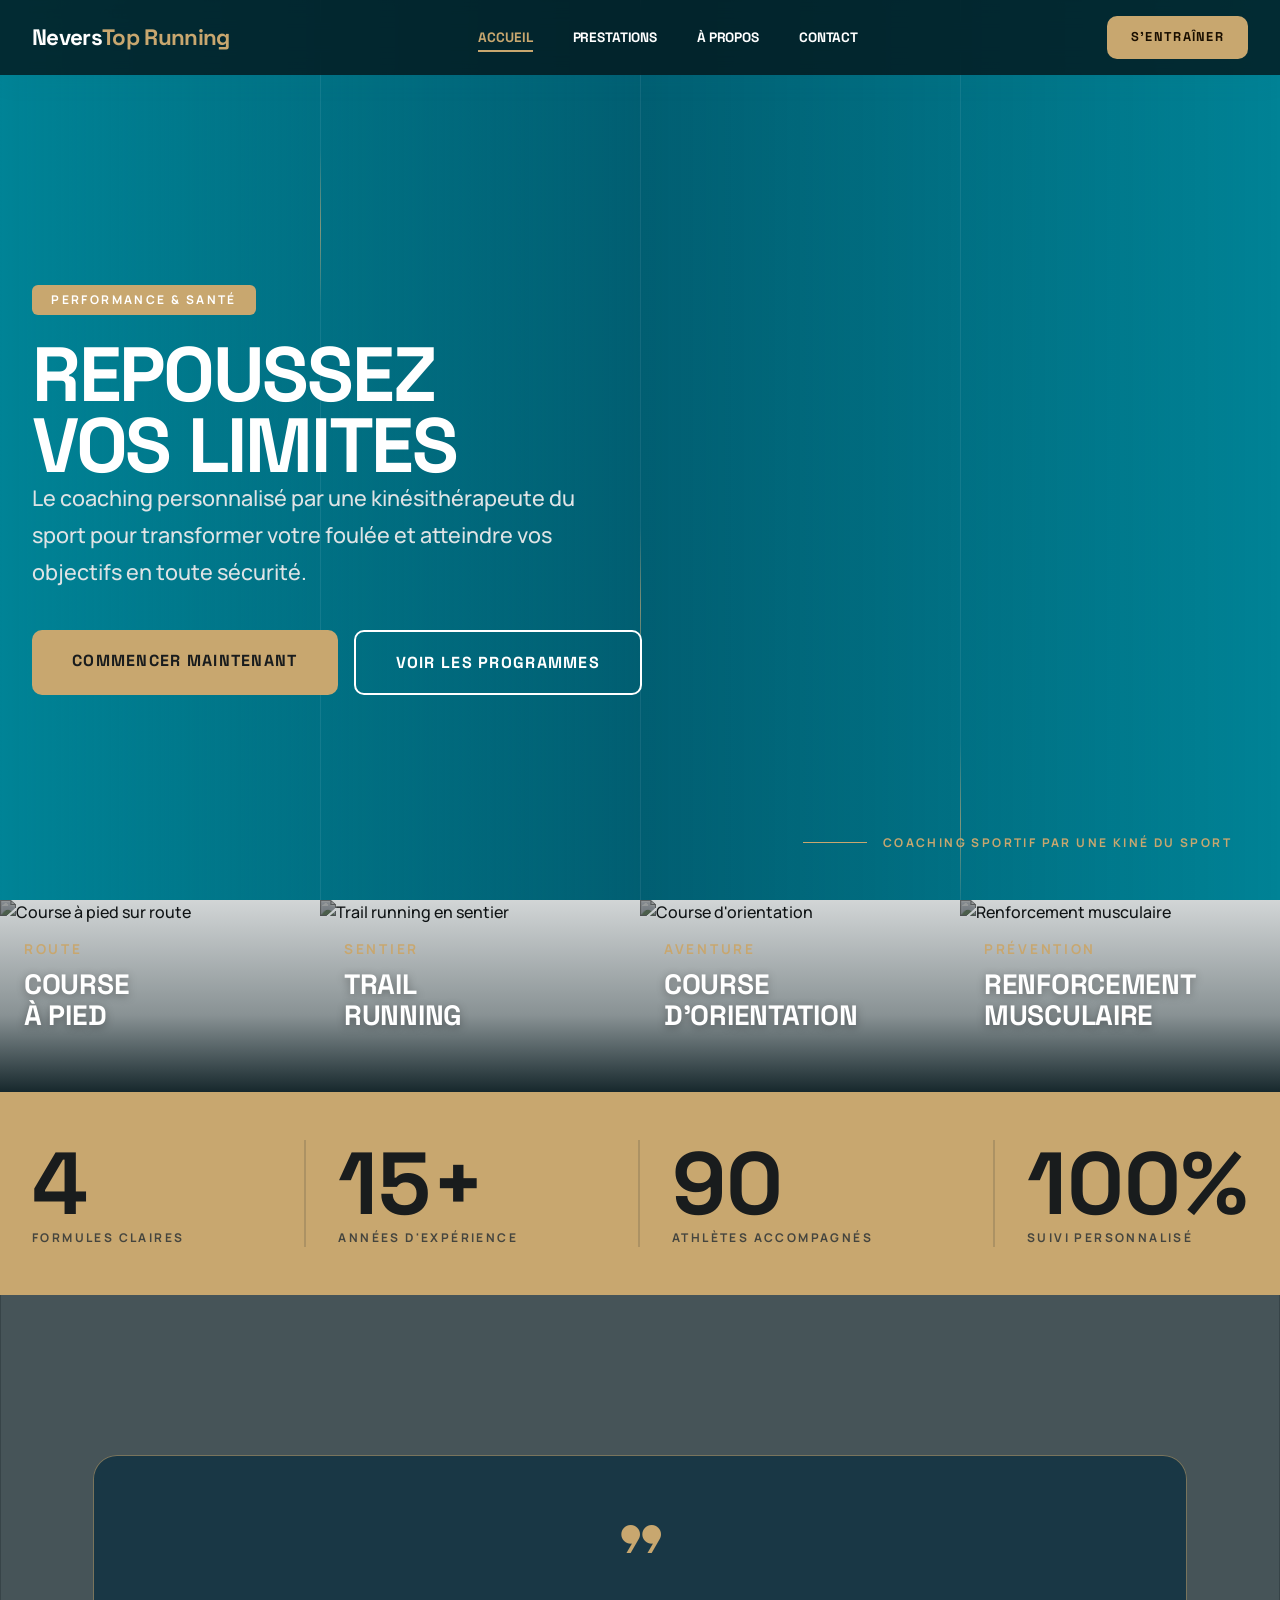
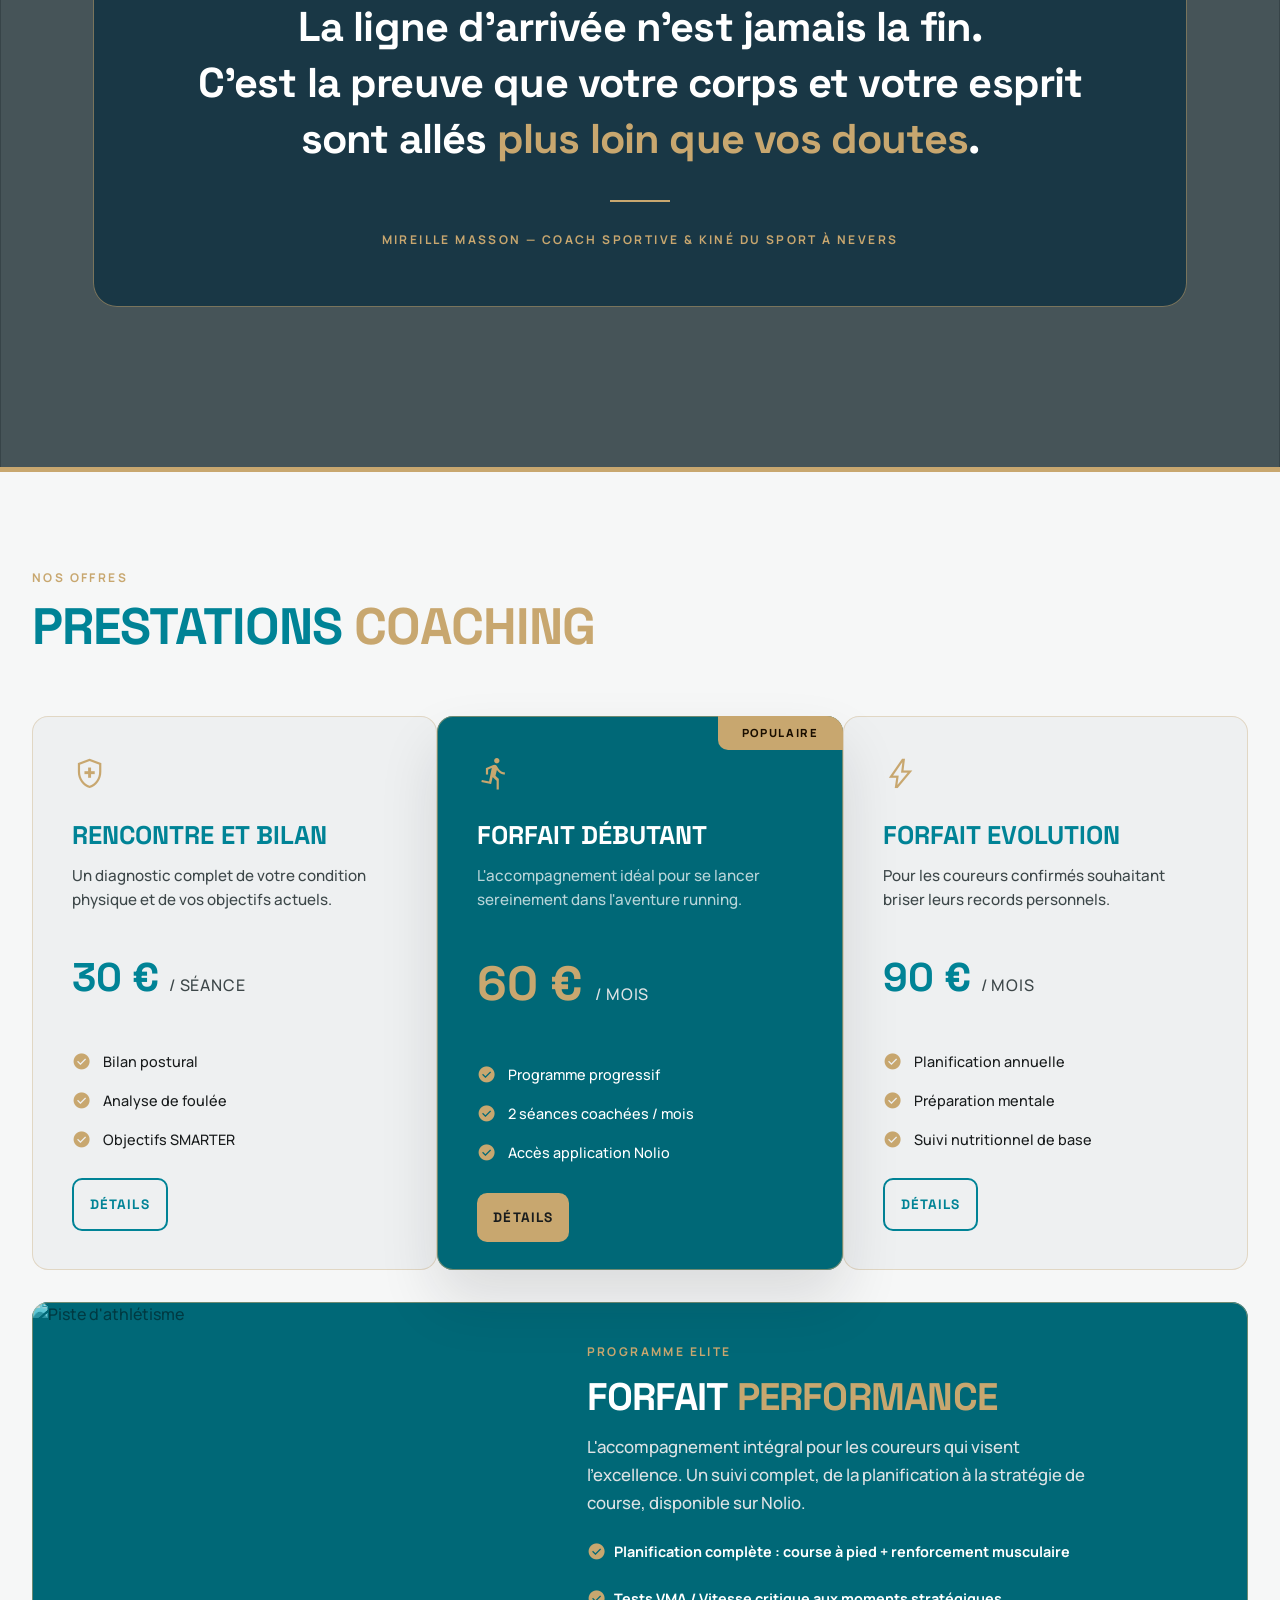
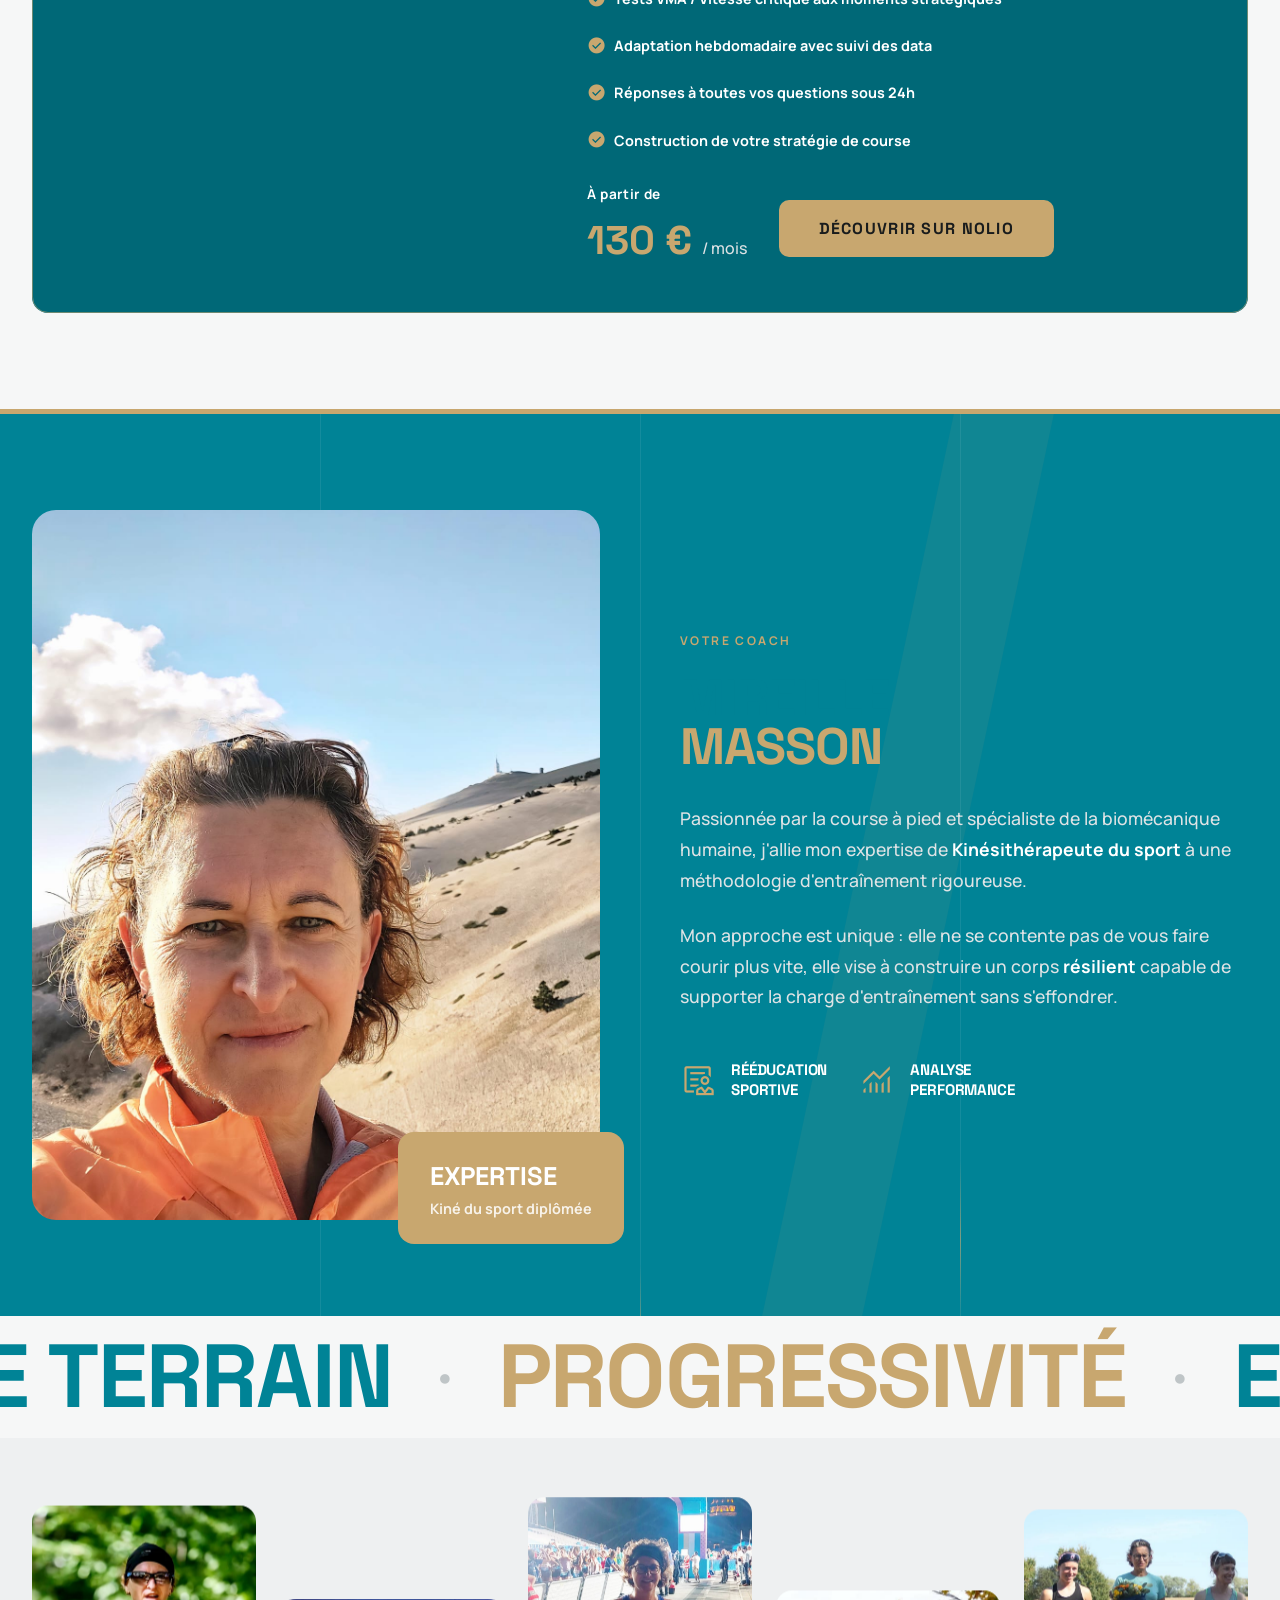
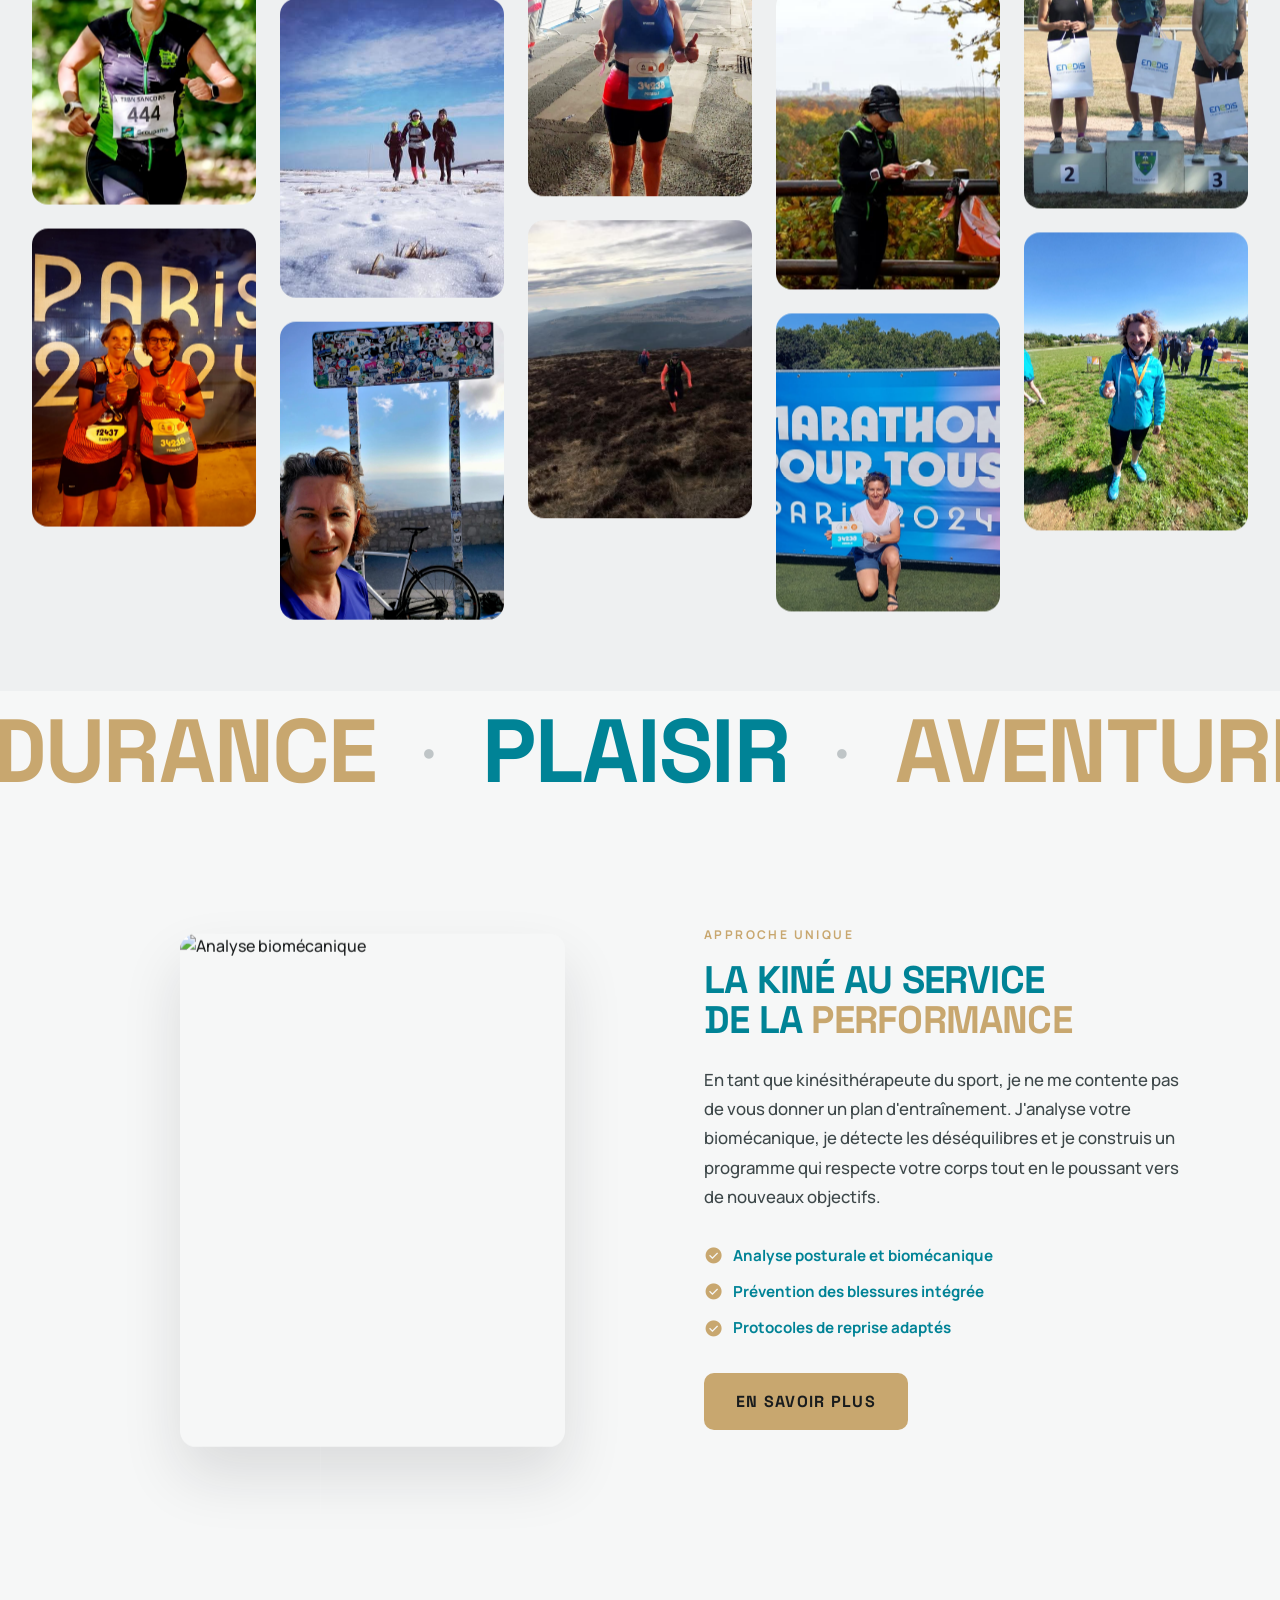
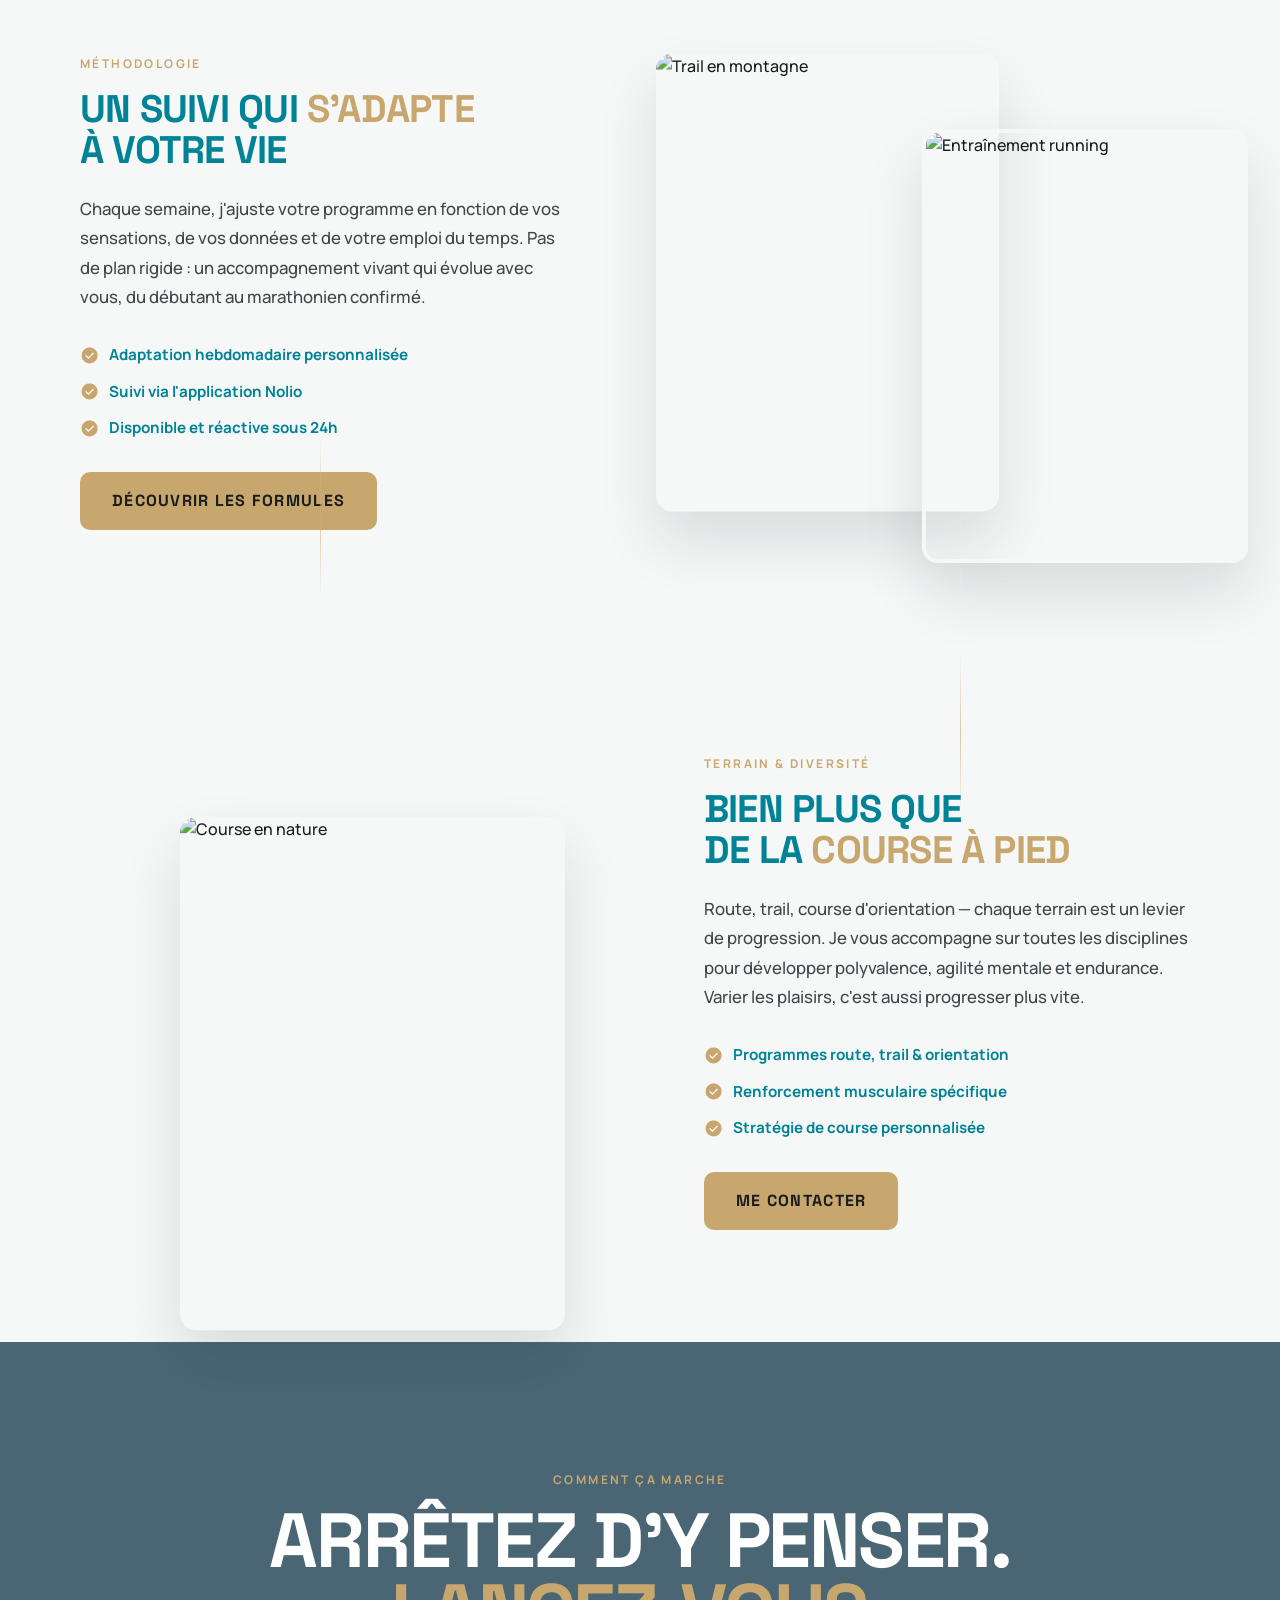
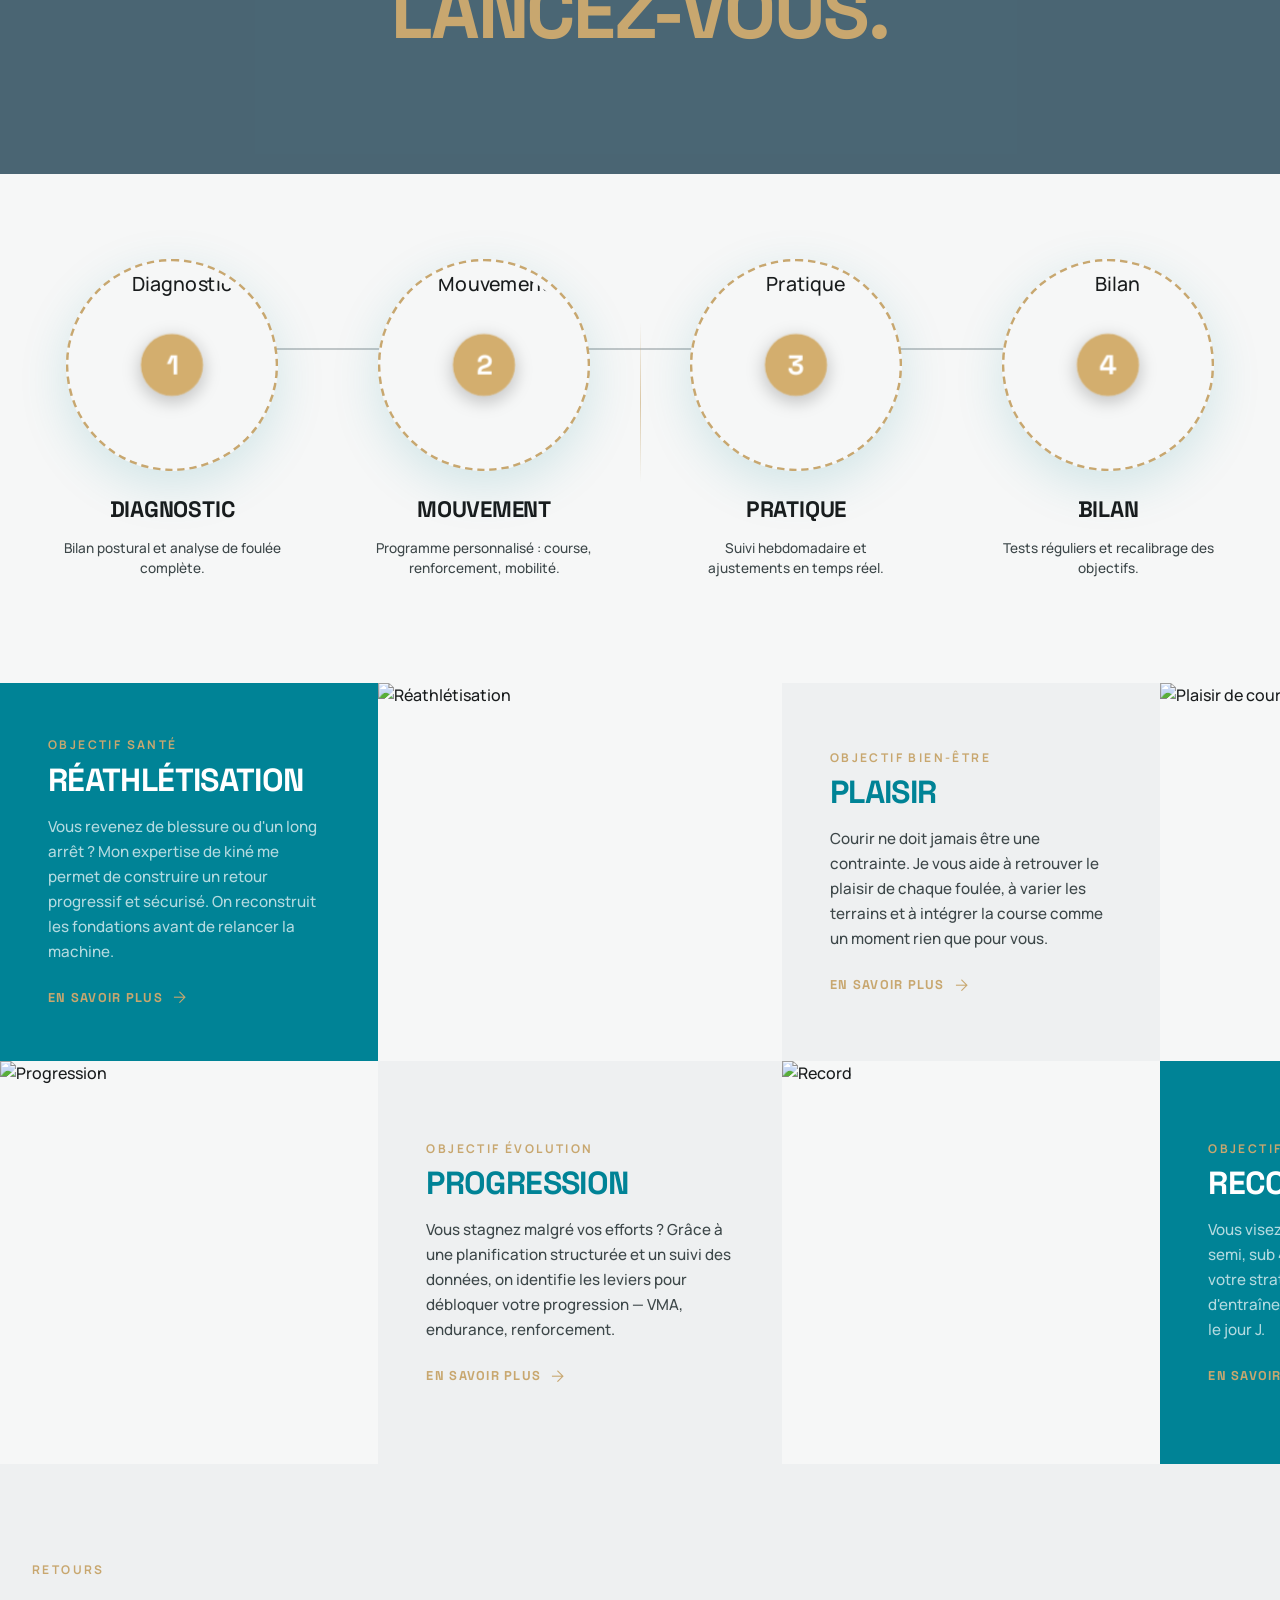
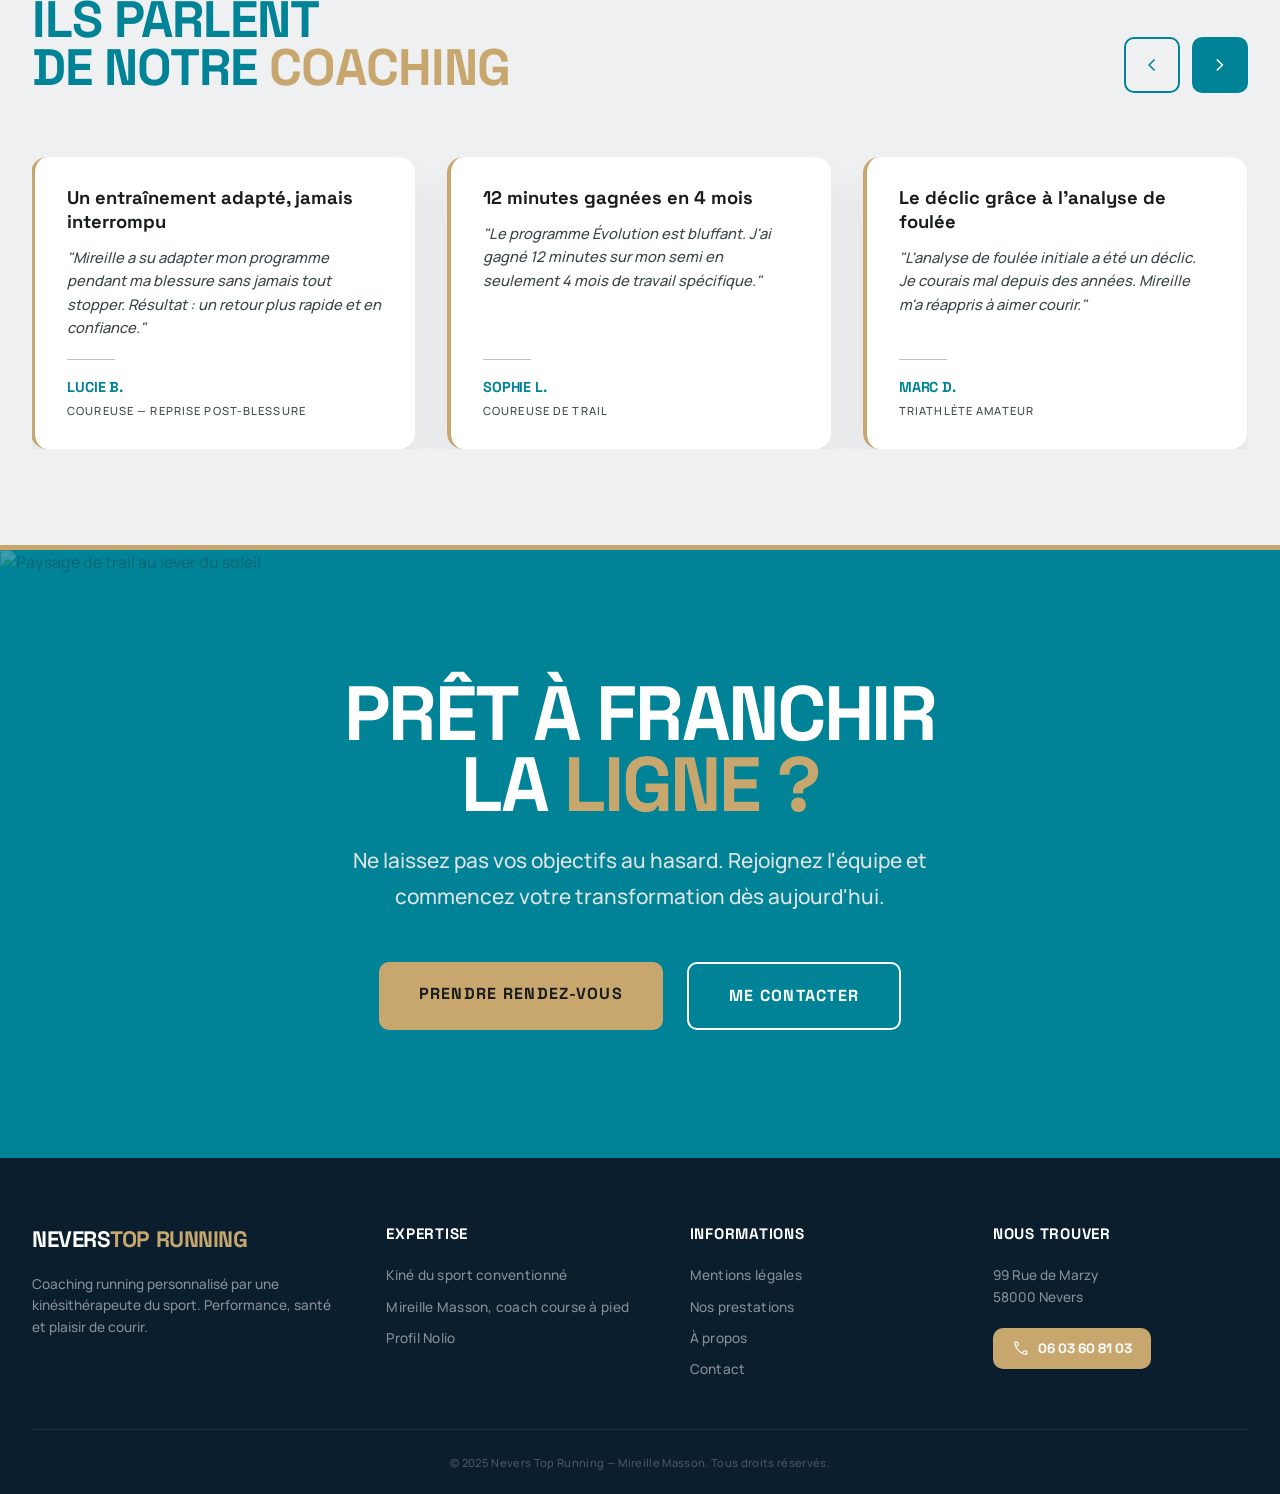
==== index.html @ 065a41e1 "Deleting Axeptio" ====
<!DOCTYPE html>
<html lang="fr">

<head>
  <!-- Google Tag Manager -->
  <script>(function (w, d, s, l, i) {
      w[l] = w[l] || []; w[l].push({
        'gtm.start':
          new Date().getTime(), event: 'gtm.js'
      }); var f = d.getElementsByTagName(s)[0],
        j = d.createElement(s), dl = l != 'dataLayer' ? '&l=' + l : ''; j.async = true; j.src =
          'https://www.googletagmanager.com/gtm.js?id=' + i + dl; f.parentNode.insertBefore(j, f);
    })(window, document, 'script', 'dataLayer', 'GTM-WPGZCB6M');</script>
  <!-- End Google Tag Manager -->

  <meta charset="utf-8">
  <meta name="viewport" content="width=device-width, initial-scale=1.0">
  <title>Mireille Masson — Coaching Running & Performance</title>
  <meta name="description"
    content="Coaching running personnalisé par une kinésithérapeute du sport. Transformez votre foulée et atteignez vos objectifs en toute sécurité avec Mireille Masson.">
  <meta name="author" content="Mireille Masson">
  <meta name="robots" content="index, follow">

  <!-- Open Graph -->
  <meta property="og:title" content="Mireille Masson — Coaching Running & Performance">
  <meta property="og:description"
    content="Coaching running personnalisé par une kinésithérapeute du sport. Transformez votre foulée et atteignez vos objectifs en toute sécurité.">
  <meta property="og:type" content="website">
  <meta property="og:locale" content="fr_FR">
  <!-- <meta property="og:image" content="URL_VERS_VOTRE_IMAGE_OG"> -->
  <!-- <meta property="og:url" content="URL_DE_VOTRE_SITE"> -->

  <!-- Favicon placeholder -->
  <!-- <link rel="icon" href="/favicon.ico" type="image/x-icon"> -->

  <!-- Fonts -->

  <!-- Feuilles de style -->
  <link rel="stylesheet" href="assets/css/fonts.css">
  <link rel="stylesheet" href="assets/css/main.css">
  <link rel="stylesheet" href="assets/css/index.css">
</head>

<body>
  <!-- Google Tag Manager (noscript) -->
  <noscript><iframe src="https://www.googletagmanager.com/ns.html?id=GTM-WPGZCB6M" height="0" width="0"
      style="display:none;visibility:hidden"></iframe></noscript>
  <!-- End Google Tag Manager (noscript) -->
  <!-- ============ NAV ============ -->
  <nav class="nav" id="nav">
    <div class="nav__inner">
      <a href="#" class="nav__logo">Nevers<span class="nav__logo-accent">Top&nbsp;Running</span></a>
      <div class="nav__links">
        <a href="#accueil" class="nav__link active">Accueil</a>
        <a href="#prestations" class="nav__link">Prestations</a>
        <a href="#apropos" class="nav__link">À Propos</a>
        <a href="#contact" class="nav__link">Contact</a>
      </div>
      <div class="nav__cta-wrap" style="display:flex;">
        <a href="https://www.nolio.io/coach/masson.mireille40@gmail.com/" target="_blank" rel="noopener"
          class="nav__cta">S'entraîner</a>
      </div>
      <button class="nav__burger" id="burger" aria-label="Menu">
        <span></span><span></span><span></span>
      </button>
    </div>
  </nav>

  <!-- Mobile menu -->
  <div class="nav__mobile" id="mobileMenu">
    <a href="#accueil" class="mobile-link">Accueil</a>
    <a href="#prestations" class="mobile-link">Prestations</a>
    <a href="#apropos" class="mobile-link">À Propos</a>
    <a href="#contact" class="mobile-link">Contact</a>
    <a href="https://www.nolio.io/coach/masson.mireille40@gmail.com/" target="_blank" rel="noopener" class="mobile-link"
      style="color:var(--tertiary);">S'entraîner</a>
  </div>

  <!-- ============ HERO ============ -->
  <section class="hero" id="accueil">
    <div class="hero__bg">
      <img id="heroImg" src="" alt="Running coaching" loading="eager">
      <div class="hero__overlay"></div>
    </div>
    <div class="hero__gridlines">
      <div class="hero__gridline hero__gridline--left">
        <div class="hero__gridline-inner" data-speed="0.35" data-offset="0"></div>
      </div>
      <div class="hero__gridline hero__gridline--center">
        <div class="hero__gridline-inner" data-speed="0.55" data-offset="30"></div>
      </div>
      <div class="hero__gridline hero__gridline--right">
        <div class="hero__gridline-inner" data-speed="0.45" data-offset="60"></div>
      </div>
    </div>
    <div class="container">
      <div class="hero__content">
        <div>
          <span class="text-label hero__tag reveal">Performance & Santé</span>
          <h1 class="text-display reveal reveal-delay-1" style="color:white;">
            Repoussez<br>vos <span>limites</span>
          </h1>
          <p class="hero__subtitle reveal reveal-delay-2">
            Le coaching personnalisé par une kinésithérapeute du sport pour transformer votre foulée et atteindre vos
            objectifs en toute sécurité.
          </p>
          <div class="hero__actions reveal reveal-delay-3">
            <a href="https://www.nolio.io/coach/masson.mireille40@gmail.com/" target="_blank" rel="noopener"
              class="btn-primary">Commencer maintenant</a>
            <a href="#prestations" class="btn-outline">Voir les programmes</a>
          </div>
        </div>
      </div>
    </div>
    <div class="hero__badge">
      <div class="hero__badge-line"></div>
      <span class="text-label hero__badge-text">Coaching sportif par une kiné du sport</span>
    </div>
  </section>

  <!-- ============ PROGRAM BOXES ============ -->
  <section class="programs">
    <div class="program-box">
      <img class="program-box__img"
        src="https://images.unsplash.com/photo-1513276193780-64b881470da8?q=80&w=1470&auto=format&fit=crop&ixlib=rb-4.1.0&ixid=M3wxMjA3fDB8MHxwaG90by1wYWdlfHx8fGVufDB8fHx8fA%3D%3D"
        alt="Course à pied sur route" loading="lazy">
      <div class="program-box__overlay"></div>
      <div class="program-box__content">
        <span class="text-label program-box__label">Route</span>
        <h3 class="program-box__title">Course<br>à pied</h3>
        <span class="program-box__arrow">Découvrir <span class="material-symbols-outlined">arrow_forward</span></span>
      </div>
    </div>
    <div class="program-box">
      <img class="program-box__img"
        src="https://images.unsplash.com/photo-1456613820599-bfe244172af5?q=80&w=2074&auto=format&fit=crop&ixlib=rb-4.1.0&ixid=M3wxMjA3fDB8MHxwaG90by1wYWdlfHx8fGVufDB8fHx8fA%3D%3D"
        alt="Trail running en sentier" loading="lazy">
      <div class="program-box__overlay"></div>
      <div class="program-box__content">
        <span class="text-label program-box__label">Sentier</span>
        <h3 class="program-box__title">Trail<br>Running</h3>
        <span class="program-box__arrow">Découvrir <span class="material-symbols-outlined">arrow_forward</span></span>
      </div>
    </div>
    <div class="program-box">
      <img class="program-box__img"
        src="https://images.unsplash.com/photo-1714724983417-1211761da4bc?q=80&w=1974&auto=format&fit=crop&ixlib=rb-4.1.0&ixid=M3wxMjA3fDB8MHxwaG90by1wYWdlfHx8fGVufDB8fHx8fA%3D%3D"
        alt="Course d'orientation" loading="lazy">
      <div class="program-box__overlay"></div>
      <div class="program-box__content">
        <span class="text-label program-box__label">Aventure</span>
        <h3 class="program-box__title">Course<br>d'orientation</h3>
        <span class="program-box__arrow">Découvrir <span class="material-symbols-outlined">arrow_forward</span></span>
      </div>
    </div>
    <div class="program-box">
      <img class="program-box__img"
        src="https://images.unsplash.com/photo-1744551612249-655d096b9f95?q=80&w=687&auto=format&fit=crop&ixlib=rb-4.1.0&ixid=M3wxMjA3fDB8MHxwaG90by1wYWdlfHx8fGVufDB8fHx8fA%3D%3D"
        alt="Renforcement musculaire" loading="lazy">
      <div class="program-box__overlay"></div>
      <div class="program-box__content">
        <span class="text-label program-box__label">Prévention</span>
        <h3 class="program-box__title">Renforcement<br>Musculaire</h3>
        <span class="program-box__arrow">Découvrir <span class="material-symbols-outlined">arrow_forward</span></span>
      </div>
    </div>
  </section>

  <!-- ============ STATS ============ -->
  <section class="stats">
    <div class="container">
      <div class="stats__inner">
        <div class="stats__item">
          <span class="stats__number" data-target="4" data-suffix="" data-delay="0">0</span>
          <span class="text-label stats__label">Formules claires</span>
        </div>
        <div class="stats__item">
          <span class="stats__number" data-target="15" data-suffix="+" data-delay="150">0</span>
          <span class="text-label stats__label">Années d'Expérience</span>
        </div>
        <div class="stats__item">
          <span class="stats__number" data-target="90" data-suffix="" data-delay="300">0</span>
          <span class="text-label stats__label">Athlètes Accompagnés</span>
        </div>
        <div class="stats__item">
          <span class="stats__number" data-target="100" data-suffix="%" data-delay="450">0</span>
          <span class="text-label stats__label">Suivi Personnalisé</span>
        </div>
      </div>
    </div>
  </section>

  <!-- ============ PARALLAX QUOTE ============ -->
  <section class="parallax-quote">
    <div class="parallax-quote__bg" id="parallaxBg">
      <img
        src="https://images.unsplash.com/photo-1584415942461-0b87dda9cc2b?q=80&w=1974&auto=format&fit=crop&ixlib=rb-4.1.0&ixid=M3wxMjA3fDB8MHxwaG90by1wYWdlfHx8fGVufDB8fHx8fA%3D%3D"
        alt="" loading="lazy">
    </div>
    <div class="parallax-quote__overlay"></div>
    <div class="parallax-quote__content reveal">
      <span class="material-symbols-outlined parallax-quote__icon filled">format_quote</span>
      <p class="parallax-quote__text">
        La ligne d'arrivée n'est jamais la fin.<br>C'est la preuve que votre corps et votre esprit<br>sont allés
        <em>plus loin que vos doutes</em>.
      </p>
      <div class="parallax-quote__line"></div>
      <span class="text-label parallax-quote__author">Mireille Masson — Coach sportive & Kiné du sport à Nevers</span>
    </div>
  </section>

  <!-- ============ PRESTATIONS ============ -->
  <section class="prestations" id="prestations">
    <div class="container">
      <div class="prestations__header">
        <span class="text-label reveal">Nos Offres</span>
        <h2 class="text-headline reveal reveal-delay-1">Prestations <span>Coaching</span></h2>
      </div>
      <div class="prestations__grid">
        <!-- Card 1 -->
        <a href="https://www.nolio.io/coach/masson.mireille40@gmail.com/" target="_blank" rel="noopener"
          class="pricing-card pricing-card--default reveal">
          <span class="material-symbols-outlined pricing-card__icon">health_and_safety</span>
          <h3 class="pricing-card__title">Rencontre et bilan</h3>
          <p class="pricing-card__desc">Un diagnostic complet de votre condition physique et de vos objectifs actuels.
          </p>
          <div class="pricing-card__price">30 € <span>/ séance</span></div>
          <ul class="pricing-card__features">
            <li class="pricing-card__feature"><span class="material-symbols-outlined filled">check_circle</span> Bilan
              postural</li>
            <li class="pricing-card__feature"><span class="material-symbols-outlined filled">check_circle</span> Analyse
              de foulée</li>
            <li class="pricing-card__feature"><span class="material-symbols-outlined filled">check_circle</span>
              Objectifs SMARTER</li>
          </ul>
          <span class="pricing-card__btn pricing-card__btn--outline">Détails</span>
        </a>
        <!-- Card 2 — Featured -->
        <a href="https://www.nolio.io/coach/masson.mireille40@gmail.com/" target="_blank" rel="noopener"
          class="pricing-card pricing-card--featured reveal reveal-delay-1">
          <div class="pricing-card__badge text-label" style="font-weight:900;letter-spacing:0.15em;">Populaire</div>
          <span class="material-symbols-outlined pricing-card__icon">directions_run</span>
          <h3 class="pricing-card__title">Forfait Débutant</h3>
          <p class="pricing-card__desc">L'accompagnement idéal pour se lancer sereinement dans l'aventure running.</p>
          <div class="pricing-card__price">60 € <span>/ mois</span></div>
          <ul class="pricing-card__features">
            <li class="pricing-card__feature" style="color:white;"><span
                class="material-symbols-outlined filled">check_circle</span> Programme progressif</li>
            <li class="pricing-card__feature" style="color:white;"><span
                class="material-symbols-outlined filled">check_circle</span> 2 séances coachées / mois</li>
            <li class="pricing-card__feature" style="color:white;"><span
                class="material-symbols-outlined filled">check_circle</span> Accès application Nolio</li>
          </ul>
          <span class="pricing-card__btn pricing-card__btn--gold">Détails</span>
        </a>
        <!-- Card 3 -->
        <a href="https://www.nolio.io/coach/masson.mireille40@gmail.com/" target="_blank" rel="noopener"
          class="pricing-card pricing-card--default reveal reveal-delay-2">
          <span class="material-symbols-outlined pricing-card__icon">bolt</span>
          <h3 class="pricing-card__title">Forfait Evolution</h3>
          <p class="pricing-card__desc">Pour les coureurs confirmés souhaitant briser leurs records personnels.</p>
          <div class="pricing-card__price">90 € <span>/ mois</span></div>
          <ul class="pricing-card__features">
            <li class="pricing-card__feature"><span class="material-symbols-outlined filled">check_circle</span>
              Planification annuelle</li>
            <li class="pricing-card__feature"><span class="material-symbols-outlined filled">check_circle</span>
              Préparation mentale</li>
            <li class="pricing-card__feature"><span class="material-symbols-outlined filled">check_circle</span> Suivi
              nutritionnel de base</li>
          </ul>
          <span class="pricing-card__btn pricing-card__btn--outline">Détails</span>
        </a>
      </div>

      <!-- Performance Banner -->
      <div class="pricing-banner reveal">
        <div class="pricing-banner__img-wrap">
          <img
            src="https://images.unsplash.com/photo-1718248028256-aab1460114e2?q=80&w=1957&auto=format&fit=crop&ixlib=rb-4.1.0&ixid=M3wxMjA3fDB8MHxwaG90by1wYWdlfHx8fGVufDB8fHx8fA%3D%3D"
            alt="Piste d'athlétisme" loading="lazy">
          <div class="pricing-banner__img-overlay"></div>
        </div>
        <div class="pricing-banner__body">
          <span class="text-label pricing-banner__label">Programme Elite</span>
          <h3 class="pricing-banner__title">Forfait <span>Performance</span></h3>
          <p class="pricing-banner__desc">L'accompagnement intégral pour les coureurs qui visent l'excellence. Un suivi
            complet, de la planification à la stratégie de course, disponible sur Nolio.</p>
          <div class="pricing-banner__features">
            <span class="pricing-banner__feat"><span class="material-symbols-outlined filled">check_circle</span>
              Planification complète : course à pied + renforcement musculaire</span>
            <span class="pricing-banner__feat"><span class="material-symbols-outlined filled">check_circle</span> Tests
              VMA / Vitesse critique aux moments stratégiques</span>
            <span class="pricing-banner__feat"><span class="material-symbols-outlined filled">check_circle</span>
              Adaptation hebdomadaire avec suivi des data</span>
            <span class="pricing-banner__feat"><span class="material-symbols-outlined filled">check_circle</span>
              Réponses à toutes vos questions sous 24h</span>
            <span class="pricing-banner__feat"><span class="material-symbols-outlined filled">check_circle</span>
              Construction de votre stratégie de course</span>
          </div>
          <div class="pricing-banner__footer">
            <div class="pricing-banner__price"><small
                style="display:block;font-family:'Manrope',sans-serif;font-size:0.85rem;font-weight:600;color:white;letter-spacing:0.05em;margin-bottom:0.25rem;">À
                partir de</small>130 € <span>/ mois</span></div>
            <a href="https://www.nolio.io/coach/masson.mireille40@gmail.com/" target="_blank" rel="noopener"
              class="btn-primary" style="padding:1rem 2.5rem;">Découvrir sur Nolio</a>
          </div>
        </div>
      </div>

    </div>
  </section>

  <!-- ============ ABOUT ============ -->
  <section class="about" id="apropos">
    <div class="about__deco"></div>
    <div class="hero__gridlines">
      <div class="hero__gridline hero__gridline--left">
        <div class="hero__gridline-inner" data-speed="0.5" data-offset="80"></div>
      </div>
      <div class="hero__gridline hero__gridline--center">
        <div class="hero__gridline-inner" data-speed="0.7" data-offset="15"></div>
      </div>
      <div class="hero__gridline hero__gridline--right">
        <div class="hero__gridline-inner" data-speed="0.35" data-offset="45"></div>
      </div>
    </div>
    <div class="container">
      <div class="about__grid">
        <div class="about__img-wrap reveal">
          <!-- Photo Mireille -->
          <img class="about__img" src="assets/img/photos/mireille_masson.jpeg" alt="Mireille Masson, coach running">
          <div class="about__expertise">
            <h4 class="font-headline">Expertise</h4>
            <p>Kiné du sport diplômée</p>
          </div>
        </div>
        <div>
          <span class="text-label about__label reveal">Votre Coach</span>
          <h2 class="text-headline about__title reveal reveal-delay-1">
            Mireille<br><span>Masson</span>
          </h2>
          <p class="about__text reveal reveal-delay-2">
            Passionnée par la course à pied et spécialiste de la biomécanique humaine, j'allie mon expertise de
            <strong>Kinésithérapeute du sport</strong> à une méthodologie d'entraînement rigoureuse.
          </p>
          <p class="about__text reveal reveal-delay-3">
            Mon approche est unique : elle ne se contente pas de vous faire courir plus vite, elle vise à construire un
            corps <strong>résilient</strong> capable de supporter la charge d'entraînement sans s'effondrer.
          </p>
          <div class="about__skills reveal reveal-delay-4">
            <div class="about__skill">
              <span class="material-symbols-outlined">clinical_notes</span>
              <span class="about__skill-text">Rééducation<br>Sportive</span>
            </div>
            <div class="about__skill">
              <span class="material-symbols-outlined">monitoring</span>
              <span class="about__skill-text">Analyse<br>Performance</span>
            </div>
          </div>
        </div>
      </div>
    </div>
  </section>

  <!-- ============ SCROLL MARQUEE (left to right) ============ -->
  <section class="marquee">
    <div class="marquee__track marquee__track--reverse" id="marqueeTrackReverse">
      <span class="marquee__word marquee__word--primary">Sur le terrain</span>
      <span class="marquee__dot">•</span>
      <span class="marquee__word marquee__word--gold">Progressivité</span>
      <span class="marquee__dot">•</span>
      <span class="marquee__word marquee__word--primary">Endurance</span>
      <span class="marquee__dot">•</span>
      <span class="marquee__word marquee__word--gold">Plaisir</span>
      <span class="marquee__dot">•</span>
      <span class="marquee__word marquee__word--primary">Aventure</span>
      <span class="marquee__dot">•</span>
      <span class="marquee__word marquee__word--gold">Vitesse</span>
      <span class="marquee__dot">•</span>
      <span class="marquee__word marquee__word--primary">Prévention</span>
      <span class="marquee__dot">•</span>
      <span class="marquee__word marquee__word--gold">Régularité</span>
      <span class="marquee__dot">•</span>
      <span class="marquee__word marquee__word--primary">Partage</span>
      <span class="marquee__dot">•</span>
    </div>
  </section>

  <!-- ============ COACH GALLERY ============ -->
  <section class="coach-gallery">
    <div class="coach-gallery__grid" id="coachGallery">
      <!-- Col 1 -->
      <div class="coach-gallery__col" data-speed="-0.15">
        <div class="coach-gallery__slot" data-interval="4000">
          <img src="assets/img/photos/focus_6.jpeg" alt="Trail TRBN Sancoins" class="active">
          <div class="coach-gallery__insta">
            <div class="coach-gallery__insta-likes"><span
                class="material-symbols-outlined filled coach-gallery__insta-heart">favorite</span><span
                class="coach-gallery__insta-count">127</span></div>
            <p class="coach-gallery__insta-caption"><strong>mireille.masson</strong> Pleine nature, pleine vitesse. Le
              trail c'est ma liberté.</p>
            <p class="coach-gallery__insta-tags">#trail #running #sancoins #nature #courseapied</p>
          </div>
        </div>
        <div class="coach-gallery__slot" data-interval="5500">
          <img src="assets/img/photos/focus_3.jpeg" alt="Marathon Paris 2024" class="active">
          <div class="coach-gallery__insta">
            <div class="coach-gallery__insta-likes"><span
                class="material-symbols-outlined filled coach-gallery__insta-heart">favorite</span><span
                class="coach-gallery__insta-count">243</span></div>
            <p class="coach-gallery__insta-caption"><strong>mireille.masson</strong> Marathon Pour Tous Paris 2024 avec
              Chantal. Médaille méritée !</p>
            <p class="coach-gallery__insta-tags">#paris2024 #marathon #marathonpourtous #running</p>
          </div>
        </div>
      </div>
      <!-- Col 2 -->
      <div class="coach-gallery__col" data-speed="0.2">
        <div class="coach-gallery__slot" data-interval="5000">
          <img src="assets/img/photos/focus_8.jpeg" alt="Course dans la neige" class="active">
          <div class="coach-gallery__insta">
            <div class="coach-gallery__insta-likes"><span
                class="material-symbols-outlined filled coach-gallery__insta-heart">favorite</span><span
                class="coach-gallery__insta-count">98</span></div>
            <p class="coach-gallery__insta-caption"><strong>mireille.masson</strong> La neige n'arrête pas les
              passionnés. Sortie longue hivernale.</p>
            <p class="coach-gallery__insta-tags">#trailrunning #hiver #neige #endurance #aventure</p>
          </div>
        </div>
        <div class="coach-gallery__slot" data-interval="4200">
          <img src="assets/img/photos/focus_1.jpeg" alt="Sommet du Mont Ventoux" class="active">
          <div class="coach-gallery__insta">
            <div class="coach-gallery__insta-likes"><span
                class="material-symbols-outlined filled coach-gallery__insta-heart">favorite</span><span
                class="coach-gallery__insta-count">312</span></div>
            <p class="coach-gallery__insta-caption"><strong>mireille.masson</strong> Sommet du Ventoux. Chaque ascension
              est une victoire sur soi.</p>
            <p class="coach-gallery__insta-tags">#ventoux #montventoux #velo #defi #sommet</p>
          </div>
        </div>
      </div>
      <!-- Col 3 -->
      <div class="coach-gallery__col" data-speed="-0.25">
        <div class="coach-gallery__slot" data-interval="4800">
          <img src="assets/img/photos/focus_5.jpeg" alt="Arrivée Marathon Pour Tous" class="active">
          <div class="coach-gallery__insta">
            <div class="coach-gallery__insta-likes"><span
                class="material-symbols-outlined filled coach-gallery__insta-heart">favorite</span><span
                class="coach-gallery__insta-count">278</span></div>
            <p class="coach-gallery__insta-caption"><strong>mireille.masson</strong> La ligne d'arrivée sous les
              étoiles. Paris 2024, un rêve devenu réalité.</p>
            <p class="coach-gallery__insta-tags">#paris2024 #arrivée #marathon #fierté #running</p>
          </div>
        </div>
        <div class="coach-gallery__slot" data-interval="5200">
          <img src="assets/img/photos/focus_10.jpeg" alt="Trail en montagne" class="active">
          <div class="coach-gallery__insta">
            <div class="coach-gallery__insta-likes"><span
                class="material-symbols-outlined filled coach-gallery__insta-heart">favorite</span><span
                class="coach-gallery__insta-count">156</span></div>
            <p class="coach-gallery__insta-caption"><strong>mireille.masson</strong> Les crêtes, le vent, et la liberté.
              Rien de mieux.</p>
            <p class="coach-gallery__insta-tags">#trail #montagne #cretes #outdoor #liberté</p>
          </div>
        </div>
      </div>
      <!-- Col 4 -->
      <div class="coach-gallery__col" data-speed="0.12">
        <div class="coach-gallery__slot" data-interval="5800">
          <img src="assets/img/photos/focus_7.jpeg" alt="Course d'orientation automne" class="active">
          <div class="coach-gallery__insta">
            <div class="coach-gallery__insta-likes"><span
                class="material-symbols-outlined filled coach-gallery__insta-heart">favorite</span><span
                class="coach-gallery__insta-count">84</span></div>
            <p class="coach-gallery__insta-caption"><strong>mireille.masson</strong> CO d'automne. Lire la carte, sentir
              le terrain, trouver son chemin.</p>
            <p class="coach-gallery__insta-tags">#courseorientation #automne #nature #navigation</p>
          </div>
        </div>
        <div class="coach-gallery__slot" data-interval="4500">
          <img src="assets/img/photos/focus_4.jpeg" alt="Marathon Pour Tous dossard" class="active">
          <div class="coach-gallery__insta">
            <div class="coach-gallery__insta-likes"><span
                class="material-symbols-outlined filled coach-gallery__insta-heart">favorite</span><span
                class="coach-gallery__insta-count">195</span></div>
            <p class="coach-gallery__insta-caption"><strong>mireille.masson</strong> Dossard 34238, prête pour le
              Marathon Pour Tous. Let's go !</p>
            <p class="coach-gallery__insta-tags">#marathonpourtous #paris2024 #dossard #ready</p>
          </div>
        </div>
      </div>
      <!-- Col 5 -->
      <div class="coach-gallery__col" data-speed="-0.18">
        <div class="coach-gallery__slot" data-interval="4300">
          <img src="assets/img/photos/focus_9.jpeg" alt="Podium course" class="active">
          <div class="coach-gallery__insta">
            <div class="coach-gallery__insta-likes"><span
                class="material-symbols-outlined filled coach-gallery__insta-heart">favorite</span><span
                class="coach-gallery__insta-count">167</span></div>
            <p class="coach-gallery__insta-caption"><strong>mireille.masson</strong> 1ère place ! Le travail finit
              toujours par payer.</p>
            <p class="coach-gallery__insta-tags">#podium #victoire #courseapied #première #running</p>
          </div>
        </div>
        <div class="coach-gallery__slot" data-interval="5600">
          <img src="assets/img/photos/focus_2.jpeg" alt="Médaille course d'orientation" class="active">
          <div class="coach-gallery__insta">
            <div class="coach-gallery__insta-likes"><span
                class="material-symbols-outlined filled coach-gallery__insta-heart">favorite</span><span
                class="coach-gallery__insta-count">134</span></div>
            <p class="coach-gallery__insta-caption"><strong>mireille.masson</strong> Médaille autour du cou et sourire
              jusqu'aux oreilles.</p>
            <p class="coach-gallery__insta-tags">#medaille #course #finisher #bonheur #running</p>
          </div>
        </div>
      </div>
    </div>
  </section>

  <!-- ============ SCROLL MARQUEE 2 (right to left) ============ -->
  <section class="marquee">
    <div class="marquee__track" id="marqueeTrack">
      <span class="marquee__word marquee__word--gold">Sur le terrain</span>
      <span class="marquee__dot">•</span>
      <span class="marquee__word marquee__word--primary">Progressivité</span>
      <span class="marquee__dot">•</span>
      <span class="marquee__word marquee__word--gold">Endurance</span>
      <span class="marquee__dot">•</span>
      <span class="marquee__word marquee__word--primary">Plaisir</span>
      <span class="marquee__dot">•</span>
      <span class="marquee__word marquee__word--gold">Aventure</span>
      <span class="marquee__dot">•</span>
      <span class="marquee__word marquee__word--primary">Vitesse</span>
      <span class="marquee__dot">•</span>
      <span class="marquee__word marquee__word--gold">Prévention</span>
      <span class="marquee__dot">•</span>
      <span class="marquee__word marquee__word--primary">Régularité</span>
      <span class="marquee__dot">•</span>
      <span class="marquee__word marquee__word--gold">Partage</span>
      <span class="marquee__dot">•</span>
    </div>
  </section>

  <!-- ============ SPLIT CONTENT ============ -->
  <section class="split-section">
    <div class="hero__gridlines">
      <div class="hero__gridline hero__gridline--left">
        <div class="hero__gridline-inner" data-speed="0.4" data-offset="20"></div>
      </div>
      <div class="hero__gridline hero__gridline--center">
        <div class="hero__gridline-inner" data-speed="0.6" data-offset="70"></div>
      </div>
      <div class="hero__gridline hero__gridline--right">
        <div class="hero__gridline-inner" data-speed="0.3" data-offset="40"></div>
      </div>
    </div>

    <!-- Block 1: Single image left (on 25% line), Text right -->
    <div class="split reveal">
      <div class="split__img">
        <div class="split__float split__float--on-left" data-float-speed="-0.12">
          <img src="https://images.unsplash.com/photo-1571008887538-b36bb32f4571?q=80&w=800&auto=format&fit=crop"
            alt="Analyse biomécanique" loading="lazy">
        </div>
      </div>
      <div class="split__body">
        <span class="text-label split__label">Approche unique</span>
        <h2 class="split__title">La kiné au service<br>de la <span>performance</span></h2>
        <p class="split__text">En tant que kinésithérapeute du sport, je ne me contente pas de vous donner un plan
          d'entraînement. J'analyse votre biomécanique, je détecte les déséquilibres et je construis un programme qui
          respecte votre corps tout en le poussant vers de nouveaux objectifs.</p>
        <ul class="split__list">
          <li class="split__list-item"><span class="material-symbols-outlined filled">check_circle</span> Analyse
            posturale et biomécanique</li>
          <li class="split__list-item"><span class="material-symbols-outlined filled">check_circle</span> Prévention des
            blessures intégrée</li>
          <li class="split__list-item"><span class="material-symbols-outlined filled">check_circle</span> Protocoles de
            reprise adaptés</li>
        </ul>
        <a href="https://www.nolio.io/coach/masson.mireille40@gmail.com/" target="_blank" rel="noopener"
          class="btn-primary" style="align-self:flex-start;">En savoir plus</a>
      </div>
    </div>

    <!-- Block 2: Text left, Overlapping duo right (on 75% line) -->
    <div class="split split--reverse reveal">
      <div class="split__img">
        <div class="split__float split__float--duo-back" data-float-speed="0.15">
          <img src="https://images.unsplash.com/photo-1552674605-db6ffd4facb5?q=80&w=800&auto=format&fit=crop"
            alt="Trail en montagne" loading="lazy">
        </div>
        <div class="split__float split__float--duo-front" data-float-speed="-0.1">
          <img src="https://images.unsplash.com/photo-1516398810565-0cb4310bb8ea?q=80&w=800&auto=format&fit=crop"
            alt="Entraînement running" loading="lazy">
        </div>
      </div>
      <div class="split__body">
        <span class="text-label split__label">Méthodologie</span>
        <h2 class="split__title">Un suivi qui <span>s'adapte</span><br>à votre vie</h2>
        <p class="split__text">Chaque semaine, j'ajuste votre programme en fonction de vos sensations, de vos données et
          de votre emploi du temps. Pas de plan rigide : un accompagnement vivant qui évolue avec vous, du débutant au
          marathonien confirmé.</p>
        <ul class="split__list">
          <li class="split__list-item"><span class="material-symbols-outlined filled">check_circle</span> Adaptation
            hebdomadaire personnalisée</li>
          <li class="split__list-item"><span class="material-symbols-outlined filled">check_circle</span> Suivi via
            l'application Nolio</li>
          <li class="split__list-item"><span class="material-symbols-outlined filled">check_circle</span> Disponible et
            réactive sous 24h</li>
        </ul>
        <a href="https://www.nolio.io/coach/masson.mireille40@gmail.com/" target="_blank" rel="noopener"
          class="btn-primary" style="align-self:flex-start;">Découvrir les formules</a>
      </div>
    </div>

    <!-- Block 3: Images left (on 25% line), Text right -->
    <div class="split reveal">
      <div class="split__img">
        <div class="split__float split__float--on-left" data-float-speed="0.14" style="top:10%;">
          <img src="https://images.unsplash.com/photo-1596727362302-b8d891c42ab8?q=80&w=800&auto=format&fit=crop"
            alt="Course en nature" loading="lazy">
        </div>
      </div>
      <div class="split__body">
        <span class="text-label split__label">Terrain & diversité</span>
        <h2 class="split__title">Bien plus que<br>de la <span>course à pied</span></h2>
        <p class="split__text">Route, trail, course d'orientation — chaque terrain est un levier de progression. Je vous
          accompagne sur toutes les disciplines pour développer polyvalence, agilité mentale et endurance. Varier les
          plaisirs, c'est aussi progresser plus vite.</p>
        <ul class="split__list">
          <li class="split__list-item"><span class="material-symbols-outlined filled">check_circle</span> Programmes
            route, trail & orientation</li>
          <li class="split__list-item"><span class="material-symbols-outlined filled">check_circle</span> Renforcement
            musculaire spécifique</li>
          <li class="split__list-item"><span class="material-symbols-outlined filled">check_circle</span> Stratégie de
            course personnalisée</li>
        </ul>
        <a href="https://www.nolio.io/coach/masson.mireille40@gmail.com/" target="_blank" rel="noopener"
          class="btn-primary" style="align-self:flex-start;">Me contacter</a>
      </div>
    </div>
  </section>

  <!-- ============ PROCESS "Stop Wishing" BANNER + STEPS ============ -->
  <section class="process-section">
    <div class="process-banner">
      <div class="process-banner__bg" id="processBannerBg">
        <img src="https://images.unsplash.com/photo-1699134710640-c2b282ba8e11?q=80&w=1932&auto=format&fit=crop"
          alt="Running motivation" loading="lazy">
      </div>
      <div class="process-banner__overlay"></div>
      <div class="process-banner__content reveal">
        <span class="text-label" style="color:var(--tertiary);margin-bottom:1rem;display:block;">Comment ça
          marche</span>
        <h2 class="text-display" style="color:white;">Arrêtez d'y penser.<br><span
            style="color:var(--tertiary);">Lancez-vous.</span></h2>
      </div>
    </div>
    <div class="process-steps">
      <div class="container">
        <div class="process-grid" id="processGrid">
          <div class="process-card" data-step="1">
            <div class="process-card__img">
              <img src="https://images.unsplash.com/photo-1571008887538-b36bb32f4571?q=80&w=800&auto=format&fit=crop"
                alt="Diagnostic" loading="lazy">
              <span class="process-card__number">1</span>
            </div>
            <h3 class="process-card__title">Diagnostic</h3>
            <p class="process-card__desc">Bilan postural et analyse de foulée complète.</p>
          </div>
          <div class="process-card" data-step="2">
            <div class="process-card__img">
              <img src="https://images.unsplash.com/photo-1552674605-db6ffd4facb5?q=80&w=800&auto=format&fit=crop"
                alt="Mouvement" loading="lazy">
              <span class="process-card__number">2</span>
            </div>
            <h3 class="process-card__title">Mouvement</h3>
            <p class="process-card__desc">Programme personnalisé : course, renforcement, mobilité.</p>
          </div>
          <div class="process-card" data-step="3">
            <div class="process-card__img">
              <img src="https://images.unsplash.com/photo-1516398810565-0cb4310bb8ea?q=80&w=800&auto=format&fit=crop"
                alt="Pratique" loading="lazy">
              <span class="process-card__number">3</span>
            </div>
            <h3 class="process-card__title">Pratique</h3>
            <p class="process-card__desc">Suivi hebdomadaire et ajustements en temps réel.</p>
          </div>
          <div class="process-card" data-step="4">
            <div class="process-card__img">
              <img src="https://images.unsplash.com/photo-1596727362302-b8d891c42ab8?q=80&w=800&auto=format&fit=crop"
                alt="Bilan" loading="lazy">
              <span class="process-card__number">4</span>
            </div>
            <h3 class="process-card__title">Bilan</h3>
            <p class="process-card__desc">Tests réguliers et recalibrage des objectifs.</p>
          </div>
        </div>
      </div>
    </div>
  </section>

  <!-- ============ CHECKERBOARD OBJECTIVES ============ -->
  <section class="checkerboard">
    <!-- Row 1: text / img / text / img -->
    <div class="checker__cell checker__cell--text checker__cell--dark reveal">
      <span class="text-label checker__label">Objectif santé</span>
      <h3 class="checker__title">Réathlétisation</h3>
      <p class="checker__desc">Vous revenez de blessure ou d'un long arrêt ? Mon expertise de kiné me permet de
        construire un retour progressif et sécurisé. On reconstruit les fondations avant de relancer la machine.</p>
      <a href="https://www.nolio.io/coach/masson.mireille40@gmail.com/" target="_blank" rel="noopener"
        class="checker__link">En savoir plus <span class="material-symbols-outlined">arrow_forward</span></a>
    </div>
    <div class="checker__cell checker__cell--img">
      <img src="https://images.unsplash.com/photo-1571008887538-b36bb32f4571?q=80&w=800&auto=format&fit=crop"
        alt="Réathlétisation" loading="lazy">
    </div>
    <div class="checker__cell checker__cell--text checker__cell--light reveal">
      <span class="text-label checker__label">Objectif bien-être</span>
      <h3 class="checker__title">Plaisir</h3>
      <p class="checker__desc">Courir ne doit jamais être une contrainte. Je vous aide à retrouver le plaisir de chaque
        foulée, à varier les terrains et à intégrer la course comme un moment rien que pour vous.</p>
      <a href="https://www.nolio.io/coach/masson.mireille40@gmail.com/" target="_blank" rel="noopener"
        class="checker__link">En savoir plus <span class="material-symbols-outlined">arrow_forward</span></a>
    </div>
    <div class="checker__cell checker__cell--img">
      <img src="https://images.unsplash.com/photo-1552674605-db6ffd4facb5?q=80&w=800&auto=format&fit=crop"
        alt="Plaisir de courir" loading="lazy">
    </div>
    <!-- Row 2: img / text / img / text -->
    <div class="checker__cell checker__cell--img">
      <img src="https://images.unsplash.com/photo-1596727362302-b8d891c42ab8?q=80&w=800&auto=format&fit=crop"
        alt="Progression" loading="lazy">
    </div>
    <div class="checker__cell checker__cell--text checker__cell--light reveal">
      <span class="text-label checker__label">Objectif évolution</span>
      <h3 class="checker__title">Progression</h3>
      <p class="checker__desc">Vous stagnez malgré vos efforts ? Grâce à une planification structurée et un suivi des
        données, on identifie les leviers pour débloquer votre progression — VMA, endurance, renforcement.</p>
      <a href="https://www.nolio.io/coach/masson.mireille40@gmail.com/" target="_blank" rel="noopener"
        class="checker__link">En savoir plus <span class="material-symbols-outlined">arrow_forward</span></a>
    </div>
    <div class="checker__cell checker__cell--img">
      <img src="https://images.unsplash.com/photo-1516398810565-0cb4310bb8ea?q=80&w=800&auto=format&fit=crop"
        alt="Record" loading="lazy">
    </div>
    <div class="checker__cell checker__cell--text checker__cell--dark reveal">
      <span class="text-label checker__label">Objectif compétition</span>
      <h3 class="checker__title">Record</h3>
      <p class="checker__desc">Vous visez un chrono précis — sub 2h au semi, sub 4h au marathon ? Je construis votre
        stratégie de course, des blocs d'entraînement jusqu'à la gestion d'allure le jour J.</p>
      <a href="https://www.nolio.io/coach/masson.mireille40@gmail.com/" target="_blank" rel="noopener"
        class="checker__link">En savoir plus <span class="material-symbols-outlined">arrow_forward</span></a>
    </div>
  </section>
  <section class="testimonials" id="temoignages">
    <div class="container">
      <div class="testimonials__header">
        <div>
          <span class="text-label reveal">Retours</span>
          <h2 class="text-headline reveal reveal-delay-1">Ils parlent<br>de notre <span>coaching</span></h2>
        </div>
        <div class="testimonials__nav reveal">
          <button class="testimonials__nav-btn" id="prevBtn" aria-label="Précédent">
            <span class="material-symbols-outlined">chevron_left</span>
          </button>
          <button class="testimonials__nav-btn active" id="nextBtn" aria-label="Suivant">
            <span class="material-symbols-outlined">chevron_right</span>
          </button>
        </div>
      </div>
      <div class="testimonials__track-wrap">
        <div class="testimonials__track" id="testimonialTrack">
          <!-- Card 1 -->
          <div class="testimonial-card">
            <h4 class="testimonial-card__title">Un marathon sans douleur</h4>
            <p class="testimonial-card__text">"Grâce au suivi de Mireille, j'ai enfin pu finir mon premier marathon sans
              douleur aux genoux. Son expertise en kiné change tout."</p>
            <div class="testimonial-card__sep"></div>
            <p class="testimonial-card__author">Thomas R.</p>
            <p class="testimonial-card__role">Finisher Marathon de Paris</p>
          </div>
          <!-- Card 2 (new) -->
          <div class="testimonial-card">
            <h4 class="testimonial-card__title">Un entraînement adapté, jamais interrompu</h4>
            <p class="testimonial-card__text">"Mireille a su adapter mon programme pendant ma blessure sans jamais tout
              stopper. Résultat : un retour plus rapide et en confiance."</p>
            <div class="testimonial-card__sep"></div>
            <p class="testimonial-card__author">Lucie B.</p>
            <p class="testimonial-card__role">Coureuse — Reprise post-blessure</p>
          </div>
          <!-- Card 3 -->
          <div class="testimonial-card">
            <h4 class="testimonial-card__title">12 minutes gagnées en 4 mois</h4>
            <p class="testimonial-card__text">"Le programme Évolution est bluffant. J'ai gagné 12 minutes sur mon semi
              en seulement 4 mois de travail spécifique."</p>
            <div class="testimonial-card__sep"></div>
            <p class="testimonial-card__author">Sophie L.</p>
            <p class="testimonial-card__role">Coureuse de Trail</p>
          </div>
          <!-- Card 3 -->
          <div class="testimonial-card">
            <h4 class="testimonial-card__title">Le déclic grâce à l'analyse de foulée</h4>
            <p class="testimonial-card__text">"L'analyse de foulée initiale a été un déclic. Je courais mal depuis des
              années. Mireille m'a réappris à aimer courir."</p>
            <div class="testimonial-card__sep"></div>
            <p class="testimonial-card__author">Marc D.</p>
            <p class="testimonial-card__role">Triathlète Amateur</p>
          </div>
          <!-- Card 4 -->
          <div class="testimonial-card">
            <h4 class="testimonial-card__title">Un retour de blessure maîtrisé</h4>
            <p class="testimonial-card__text">"Après une blessure au tendon d'Achille, je pensais ne plus jamais courir.
              6 mois plus tard, j'étais sur la ligne de départ."</p>
            <div class="testimonial-card__sep"></div>
            <p class="testimonial-card__author">Caroline M.</p>
            <p class="testimonial-card__role">Traileuse — Retour de blessure</p>
          </div>
          <!-- Card 5 -->
          <div class="testimonial-card">
            <h4 class="testimonial-card__title">Sub 3h30 grâce à la planification</h4>
            <p class="testimonial-card__text">"Le suivi hebdo et l'adaptation des séances font toute la différence avec
              un plan générique. Objectif atteint."</p>
            <div class="testimonial-card__sep"></div>
            <p class="testimonial-card__author">Julien P.</p>
            <p class="testimonial-card__role">Marathonien — Objectif sub 3h30</p>
          </div>
        </div>
      </div>
    </div>
  </section>

  <!-- ============ CTA ============ -->
  <section class="cta" id="contact">
    <div class="cta__bg">
      <img
        src="https://images.unsplash.com/photo-1585667917231-5c2e4d018646?q=80&w=2070&auto=format&fit=crop&ixlib=rb-4.1.0&ixid=M3wxMjA3fDB8MHxwaG90by1wYWdlfHx8fGVufDB8fHx8fA%3D%3D"
        alt="Paysage de trail au lever du soleil" loading="lazy">
    </div>
    <div class="container">
      <div class="cta__content">
        <h2 class="text-display cta__title reveal">
          Prêt à franchir<br>la <span>ligne ?</span>
        </h2>
        <p class="cta__subtitle reveal reveal-delay-1">
          Ne laissez pas vos objectifs au hasard. Rejoignez l'équipe et commencez votre transformation dès aujourd'hui.
        </p>
        <div class="cta__actions reveal reveal-delay-2">
          <a href="https://www.nolio.io/coach/masson.mireille40@gmail.com/" target="_blank" rel="noopener"
            class="btn-primary">Prendre rendez-vous</a>
          <a href="mailto:masson.mireille40@gmail.com" class="btn-outline-white">Me contacter</a>
        </div>
      </div>
    </div>
  </section>

  <!-- ============ FOOTER ============ -->
  <footer class="footer">
    <div class="footer__grid">
      <!-- Col 1: Brand -->
      <div>
        <span class="footer__logo">Nevers<span style="color:var(--tertiary);">Top&nbsp;Running</span></span>
        <p class="footer__tagline">Coaching running personnalisé par une kinésithérapeute du sport. Performance, santé
          et plaisir de courir.</p>
      </div>
      <!-- Col 2: Pages -->
      <div>
        <h4 class="footer__col-title">Expertise</h4>
        <div class="footer__links">
          <a href="coach-running.html" class="footer__link">Kiné du sport conventionné</a>
          <a href="coach-running.html" class="footer__link">Mireille Masson, coach course à pied</a>
          <a href="https://www.nolio.io/coach/masson.mireille40@gmail.com/" target="_blank" rel="noopener"
            class="footer__link">Profil Nolio</a>
        </div>
      </div>
      <!-- Col 3: Legal -->
      <div>
        <h4 class="footer__col-title">Informations</h4>
        <div class="footer__links">
          <a href="mentions-legales.html" class="footer__link">Mentions légales</a>
          <a href="index.html#prestations" class="footer__link">Nos prestations</a>
          <a href="index.html#apropos" class="footer__link">À propos</a>
          <a href="index.html#contact" class="footer__link">Contact</a>
        </div>
      </div>
      <!-- Col 4: Contact -->
      <div>
        <h4 class="footer__col-title">Nous trouver</h4>
        <address class="footer__address">
          99 Rue de Marzy<br>58000 Nevers
        </address>
        <a href="tel:+33603608103" class="footer__phone">
          <span class="material-symbols-outlined">phone</span> 06 03 60 81 03
        </a>
      </div>
    </div>
    <div class="footer__bottom">
      <span class="footer__copy">© 2025 Nevers Top Running — Mireille Masson. Tous droits réservés.</span>
    </div>
  </footer>

  <!-- ============ SCRIPTS ============ -->

  <!-- Scripts -->
  <script src="assets/js/main.js" defer></script>
  <script src="assets/js/index.js" defer></script>
</body>

</html>
---- assets/css/fonts.css ----
/* ============================================================
   POLICES AUTO-HÉBERGÉES — Nevers Top Running
   Générées depuis @fontsource & @material-symbols/font-400
   ============================================================ */

/* ── Manrope ── */
@font-face {
  font-family: 'Manrope';
  font-style: normal;
  font-weight: 400;
  font-display: swap;
  src: url('../fonts/manrope/manrope-latin-ext-400-normal.woff2') format('woff2');
  unicode-range: U+0100-02BA, U+02BD-02C5, U+02C7-02CC, U+02CE-02D7,
    U+02DD-02FF, U+0304, U+0308, U+0329, U+1D00-1DBF, U+1E00-1E9F,
    U+1EF2-1EFF, U+2020, U+20A0-20AB, U+20AD-20C0, U+2113, U+2C60-2C7F,
    U+A720-A7FF;
}
@font-face {
  font-family: 'Manrope';
  font-style: normal;
  font-weight: 400;
  font-display: swap;
  src: url('../fonts/manrope/manrope-latin-400-normal.woff2') format('woff2');
  unicode-range: U+0000-00FF, U+0131, U+0152-0153, U+02BB-02BC, U+02C6,
    U+02DA, U+02DC, U+0304, U+0308, U+0329, U+2000-206F, U+20AC, U+2122,
    U+2191, U+2193, U+2212, U+2215, U+FEFF, U+FFFD;
}

@font-face {
  font-family: 'Manrope';
  font-style: normal;
  font-weight: 500;
  font-display: swap;
  src: url('../fonts/manrope/manrope-latin-ext-500-normal.woff2') format('woff2');
  unicode-range: U+0100-02BA, U+02BD-02C5, U+02C7-02CC, U+02CE-02D7,
    U+02DD-02FF, U+0304, U+0308, U+0329, U+1D00-1DBF, U+1E00-1E9F,
    U+1EF2-1EFF, U+2020, U+20A0-20AB, U+20AD-20C0, U+2113, U+2C60-2C7F,
    U+A720-A7FF;
}
@font-face {
  font-family: 'Manrope';
  font-style: normal;
  font-weight: 500;
  font-display: swap;
  src: url('../fonts/manrope/manrope-latin-500-normal.woff2') format('woff2');
  unicode-range: U+0000-00FF, U+0131, U+0152-0153, U+02BB-02BC, U+02C6,
    U+02DA, U+02DC, U+0304, U+0308, U+0329, U+2000-206F, U+20AC, U+2122,
    U+2191, U+2193, U+2212, U+2215, U+FEFF, U+FFFD;
}

@font-face {
  font-family: 'Manrope';
  font-style: normal;
  font-weight: 700;
  font-display: swap;
  src: url('../fonts/manrope/manrope-latin-ext-700-normal.woff2') format('woff2');
  unicode-range: U+0100-02BA, U+02BD-02C5, U+02C7-02CC, U+02CE-02D7,
    U+02DD-02FF, U+0304, U+0308, U+0329, U+1D00-1DBF, U+1E00-1E9F,
    U+1EF2-1EFF, U+2020, U+20A0-20AB, U+20AD-20C0, U+2113, U+2C60-2C7F,
    U+A720-A7FF;
}
@font-face {
  font-family: 'Manrope';
  font-style: normal;
  font-weight: 700;
  font-display: swap;
  src: url('../fonts/manrope/manrope-latin-700-normal.woff2') format('woff2');
  unicode-range: U+0000-00FF, U+0131, U+0152-0153, U+02BB-02BC, U+02C6,
    U+02DA, U+02DC, U+0304, U+0308, U+0329, U+2000-206F, U+20AC, U+2122,
    U+2191, U+2193, U+2212, U+2215, U+FEFF, U+FFFD;
}

@font-face {
  font-family: 'Manrope';
  font-style: normal;
  font-weight: 800;
  font-display: swap;
  src: url('../fonts/manrope/manrope-latin-ext-800-normal.woff2') format('woff2');
  unicode-range: U+0100-02BA, U+02BD-02C5, U+02C7-02CC, U+02CE-02D7,
    U+02DD-02FF, U+0304, U+0308, U+0329, U+1D00-1DBF, U+1E00-1E9F,
    U+1EF2-1EFF, U+2020, U+20A0-20AB, U+20AD-20C0, U+2113, U+2C60-2C7F,
    U+A720-A7FF;
}
@font-face {
  font-family: 'Manrope';
  font-style: normal;
  font-weight: 800;
  font-display: swap;
  src: url('../fonts/manrope/manrope-latin-800-normal.woff2') format('woff2');
  unicode-range: U+0000-00FF, U+0131, U+0152-0153, U+02BB-02BC, U+02C6,
    U+02DA, U+02DC, U+0304, U+0308, U+0329, U+2000-206F, U+20AC, U+2122,
    U+2191, U+2193, U+2212, U+2215, U+FEFF, U+FFFD;
}

/* ── Space Grotesk ── */
@font-face {
  font-family: 'Space Grotesk';
  font-style: normal;
  font-weight: 400;
  font-display: swap;
  src: url('../fonts/space-grotesk/space-grotesk-latin-ext-400-normal.woff2') format('woff2');
  unicode-range: U+0100-02BA, U+02BD-02C5, U+02C7-02CC, U+02CE-02D7,
    U+02DD-02FF, U+0304, U+0308, U+0329, U+1D00-1DBF, U+1E00-1E9F,
    U+1EF2-1EFF, U+2020, U+20A0-20AB, U+20AD-20C0, U+2113, U+2C60-2C7F,
    U+A720-A7FF;
}
@font-face {
  font-family: 'Space Grotesk';
  font-style: normal;
  font-weight: 400;
  font-display: swap;
  src: url('../fonts/space-grotesk/space-grotesk-latin-400-normal.woff2') format('woff2');
  unicode-range: U+0000-00FF, U+0131, U+0152-0153, U+02BB-02BC, U+02C6,
    U+02DA, U+02DC, U+0304, U+0308, U+0329, U+2000-206F, U+20AC, U+2122,
    U+2191, U+2193, U+2212, U+2215, U+FEFF, U+FFFD;
}

@font-face {
  font-family: 'Space Grotesk';
  font-style: normal;
  font-weight: 600;
  font-display: swap;
  src: url('../fonts/space-grotesk/space-grotesk-latin-ext-600-normal.woff2') format('woff2');
  unicode-range: U+0100-02BA, U+02BD-02C5, U+02C7-02CC, U+02CE-02D7,
    U+02DD-02FF, U+0304, U+0308, U+0329, U+1D00-1DBF, U+1E00-1E9F,
    U+1EF2-1EFF, U+2020, U+20A0-20AB, U+20AD-20C0, U+2113, U+2C60-2C7F,
    U+A720-A7FF;
}
@font-face {
  font-family: 'Space Grotesk';
  font-style: normal;
  font-weight: 600;
  font-display: swap;
  src: url('../fonts/space-grotesk/space-grotesk-latin-600-normal.woff2') format('woff2');
  unicode-range: U+0000-00FF, U+0131, U+0152-0153, U+02BB-02BC, U+02C6,
    U+02DA, U+02DC, U+0304, U+0308, U+0329, U+2000-206F, U+20AC, U+2122,
    U+2191, U+2193, U+2212, U+2215, U+FEFF, U+FFFD;
}

@font-face {
  font-family: 'Space Grotesk';
  font-style: normal;
  font-weight: 700;
  font-display: swap;
  src: url('../fonts/space-grotesk/space-grotesk-latin-ext-700-normal.woff2') format('woff2') ;
  unicode-range: U+0100-02BA, U+02BD-02C5, U+02C7-02CC, U+02CE-02D7,
    U+02DD-02FF, U+0304, U+0308, U+0329, U+1D00-1DBF, U+1E00-1E9F,
    U+1EF2-1EFF, U+2020, U+20A0-20AB, U+20AD-20C0, U+2113, U+2C60-2C7F,
    U+A720-A7FF;
}
@font-face {
  font-family: 'Space Grotesk';
  font-style: normal;
  font-weight: 700;
  font-display: swap;
  src: url('../fonts/space-grotesk/space-grotesk-latin-700-normal.woff2') format('woff2');
  unicode-range: U+0000-00FF, U+0131, U+0152-0153, U+02BB-02BC, U+02C6,
    U+02DA, U+02DC, U+0304, U+0308, U+0329, U+2000-206F, U+20AC, U+2122,
    U+2191, U+2193, U+2212, U+2215, U+FEFF, U+FFFD;
}

/* ── Material Symbols Outlined (police d'icônes variable) ── */
@font-face {
  font-family: 'Material Symbols Outlined';
  font-style: normal;
  font-weight: 100 700;
  font-display: block;
  src: url('../fonts/material-symbols/material-symbols-outlined.woff2') format('woff2');
}

.material-symbols-outlined {
  font-family: 'Material Symbols Outlined';
  font-weight: normal;
  font-style: normal;
  font-size: 24px;
  line-height: 1;
  letter-spacing: normal;
  text-transform: none;
  display: inline-block;
  white-space: nowrap;
  word-wrap: normal;
  direction: ltr;
  -webkit-font-smoothing: antialiased;
  font-variation-settings: 'FILL' 0, 'wght' 400, 'GRAD' 0, 'opsz' 24;
}
---- assets/css/main.css ----
/* ============================================================
   MAIN.CSS — Styles communs — Nevers Top Running
   Design Tokens + Reset + Typographie + Nav + Footer + Composants partagés
   ============================================================ */

    /* ============================================
   DESIGN TOKENS — Kinetic Editorial
   ============================================ */
    :root {
      /* ── Primary — Teal autoritaire (#008396) ──────────────── */
      --primary: #008396;
      --primary-container: #006877;
      --on-primary: #ffffff;
      --on-primary-fixed: #001f25;
      --on-primary-fixed-variant: #005f6d;
      --on-primary-container: #a8eaf5;

      /* ── Secondary — Bleu-gris (#577d86) ───────────────────── */
      --secondary: #577d86;
      --secondary-container: #d4e8ed;
      --secondary-fixed: #b0cdd5;
      --secondary-fixed-dim: #7faab5;
      --on-secondary: #ffffff;
      --on-secondary-container: #1a3940;
      --on-secondary-fixed: #0d2328;
      --on-secondary-fixed-variant: #3a5c66;

      /* ── Tertiary — Or sourd (#C8A76F) ─────────────────────── */
      --tertiary: #C8A76F;
      --tertiary-container: #4a3200;
      --on-tertiary: #1a0f00;
      --on-tertiary-container: #C8A76F;

      /* ── Surfaces — Neutre gris (#737879) ──────────────────── */
      --surface: #f6f7f7;
      --surface-bright: #fafafa;
      --surface-dim: #c8cbcc;
      --surface-container: #e8eaeb;
      --surface-container-low: #eef0f1;
      --surface-container-high: #dddfe0;
      --surface-container-highest: #d0d3d4;
      --surface-container-lowest: #ffffff;
      --surface-variant: #DEE3E5;
      --surface-tint: #577d86;

      --on-surface: #191c1d;
      --on-surface-variant: #3d4749;
      --on-background: #191c1d;
      --background: #f6f7f7;

      --outline: #6b7779;
      --outline-variant: #bfc5c7;

      --inverse-surface: #2e3132;
      --inverse-on-surface: #eef0f1;
      --inverse-primary: #5bd3e8;

      --error: #ba1a1a;
      --error-container: #ffdad6;
      --on-error: #ffffff;
      --on-error-container: #93000a;

      /* Shadows — teinté on_background (Design doc: rgba(0,26,66,0.06)) */
      --shadow-ambient: 0px 20px 40px rgba(25, 28, 29, 0.06);
      --shadow-strong: 0px 30px 60px rgba(25, 28, 29, 0.12);

      /* Radius */
      --radius-sm: 6px;
      --radius-md: 10px;
      --radius-lg: 16px;
      --radius-xl: 24px;
      --radius-full: 9999px;
    }

    /* ============================================
   RESET & BASE
   ============================================ */
    *,
    *::before,
    *::after {
      box-sizing: border-box;
      margin: 0;
      padding: 0;
    }

    html {
      -webkit-text-size-adjust: 100%;
    }

    body {
      font-family: 'Manrope', sans-serif;
      font-weight: 500;
      color: var(--on-surface);
      background: var(--surface);
      line-height: 1.6;
      overflow-x: hidden;
      -webkit-font-smoothing: antialiased;
    }

    h1, h2, h3, h4, h5, h6 {
      color: var(--primary);
    }

    ::selection {
      background: var(--secondary-container);
      color: var(--on-secondary-container);
    }

    img {
      max-width: 100%;
      height: auto;
      display: block;
    }

    a {
      text-decoration: none;
      color: inherit;
    }

    button {
      cursor: pointer;
      border: none;
      background: none;
      font-family: inherit;
    }

    ul {
      list-style: none;
    }

    /* ============================================
   MATERIAL SYMBOLS
   ============================================ */
    .material-symbols-outlined {
      font-family: 'Material Symbols Outlined';
      font-variation-settings: 'FILL' 0, 'wght' 400, 'GRAD' 0, 'opsz' 48;
      display: inline-block;
      line-height: 1;
      text-transform: none;
      letter-spacing: normal;
      white-space: nowrap;
      direction: ltr;
    }

    .material-symbols-outlined.filled {
      font-variation-settings: 'FILL' 1, 'wght' 400, 'GRAD' 0, 'opsz' 48;
    }

    /* ============================================
   TYPOGRAPHY
   ============================================ */
    .font-headline {
      font-family: 'Space Grotesk', sans-serif;
    }

    .font-body {
      font-family: 'Manrope', sans-serif;
    }

    .text-display {
      font-family: 'Space Grotesk', sans-serif;
      font-weight: 700;
      font-size: clamp(2.8rem, 6vw, 5.5rem);
      line-height: 0.92;
      letter-spacing: -0.03em;
      text-transform: uppercase;
      color: var(--primary);
    }

    .text-headline {
      font-family: 'Space Grotesk', sans-serif;
      font-weight: 700;
      font-size: clamp(2rem, 4vw, 3.8rem);
      line-height: 0.95;
      letter-spacing: -0.02em;
      text-transform: uppercase;
      color: var(--primary);
    }


    .text-label {
      font-family: 'Manrope', sans-serif;
      font-weight: 700;
      font-size: 0.75rem;
      letter-spacing: 0.2em;
      text-transform: uppercase;
    }

    /* Titres sur fond sombre → blanc */
    .checker__cell--dark h1, .checker__cell--dark h2,
    .checker__cell--dark h3, .checker__cell--dark h4,
    .checker__cell--dark h5, .checker__cell--dark h6,
    .checker__cell--dark .text-display, .checker__cell--dark .text-headline,
    .pricing-card--featured h1, .pricing-card--featured h2,
    .pricing-card--featured h3, .pricing-card--featured h4,
    .pricing-card--featured h5, .pricing-card--featured h6,
    .pricing-card--featured .text-display, .pricing-card--featured .text-headline,
    .pricing-banner h1, .pricing-banner h2,
    .pricing-banner h3, .pricing-banner h4,
    .pricing-banner h5, .pricing-banner h6,
    .pricing-banner .text-display, .pricing-banner .text-headline,
    .parallax-quote__content h1, .parallax-quote__content h2,
    .parallax-quote__content h3, .parallax-quote__content h4,
    .parallax-quote__content h5, .parallax-quote__content h6,
    .parallax-quote__content .text-display, .parallax-quote__content .text-headline,
    .nav__mobile h1, .nav__mobile h2,
    .nav__mobile h3, .nav__mobile h4,
    .nav__mobile h5, .nav__mobile h6,
    .nav__mobile .text-display, .nav__mobile .text-headline {
      color: #ffffff;
    }

    /* ============================================
   UTILITY CLASSES
   ============================================ */
    .gold-gradient {
      background: var(--tertiary);
    }

    .container {
      width: 100%;
      max-width: 1280px;
      margin: 0 auto;
      padding: 0 2rem;
    }

    /* ============================================
   SCROLL REVEAL ANIMATIONS
   ============================================ */
    .reveal {
      opacity: 0;
      transform: translateY(40px);
      transition: opacity 0.8s cubic-bezier(0.16, 1, 0.3, 1),
        transform 0.8s cubic-bezier(0.16, 1, 0.3, 1);
    }

    .reveal.visible {
      opacity: 1;
      transform: translateY(0);
    }

    .reveal-delay-1 {
      transition-delay: 0.1s;
    }

    .reveal-delay-2 {
      transition-delay: 0.2s;
    }

    .reveal-delay-3 {
      transition-delay: 0.3s;
    }

    .reveal-delay-4 {
      transition-delay: 0.4s;
    }

    /* ============================================
   NAV
   ============================================ */
    .nav {
      position: fixed;
      top: 0;
      width: 100%;
      z-index: 100;
      background: rgba(3, 22, 27, 0.80);
      backdrop-filter: blur(12px);
      -webkit-backdrop-filter: blur(12px);
      box-shadow: 0px 4px 24px rgba(0, 131, 150, 0.10);
      transition: background 0.3s, box-shadow 0.3s;
    }

    .nav.scrolled {
      background: rgba(3, 22, 27, 0.96);
      box-shadow: 0px 6px 32px rgba(0, 131, 150, 0.16);
    }

    .nav__inner {
      display: flex;
      justify-content: space-between;
      align-items: center;
      padding: 1rem 2rem;
      max-width: 1280px;
      margin: 0 auto;
    }

    .nav__logo {
      font-family: 'Space Grotesk', sans-serif;
      font-weight: 700;
      font-size: 1.4rem;
      letter-spacing: -0.03em;
      color: #ffffff;
    }

    .nav__logo-accent {
      color: var(--tertiary);
      white-space: nowrap;
    }

    .nav__links {
      display: flex;
      gap: 2.5rem;
      align-items: center;
    }

    .nav__link {
      font-family: 'Space Grotesk', sans-serif;
      font-weight: 700;
      font-size: 0.85rem;
      text-transform: uppercase;
      letter-spacing: -0.01em;
      color: #ffffff;
      position: relative;
      transition: color 0.3s;
    }

    .nav__link::after {
      content: '';
      position: absolute;
      bottom: -4px;
      left: 0;
      width: 0;
      height: 2px;
      background: var(--tertiary);
      transition: width 0.3s;
    }

    .nav__link:hover,
    .nav__link.active {
      color: var(--tertiary);
    }

    .nav__link:hover::after,
    .nav__link.active::after {
      width: 100%;
    }

    .nav__cta {
      background: var(--tertiary);
      color: var(--on-tertiary);
      font-family: 'Space Grotesk', sans-serif;
      font-weight: 700;
      font-size: 0.8rem;
      text-transform: uppercase;
      letter-spacing: 0.1em;
      padding: 0.7rem 1.5rem;
      border-radius: var(--radius-md);
      transition: background 0.3s, transform 0.15s;
    }

    .nav__cta:hover {
      background: var(--tertiary-container);
    }

    .nav__cta:active {
      transform: scale(0.97);
    }

    /* Burger */
    .nav__burger {
      display: none;
      flex-direction: column;
      gap: 5px;
      width: 28px;
      cursor: pointer;
      z-index: 110;
    }

    .nav__burger span {
      display: block;
      width: 100%;
      height: 2px;
      background: #ffffff;
      transition: transform 0.3s, opacity 0.3s;
    }

    .nav__burger.open span:nth-child(1) {
      transform: translateY(7px) rotate(45deg);
    }

    .nav__burger.open span:nth-child(2) {
      opacity: 0;
    }

    .nav__burger.open span:nth-child(3) {
      transform: translateY(-7px) rotate(-45deg);
    }

    /* Mobile menu */
    .nav__mobile {
      position: fixed;
      top: 0;
      right: -100%;
      width: 100%;
      height: 100vh;
      height: 100dvh;
      background: var(--primary-container);
      display: flex;
      flex-direction: column;
      justify-content: center;
      align-items: center;
      gap: 2.5rem;
      transition: right 0.4s cubic-bezier(0.16, 1, 0.3, 1);
      z-index: 105;
    }

    .nav__mobile.open {
      right: 0;
    }

    .nav__mobile a {
      font-family: 'Space Grotesk', sans-serif;
      font-weight: 700;
      font-size: 2rem;
      text-transform: uppercase;
      letter-spacing: -0.02em;
      color: white;
      transition: color 0.3s;
    }

    .nav__mobile a:hover {
      color: var(--tertiary);
    }

    @media (max-width: 768px) {

      .nav__links,
      .nav__cta-wrap {
        display: none !important;
      }

      .nav__burger {
        display: flex;
      }

      .nav__burger.open span {
        background: white;
      }
    }

    /* ============================================
   BUTTONS
   ============================================ */
    .btn-primary {
      background: var(--tertiary);
      color: var(--on-surface);
      font-family: 'Space Grotesk', sans-serif;
      font-weight: 700;
      text-transform: uppercase;
      letter-spacing: 0.08em;
      padding: 1rem 2rem;
      border-radius: var(--radius-md);
      transition: transform 0.15s, filter 0.3s;
    }

    .btn-primary:hover {
      filter: brightness(1.1);
    }

    .btn-primary:active {
      transform: scale(0.97);
    }

    .btn-secondary {
      background: var(--primary);
      color: white;
      font-family: 'Space Grotesk', sans-serif;
      font-weight: 700;
      text-transform: uppercase;
      letter-spacing: 0.08em;
      padding: 1rem 2rem;
      border-radius: var(--radius-md);
      transition: background 0.3s, transform 0.15s;
    }

    .btn-secondary:hover {
      background: var(--primary-container);
    }

    .btn-secondary:active {
      transform: scale(0.97);
    }

    /* ============================================
   SCROLL MARQUEE
   ============================================ */
    .marquee {
      padding: 1rem 0;
      overflow: hidden;
      background: var(--surface);
      position: relative;
    }

    .marquee__track {
      display: flex;
      gap: 0;
      white-space: nowrap;
      will-change: transform;
    }

    .marquee__word {
      font-family: 'Space Grotesk', sans-serif;
      font-weight: 700;
      font-size: clamp(3rem, 7vw, 6rem);
      text-transform: uppercase;
      letter-spacing: -0.02em;
      line-height: 1;
      flex-shrink: 0;
      padding: 0 1.5rem;
    }

    .marquee__word--primary {
      color: var(--primary);
    }

    .marquee__word--gold {
      color: var(--tertiary);
    }

    .marquee__dot {
      flex-shrink: 0;
      display: flex;
      align-items: center;
      padding: 0 1rem;
      color: var(--outline-variant);
      font-size: clamp(1.5rem, 3vw, 2.5rem);
    }

    /* ============================================
   CTA
   ============================================ */
    .cta {
      position: relative;
      padding: 8rem 0;
      background: var(--primary);
      overflow: hidden;
      border-top: 5px solid var(--tertiary);
    }

    .cta__bg {
      position: absolute;
      inset: 0;
    }

    .cta__bg img {
      width: 100%;
      height: 100%;
      object-fit: cover;
      opacity: 0.25;
    }

    .cta__content {
      position: relative;
      z-index: 10;
      text-align: center;
    }

    .cta__title {
      color: white;
      margin-bottom: 1.5rem;
    }

    .cta__title span {
      color: var(--tertiary);
    }

    .cta__subtitle {
      color: var(--surface-variant);
      font-size: clamp(1rem, 2vw, 1.3rem);
      max-width: 640px;
      margin: 0 auto 3rem;
      line-height: 1.7;
    }

    .cta__actions {
      display: flex;
      flex-wrap: wrap;
      justify-content: center;
      gap: 1.5rem;
    }

    .cta__actions .btn-primary,
    .cta__actions .btn-outline-white {
      padding: 1.2rem 2.5rem;
      font-size: 1rem;
    }

    .btn-outline-white {
      border: 2px solid white;
      color: white;
      font-family: 'Space Grotesk', sans-serif;
      font-weight: 700;
      text-transform: uppercase;
      letter-spacing: 0.08em;
      border-radius: var(--radius-md);
      transition: background 0.3s, color 0.3s;
    }

    .btn-outline-white:hover {
      background: white;
      color: var(--primary);
    }

    /* ============================================
   FOOTER
   ============================================ */
    .footer {
      background: #0a1e2e;
      padding: 4rem 2rem 0;
    }

    .footer__grid {
      max-width: 1280px;
      margin: 0 auto;
      display: grid;
      grid-template-columns: 1.2fr 1fr 1fr 1fr;
      gap: 3rem;
      padding-bottom: 3rem;
    }

    @media (max-width: 900px) {
      .footer__grid {
        grid-template-columns: 1fr 1fr;
      }
    }

    @media (max-width: 480px) {
      .footer__grid {
        grid-template-columns: 1fr;
      }
    }

    .footer__col-title {
      font-family: 'Space Grotesk', sans-serif;
      font-weight: 700;
      font-size: 0.95rem;
      color: white;
      text-transform: uppercase;
      letter-spacing: 0.05em;
      margin-bottom: 1.2rem;
    }

    .footer__logo {
      font-family: 'Space Grotesk', sans-serif;
      font-weight: 900;
      font-size: 1.4rem;
      color: white;
      text-transform: uppercase;
      letter-spacing: -0.02em;
      display: block;
      margin-bottom: 1rem;
    }

    .footer__tagline {
      font-size: 0.85rem;
      color: rgba(255, 255, 255, 0.5);
      line-height: 1.6;
    }

    .footer__links {
      display: flex;
      flex-direction: column;
      gap: 0.6rem;
    }

    .footer__link {
      font-size: 0.85rem;
      color: rgba(255, 255, 255, 0.5);
      transition: color 0.3s;
      letter-spacing: 0.02em;
    }

    .footer__link:hover {
      color: var(--tertiary);
    }

    .footer__address {
      font-size: 0.85rem;
      color: rgba(255, 255, 255, 0.5);
      line-height: 1.6;
      font-style: normal;
      margin-bottom: 1.2rem;
    }

    .footer__phone {
      display: inline-flex;
      align-items: center;
      gap: 0.5rem;
      background: var(--tertiary);
      color: white;
      font-family: 'Space Grotesk', sans-serif;
      font-weight: 700;
      font-size: 0.85rem;
      padding: 0.6rem 1.2rem;
      border-radius: var(--radius-md);
      transition: background 0.3s, transform 0.15s;
    }

    .footer__phone:hover {
      background: #d4a00f;
    }

    .footer__phone:active {
      transform: scale(0.97);
    }

    .footer__phone .material-symbols-outlined {
      font-size: 1.1rem;
    }

    .footer__bottom {
      max-width: 1280px;
      margin: 0 auto;
      padding: 1.2rem 0;
      border-top: 1px solid rgba(255, 255, 255, 0.08);
      text-align: center;
    }

    .footer__copy {
      font-size: 0.7rem;
      color: rgba(255, 255, 255, 0.25);
      letter-spacing: 0.03em;
    }
    }

    /* ============================================
   FIXED FLOATING BUTTONS
   ============================================ */
    .fab-stack {
      position: fixed;
      bottom: 175px;
      right: 25px;
      display: flex;
      flex-direction: column;
      gap: 0.8rem;
      z-index: 90;
    }

    .fab {
      width: 3rem;
      height: 3rem;
      border-radius: var(--radius-md);
      display: flex;
      align-items: center;
      justify-content: center;
      border: 2px solid white;
      cursor: pointer;
      transition: transform 0.3s cubic-bezier(0.16, 1, 0.3, 1),
        box-shadow 0.3s, background 0.3s;
      box-shadow: 0 4px 16px rgba(0, 0, 0, 0.2);
    }

    .fab:hover {
      transform: scale(1.12);
      box-shadow: 0 6px 24px rgba(0, 0, 0, 0.3);
    }

    .fab:active {
      transform: scale(0.95);
    }

    .fab .material-symbols-outlined {
      font-size: 1.2rem;
    }

    .fab--top {
      background: var(--primary);
      color: white;
      opacity: 0;
      pointer-events: none;
      transition: transform 0.3s cubic-bezier(0.16, 1, 0.3, 1),
        box-shadow 0.3s, background 0.3s, opacity 0.3s;
    }

    .fab--top.visible {
      opacity: 1;
      pointer-events: auto;
    }

    .fab--top:hover {
      background: var(--primary-container);
    }

    .fab--nolio {
      background: var(--primary);
      color: white;
    }

    .fab--nolio:hover {
      background: var(--primary-container);
    }

    .fab--contact {
      background: var(--tertiary);
      color: white;
    }

    .fab--contact:hover {
      background: #d4a00f;
    }

    .fab--phone {
      background: #25d366;
      color: white;
      border-color: white;
    }

    .fab--phone:hover {
      background: #1fb855;
    }

    /* ============================================
   BODY LOCK (mobile menu open)
   ============================================ */
    body.menu-open {
      overflow: hidden;
    }
---- assets/css/index.css ----
/* ============================================================
   INDEX.CSS — Styles spécifiques à la page d'accueil
   ============================================================ */

    /* ============================================
   HERO
   ============================================ */
    .hero {
      position: relative;
      min-height: 100vh;
      min-height: 100dvh;
      display: flex;
      align-items: center;
      padding-top: 5rem;
      overflow: hidden;
      background: var(--primary);
    }

    /* Prowess-style editorial grid lines */
    .hero__gridlines {
      position: absolute;
      inset: 0;
      z-index: 5;
      pointer-events: none;
    }

    .hero__gridline {
      position: absolute;
      top: 0;
      bottom: 0;
      width: 1px;
      background: rgba(255, 255, 255, 0.08);
    }

    .hero__gridline--left {
      left: 25%;
    }

    .hero__gridline--center {
      left: 50%;
    }

    .hero__gridline--right {
      left: 75%;
    }

    @media (max-width: 768px) {

      .hero__gridline--left,
      .hero__gridline--right {
        display: none;
      }
    }

    .hero__gridline-inner {
      position: absolute;
      left: 0;
      width: 1px;
      height: 160px;
      background: linear-gradient(to bottom, transparent, var(--tertiary), transparent);
      will-change: transform;
      opacity: 0.6;
    }

    .hero__bg {
      position: absolute;
      inset: 0;
    }

    .hero__bg img {
      width: 100%;
      height: 100%;
      object-fit: cover;
      opacity: 0;
      mix-blend-mode: luminosity;
      transform-origin: 30% 40%;
      animation: heroFadeIn 1.5s cubic-bezier(0.16, 1, 0.3, 1) 0.2s forwards,
        heroKenBurns 25s ease-in-out 0.5s infinite alternate;
    }

    @keyframes heroFadeIn {
      to {
        opacity: 0.55;
      }
    }

    @keyframes heroKenBurns {
      0% {
        transform: scale(1) translate(0, 0);
      }

      100% {
        transform: scale(1.12) translate(-2%, 1.5%);
      }
    }

    .hero__overlay {
      position: absolute;
      inset: 0;
      background: linear-gradient(to right, var(--primary), rgba(2, 40, 60, 0.4), transparent);
    }

    .hero__content {
      position: relative;
      z-index: 10;
      display: grid;
      grid-template-columns: 1fr;
      gap: 2rem;
      align-items: center;
    }

    .hero__tag {
      display: inline-block;
      background: var(--tertiary);
      color: var(--on-primary);
      padding: 0.35rem 1.2rem;
      margin-bottom: 1.5rem;
      border-radius: var(--radius-sm);
    }

    .hero__title span {
      color: var(--tertiary);
    }

    .hero__subtitle {
      color: var(--surface-variant);
      font-size: clamp(1rem, 2vw, 1.35rem);
      max-width: 560px;
      margin-bottom: 2.5rem;
      line-height: 1.7;
      font-weight: 500;
    }

    .hero__actions {
      display: flex;
      flex-wrap: wrap;
      gap: 1rem;
    }

    .hero__actions .btn-primary {
      padding: 1.1rem 2.5rem;
      font-size: 1rem;
    }

    .hero__actions .btn-outline {
      border: 2px solid white;
      color: white;
      padding: 1.1rem 2.5rem;
      font-size: 1rem;
      font-family: 'Space Grotesk', sans-serif;
      font-weight: 700;
      text-transform: uppercase;
      letter-spacing: 0.08em;
      border-radius: var(--radius-md);
      transition: background 0.3s, color 0.3s;
    }

    .hero__actions .btn-outline:hover {
      background: white;
      color: var(--primary);
    }

    .hero__badge {
      position: absolute;
      bottom: 3rem;
      right: 3rem;
      display: none;
      align-items: center;
      gap: 1rem;
    }

    .hero__badge-line {
      width: 4rem;
      height: 1px;
      background: var(--tertiary);
    }

    .hero__badge-text {
      color: var(--tertiary);
    }

    @media (min-width: 1024px) {
      .hero__content {
        grid-template-columns: 7fr 5fr;
      }

      .hero__badge {
        display: flex;
      }
    }

    /* ============================================
   STATS BAR
   ============================================ */
    .stats {
      background: var(--tertiary);
      padding: 3rem 0;
      overflow: hidden;
    }

    .stats__inner {
      display: flex;
      flex-wrap: wrap;
      justify-content: space-between;
      align-items: center;
      gap: 2rem;
    }

    .stats__item {
      display: flex;
      flex-direction: column;
    }

    .stats__item+.stats__item {
      padding-left: 2rem;
      border-left: 2px solid rgba(13, 27, 42, 0.15);
    }

    .stats__number {
      font-family: 'Space Grotesk', sans-serif;
      font-weight: 900;
      font-size: clamp(3.5rem, 7vw, 5.5rem);
      color: var(--on-surface);
      line-height: 1;
      filter: blur(8px);
      opacity: 0;
      transition: filter 0.6s ease-out, opacity 0.4s ease-out;
    }

    .stats__number.counted {
      filter: blur(0px);
      opacity: 1;
    }

    .stats__label {
      color: rgba(13, 27, 42, 0.7);
    }

    @media (max-width: 900px) {
      .stats__inner {
        display: grid;
        grid-template-columns: 1fr 1fr;
        gap: 2rem;
      }

      .stats__item+.stats__item {
        padding-left: 0;
        border-left: none;
      }

      .stats__item:nth-child(even) {
        padding-left: 2rem;
        border-left: 2px solid rgba(13, 27, 42, 0.15);
      }
    }

    /* ============================================
   PROGRAM BOXES (Prowess-style)
   ============================================ */
    .programs {
      display: grid;
      grid-template-columns: repeat(4, 1fr);
    }

    @media (max-width: 900px) {
      .programs {
        grid-template-columns: repeat(2, 1fr);
      }
    }

    @media (max-width: 480px) {
      .programs {
        grid-template-columns: 1fr;
      }
    }

    .program-box {
      position: relative;
      aspect-ratio: 5 / 3;
      overflow: hidden;
      cursor: pointer;
    }

    .program-box__img {
      position: absolute;
      inset: 0;
      width: 100%;
      height: 100%;
      object-fit: cover;
      filter: saturate(0.3) brightness(0.7);
      transition: transform 0.35s cubic-bezier(0.33, 0, 0.2, 1),
        filter 0.35s cubic-bezier(0.33, 0, 0.2, 1);
    }

    .program-box:hover .program-box__img {
      transform: scale(1.12);
      filter: saturate(0.15) brightness(0.5) blur(3px);
    }

    .program-box__overlay {
      position: absolute;
      inset: 0;
      background: linear-gradient(to top, rgba(3, 22, 27, 0.92) 0%, rgba(3, 22, 27, 0.45) 40%, rgba(3, 22, 27, 0.15) 100%);
      transition: background 0.35s cubic-bezier(0.33, 0, 0.2, 1);
    }

    .program-box:hover .program-box__overlay {
      background: linear-gradient(to top, rgba(200, 167, 111, 0.92) 0%, rgba(200, 167, 111, 0.55) 50%, rgba(200, 167, 111, 0.20) 100%);
    }

    .program-box__content {
      position: absolute;
      bottom: 0;
      left: 0;
      right: 0;
      padding: 1.5rem;
      z-index: 2;
    }

    .program-box__label {
      color: var(--tertiary);
      margin-bottom: 0.5rem;
      display: block;
      font-size: 0.85rem;
    }

    .program-box__title {
      font-family: 'Space Grotesk', sans-serif;
      font-weight: 700;
      font-size: 1.75em;
      text-transform: uppercase;
      letter-spacing: -0.01em;
      color: white;
      line-height: 1.1;
      margin-bottom: 0.75rem;
      text-shadow: 0 2px 8px rgba(0, 0, 0, 0.35);
    }

    .program-box__arrow {
      display: inline-flex;
      align-items: center;
      gap: 0.5rem;
      color: white;
      font-family: 'Manrope', sans-serif;
      font-weight: 700;
      font-size: 0.8rem;
      letter-spacing: 0.1em;
      text-transform: uppercase;
      opacity: 0;
      transform: translateY(10px);
      transition: opacity 0.3s cubic-bezier(0.33, 0, 0.2, 1),
        transform 0.3s cubic-bezier(0.33, 0, 0.2, 1);
    }

    .program-box:hover .program-box__arrow {
      opacity: 1;
      transform: translateY(0);
    }

    .program-box__arrow .material-symbols-outlined {
      font-size: 1.2rem;
      transition: transform 0.3s;
    }

    .program-box:hover .program-box__arrow .material-symbols-outlined {
      transform: translateX(4px);
    }

    /* ============================================
   PARALLAX QUOTE
   ============================================ */
    .parallax-quote {
      position: relative;
      padding: 10rem 2rem;
      overflow: hidden;
      display: flex;
      align-items: center;
      justify-content: center;
    }

    .parallax-quote__bg {
      position: absolute;
      left: 0;
      right: 0;
      top: -50%;
      height: 200%;
      pointer-events: none;
    }

    .parallax-quote__bg img {
      width: 100%;
      height: 100%;
      object-fit: cover;
      will-change: transform;
    }

    .parallax-quote__overlay {
      position: absolute;
      inset: 0;
      background: rgba(3, 22, 27, 0.72);
    }

    .parallax-quote__content.reveal {
      opacity: 1;
      transform: none;
      transition: none;
    }

    .parallax-quote__content {
      position: relative;
      z-index: 2;
      max-width: 1100px;
      width: 90%;
      text-align: center;
      background: rgba(2, 40, 60, 0.65);
      padding: 3.5rem;
      border-radius: var(--radius-xl);
      backdrop-filter: blur(12px);
      -webkit-backdrop-filter: blur(12px);
      box-shadow: inset 0 0 0 0px rgba(200, 167, 111, 0);
      transition: box-shadow 0.45s ease;
    }

    .parallax-quote__content.visible {
      box-shadow: inset 0 0 0 1px rgba(200, 167, 111, 0.55);
    }

    .parallax-quote__content:hover {
      box-shadow: inset 0 0 0 3px var(--tertiary);
    }

    /* Line-by-line reveal */
    .parallax-quote__content>* {
      opacity: 0;
      transform: translateY(20px);
      transition: opacity 0.7s cubic-bezier(0.16, 1, 0.3, 1),
        transform 0.7s cubic-bezier(0.16, 1, 0.3, 1);
    }

    .parallax-quote__content.visible>*:nth-child(1) {
      transition-delay: 0s;
    }

    .parallax-quote__content.visible>*:nth-child(2) {
      transition-delay: 0.2s;
    }

    .parallax-quote__content.visible>*:nth-child(3) {
      transition-delay: 0.4s;
    }

    .parallax-quote__content.visible>*:nth-child(4) {
      transition-delay: 0.6s;
    }

    .parallax-quote__content.visible>* {
      opacity: 1;
      transform: translateY(0);
    }

    .parallax-quote__icon {
      color: var(--tertiary);
      font-size: 3.5rem;
      margin-bottom: 2rem;
      opacity: 0.6;
    }

    .parallax-quote__text {
      font-family: 'Space Grotesk', sans-serif;
      font-weight: 700;
      font-size: clamp(1.5rem, 3.5vw, 2.6rem);
      color: white;
      line-height: 1.35;
      letter-spacing: -0.02em;
      margin-bottom: 2rem;
    }

    .parallax-quote__text em {
      font-style: normal;
      color: var(--tertiary);
    }

    .parallax-quote__author {
      color: var(--tertiary);
      margin-top: 0.25rem;
    }

    .parallax-quote__line {
      width: 60px;
      height: 2px;
      background: var(--tertiary);
      margin: 0 auto 1.5rem;
      opacity: 0.5;
    }

    /* ============================================
   PRESTATIONS
   ============================================ */
    .prestations {
      padding: 6rem 0;
      background: var(--surface);
      border-top: 5px solid var(--tertiary);
    }

    .prestations__header {
      margin-bottom: 4rem;
    }

    .prestations__header .text-label {
      color: var(--tertiary);
      margin-bottom: 1rem;
      display: block;
    }

    .prestations__header .text-headline span {
      color: var(--tertiary);
    }

    .prestations__grid {
      display: grid;
      grid-template-columns: 1fr;
      gap: 0;
    }

    @media (min-width: 768px) {
      .prestations__grid {
        grid-template-columns: 1fr 1fr 1fr;
      }
    }

    .pricing-card {
      padding: 2.5rem;
      transition: background 0.3s, transform 0.35s cubic-bezier(0.16, 1, 0.3, 1), box-shadow 0.45s ease;
      position: relative;
      border-radius: var(--radius-lg);
      display: block;
      text-decoration: none;
      color: inherit;
      cursor: pointer;
      box-shadow: inset 0 0 0 1px rgba(200, 167, 111, 0.35);
    }

    .pricing-card:hover {
      transform: scale(1.05);
      z-index: 20;
      box-shadow: inset 0 0 0 3px var(--tertiary), var(--shadow-strong);
    }

    .pricing-card--default {
      background: var(--surface-container-low);
    }

    .pricing-card--default:hover {
      background: white;
    }

    .pricing-card--featured {
      background: var(--primary-container);
      color: white;
      z-index: 10;
      box-shadow: inset 0 0 0 1px rgba(200, 167, 111, 0.55), var(--shadow-strong);
    }

    .pricing-card--featured:hover {
      transform: scale(1.08);
      box-shadow: inset 0 0 0 3px var(--tertiary), var(--shadow-strong);
    }

    @media (min-width: 768px) {
      .pricing-card--featured {
        transform: scale(1.04);
      }

      .pricing-card--featured:hover {
        transform: scale(1.08);
      }
    }

    .pricing-card__badge {
      position: absolute;
      top: 0;
      right: 0;
      background: var(--tertiary);
      color: var(--on-tertiary);
      padding: 0.5rem 1.5rem;
      font-size: 0.7rem;
      border-radius: 0 var(--radius-lg) 0 var(--radius-md);
    }

    .pricing-card__icon {
      font-size: 2.2rem;
      color: var(--tertiary);
      margin-bottom: 1.5rem;
    }

    .pricing-card--featured .pricing-card__icon {
      color: var(--tertiary);
    }

    .pricing-card__title {
      font-family: 'Space Grotesk', sans-serif;
      font-weight: 700;
      font-size: 1.6rem;
      text-transform: uppercase;
      margin-bottom: 0.5rem;
    }

    .pricing-card__desc {
      color: var(--on-surface-variant);
      margin-bottom: 2rem;
      min-height: 50px;
      font-size: 0.95rem;
    }

    .pricing-card--featured .pricing-card__desc {
      color: rgba(255, 255, 255, 0.72);
    }

    .pricing-card__price {
      font-family: 'Space Grotesk', sans-serif;
      font-weight: 900;
      font-size: 2.5rem;
      color: var(--primary);
      margin-bottom: 2.5rem;
    }

    .pricing-card--featured .pricing-card__price {
      color: var(--tertiary);
      font-size: 3rem;
    }

    .pricing-card__price span {
      font-size: 1rem;
      font-weight: 500;
      color: var(--on-surface-variant);
      font-family: 'Manrope', sans-serif;
      text-transform: uppercase;
      letter-spacing: 0.05em;
    }

    .pricing-card--featured .pricing-card__price span {
      color: var(--surface-variant);
    }

    .pricing-card__features {
      display: flex;
      flex-direction: column;
      gap: 1rem;
      margin-bottom: 2.5rem;
    }

    .pricing-card__feature {
      display: flex;
      align-items: center;
      gap: 0.75rem;
      font-size: 0.9rem;
      font-weight: 500;
    }

    .pricing-card__feature .material-symbols-outlined {
      font-size: 1.2rem;
      color: var(--tertiary);
    }

    .pricing-card--featured .pricing-card__feature .material-symbols-outlined {
      color: var(--tertiary);
    }

    .pricing-card__btn {
      width: 100%;
      padding: 1rem;
      font-family: 'Space Grotesk', sans-serif;
      font-weight: 700;
      text-transform: uppercase;
      letter-spacing: 0.08em;
      font-size: 0.85rem;
      text-align: center;
      border-radius: var(--radius-md);
      transition: background 0.3s, color 0.3s, transform 0.15s;
    }

    .pricing-card__btn--outline {
      border: 2px solid var(--primary);
      color: var(--primary);
      border-radius: var(--radius-md);
    }

    .pricing-card--default:hover .pricing-card__btn--outline {
      background: var(--primary);
      color: white;
    }

    .pricing-card__btn--gold {
      background: var(--tertiary);
      color: var(--on-surface);
    }

    .pricing-card__btn--gold:active {
      transform: scale(0.97);
    }

    /* Performance banner (full-width) */
    .pricing-banner {
      margin-top: 2rem;
      background: var(--primary-container);
      display: grid;
      grid-template-columns: 1fr;
      align-items: center;
      overflow: hidden;
      position: relative;
      border-radius: var(--radius-lg);
    }

    .pricing-banner::after {
      content: '';
      position: absolute;
      inset: 0;
      border-radius: var(--radius-lg);
      border: 1px solid rgba(200, 167, 111, 0.55);
      pointer-events: none;
      z-index: 10;
      transition: border-width 0.45s ease, border-color 0.45s ease;
    }

    .pricing-banner:hover::after {
      border-width: 3px;
      border-color: var(--tertiary);
    }

    @media (min-width: 768px) {
      .pricing-banner {
        grid-template-columns: 1fr 1.4fr;
        border-radius: var(--radius-lg);
      }
    }

    .pricing-banner__img-wrap {
      position: relative;
      height: 280px;
      overflow: hidden;
    }

    @media (min-width: 768px) {
      .pricing-banner__img-wrap {
        height: 100%;
        min-height: 320px;
      }
    }

    .pricing-banner__img-wrap img {
      width: 100%;
      height: 100%;
      object-fit: cover;
      opacity: 0.7;
      mix-blend-mode: luminosity;
      transition: transform 0.6s cubic-bezier(0.16, 1, 0.3, 1);
    }

    .pricing-banner:hover .pricing-banner__img-wrap img {
      transform: scale(1.05);
    }

    .pricing-banner__img-overlay {
      position: absolute;
      inset: 0;
      background: linear-gradient(to right, transparent 50%, var(--primary-container) 100%);
    }

    @media (max-width: 767px) {
      .pricing-banner__img-overlay {
        background: linear-gradient(to bottom, transparent 40%, var(--primary-container) 100%);
      }
    }

    .pricing-banner__body {
      padding: 2.5rem 3rem;
      display: flex;
      flex-direction: column;
      gap: 1rem;
    }

    .pricing-banner__label {
      color: var(--tertiary);
    }

    .pricing-banner__title {
      font-family: 'Space Grotesk', sans-serif;
      font-weight: 700;
      font-size: clamp(1.8rem, 3vw, 2.6rem);
      text-transform: uppercase;
      letter-spacing: -0.02em;
      color: white;
      line-height: 1.05;
    }

    .pricing-banner__title span {
      color: var(--tertiary);
    }

    .pricing-banner__desc {
      color: var(--surface-variant);
      font-size: 1.05rem;
      line-height: 1.65;
      max-width: 520px;
    }

    .pricing-banner__features {
      display: flex;
      flex-wrap: wrap;
      gap: 1.5rem;
      margin: 0.5rem 0;
    }

    .pricing-banner__feat {
      display: flex;
      align-items: center;
      gap: 0.5rem;
      color: white;
      font-size: 0.9rem;
      font-weight: 600;
    }

    .pricing-banner__feat .material-symbols-outlined {
      color: var(--tertiary);
      font-size: 1.2rem;
    }

    .pricing-banner__footer {
      display: flex;
      flex-wrap: wrap;
      align-items: center;
      gap: 2rem;
      margin-top: 0.5rem;
    }

    .pricing-banner__price {
      font-family: 'Space Grotesk', sans-serif;
      font-weight: 900;
      font-size: 2.5rem;
      color: var(--tertiary);
    }

    .pricing-banner__price span {
      font-size: 1rem;
      font-weight: 500;
      color: var(--surface-variant);
      font-family: 'Manrope', sans-serif;
    }

    /* ============================================
   ABOUT
   ============================================ */
    .about {
      padding: 6rem 0;
      background: var(--primary);
      color: white;
      position: relative;
      overflow: hidden;
      border-top: 5px solid var(--tertiary);
    }

    .about__deco {
      position: absolute;
      top: 0;
      right: 0;
      width: 33%;
      height: 100%;
      opacity: 0.08;
      pointer-events: none;
      border-left: 100px solid var(--tertiary);
      transform: skewX(-12deg);
    }

    .about__grid {
      position: relative;
      z-index: 10;
      display: grid;
      grid-template-columns: 1fr;
      gap: 3rem;
      align-items: center;
    }

    @media (min-width: 1024px) {
      .about__grid {
        grid-template-columns: 1fr 1fr;
        gap: 5rem;
      }
    }

    .about__img-wrap {
      position: relative;
    }

    .about__img {
      aspect-ratio: 4 / 5;
      object-fit: cover;
      width: 100%;
      border-radius: var(--radius-xl);
    }

    .about__expertise {
      position: absolute;
      bottom: -1.5rem;
      right: -1.5rem;
      background: var(--tertiary);
      padding: 1.5rem 2rem;
      z-index: 20;
      border-radius: var(--radius-lg);
    }

    .about__expertise h4 {
      font-family: 'Space Grotesk', sans-serif;
      font-weight: 900;
      font-size: 1.6rem;
      text-transform: uppercase;
      color: #ffffff;
    }

    .about__expertise p {
      color: rgba(255, 255, 255, 0.85);
      font-weight: 700;
      font-size: 0.9rem;
    }

    .about__label {
      color: var(--tertiary);
      margin-bottom: 1.5rem;
      display: block;
    }

    .about__title {
      margin-bottom: 2rem;
    }

    .about__title span {
      color: var(--tertiary);
    }

    .about__text {
      color: var(--surface-variant);
      font-size: 1.1rem;
      line-height: 1.75;
    }

    .about__text+.about__text {
      margin-top: 1.5rem;
    }

    .about__text strong {
      color: white;
      font-weight: 700;
    }

    .about__skills {
      display: flex;
      flex-wrap: wrap;
      gap: 2rem;
      margin-top: 3rem;
    }

    .about__skill {
      display: flex;
      align-items: center;
      gap: 1rem;
    }

    .about__skill .material-symbols-outlined {
      color: var(--tertiary);
      font-size: 2.2rem;
    }

    .about__skill-text {
      font-family: 'Space Grotesk', sans-serif;
      font-weight: 700;
      text-transform: uppercase;
      letter-spacing: -0.01em;
      font-size: 0.95rem;
      line-height: 1.3;
    }

    @media (max-width: 768px) {
      .about__expertise {
        right: 0;
        bottom: 0;
        position: relative;
        margin-top: -2rem;
        display: inline-block;
      }
    }

    /* ============================================
   COACH GALLERY (floating columns)
   ============================================ */
    .coach-gallery {
      padding: 5rem 0 3rem;
      background: var(--surface-container-low);
      overflow: hidden;
    }

    .coach-gallery__grid {
      display: flex;
      gap: 1.5rem;
      align-items: flex-start;
      justify-content: center;
      padding: 0 2rem;
    }

    .coach-gallery__col {
      flex: 0 0 calc(20% - 1.2rem);
      will-change: transform;
    }

    /* Stagger columns vertically */
    .coach-gallery__col:nth-child(1) {
      padding-top: 3rem;
    }

    .coach-gallery__col:nth-child(2) {
      padding-top: 0;
    }

    .coach-gallery__col:nth-child(3) {
      padding-top: 5rem;
    }

    .coach-gallery__col:nth-child(4) {
      padding-top: 1.5rem;
    }

    .coach-gallery__col:nth-child(5) {
      padding-top: 4rem;
    }

    .coach-gallery__slot {
      position: relative;
      width: 100%;
      aspect-ratio: 3 / 4;
      overflow: hidden;
      border-radius: var(--radius-lg);
      margin-bottom: 1.5rem;
      cursor: pointer;
    }

    .coach-gallery__slot img {
      position: absolute;
      inset: 0;
      width: 100%;
      height: 100%;
      object-fit: cover;
      opacity: 0;
      transition: opacity 1.2s ease-in-out, transform 0.4s ease;
    }

    .coach-gallery__slot img.active {
      opacity: 1;
    }

    .coach-gallery__slot:hover img.active {
      transform: scale(1.05);
    }

    /* Instagram-style hover overlay */
    .coach-gallery__insta {
      position: absolute;
      inset: 0;
      z-index: 3;
      background: linear-gradient(to top, rgba(0, 0, 0, 0.75) 0%, rgba(0, 0, 0, 0.2) 40%, transparent 100%);
      display: flex;
      flex-direction: column;
      justify-content: flex-end;
      padding: 1.2rem;
      opacity: 0;
      transition: opacity 0.3s ease;
      pointer-events: none;
    }

    .coach-gallery__slot:hover .coach-gallery__insta {
      opacity: 1;
    }

    .coach-gallery__insta-likes {
      display: flex;
      align-items: center;
      gap: 0.4rem;
      margin-bottom: 0.5rem;
    }

    .coach-gallery__insta-heart {
      color: #ff3040;
      font-size: 1.3rem;
    }

    .coach-gallery__insta-count {
      color: white;
      font-family: 'Manrope', sans-serif;
      font-weight: 700;
      font-size: 0.85rem;
    }

    .coach-gallery__insta-caption {
      color: white;
      font-family: 'Manrope', sans-serif;
      font-weight: 500;
      font-size: 0.8rem;
      line-height: 1.4;
      margin-bottom: 0.4rem;
    }

    .coach-gallery__insta-caption strong {
      font-weight: 800;
    }

    .coach-gallery__insta-tags {
      color: rgba(255, 255, 255, 0.6);
      font-family: 'Manrope', sans-serif;
      font-size: 0.7rem;
      letter-spacing: 0.02em;
    }

    /* Fade-in on scroll */
    .coach-gallery__slot {
      opacity: 0;
      transform: translateY(20px);
      transition: opacity 0.8s cubic-bezier(0.16, 1, 0.3, 1),
        transform 0.8s cubic-bezier(0.16, 1, 0.3, 1);
    }

    .coach-gallery__slot.visible {
      opacity: 1;
      transform: translateY(0);
    }

    .coach-gallery__col:nth-child(2) .coach-gallery__slot {
      transition-delay: 0.1s;
    }

    .coach-gallery__col:nth-child(3) .coach-gallery__slot {
      transition-delay: 0.2s;
    }

    .coach-gallery__col:nth-child(4) .coach-gallery__slot {
      transition-delay: 0.3s;
    }

    .coach-gallery__col:nth-child(5) .coach-gallery__slot {
      transition-delay: 0.4s;
    }

    .coach-gallery__slot:nth-child(2) {
      transition-delay: 0.15s;
    }

    @media (max-width: 1024px) {
      .coach-gallery__col {
        flex: 0 0 calc(25% - 1.2rem);
      }

      .coach-gallery__col:nth-child(5) {
        display: none;
      }
    }

    @media (max-width: 768px) {
      .coach-gallery__col {
        flex: 0 0 calc(33.333% - 1rem);
      }

      .coach-gallery__col:nth-child(4),
      .coach-gallery__col:nth-child(5) {
        display: none;
      }
    }

    @media (max-width: 480px) {
      .coach-gallery__col {
        flex: 0 0 calc(50% - 0.75rem);
      }

      .coach-gallery__col:nth-child(3),
      .coach-gallery__col:nth-child(4),
      .coach-gallery__col:nth-child(5) {
        display: none;
      }
    }

    /* ============================================
   SPLIT CONTENT (Prowess-style 50/50)
   ============================================ */
    .split {
      display: grid;
      grid-template-columns: 1fr 1fr;
      align-items: center;
      max-width: 1280px;
      margin: 0 auto;
      padding: 5rem 2rem;
      gap: 2rem;
    }

    @media (max-width: 768px) {
      .split {
        grid-template-columns: 1fr;
        padding: 3rem 1.5rem;
      }
    }

    .split--reverse .split__img {
      order: 2;
    }

    .split--reverse .split__body {
      order: 1;
    }

    @media (max-width: 768px) {
      .split--reverse .split__img {
        order: -1;
      }

      .split--reverse .split__body {
        order: 0;
      }
    }

    /* Floating images on vertical grid lines */
    .split__img {
      position: relative;
      min-height: 480px;
      display: flex;
      align-items: center;
      justify-content: center;
    }

    .split__float {
      position: absolute;
      border-radius: var(--radius-lg);
      overflow: hidden;
      box-shadow: var(--shadow-strong);
      will-change: transform;
    }

    .split__float img {
      width: 100%;
      height: 100%;
      object-fit: cover;
      display: block;
    }

    /* Block 1: single staggered images on grid lines */
    .split__float--a {
      width: 55%;
      aspect-ratio: 3 / 4;
      left: 5%;
      top: 0;
      z-index: 2;
    }

    .split__float--b {
      width: 50%;
      aspect-ratio: 4 / 5;
      right: 5%;
      bottom: 0;
      z-index: 1;
    }

    /* Block 2: overlapping duo (magazine editorial) */
    .split__float--duo-back {
      width: 58%;
      aspect-ratio: 3 / 4;
      left: 0;
      top: 0;
      z-index: 1;
    }

    .split__float--duo-front {
      width: 55%;
      aspect-ratio: 3 / 4;
      right: 0;
      bottom: -2rem;
      z-index: 2;
      border: 4px solid var(--surface);
    }

    @media (max-width: 768px) {
      .split__img {
        min-height: 360px;
      }

      .split__float--a {
        width: 52%;
        left: 2%;
      }

      .split__float--b {
        width: 48%;
        right: 2%;
      }

      .split__float--duo-back {
        width: 55%;
      }

      .split__float--duo-front {
        width: 52%;
      }

      .split__float--single {
        width: 85%;
      }
    }

    /* Split section wrapper for gridlines */
    .split-section {
      position: relative;
      background: var(--surface);
    }

    /* Single image aligned on left grid line (25%) */
    .split__float--on-left {
      width: 65%;
      aspect-ratio: 3 / 4;
      left: 25%;
      top: 10%;
      transform: translate(-50%, 0);
      z-index: 2;
    }

    @media (max-width: 768px) {
      .split__float--on-left {
        width: 75%;
        left: 50%;
      }
    }

    /* Single centered float */
    .split__float--single {
      width: 75%;
      aspect-ratio: 3 / 4;
      left: 50%;
      top: 50%;
      transform: translate(-50%, -50%);
      z-index: 2;
    }

    /* ============================================
   PROCESS BANNER + STEPS
   ============================================ */
    .process-banner {
      position: relative;
      padding: 8rem 2rem;
      overflow: hidden;
      display: flex;
      align-items: center;
      justify-content: center;
    }

    .process-banner__bg {
      position: absolute;
      left: 0;
      right: 0;
      top: -30%;
      height: 160%;
    }

    .process-banner__bg img {
      width: 100%;
      height: 100%;
      object-fit: cover;
      will-change: transform;
    }

    .process-banner__overlay {
      position: absolute;
      inset: 0;
      background: rgba(2, 40, 60, 0.7);
    }

    .process-banner__content {
      position: relative;
      z-index: 2;
      text-align: center;
    }

    .process-steps {
      background: var(--surface);
      padding: 5rem 0;
    }

    .process-grid {
      display: grid;
      grid-template-columns: repeat(4, 1fr);
      gap: 2rem;
      position: relative;
    }

    /* Timeline line through center of images */
    .process-grid::before {
      content: '';
      position: absolute;
      top: calc(40% * 0.5 + 1.5rem);
      left: 10%;
      right: 10%;
      height: 2px;
      background: var(--outline-variant);
      z-index: 0;
    }

    @media (max-width: 900px) {
      .process-grid {
        grid-template-columns: repeat(2, 1fr);
      }

      .process-grid::before {
        display: none;
      }
    }

    @media (max-width: 480px) {
      .process-grid {
        grid-template-columns: 1fr;
      }
    }

    .process-card {
      text-align: center;
      padding: 1.5rem;
      cursor: default;
      position: relative;
      z-index: 1;
    }

    .process-card__img {
      position: relative;
      width: 75%;
      aspect-ratio: 1 / 1;
      border-radius: 9999px;
      overflow: hidden;
      margin: 0 auto 2.5rem;
      border: 2px dashed var(--outline-variant);
      padding: 6px;
      background: var(--surface);
      transition: transform 0.5s cubic-bezier(0.16, 1, 0.3, 1),
        box-shadow 0.5s ease;
    }

    .process-card:hover .process-card__img,
    .process-card.active-step .process-card__img {
      transform: scale(1.22);
      box-shadow: 0 12px 40px rgba(0, 131, 150, 0.15);
      border-color: var(--tertiary);
    }

    .process-card__img img {
      width: 100%;
      height: 100%;
      object-fit: cover;
      border-radius: 9999px;
    }

    .process-card__number {
      position: absolute;
      top: 50%;
      left: 50%;
      transform: translate(-50%, -50%);
      width: 3.2rem;
      height: 3.2rem;
      display: flex;
      align-items: center;
      justify-content: center;
      background: rgba(205, 161, 86, 0.85);
      color: white;
      font-family: 'Space Grotesk', sans-serif;
      font-weight: 900;
      font-size: 1.4rem;
      border-radius: 9999px;
      z-index: 3;
      box-shadow: 0 4px 16px rgba(0, 0, 0, 0.25);
      backdrop-filter: blur(4px);
    }

    .process-card__title {
      font-family: 'Space Grotesk', sans-serif;
      font-weight: 700;
      font-size: 1.4rem;
      text-transform: uppercase;
      letter-spacing: -0.01em;
      color: var(--on-surface);
      margin-bottom: 0.6rem;
    }

    .process-card__desc {
      font-size: 0.85rem;
      line-height: 1.5;
      color: var(--on-surface-variant);
      max-width: 220px;
      margin: 0 auto;
    }

    .split__body {
      display: flex;
      flex-direction: column;
      justify-content: center;
      padding: 2rem 3rem;
    }

    @media (max-width: 1024px) {
      .split__body {
        padding: 2rem 1rem;
      }
    }

    .split__label {
      color: var(--tertiary);
      margin-bottom: 1rem;
      display: block;
    }

    .split__title {
      font-family: 'Space Grotesk', sans-serif;
      font-weight: 700;
      font-size: clamp(1.8rem, 3vw, 2.8rem);
      text-transform: uppercase;
      letter-spacing: -0.02em;
      line-height: 1.05;
      margin-bottom: 1.5rem;
    }

    .split__title span {
      color: var(--tertiary);
    }

    .split__text {
      font-size: 1.05rem;
      line-height: 1.75;
      max-width: 520px;
      margin-bottom: 2rem;
      color: var(--on-surface-variant);
    }

    .split__list {
      display: flex;
      flex-direction: column;
      gap: 0.75rem;
      margin-bottom: 2rem;
    }

    .split__list-item {
      display: flex;
      align-items: center;
      gap: 0.6rem;
      font-size: 0.95rem;
      font-weight: 600;
      color: var(--primary);
    }

    .split__list-item .material-symbols-outlined {
      color: var(--tertiary);
      font-size: 1.2rem;
    }

    /* ============================================
   CHECKERBOARD GRID (Prowess objectives)
   ============================================ */
    .checkerboard {
      display: grid;
      grid-template-columns: repeat(4, 1fr);
    }

    @media (max-width: 900px) {
      .checkerboard {
        grid-template-columns: repeat(2, 1fr);
      }
    }

    @media (max-width: 480px) {
      .checkerboard {
        grid-template-columns: 1fr;
      }
    }

    .checker__cell {
      position: relative;
      aspect-ratio: 1 / 1;
    }

    .checker__cell--img {
      overflow: hidden;
    }

    .checker__cell--img img {
      position: absolute;
      inset: 0;
      width: 100%;
      height: 100%;
      object-fit: cover;
      transition: transform 0.6s cubic-bezier(0.16, 1, 0.3, 1);
    }

    .checker__cell--img:hover img {
      transform: scale(1.06);
    }

    .checker__cell--text {
      display: flex;
      flex-direction: column;
      justify-content: center;
      padding: 2.5rem 3rem;
    }

    @media (max-width: 768px) {
      .checker__cell--text {
        padding: 2rem 1.5rem;
      }
    }

    .checker__cell--dark {
      background: var(--primary);
      color: white;
    }

    .checker__cell--light {
      background: var(--surface-container-low);
      color: var(--on-surface);
    }

    .checker__label {
      color: var(--tertiary);
      margin-bottom: 0.6rem;
      display: block;
    }

    .checker__title {
      font-family: 'Space Grotesk', sans-serif;
      font-weight: 700;
      font-size: clamp(1.6rem, 2.5vw, 2.2rem);
      text-transform: uppercase;
      letter-spacing: -0.02em;
      line-height: 1.05;
      margin-bottom: 1rem;
    }

    .checker__desc {
      font-size: 0.95rem;
      line-height: 1.65;
      margin-bottom: 1.5rem;
    }

    .checker__cell--dark .checker__desc {
      color: rgba(255, 255, 255, 0.7);
    }

    .checker__cell--light .checker__desc {
      color: var(--on-surface-variant);
    }

    .checker__link {
      display: inline-flex;
      align-items: center;
      gap: 0.5rem;
      font-family: 'Space Grotesk', sans-serif;
      font-weight: 700;
      font-size: 0.8rem;
      text-transform: uppercase;
      letter-spacing: 0.1em;
      color: var(--tertiary);
      transition: gap 0.3s;
    }

    .checker__link:hover {
      gap: 0.8rem;
    }

    .checker__link .material-symbols-outlined {
      font-size: 1.1rem;
    }

    /* ============================================
   TESTIMONIALS
   ============================================ */
    .testimonials {
      padding: 6rem 0;
      background: var(--surface-container-low);
    }

    .testimonials__header {
      display: flex;
      flex-wrap: wrap;
      justify-content: space-between;
      align-items: flex-end;
      margin-bottom: 4rem;
      gap: 2rem;
    }

    .testimonials__header .text-label {
      color: var(--tertiary);
      margin-bottom: 1rem;
      display: block;
    }

    .testimonials__header .text-headline span {
      color: var(--tertiary);
    }

    .testimonials__nav {
      display: flex;
      gap: 0.75rem;
    }

    .testimonials__nav-btn {
      width: 3.5rem;
      height: 3.5rem;
      display: flex;
      align-items: center;
      justify-content: center;
      border: 2px solid var(--primary);
      color: var(--primary);
      border-radius: var(--radius-md);
      transition: background 0.3s, color 0.3s;
    }

    .testimonials__nav-btn:hover,
    .testimonials__nav-btn.active {
      background: var(--primary);
      color: white;
    }

    .testimonials__track-wrap {
      overflow: hidden;
    }

    .testimonials__track {
      display: flex;
      gap: 2rem;
    }

    .testimonial-card {
      flex: 0 0 100%;
      background: white;
      padding: 1.8rem 2rem;
      border-left: 4px solid var(--tertiary);
      box-shadow: var(--shadow-ambient);
      border-radius: var(--radius-lg);
      display: flex;
      flex-direction: column;
    }

    @media (min-width: 768px) {
      .testimonial-card {
        flex: 0 0 calc(50% - 1rem);
      }
    }

    @media (min-width: 1024px) {
      .testimonial-card {
        flex: 0 0 calc(33.333% - 1.34rem);
      }
    }

    .testimonial-card__title {
      font-family: 'Space Grotesk', sans-serif;
      font-weight: 700;
      font-size: 1.15rem;
      color: var(--on-surface);
      margin-bottom: 0.75rem;
      line-height: 1.3;
    }

    .testimonial-card__text {
      font-size: 0.92rem;
      font-style: italic;
      color: var(--on-surface-variant);
      margin-bottom: 1.2rem;
      line-height: 1.6;
      flex: 1;
    }

    .testimonial-card__sep {
      width: 3rem;
      height: 1px;
      background: var(--outline-variant);
      margin-bottom: 1rem;
    }

    .testimonial-card__author {
      font-family: 'Space Grotesk', sans-serif;
      font-weight: 700;
      text-transform: uppercase;
      letter-spacing: -0.01em;
      color: var(--primary);
      font-size: 0.9rem;
    }

    .testimonial-card__role {
      font-size: 0.7rem;
      text-transform: uppercase;
      letter-spacing: 0.1em;
      color: var(--on-surface-variant);
      margin-top: 0.2rem;
    }
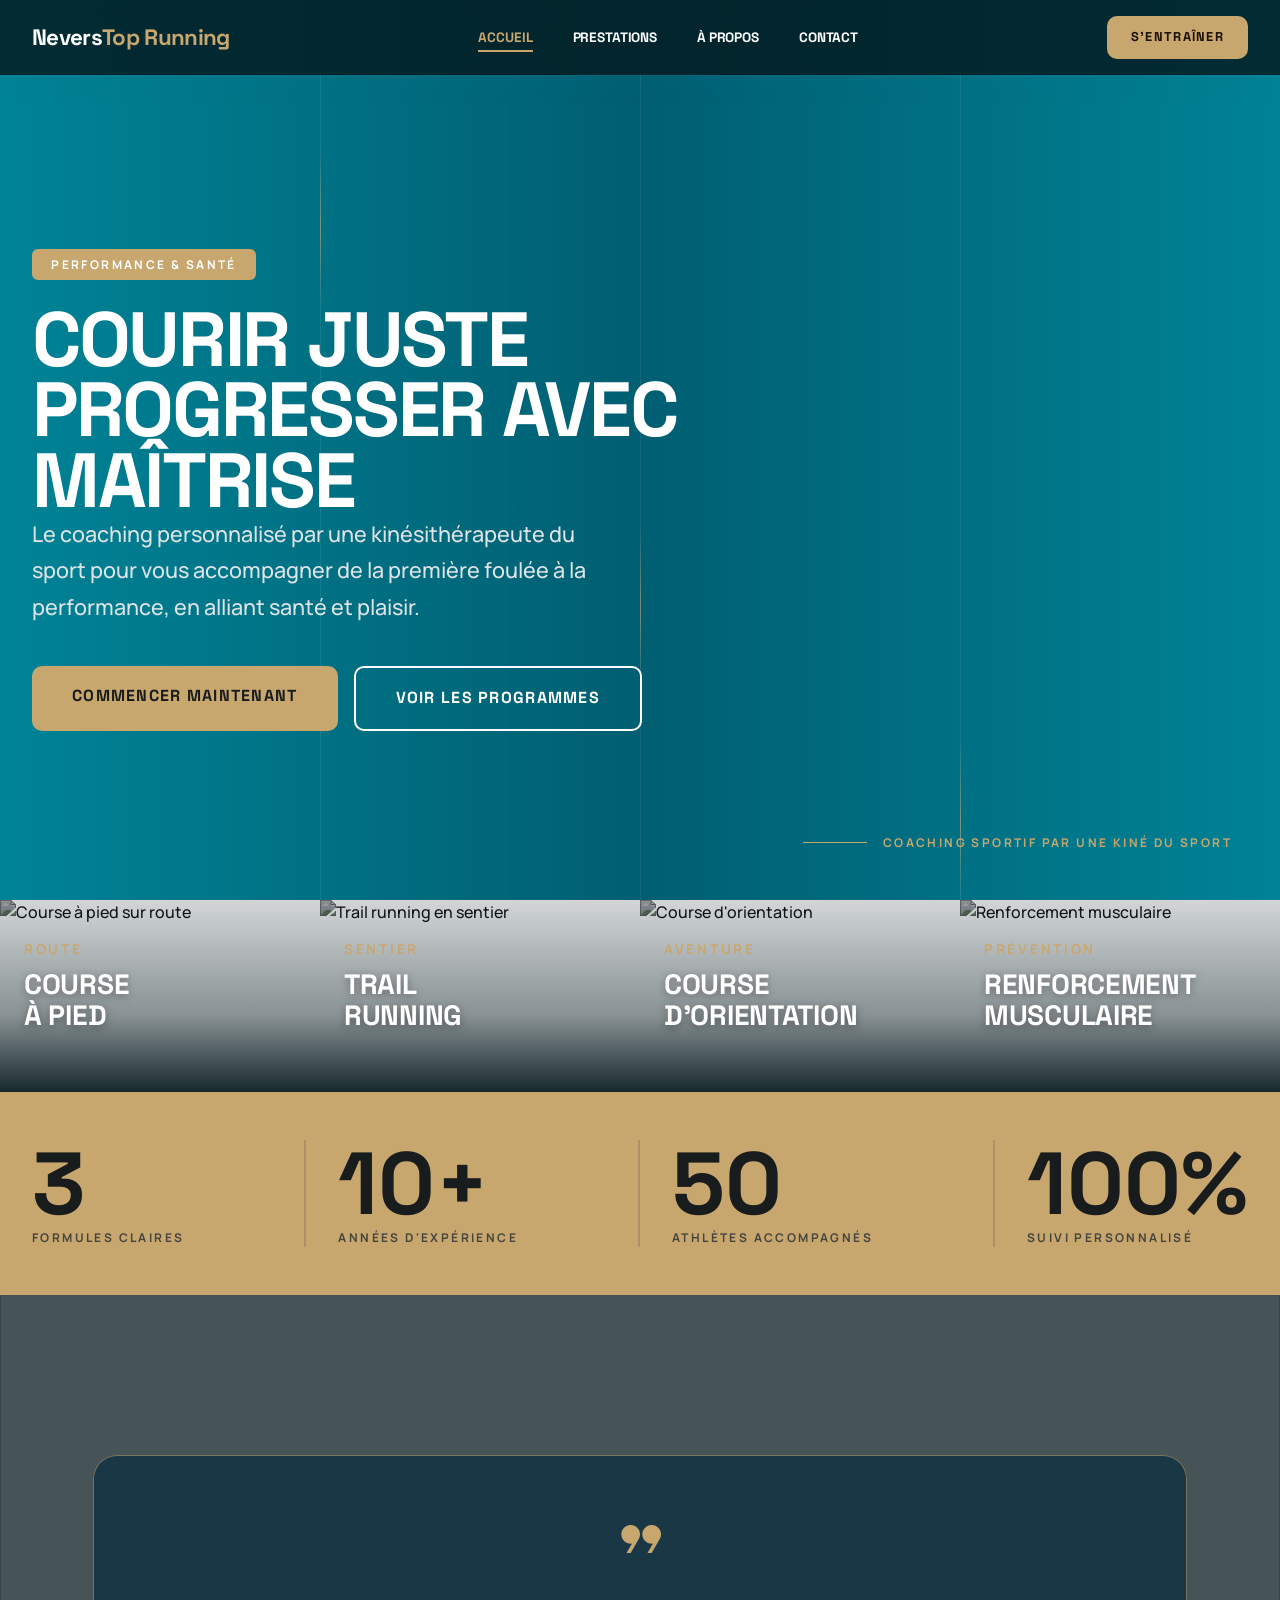
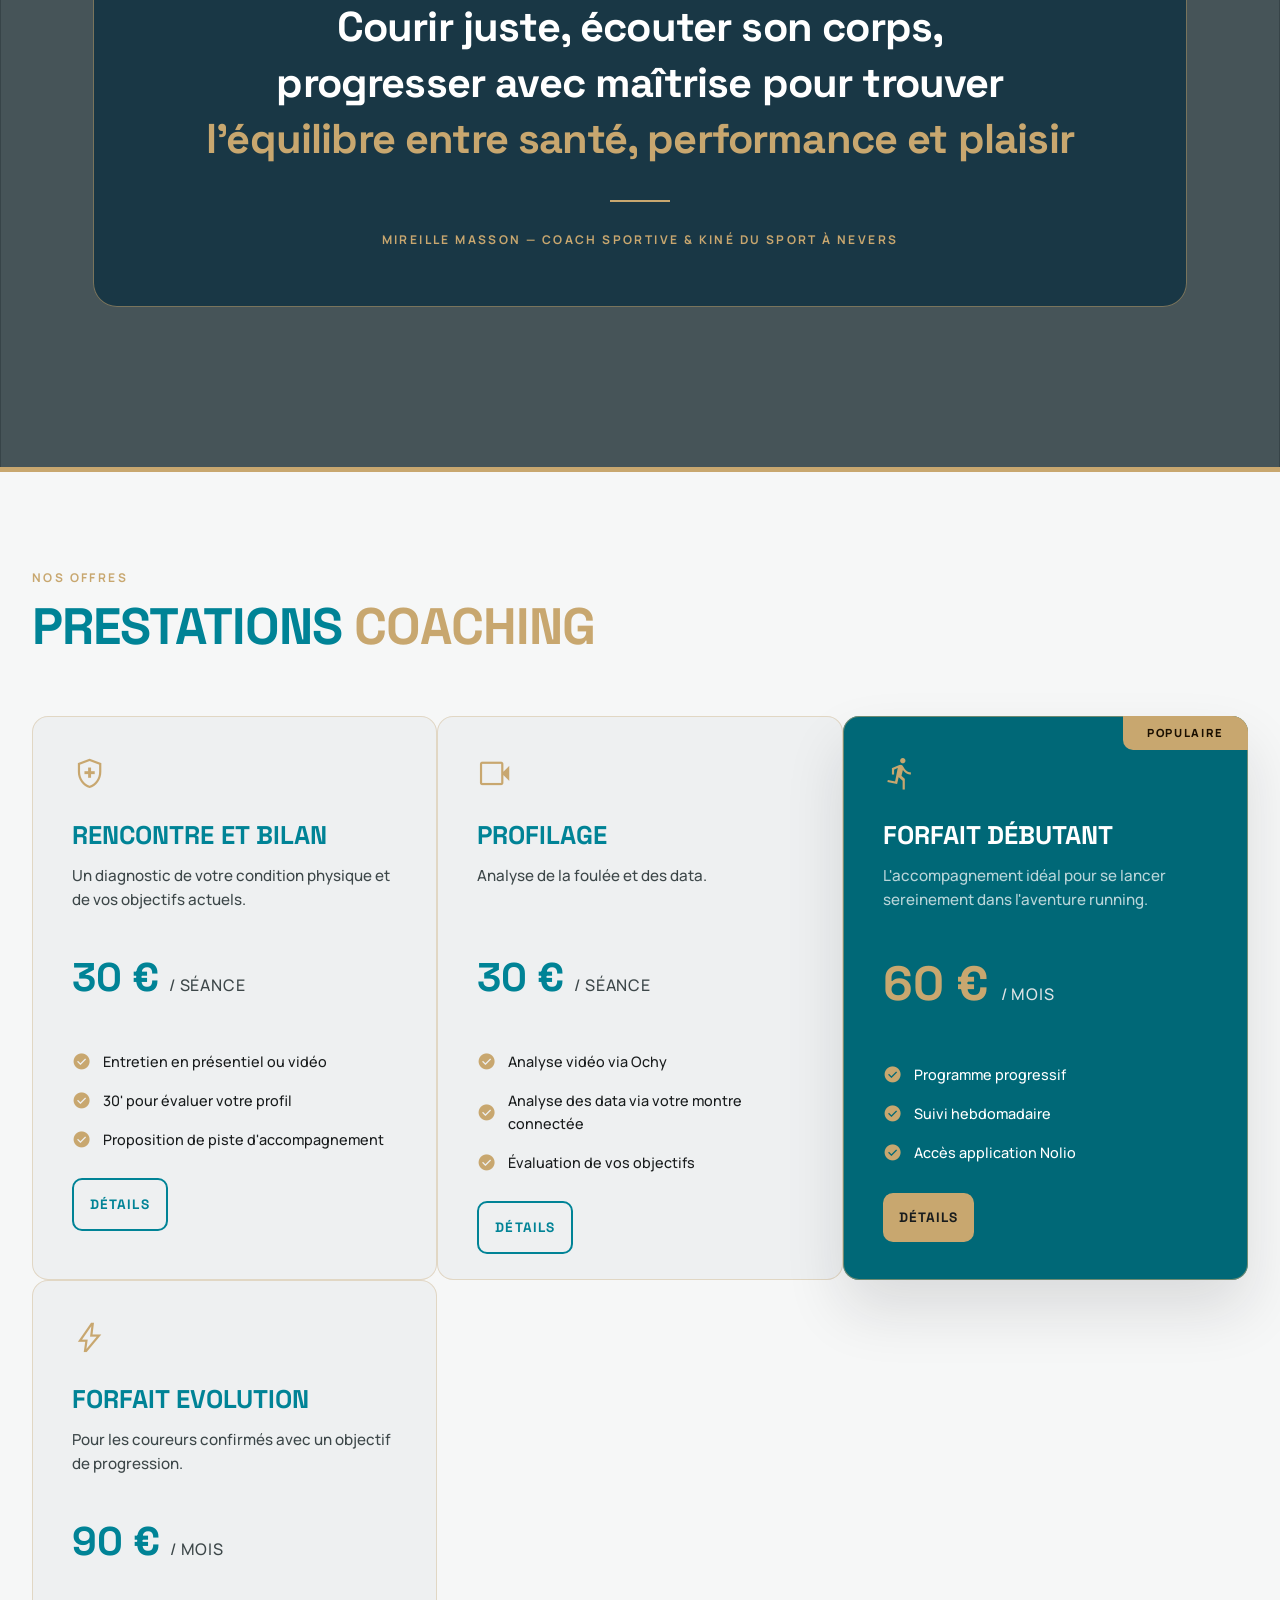
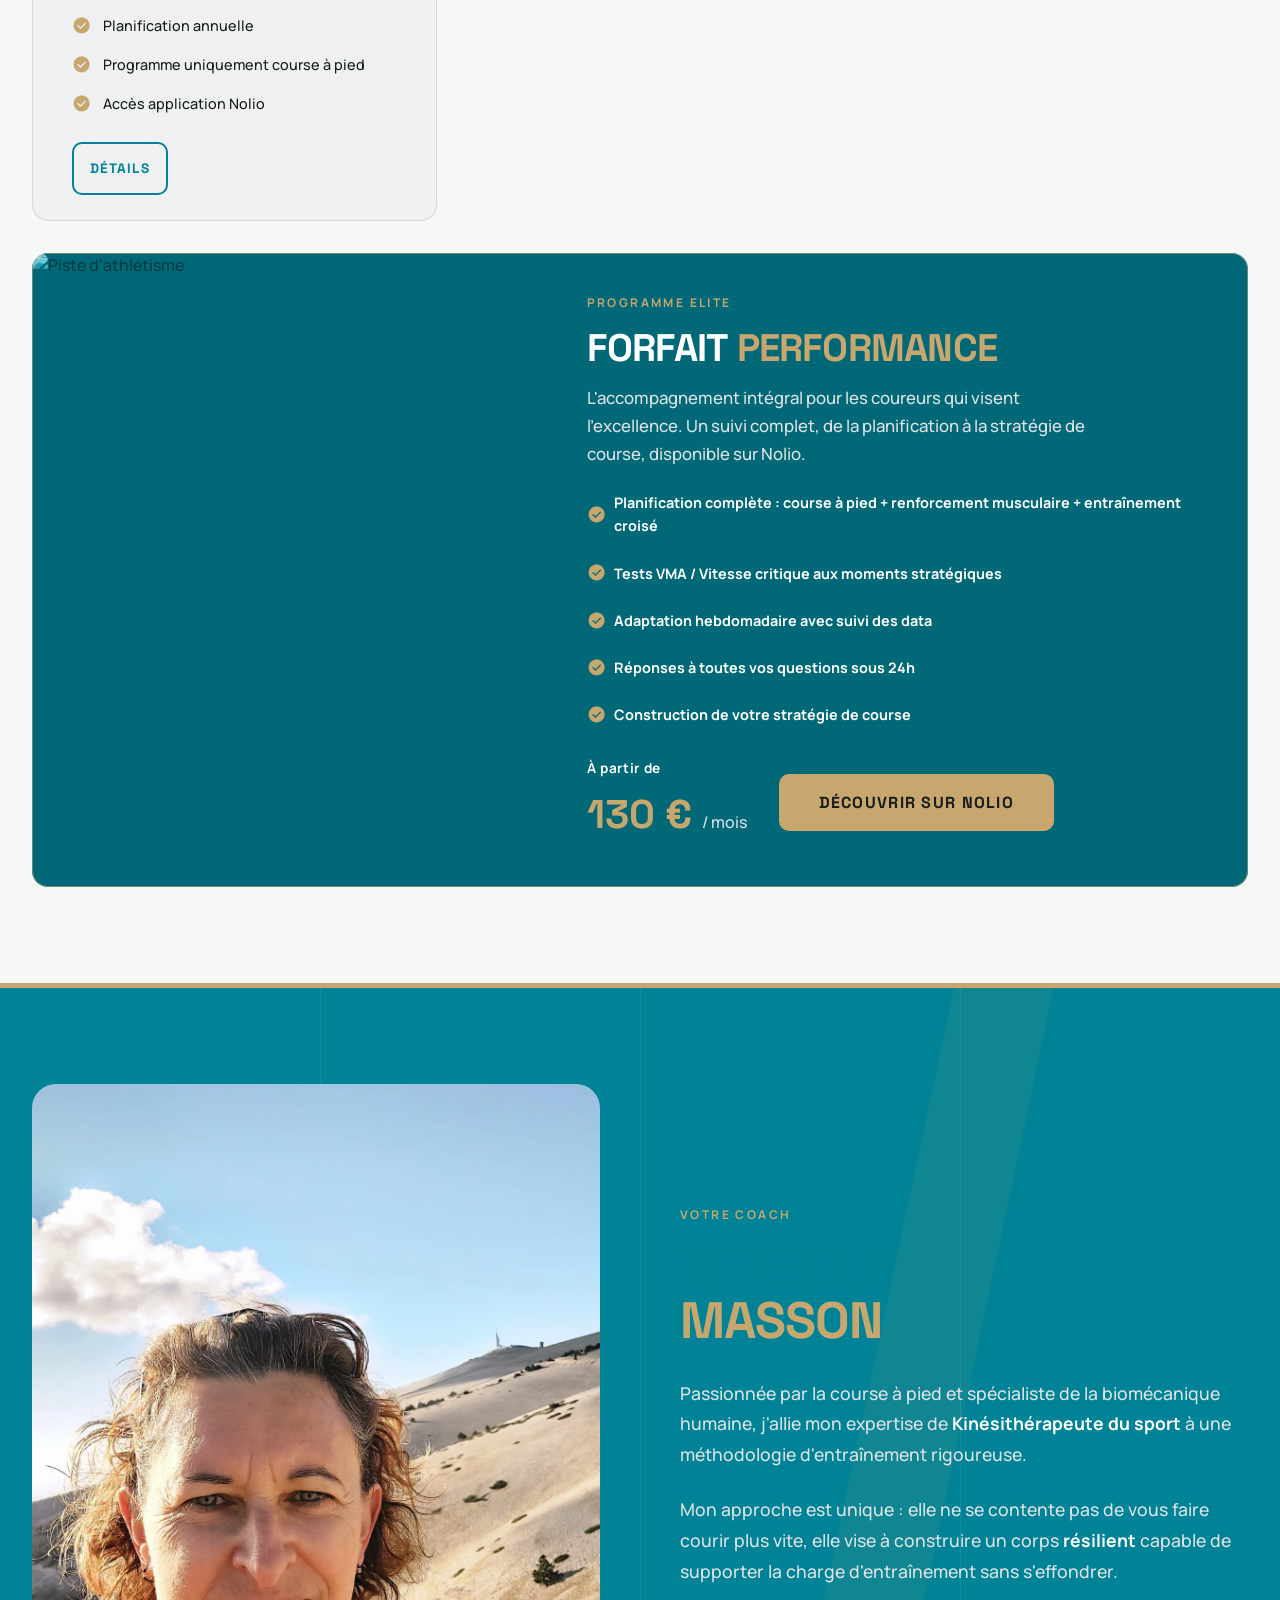
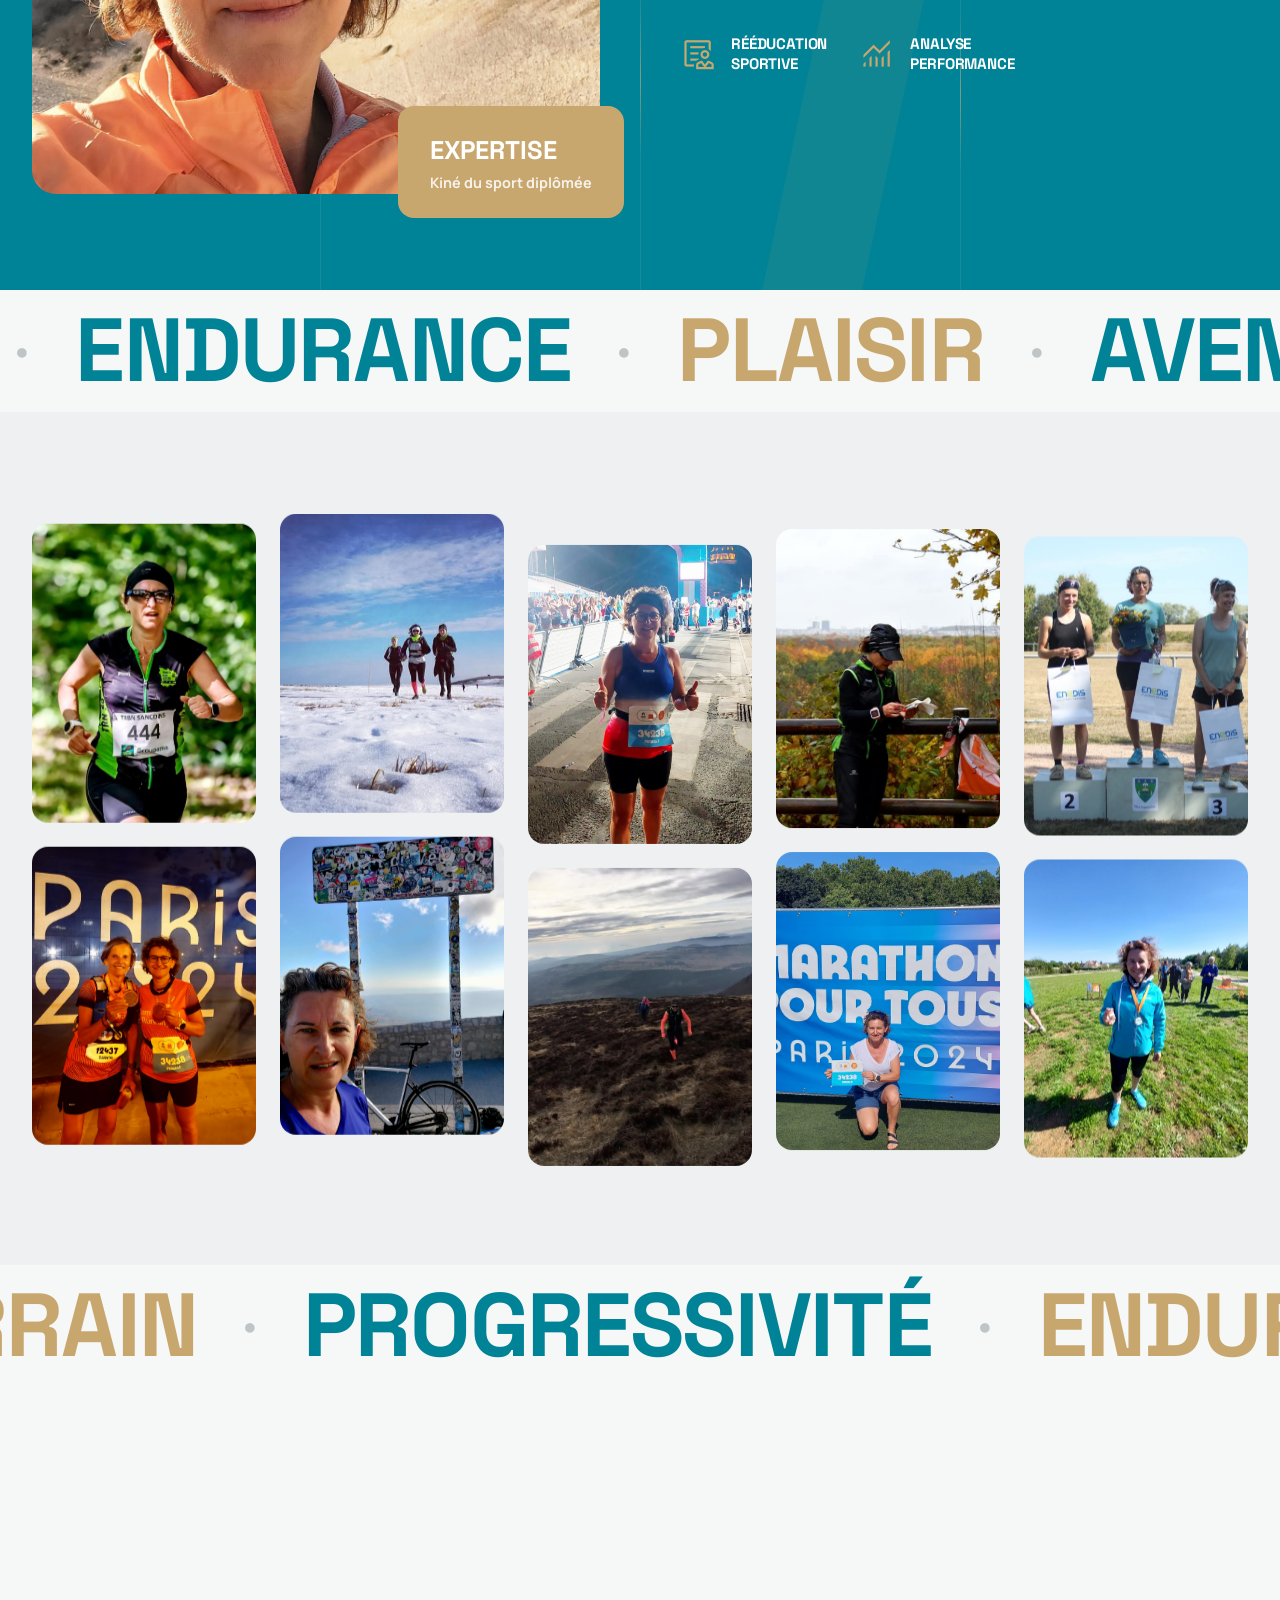
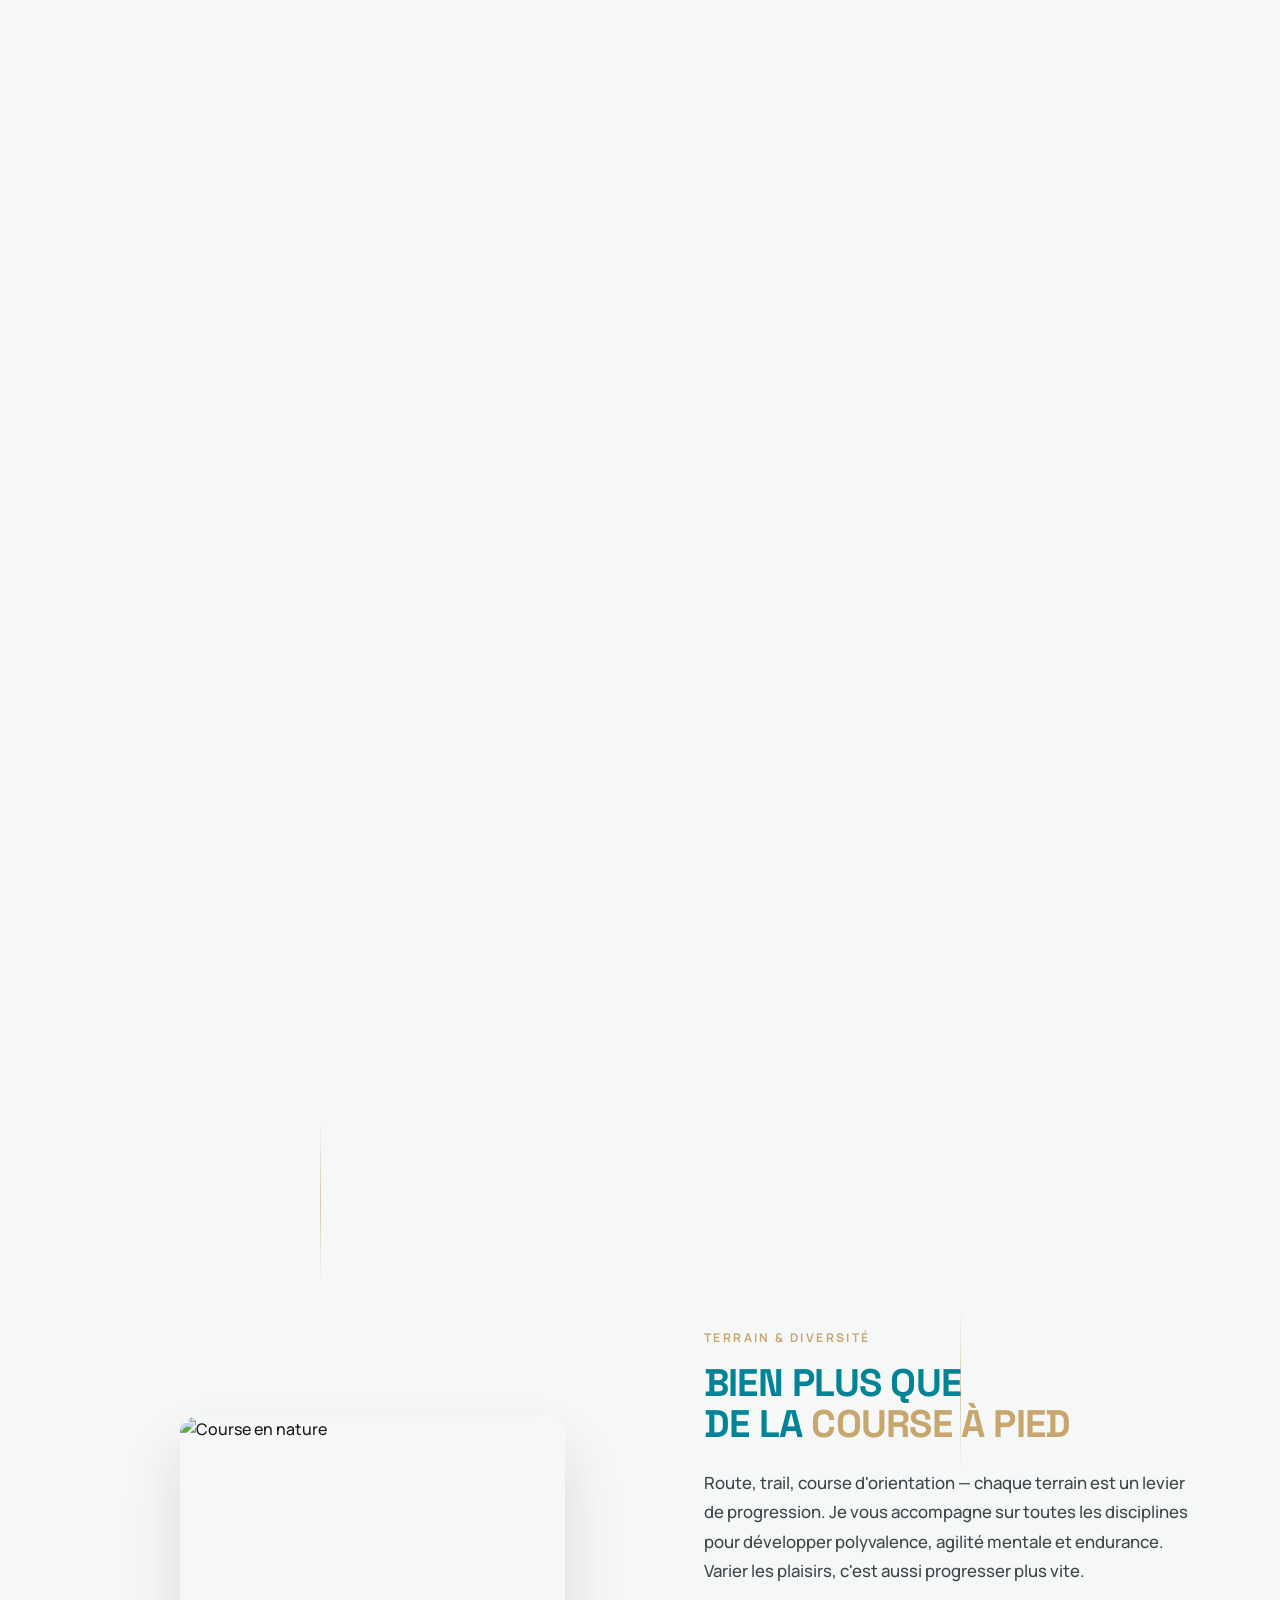
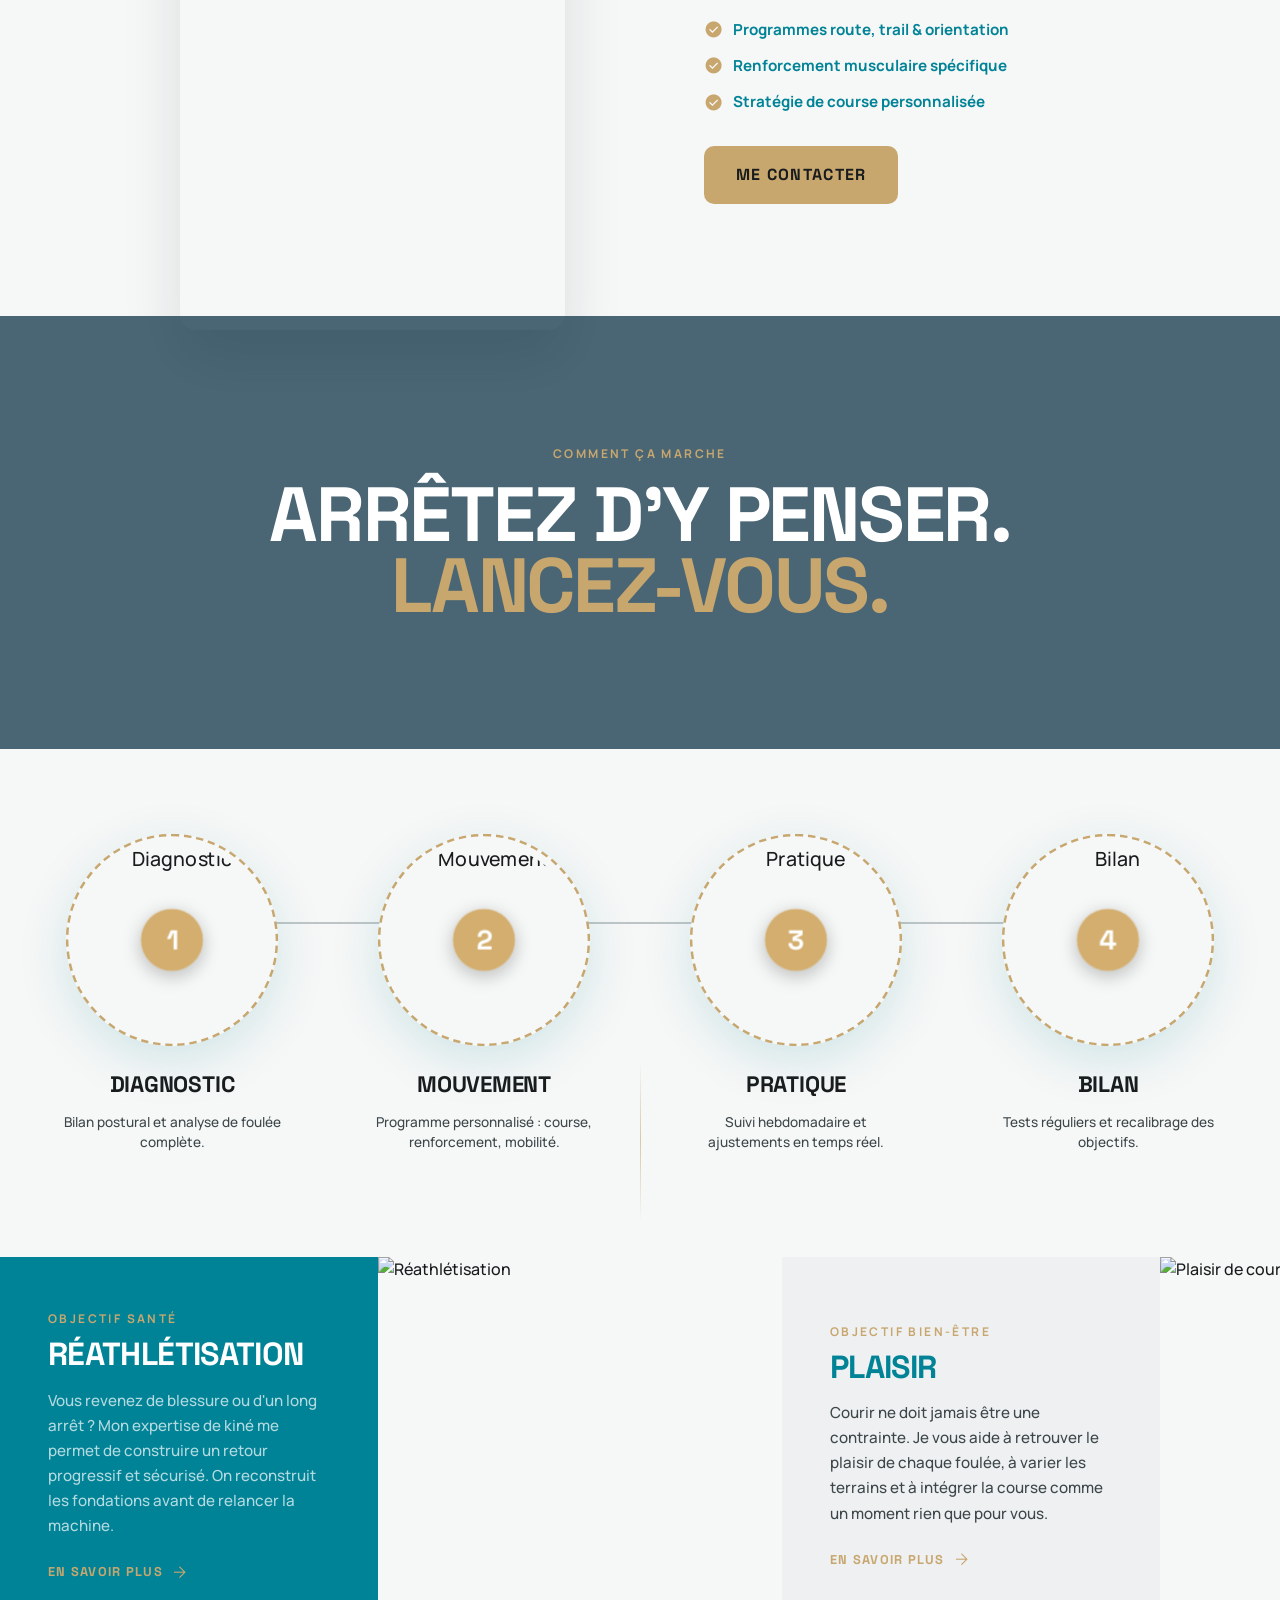
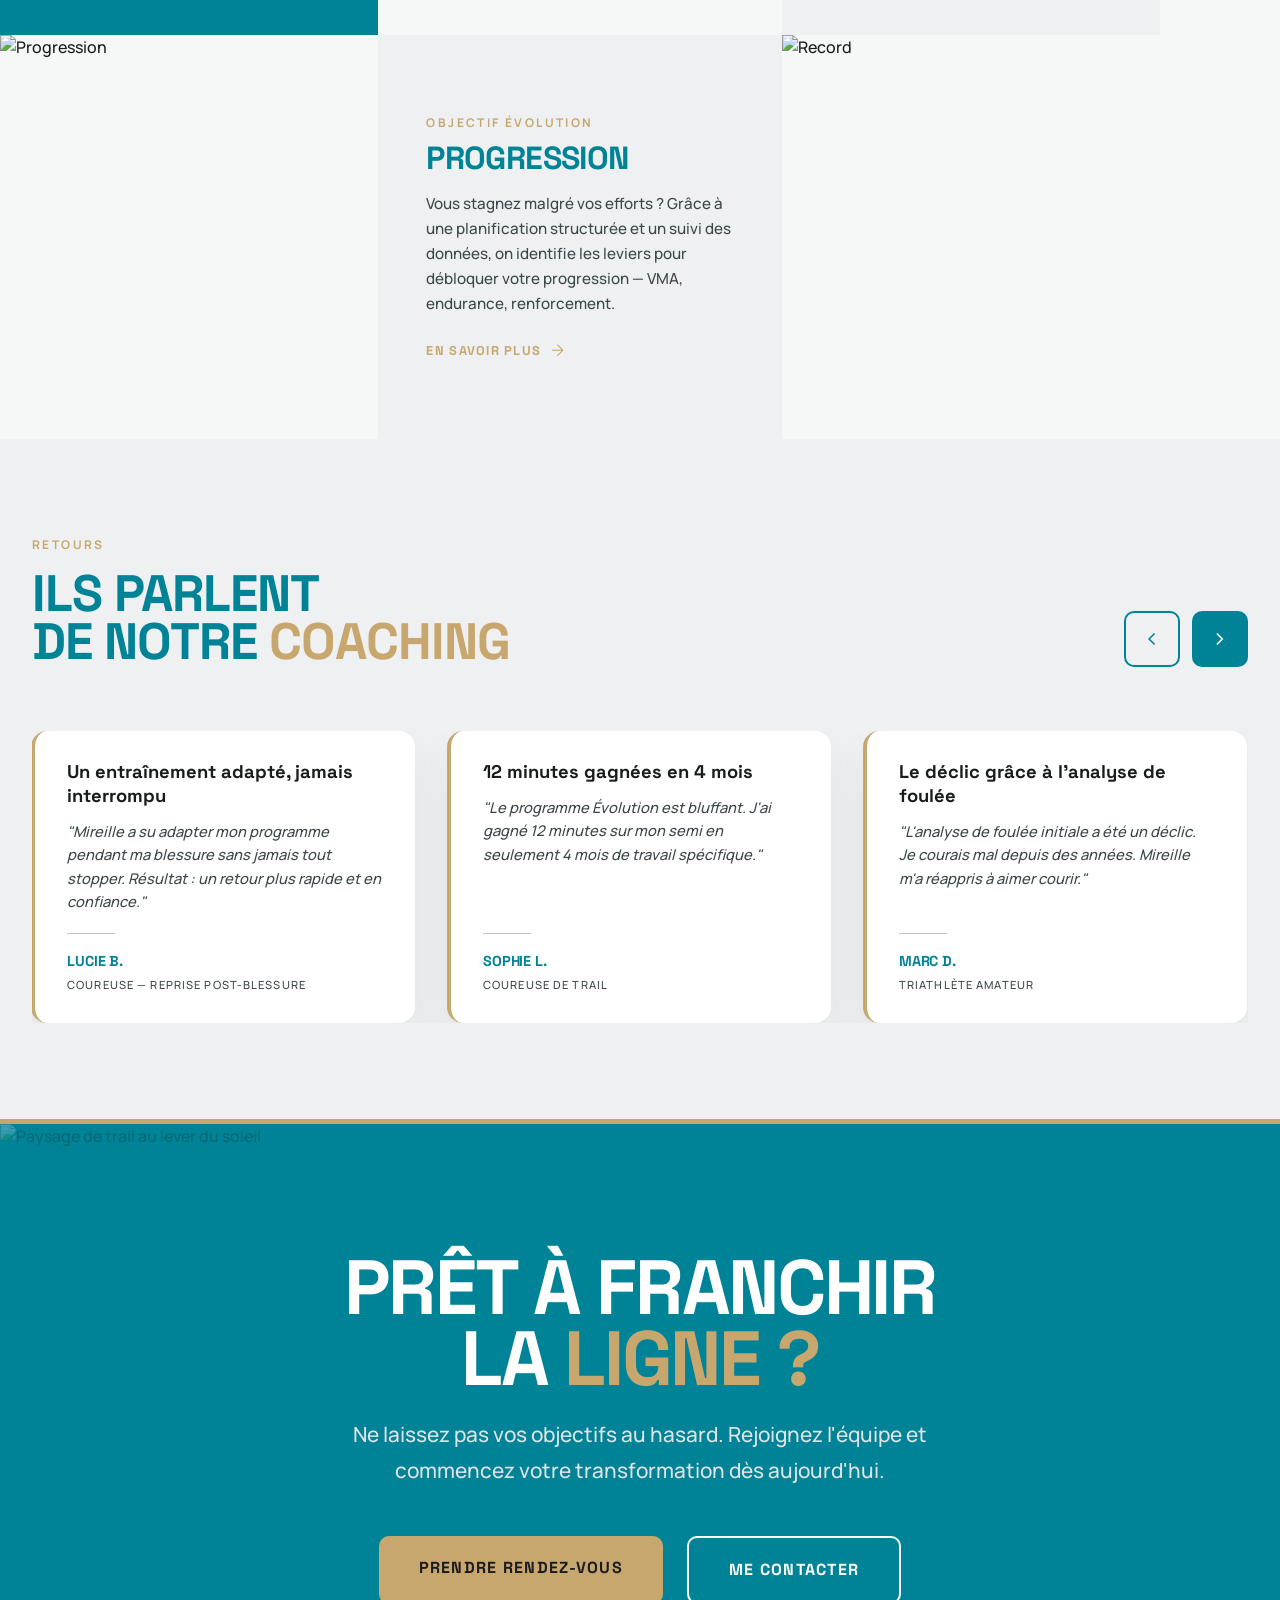
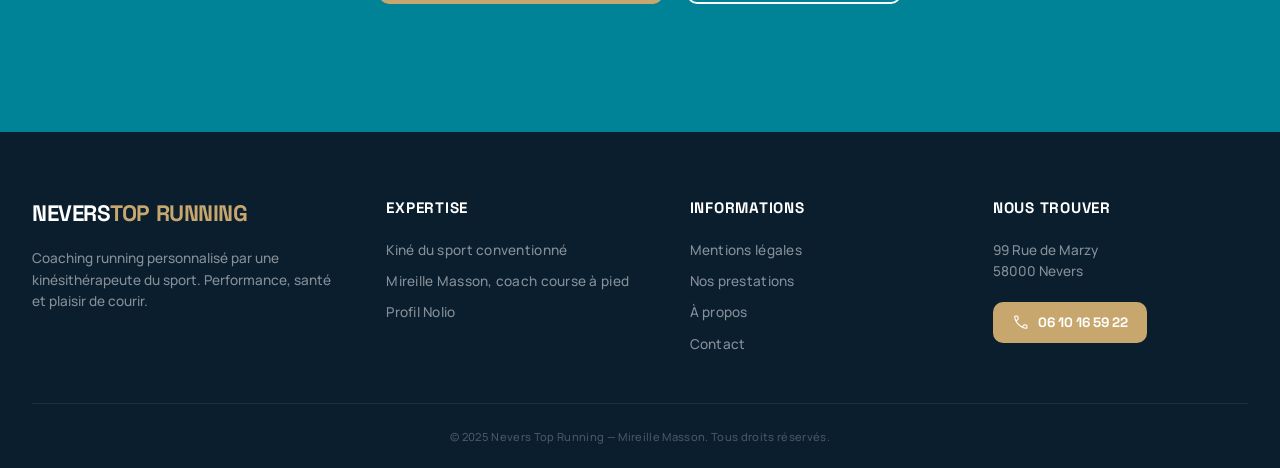
==== commit 0a2abc87: "Updating text content" ====
--- a/index.html
+++ b/index.html
@@ -98,11 +98,11 @@
         <div>
           <span class="text-label hero__tag reveal">Performance & Santé</span>
           <h1 class="text-display reveal reveal-delay-1" style="color:white;">
-            Repoussez<br>vos <span>limites</span>
+            Courir juste<br><span>Progresser avec maîtrise</span>
           </h1>
           <p class="hero__subtitle reveal reveal-delay-2">
-            Le coaching personnalisé par une kinésithérapeute du sport pour transformer votre foulée et atteindre vos
-            objectifs en toute sécurité.
+            Le coaching personnalisé par une kinésithérapeute du sport pour vous accompagner de la première foulée à la
+            performance, en alliant santé et plaisir.
           </p>
           <div class="hero__actions reveal reveal-delay-3">
             <a href="https://www.nolio.io/coach/masson.mireille40@gmail.com/" target="_blank" rel="noopener"
@@ -171,15 +171,15 @@
     <div class="container">
       <div class="stats__inner">
         <div class="stats__item">
-          <span class="stats__number" data-target="4" data-suffix="" data-delay="0">0</span>
+          <span class="stats__number" data-target="3" data-suffix="" data-delay="0">0</span>
           <span class="text-label stats__label">Formules claires</span>
         </div>
         <div class="stats__item">
-          <span class="stats__number" data-target="15" data-suffix="+" data-delay="150">0</span>
+          <span class="stats__number" data-target="10" data-suffix="+" data-delay="150">0</span>
           <span class="text-label stats__label">Années d'Expérience</span>
         </div>
         <div class="stats__item">
-          <span class="stats__number" data-target="90" data-suffix="" data-delay="300">0</span>
+          <span class="stats__number" data-target="50" data-suffix="" data-delay="300">0</span>
           <span class="text-label stats__label">Athlètes Accompagnés</span>
         </div>
         <div class="stats__item">
@@ -201,8 +201,7 @@
     <div class="parallax-quote__content reveal">
       <span class="material-symbols-outlined parallax-quote__icon filled">format_quote</span>
       <p class="parallax-quote__text">
-        La ligne d'arrivée n'est jamais la fin.<br>C'est la preuve que votre corps et votre esprit<br>sont allés
-        <em>plus loin que vos doutes</em>.
+        Courir juste, écouter son corps,<br>progresser avec maîtrise pour trouver<br><em>l'équilibre entre santé, performance et plaisir</em>
       </p>
       <div class="parallax-quote__line"></div>
       <span class="text-label parallax-quote__author">Mireille Masson — Coach sportive & Kiné du sport à Nevers</span>
@@ -222,20 +221,30 @@
           class="pricing-card pricing-card--default reveal">
           <span class="material-symbols-outlined pricing-card__icon">health_and_safety</span>
           <h3 class="pricing-card__title">Rencontre et bilan</h3>
-          <p class="pricing-card__desc">Un diagnostic complet de votre condition physique et de vos objectifs actuels.
-          </p>
+          <p class="pricing-card__desc">Un diagnostic de votre condition physique et de vos objectifs actuels.</p>
           <div class="pricing-card__price">30 € <span>/ séance</span></div>
           <ul class="pricing-card__features">
-            <li class="pricing-card__feature"><span class="material-symbols-outlined filled">check_circle</span> Bilan
-              postural</li>
-            <li class="pricing-card__feature"><span class="material-symbols-outlined filled">check_circle</span> Analyse
-              de foulée</li>
-            <li class="pricing-card__feature"><span class="material-symbols-outlined filled">check_circle</span>
-              Objectifs SMARTER</li>
+            <li class="pricing-card__feature"><span class="material-symbols-outlined filled">check_circle</span> Entretien en présentiel ou vidéo</li>
+            <li class="pricing-card__feature"><span class="material-symbols-outlined filled">check_circle</span> 30' pour évaluer votre profil</li>
+            <li class="pricing-card__feature"><span class="material-symbols-outlined filled">check_circle</span> Proposition de piste d'accompagnement</li>
           </ul>
           <span class="pricing-card__btn pricing-card__btn--outline">Détails</span>
         </a>
-        <!-- Card 2 — Featured -->
+        <!-- Card 2 — Profilage -->
+        <a href="https://www.nolio.io/coach/masson.mireille40@gmail.com/" target="_blank" rel="noopener"
+          class="pricing-card pricing-card--default reveal">
+          <span class="material-symbols-outlined pricing-card__icon">videocam</span>
+          <h3 class="pricing-card__title">Profilage</h3>
+          <p class="pricing-card__desc">Analyse de la foulée et des data.</p>
+          <div class="pricing-card__price">30 € <span>/ séance</span></div>
+          <ul class="pricing-card__features">
+            <li class="pricing-card__feature"><span class="material-symbols-outlined filled">check_circle</span> Analyse vidéo via Ochy</li>
+            <li class="pricing-card__feature"><span class="material-symbols-outlined filled">check_circle</span> Analyse des data via votre montre connectée</li>
+            <li class="pricing-card__feature"><span class="material-symbols-outlined filled">check_circle</span> Évaluation de vos objectifs</li>
+          </ul>
+          <span class="pricing-card__btn pricing-card__btn--outline">Détails</span>
+        </a>
+        <!-- Card 3 — Featured -->
         <a href="https://www.nolio.io/coach/masson.mireille40@gmail.com/" target="_blank" rel="noopener"
           class="pricing-card pricing-card--featured reveal reveal-delay-1">
           <div class="pricing-card__badge text-label" style="font-weight:900;letter-spacing:0.15em;">Populaire</div>
@@ -247,7 +256,7 @@
             <li class="pricing-card__feature" style="color:white;"><span
                 class="material-symbols-outlined filled">check_circle</span> Programme progressif</li>
             <li class="pricing-card__feature" style="color:white;"><span
-                class="material-symbols-outlined filled">check_circle</span> 2 séances coachées / mois</li>
+                class="material-symbols-outlined filled">check_circle</span> Suivi hebdomadaire</li>
             <li class="pricing-card__feature" style="color:white;"><span
                 class="material-symbols-outlined filled">check_circle</span> Accès application Nolio</li>
           </ul>
@@ -258,15 +267,14 @@
           class="pricing-card pricing-card--default reveal reveal-delay-2">
           <span class="material-symbols-outlined pricing-card__icon">bolt</span>
           <h3 class="pricing-card__title">Forfait Evolution</h3>
-          <p class="pricing-card__desc">Pour les coureurs confirmés souhaitant briser leurs records personnels.</p>
+          <p class="pricing-card__desc">Pour les coureurs confirmés avec un objectif de progression.</p>
           <div class="pricing-card__price">90 € <span>/ mois</span></div>
           <ul class="pricing-card__features">
             <li class="pricing-card__feature"><span class="material-symbols-outlined filled">check_circle</span>
               Planification annuelle</li>
             <li class="pricing-card__feature"><span class="material-symbols-outlined filled">check_circle</span>
-              Préparation mentale</li>
-            <li class="pricing-card__feature"><span class="material-symbols-outlined filled">check_circle</span> Suivi
-              nutritionnel de base</li>
+              Programme uniquement course à pied</li>
+            <li class="pricing-card__feature"><span class="material-symbols-outlined filled">check_circle</span> Accès application Nolio</li>
           </ul>
           <span class="pricing-card__btn pricing-card__btn--outline">Détails</span>
         </a>
@@ -287,7 +295,7 @@
             complet, de la planification à la stratégie de course, disponible sur Nolio.</p>
           <div class="pricing-banner__features">
             <span class="pricing-banner__feat"><span class="material-symbols-outlined filled">check_circle</span>
-              Planification complète : course à pied + renforcement musculaire</span>
+              Planification complète : course à pied + renforcement musculaire + entraînement croisé</span>
             <span class="pricing-banner__feat"><span class="material-symbols-outlined filled">check_circle</span> Tests
               VMA / Vitesse critique aux moments stratégiques</span>
             <span class="pricing-banner__feat"><span class="material-symbols-outlined filled">check_circle</span>
@@ -408,8 +416,7 @@
             <div class="coach-gallery__insta-likes"><span
                 class="material-symbols-outlined filled coach-gallery__insta-heart">favorite</span><span
                 class="coach-gallery__insta-count">243</span></div>
-            <p class="coach-gallery__insta-caption"><strong>mireille.masson</strong> Marathon Pour Tous Paris 2024 avec
-              Chantal. Médaille méritée !</p>
+            <p class="coach-gallery__insta-caption"><strong>mireille.masson</strong> Marathon Pour Tous Paris 2024. Moment magique entre soeur !</p>
             <p class="coach-gallery__insta-tags">#paris2024 #marathon #marathonpourtous #running</p>
           </div>
         </div>
@@ -508,8 +515,7 @@
             <div class="coach-gallery__insta-likes"><span
                 class="material-symbols-outlined filled coach-gallery__insta-heart">favorite</span><span
                 class="coach-gallery__insta-count">134</span></div>
-            <p class="coach-gallery__insta-caption"><strong>mireille.masson</strong> Médaille autour du cou et sourire
-              jusqu'aux oreilles.</p>
+            <p class="coach-gallery__insta-caption"><strong>mireille.masson</strong> Championne de ligue BFC 2024 format sprint</p>
             <p class="coach-gallery__insta-tags">#medaille #course #finisher #bonheur #running</p>
           </div>
         </div>
@@ -748,7 +754,7 @@
       <span class="text-label checker__label">Objectif compétition</span>
       <h3 class="checker__title">Record</h3>
       <p class="checker__desc">Vous visez un chrono précis — sub 2h au semi, sub 4h au marathon ? Je construis votre
-        stratégie de course, des blocs d'entraînement jusqu'à la gestion d'allure le jour J.</p>
+        planification autour de cet objectif avec une stratégie de course millimétrée.</p>
       <a href="https://www.nolio.io/coach/masson.mireille40@gmail.com/" target="_blank" rel="noopener"
         class="checker__link">En savoir plus <span class="material-symbols-outlined">arrow_forward</span></a>
     </div>
@@ -889,8 +895,8 @@
         <address class="footer__address">
           99 Rue de Marzy<br>58000 Nevers
         </address>
-        <a href="tel:+33603608103" class="footer__phone">
-          <span class="material-symbols-outlined">phone</span> 06 03 60 81 03
+        <a href="tel:+33610165922" class="footer__phone">
+          <span class="material-symbols-outlined">phone</span> 06 10 16 59 22
         </a>
       </div>
     </div>
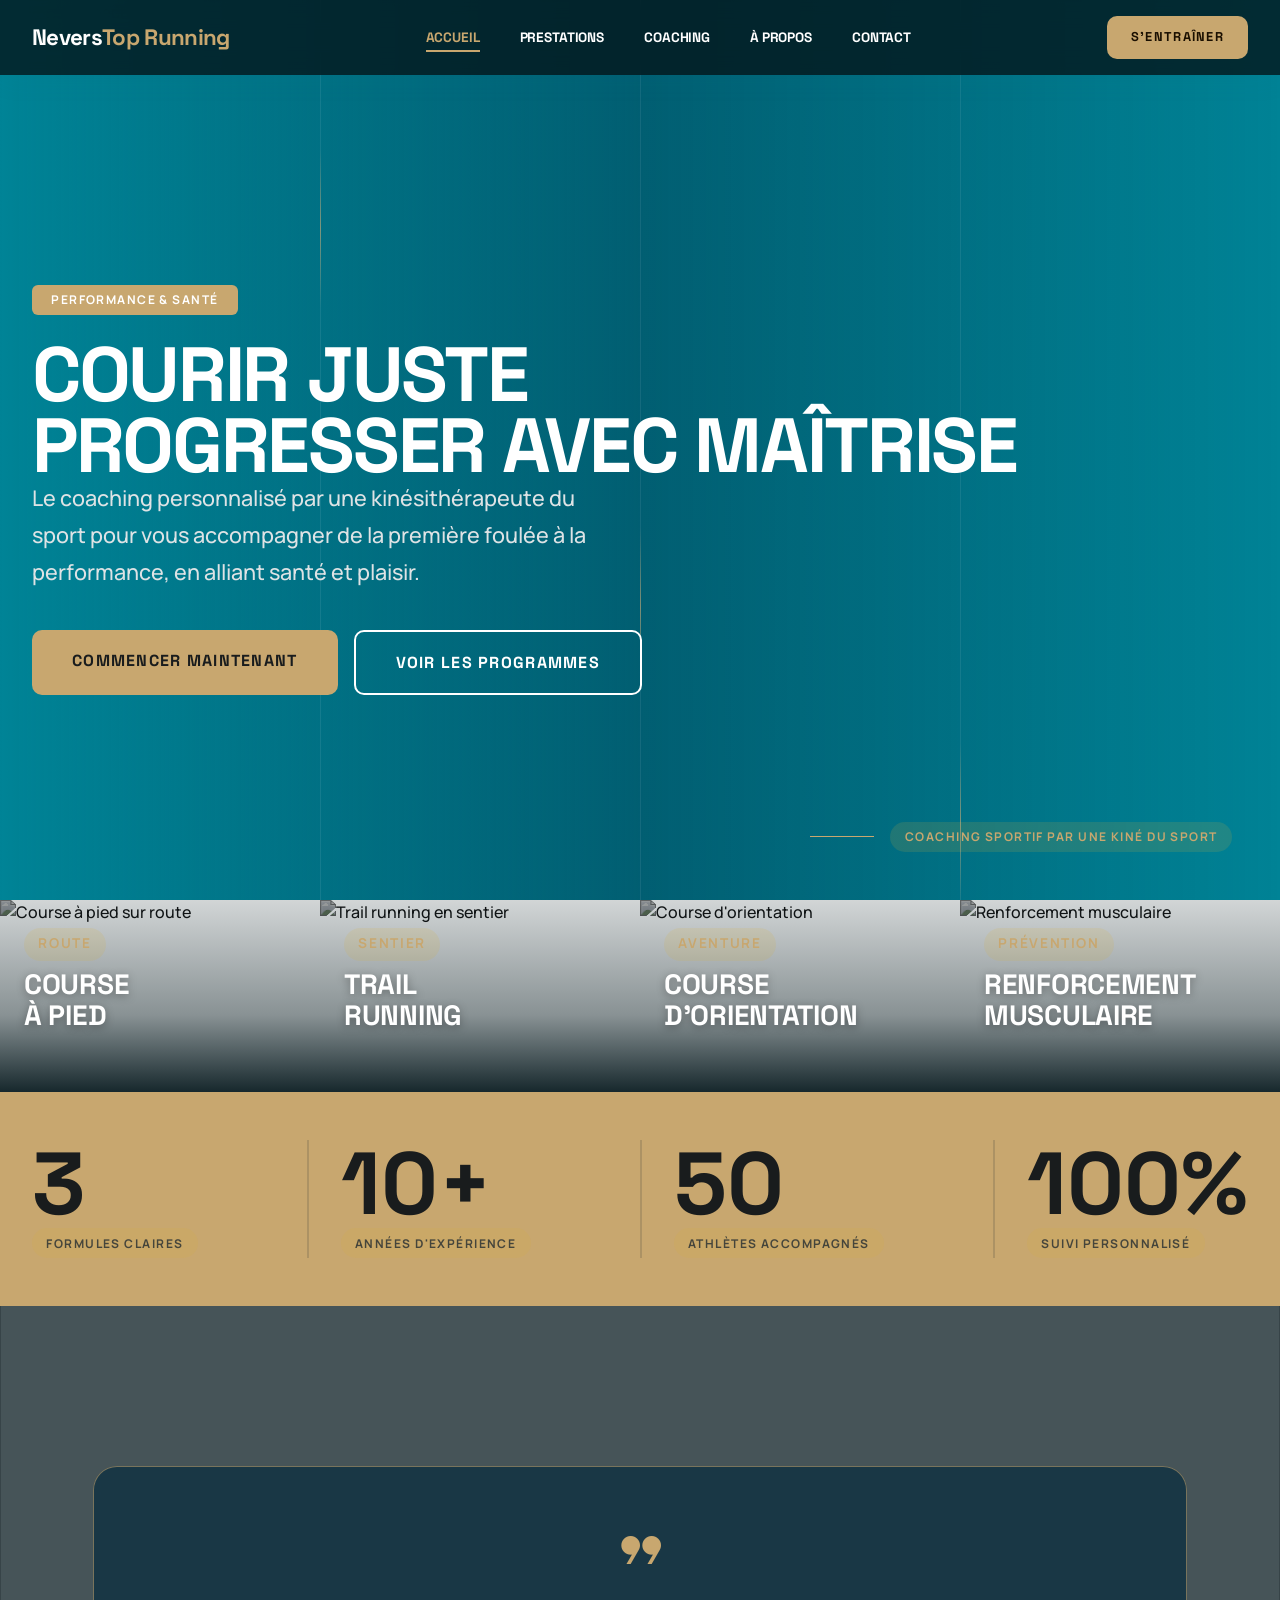
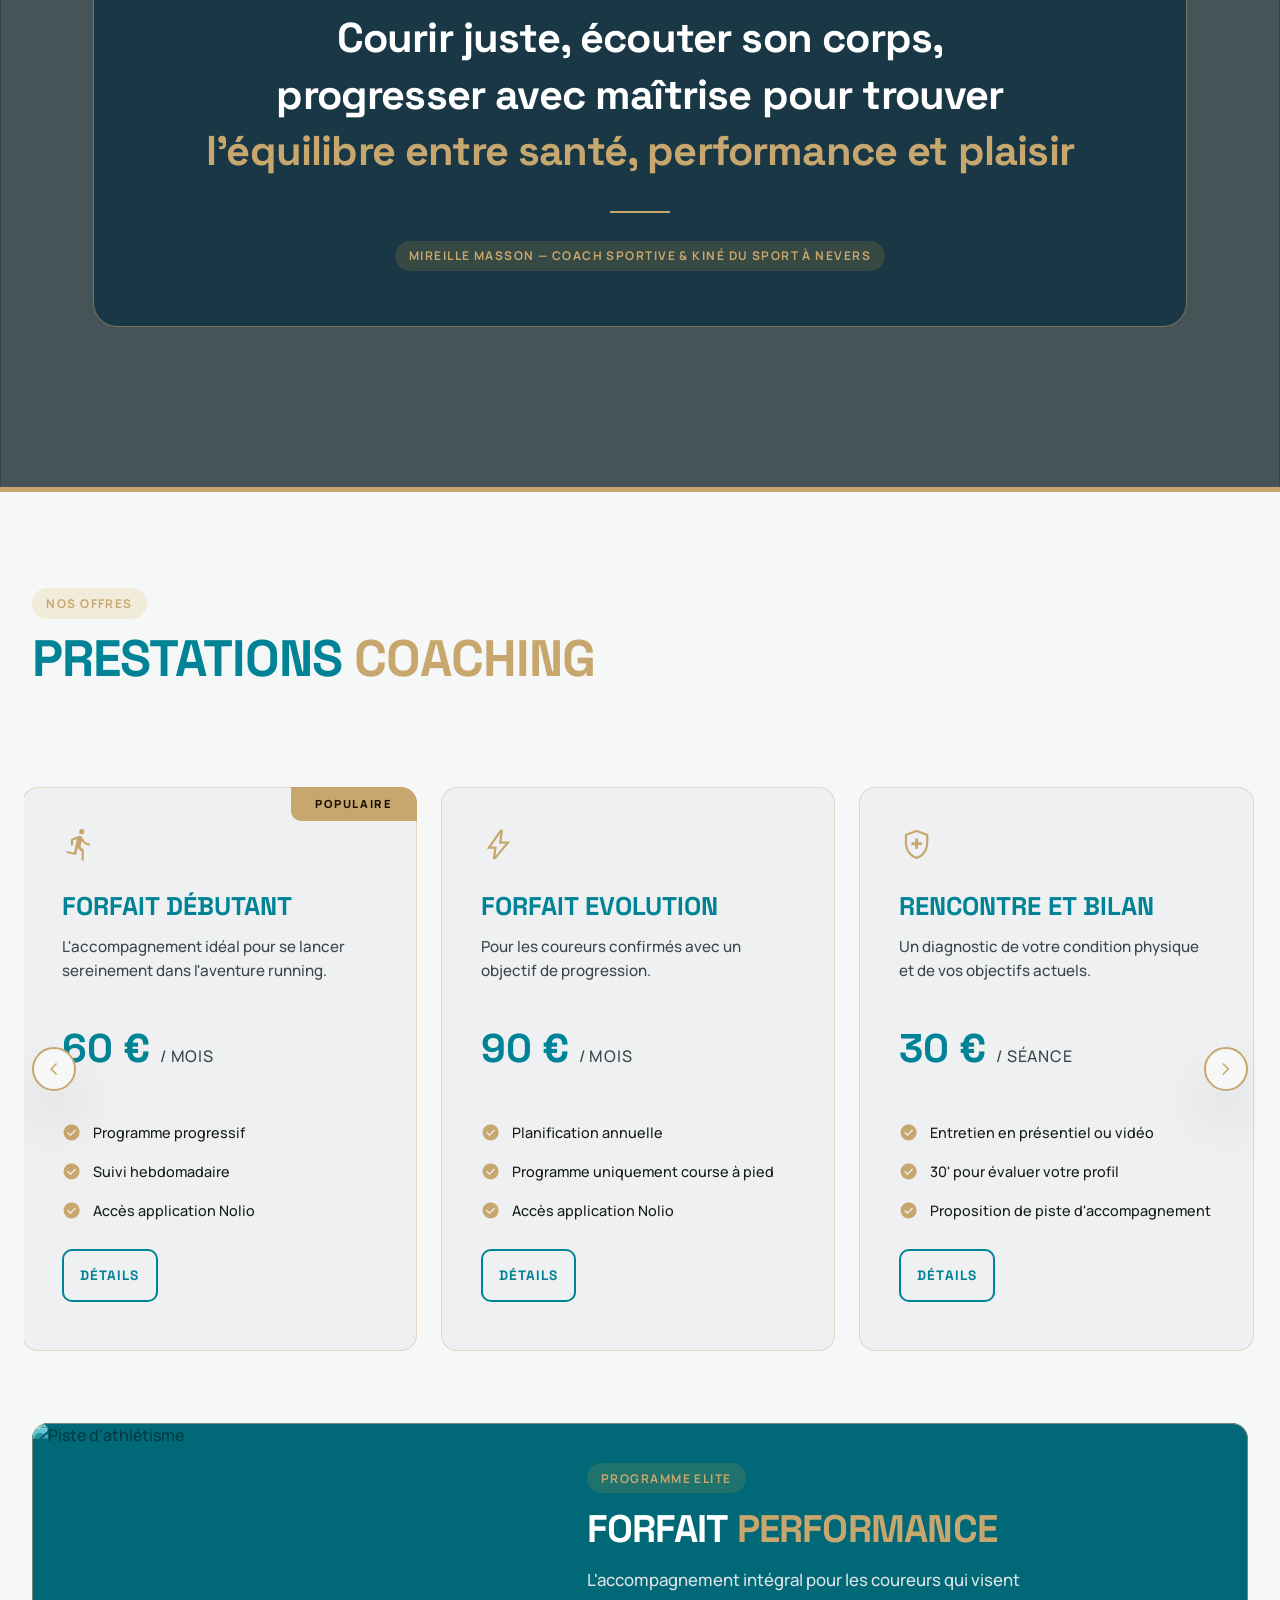
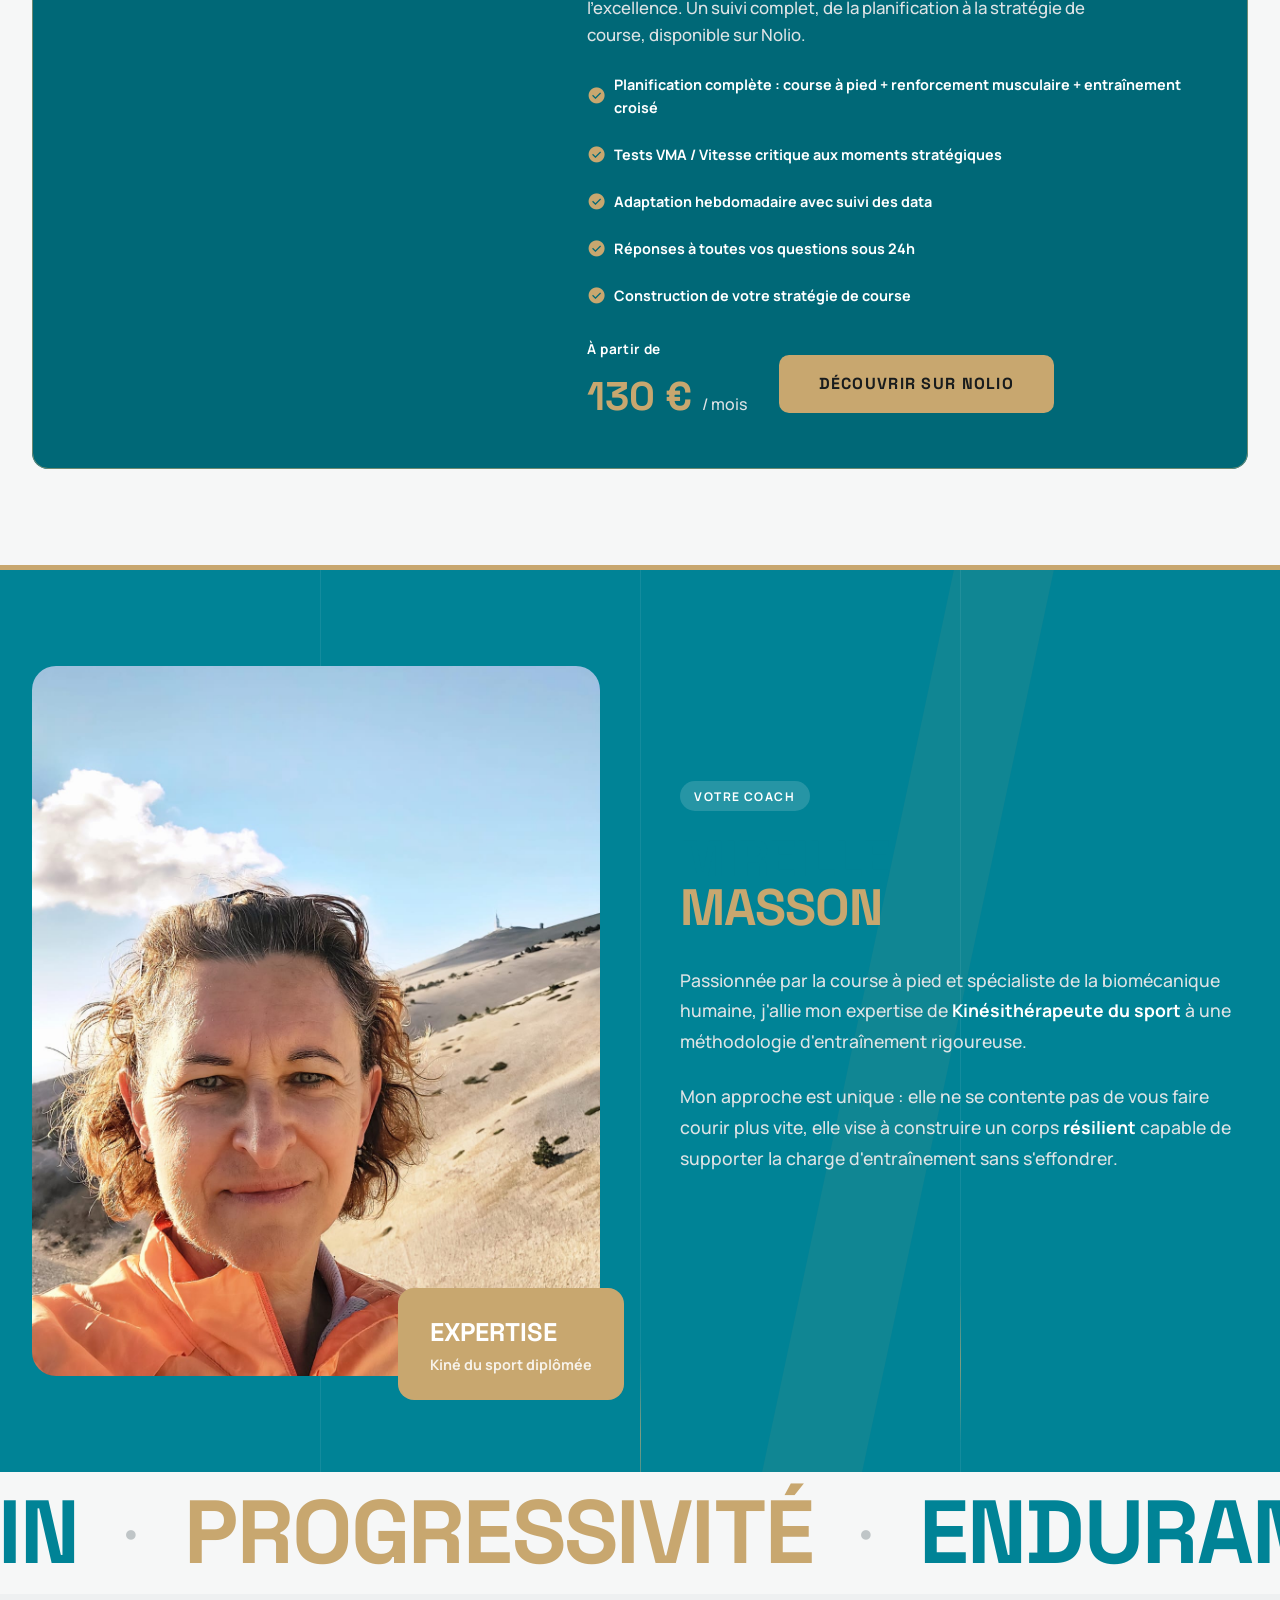
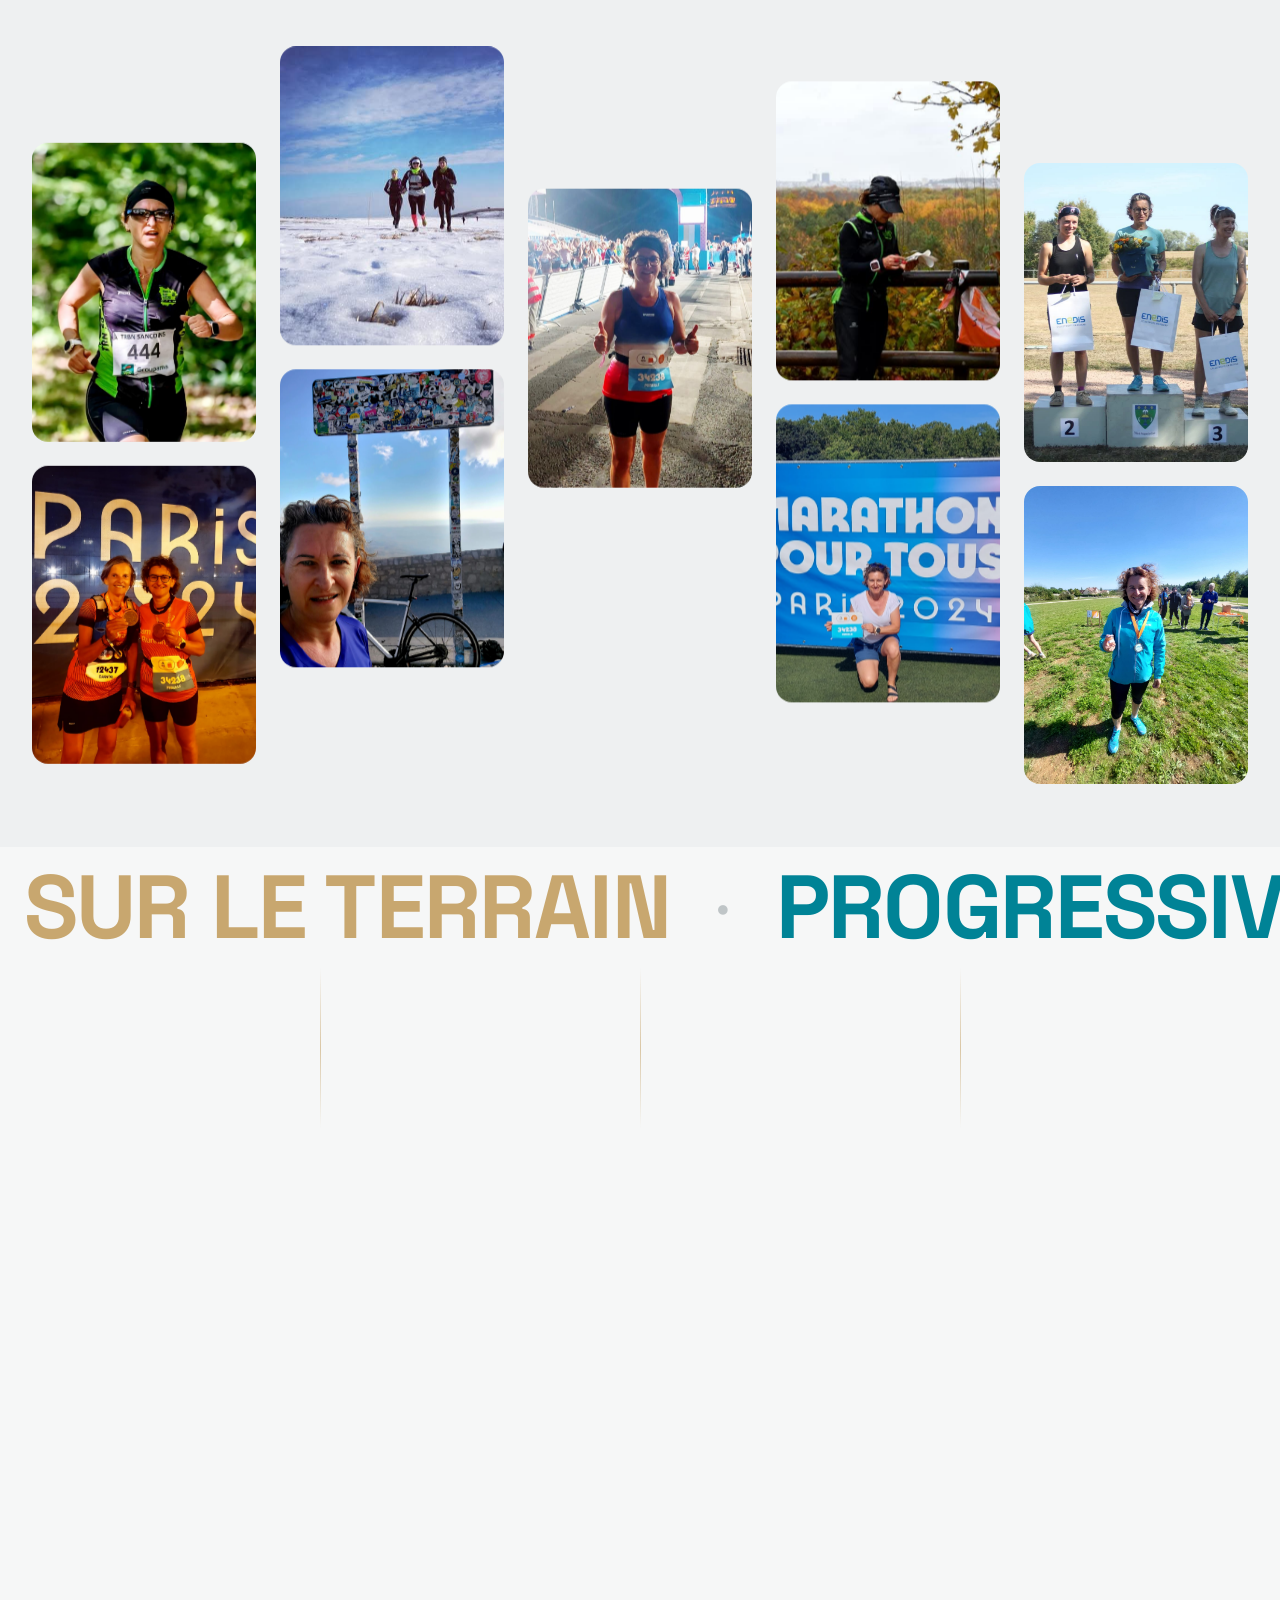
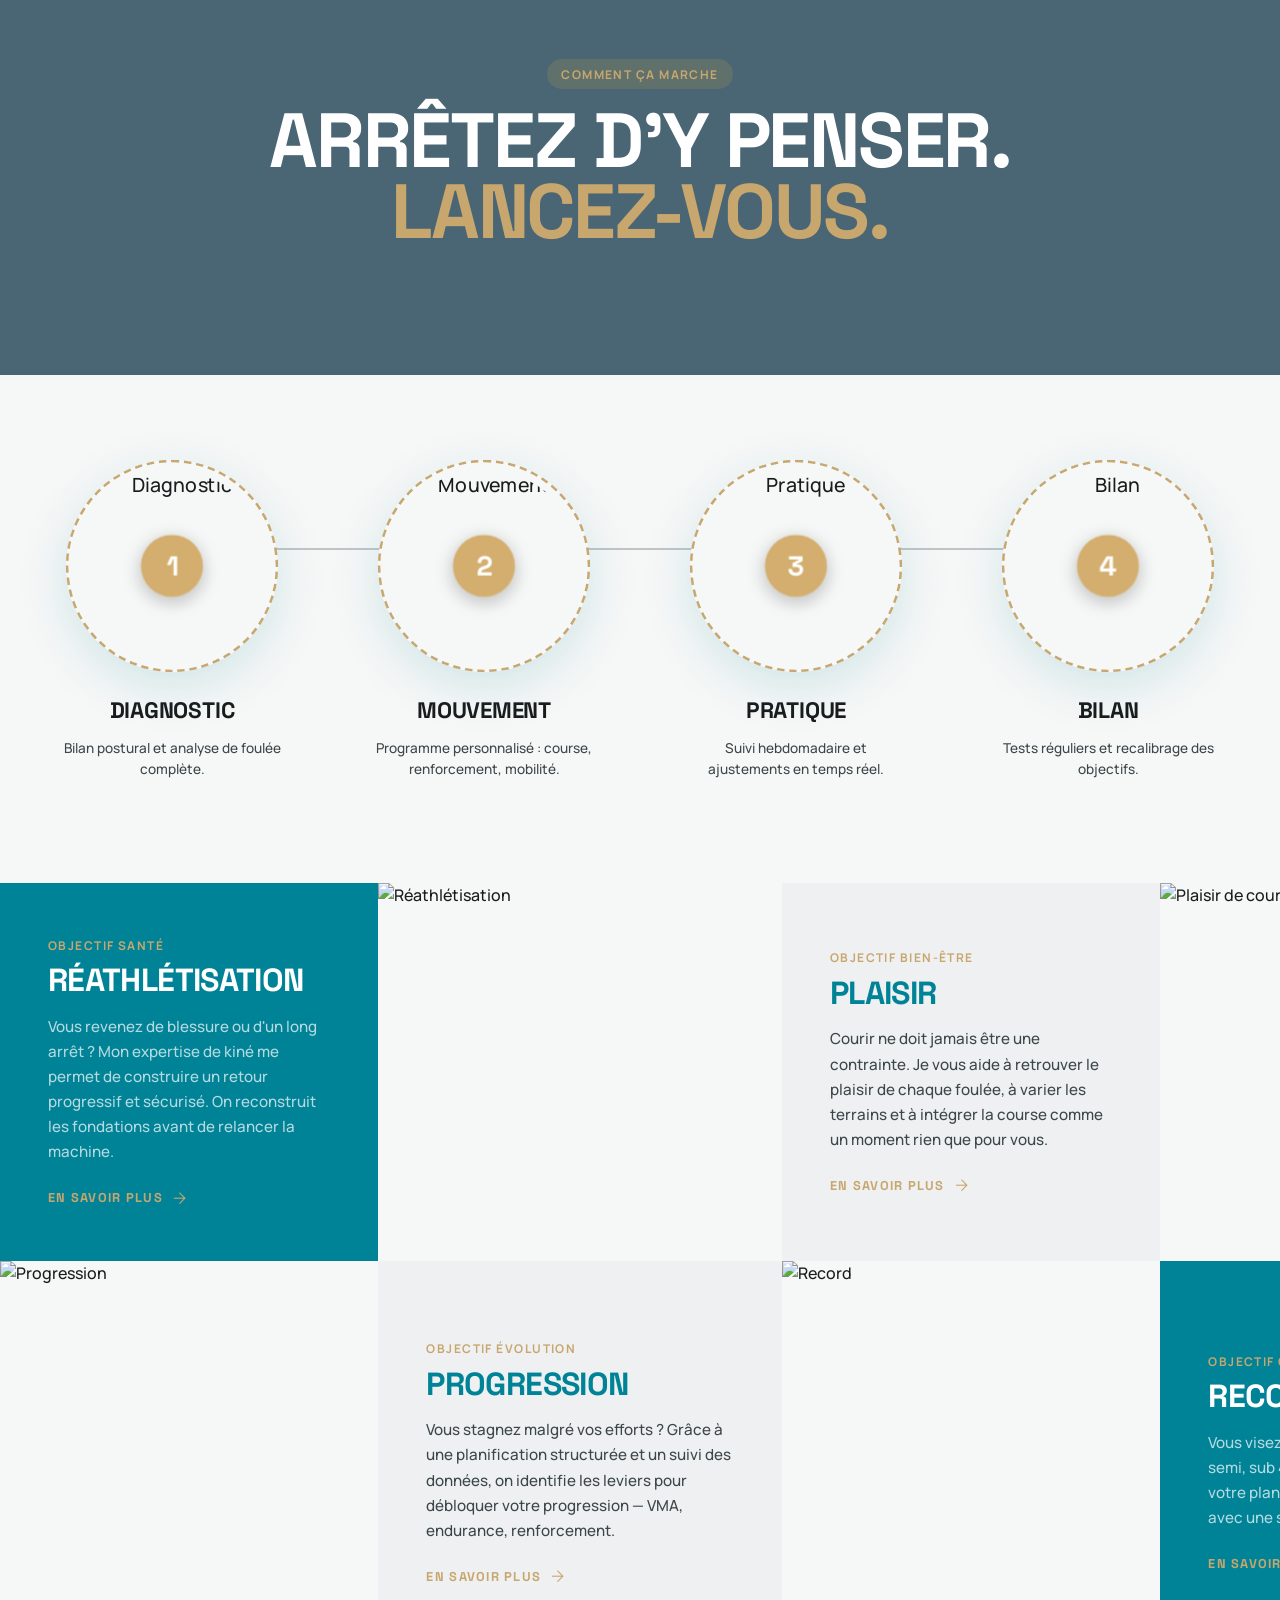
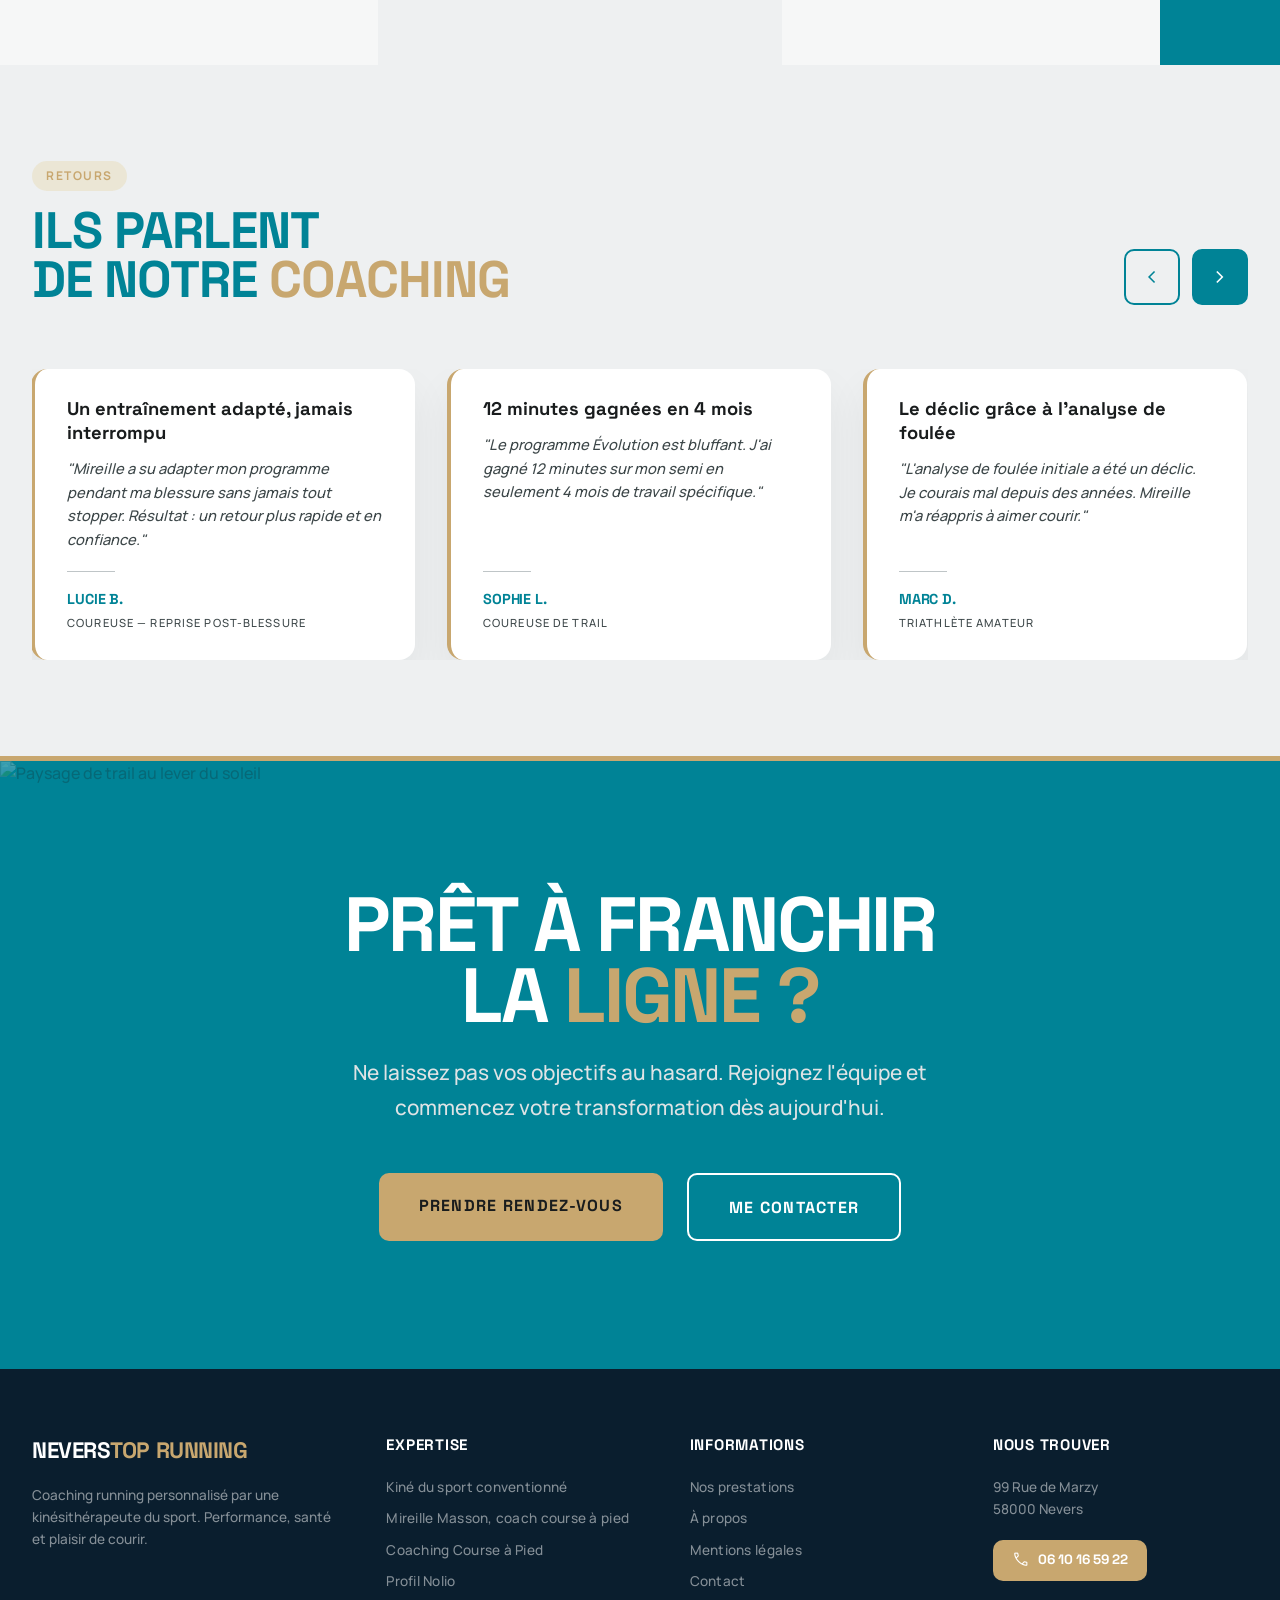
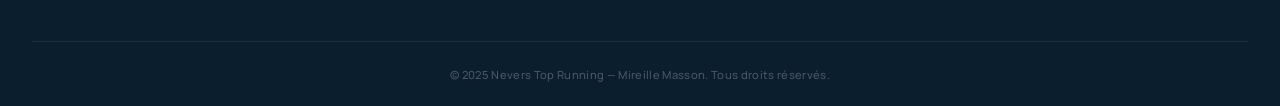
==== commit 6573b3d1: "Adding new styles and new prestation page" ====
--- a/index.html
+++ b/index.html
@@ -53,6 +53,7 @@
       <div class="nav__links">
         <a href="#accueil" class="nav__link active">Accueil</a>
         <a href="#prestations" class="nav__link">Prestations</a>
+        <a href="coaching-course-a-pied.html" class="nav__link">Coaching</a>
         <a href="#apropos" class="nav__link">À Propos</a>
         <a href="#contact" class="nav__link">Contact</a>
       </div>
@@ -70,6 +71,7 @@
   <div class="nav__mobile" id="mobileMenu">
     <a href="#accueil" class="mobile-link">Accueil</a>
     <a href="#prestations" class="mobile-link">Prestations</a>
+    <a href="coaching-course-a-pied.html" class="mobile-link">Coaching</a>
     <a href="#apropos" class="mobile-link">À Propos</a>
     <a href="#contact" class="mobile-link">Contact</a>
     <a href="https://www.nolio.io/coach/masson.mireille40@gmail.com/" target="_blank" rel="noopener" class="mobile-link"
@@ -97,7 +99,7 @@
       <div class="hero__content">
         <div>
           <span class="text-label hero__tag reveal">Performance & Santé</span>
-          <h1 class="text-display reveal reveal-delay-1" style="color:white;">
+          <h1 class="text-display reveal reveal-delay-1" style="color:white; white-space:nowrap;">
             Courir juste<br><span>Progresser avec maîtrise</span>
           </h1>
           <p class="hero__subtitle reveal reveal-delay-2">
@@ -201,7 +203,8 @@
     <div class="parallax-quote__content reveal">
       <span class="material-symbols-outlined parallax-quote__icon filled">format_quote</span>
       <p class="parallax-quote__text">
-        Courir juste, écouter son corps,<br>progresser avec maîtrise pour trouver<br><em>l'équilibre entre santé, performance et plaisir</em>
+        Courir juste, écouter son corps,<br>progresser avec maîtrise pour trouver<br><em>l'équilibre entre santé,
+          performance et plaisir</em>
       </p>
       <div class="parallax-quote__line"></div>
       <span class="text-label parallax-quote__author">Mireille Masson — Coach sportive & Kiné du sport à Nevers</span>
@@ -215,69 +218,85 @@
         <span class="text-label reveal">Nos Offres</span>
         <h2 class="text-headline reveal reveal-delay-1">Prestations <span>Coaching</span></h2>
       </div>
-      <div class="prestations__grid">
-        <!-- Card 1 -->
-        <a href="https://www.nolio.io/coach/masson.mireille40@gmail.com/" target="_blank" rel="noopener"
-          class="pricing-card pricing-card--default reveal">
-          <span class="material-symbols-outlined pricing-card__icon">health_and_safety</span>
-          <h3 class="pricing-card__title">Rencontre et bilan</h3>
-          <p class="pricing-card__desc">Un diagnostic de votre condition physique et de vos objectifs actuels.</p>
-          <div class="pricing-card__price">30 € <span>/ séance</span></div>
-          <ul class="pricing-card__features">
-            <li class="pricing-card__feature"><span class="material-symbols-outlined filled">check_circle</span> Entretien en présentiel ou vidéo</li>
-            <li class="pricing-card__feature"><span class="material-symbols-outlined filled">check_circle</span> 30' pour évaluer votre profil</li>
-            <li class="pricing-card__feature"><span class="material-symbols-outlined filled">check_circle</span> Proposition de piste d'accompagnement</li>
-          </ul>
-          <span class="pricing-card__btn pricing-card__btn--outline">Détails</span>
-        </a>
-        <!-- Card 2 — Profilage -->
-        <a href="https://www.nolio.io/coach/masson.mireille40@gmail.com/" target="_blank" rel="noopener"
-          class="pricing-card pricing-card--default reveal">
-          <span class="material-symbols-outlined pricing-card__icon">videocam</span>
-          <h3 class="pricing-card__title">Profilage</h3>
-          <p class="pricing-card__desc">Analyse de la foulée et des data.</p>
-          <div class="pricing-card__price">30 € <span>/ séance</span></div>
-          <ul class="pricing-card__features">
-            <li class="pricing-card__feature"><span class="material-symbols-outlined filled">check_circle</span> Analyse vidéo via Ochy</li>
-            <li class="pricing-card__feature"><span class="material-symbols-outlined filled">check_circle</span> Analyse des data via votre montre connectée</li>
-            <li class="pricing-card__feature"><span class="material-symbols-outlined filled">check_circle</span> Évaluation de vos objectifs</li>
-          </ul>
-          <span class="pricing-card__btn pricing-card__btn--outline">Détails</span>
-        </a>
-        <!-- Card 3 — Featured -->
-        <a href="https://www.nolio.io/coach/masson.mireille40@gmail.com/" target="_blank" rel="noopener"
-          class="pricing-card pricing-card--featured reveal reveal-delay-1">
-          <div class="pricing-card__badge text-label" style="font-weight:900;letter-spacing:0.15em;">Populaire</div>
-          <span class="material-symbols-outlined pricing-card__icon">directions_run</span>
-          <h3 class="pricing-card__title">Forfait Débutant</h3>
-          <p class="pricing-card__desc">L'accompagnement idéal pour se lancer sereinement dans l'aventure running.</p>
-          <div class="pricing-card__price">60 € <span>/ mois</span></div>
-          <ul class="pricing-card__features">
-            <li class="pricing-card__feature" style="color:white;"><span
-                class="material-symbols-outlined filled">check_circle</span> Programme progressif</li>
-            <li class="pricing-card__feature" style="color:white;"><span
-                class="material-symbols-outlined filled">check_circle</span> Suivi hebdomadaire</li>
-            <li class="pricing-card__feature" style="color:white;"><span
-                class="material-symbols-outlined filled">check_circle</span> Accès application Nolio</li>
-          </ul>
-          <span class="pricing-card__btn pricing-card__btn--gold">Détails</span>
-        </a>
-        <!-- Card 3 -->
-        <a href="https://www.nolio.io/coach/masson.mireille40@gmail.com/" target="_blank" rel="noopener"
-          class="pricing-card pricing-card--default reveal reveal-delay-2">
-          <span class="material-symbols-outlined pricing-card__icon">bolt</span>
-          <h3 class="pricing-card__title">Forfait Evolution</h3>
-          <p class="pricing-card__desc">Pour les coureurs confirmés avec un objectif de progression.</p>
-          <div class="pricing-card__price">90 € <span>/ mois</span></div>
-          <ul class="pricing-card__features">
-            <li class="pricing-card__feature"><span class="material-symbols-outlined filled">check_circle</span>
-              Planification annuelle</li>
-            <li class="pricing-card__feature"><span class="material-symbols-outlined filled">check_circle</span>
-              Programme uniquement course à pied</li>
-            <li class="pricing-card__feature"><span class="material-symbols-outlined filled">check_circle</span> Accès application Nolio</li>
-          </ul>
-          <span class="pricing-card__btn pricing-card__btn--outline">Détails</span>
-        </a>
+      <div class="prestations__slider-wrap">
+        <div class="prestations__slider" id="prestationsSlider">
+          <!-- Card 1 — Rencontre et bilan -->
+          <a href="coaching-course-a-pied.html" target="_blank" rel="noopener"
+            class="pricing-card pricing-card--default">
+            <span class="material-symbols-outlined pricing-card__icon">health_and_safety</span>
+            <h3 class="pricing-card__title">Rencontre et bilan</h3>
+            <p class="pricing-card__desc">Un diagnostic de votre condition physique et de vos objectifs actuels.</p>
+            <div class="pricing-card__price">30 € <span>/ séance</span></div>
+            <ul class="pricing-card__features">
+              <li class="pricing-card__feature"><span class="material-symbols-outlined filled">check_circle</span>
+                Entretien en présentiel ou vidéo</li>
+              <li class="pricing-card__feature"><span class="material-symbols-outlined filled">check_circle</span> 30'
+                pour évaluer votre profil</li>
+              <li class="pricing-card__feature"><span class="material-symbols-outlined filled">check_circle</span>
+                Proposition de piste d'accompagnement</li>
+            </ul>
+            <span class="pricing-card__btn pricing-card__btn--outline">Détails</span>
+          </a>
+          <!-- Card 2 — Profilage -->
+          <a href="coaching-course-a-pied.html" target="_blank" rel="noopener"
+            class="pricing-card pricing-card--default">
+            <span class="material-symbols-outlined pricing-card__icon">videocam</span>
+            <h3 class="pricing-card__title">Profilage</h3>
+            <p class="pricing-card__desc">Analyse de la foulée et des data.</p>
+            <div class="pricing-card__price">30 € <span>/ séance</span></div>
+            <ul class="pricing-card__features">
+              <li class="pricing-card__feature"><span class="material-symbols-outlined filled">check_circle</span>
+                Analyse vidéo via Ochy</li>
+              <li class="pricing-card__feature"><span class="material-symbols-outlined filled">check_circle</span>
+                Analyse des data via votre montre connectée</li>
+              <li class="pricing-card__feature"><span class="material-symbols-outlined filled">check_circle</span>
+                Évaluation de vos objectifs</li>
+            </ul>
+            <span class="pricing-card__btn pricing-card__btn--outline">Détails</span>
+          </a>
+          <!-- Card 3 — Forfait Débutant -->
+          <a href="coaching-course-a-pied.html" target="_blank" rel="noopener"
+            class="pricing-card pricing-card--default" data-featured="true">
+            <div class="pricing-card__badge text-label" style="font-weight:900;letter-spacing:0.15em;">Populaire</div>
+            <span class="material-symbols-outlined pricing-card__icon">directions_run</span>
+            <h3 class="pricing-card__title">Forfait Débutant</h3>
+            <p class="pricing-card__desc">L'accompagnement idéal pour se lancer sereinement dans l'aventure running.</p>
+            <div class="pricing-card__price">60 € <span>/ mois</span></div>
+            <ul class="pricing-card__features">
+              <li class="pricing-card__feature"><span class="material-symbols-outlined filled">check_circle</span>
+                Programme progressif</li>
+              <li class="pricing-card__feature"><span class="material-symbols-outlined filled">check_circle</span> Suivi
+                hebdomadaire</li>
+              <li class="pricing-card__feature"><span class="material-symbols-outlined filled">check_circle</span> Accès
+                application Nolio</li>
+            </ul>
+            <span class="pricing-card__btn pricing-card__btn--outline">Détails</span>
+          </a>
+          <!-- Card 4 — Forfait Evolution -->
+          <a href="coaching-course-a-pied.html" target="_blank" rel="noopener"
+            class="pricing-card pricing-card--default">
+            <span class="material-symbols-outlined pricing-card__icon">bolt</span>
+            <h3 class="pricing-card__title">Forfait Evolution</h3>
+            <p class="pricing-card__desc">Pour les coureurs confirmés avec un objectif de progression.</p>
+            <div class="pricing-card__price">90 € <span>/ mois</span></div>
+            <ul class="pricing-card__features">
+              <li class="pricing-card__feature"><span class="material-symbols-outlined filled">check_circle</span>
+                Planification annuelle</li>
+              <li class="pricing-card__feature"><span class="material-symbols-outlined filled">check_circle</span>
+                Programme uniquement course à pied</li>
+              <li class="pricing-card__feature"><span class="material-symbols-outlined filled">check_circle</span> Accès
+                application Nolio</li>
+            </ul>
+            <span class="pricing-card__btn pricing-card__btn--outline">Détails</span>
+          </a>
+        </div>
+        <!-- Navigation -->
+        <button class="prestations__nav-btn prestations__nav-btn--prev" id="prestPrev" aria-label="Précédent">
+          <span class="material-symbols-outlined">chevron_left</span>
+        </button>
+        <button class="prestations__nav-btn prestations__nav-btn--next" id="prestNext" aria-label="Suivant">
+          <span class="material-symbols-outlined">chevron_right</span>
+        </button>
       </div>
 
       <!-- Performance Banner -->
@@ -416,7 +435,8 @@
             <div class="coach-gallery__insta-likes"><span
                 class="material-symbols-outlined filled coach-gallery__insta-heart">favorite</span><span
                 class="coach-gallery__insta-count">243</span></div>
-            <p class="coach-gallery__insta-caption"><strong>mireille.masson</strong> Marathon Pour Tous Paris 2024. Moment magique entre soeur !</p>
+            <p class="coach-gallery__insta-caption"><strong>mireille.masson</strong> Marathon Pour Tous Paris 2024.
+              Moment magique entre soeur !</p>
             <p class="coach-gallery__insta-tags">#paris2024 #marathon #marathonpourtous #running</p>
           </div>
         </div>
@@ -515,7 +535,8 @@
             <div class="coach-gallery__insta-likes"><span
                 class="material-symbols-outlined filled coach-gallery__insta-heart">favorite</span><span
                 class="coach-gallery__insta-count">134</span></div>
-            <p class="coach-gallery__insta-caption"><strong>mireille.masson</strong> Championne de ligue BFC 2024 format sprint</p>
+            <p class="coach-gallery__insta-caption"><strong>mireille.masson</strong> Championne de ligue BFC 2024 format
+              sprint</p>
             <p class="coach-gallery__insta-tags">#medaille #course #finisher #bonheur #running</p>
           </div>
         </div>
@@ -656,8 +677,7 @@
       </div>
       <div class="process-banner__overlay"></div>
       <div class="process-banner__content reveal">
-        <span class="text-label" style="color:var(--tertiary);margin-bottom:1rem;display:block;">Comment ça
-          marche</span>
+        <span class="text-label" style="margin-bottom:1rem;">Comment ça marche</span>
         <h2 class="text-display" style="color:white;">Arrêtez d'y penser.<br><span
             style="color:var(--tertiary);">Lancez-vous.</span></h2>
       </div>
@@ -875,6 +895,7 @@
         <div class="footer__links">
           <a href="coach-running.html" class="footer__link">Kiné du sport conventionné</a>
           <a href="coach-running.html" class="footer__link">Mireille Masson, coach course à pied</a>
+          <a href="coaching-course-a-pied.html" class="footer__link">Coaching Course à Pied</a>
           <a href="https://www.nolio.io/coach/masson.mireille40@gmail.com/" target="_blank" rel="noopener"
             class="footer__link">Profil Nolio</a>
         </div>
@@ -883,9 +904,9 @@
       <div>
         <h4 class="footer__col-title">Informations</h4>
         <div class="footer__links">
+          <a href="coaching-course-a-pied.html" class="footer__link">Nos prestations</a>
+          <a href="coach-running.html" class="footer__link">À propos</a>
           <a href="mentions-legales.html" class="footer__link">Mentions légales</a>
-          <a href="index.html#prestations" class="footer__link">Nos prestations</a>
-          <a href="index.html#apropos" class="footer__link">À propos</a>
           <a href="index.html#contact" class="footer__link">Contact</a>
         </div>
       </div>
--- a/assets/css/main.css
+++ b/assets/css/main.css
@@ -179,11 +179,17 @@
 
 
     .text-label {
+      display: inline-block;
+      width: fit-content;
+      background: rgba(212, 175, 55, 0.15);
+      color: var(--tertiary);
       font-family: 'Manrope', sans-serif;
       font-weight: 700;
       font-size: 0.75rem;
-      letter-spacing: 0.2em;
-      text-transform: uppercase;
+      letter-spacing: 0.12em;
+      text-transform: uppercase;
+      padding: 0.35rem 0.9rem;
+      border-radius: 100px;
     }
 
     /* Titres sur fond sombre → blanc */
@@ -815,4 +821,33 @@
     body.menu-open {
       overflow: hidden;
     }
-  +
+/* ============================================
+   PAGE HERO BREADCRUMB
+   ============================================ */
+.page-hero__breadcrumb {
+  display: flex;
+  align-items: center;
+  gap: 0.5rem;
+  margin-bottom: 1.5rem;
+  font-size: 0.78rem;
+  font-weight: 600;
+  letter-spacing: 0.08em;
+  text-transform: uppercase;
+  color: var(--on-surface-variant);
+}
+
+.page-hero__breadcrumb a {
+  color: var(--on-surface-variant);
+  text-decoration: none;
+  transition: color 0.2s;
+}
+
+.page-hero__breadcrumb a:hover {
+  color: var(--primary);
+}
+
+.page-hero__breadcrumb .material-symbols-outlined {
+  font-size: 1rem;
+  opacity: 0.5;
+}
--- a/assets/css/index.css
+++ b/assets/css/index.css
@@ -507,26 +507,126 @@
     }
 
     .prestations__header .text-label {
-      color: var(--tertiary);
       margin-bottom: 1rem;
-      display: block;
     }
 
     .prestations__header .text-headline span {
       color: var(--tertiary);
     }
 
-    .prestations__grid {
-      display: grid;
-      grid-template-columns: 1fr;
-      gap: 0;
-    }
-
-    @media (min-width: 768px) {
-      .prestations__grid {
-        grid-template-columns: 1fr 1fr 1fr;
-      }
-    }
+    /* ---- Slider prestations ---- */
+    .prestations__slider-wrap {
+      position: relative;
+      overflow: hidden;
+      padding: 2.5rem 0;   /* respiration verticale pour le scale */
+      margin: 0 -0.5rem;
+    }
+
+    .prestations__slider {
+      display: flex;
+      will-change: transform;
+      gap: 1.5rem;
+    }
+
+    /* Mobile : 1 carte pleine largeur */
+    .prestations__slider .pricing-card {
+      flex: 0 0 100%;
+      max-width: 100%;
+      padding: 2rem 1.5rem;
+    }
+
+    /* Desktop : 3 cartes — calcul exact : (100% - 2 gaps) / 3 */
+    @media (min-width: 640px) {
+      .prestations__slider .pricing-card {
+        flex: 0 0 calc(33.333% - 1rem);
+        max-width: calc(33.333% - 1rem);
+        padding: 2.5rem;
+      }
+    }
+
+    /* Transition ease-in-out sur toutes les propriétés visuelles */
+    .prestations__slider .pricing-card {
+      transition: background 0.3s ease-in-out,
+                  color      0.3s ease-in-out,
+                  box-shadow 0.3s ease-in-out,
+                  transform  0.3s ease-in-out;
+    }
+
+    /* Carte centrale : scale discret + z-index pour passer devant */
+    .prestations__slider .pricing-card--featured {
+      transform: scale(1.06);
+      z-index: 5;
+    }
+
+    /* Cartes latérales : pas de scale au hover */
+    .prestations__slider .pricing-card--default:hover {
+      transform: none;
+    }
+
+    /* Survol carte centrale → style initial fond blanc */
+    .prestations__slider .pricing-card--featured:hover {
+      background: white;
+      color: var(--on-surface);
+      transform: none;
+      box-shadow: inset 0 0 0 3px var(--tertiary), var(--shadow-strong);
+    }
+    .prestations__slider .pricing-card--featured:hover .pricing-card__desc {
+      color: var(--on-surface-variant);
+    }
+    .prestations__slider .pricing-card--featured:hover .pricing-card__feature {
+      color: var(--on-surface);
+    }
+    .prestations__slider .pricing-card--featured:hover .pricing-card__price {
+      color: var(--primary);
+    }
+    .prestations__slider .pricing-card--featured:hover .pricing-card__price span {
+      color: var(--on-surface-variant);
+    }
+    .prestations__slider .pricing-card--featured:hover .pricing-card__icon {
+      color: var(--tertiary);
+    }
+    .prestations__slider .pricing-card--featured:hover .pricing-card__title {
+      color: var(--primary);
+    }
+
+    /* Bouton de la carte centrale */
+    .prestations__slider .pricing-card--featured .pricing-card__btn--outline {
+      border-color: var(--tertiary);
+      color: var(--tertiary);
+    }
+    .prestations__slider .pricing-card--featured:hover .pricing-card__btn--outline {
+      border-color: var(--primary);
+      color: var(--primary);
+      background: transparent;
+    }
+
+    /* Navigation */
+    .prestations__nav-btn {
+      position: absolute;
+      top: 50%;
+      transform: translateY(-50%);
+      width: 44px;
+      height: 44px;
+      border-radius: 50%;
+      background: var(--surface);
+      border: 2px solid var(--tertiary);
+      color: var(--tertiary);
+      cursor: pointer;
+      display: flex;
+      align-items: center;
+      justify-content: center;
+      z-index: 10;
+      transition: background 0.2s, color 0.2s;
+      box-shadow: var(--shadow-strong);
+    }
+
+    .prestations__nav-btn:hover {
+      background: var(--tertiary);
+      color: var(--on-surface);
+    }
+
+    .prestations__nav-btn--prev { left: 0.5rem; }
+    .prestations__nav-btn--next { right: 0.5rem; }
 
     .pricing-card {
       padding: 2.5rem;
@@ -923,9 +1023,9 @@
     }
 
     .about__label {
-      color: var(--tertiary);
+      background: rgba(255, 255, 255, 0.15);
+      color: white;
       margin-bottom: 1.5rem;
-      display: block;
     }
 
     .about__title {
@@ -1623,9 +1723,16 @@
     }
 
     .checker__label {
+      display: block;
+      background: none;
+      padding: 0;
+      border-radius: 0;
       color: var(--tertiary);
       margin-bottom: 0.6rem;
-      display: block;
+    }
+
+    .checker__cell--dark .checker__label {
+      color: var(--tertiary);
     }
 
     .checker__title {
@@ -1691,9 +1798,7 @@
     }
 
     .testimonials__header .text-label {
-      color: var(--tertiary);
       margin-bottom: 1rem;
-      display: block;
     }
 
     .testimonials__header .text-headline span {
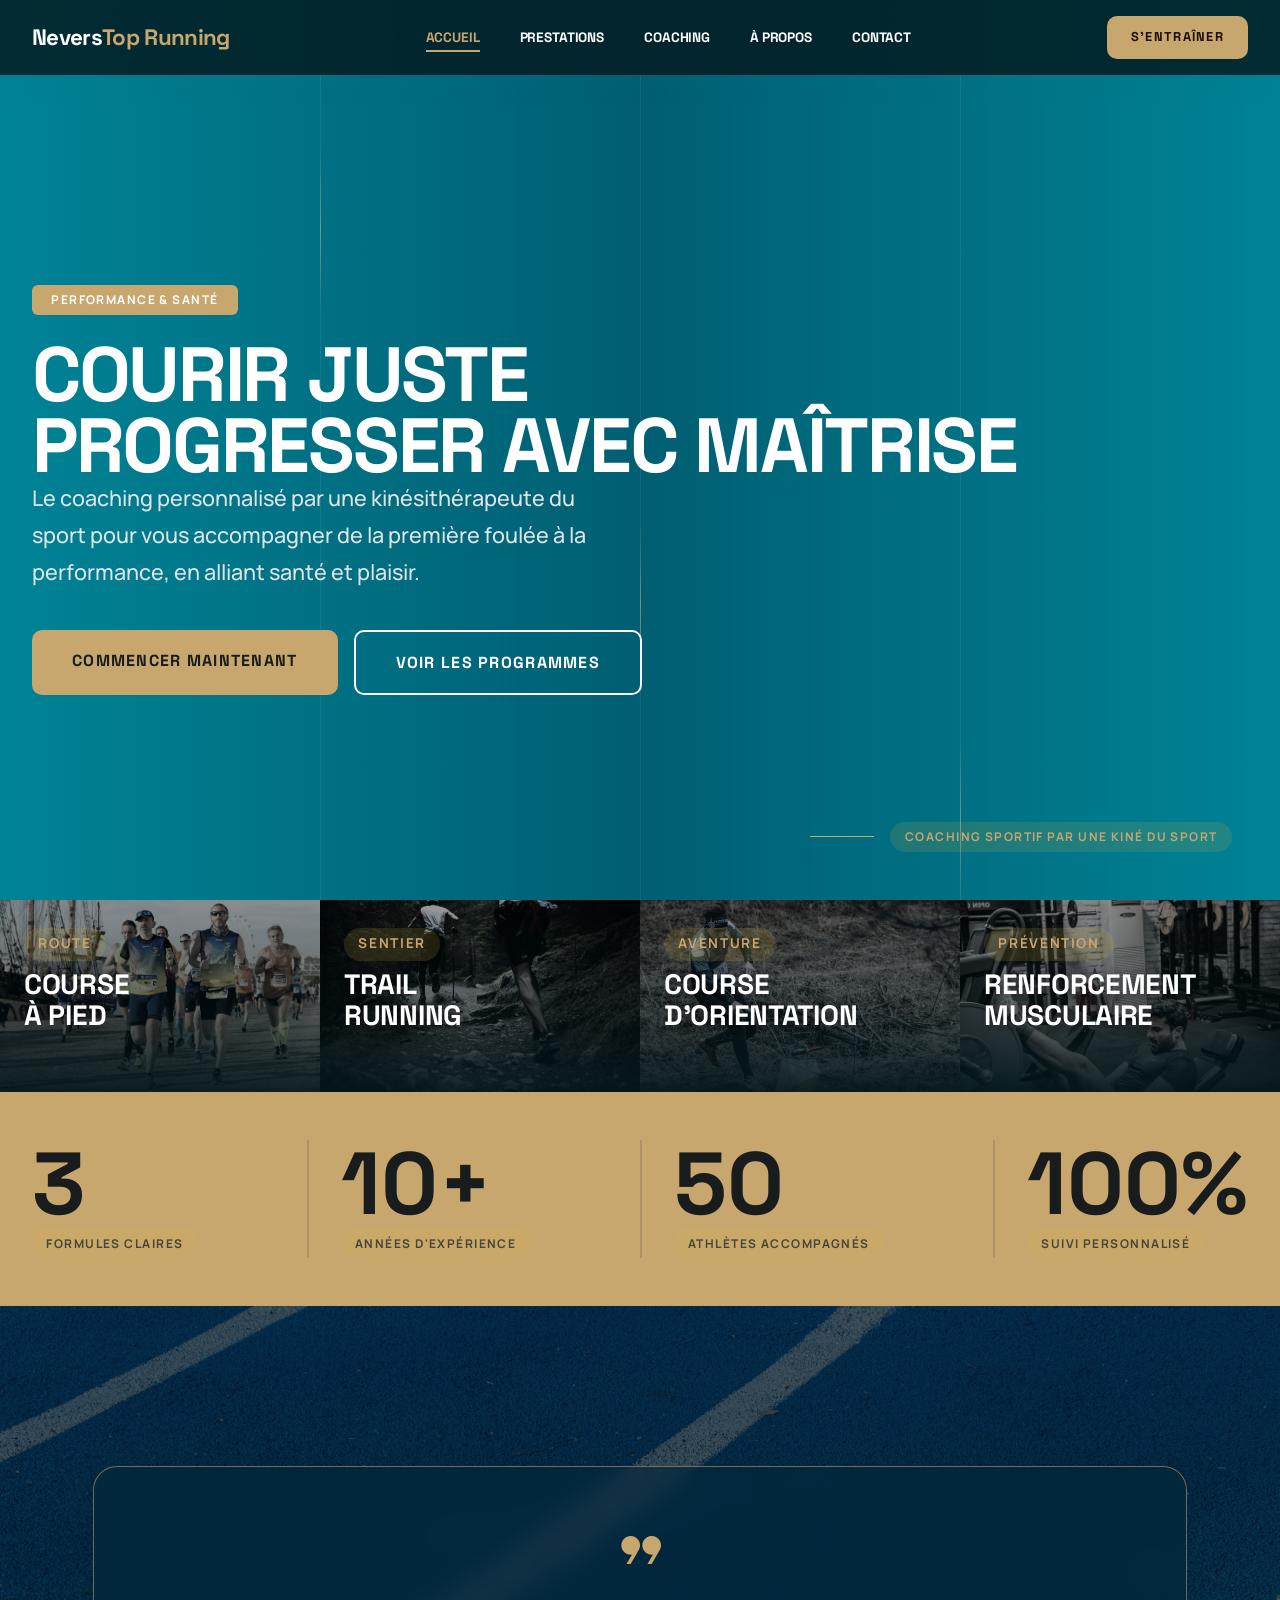
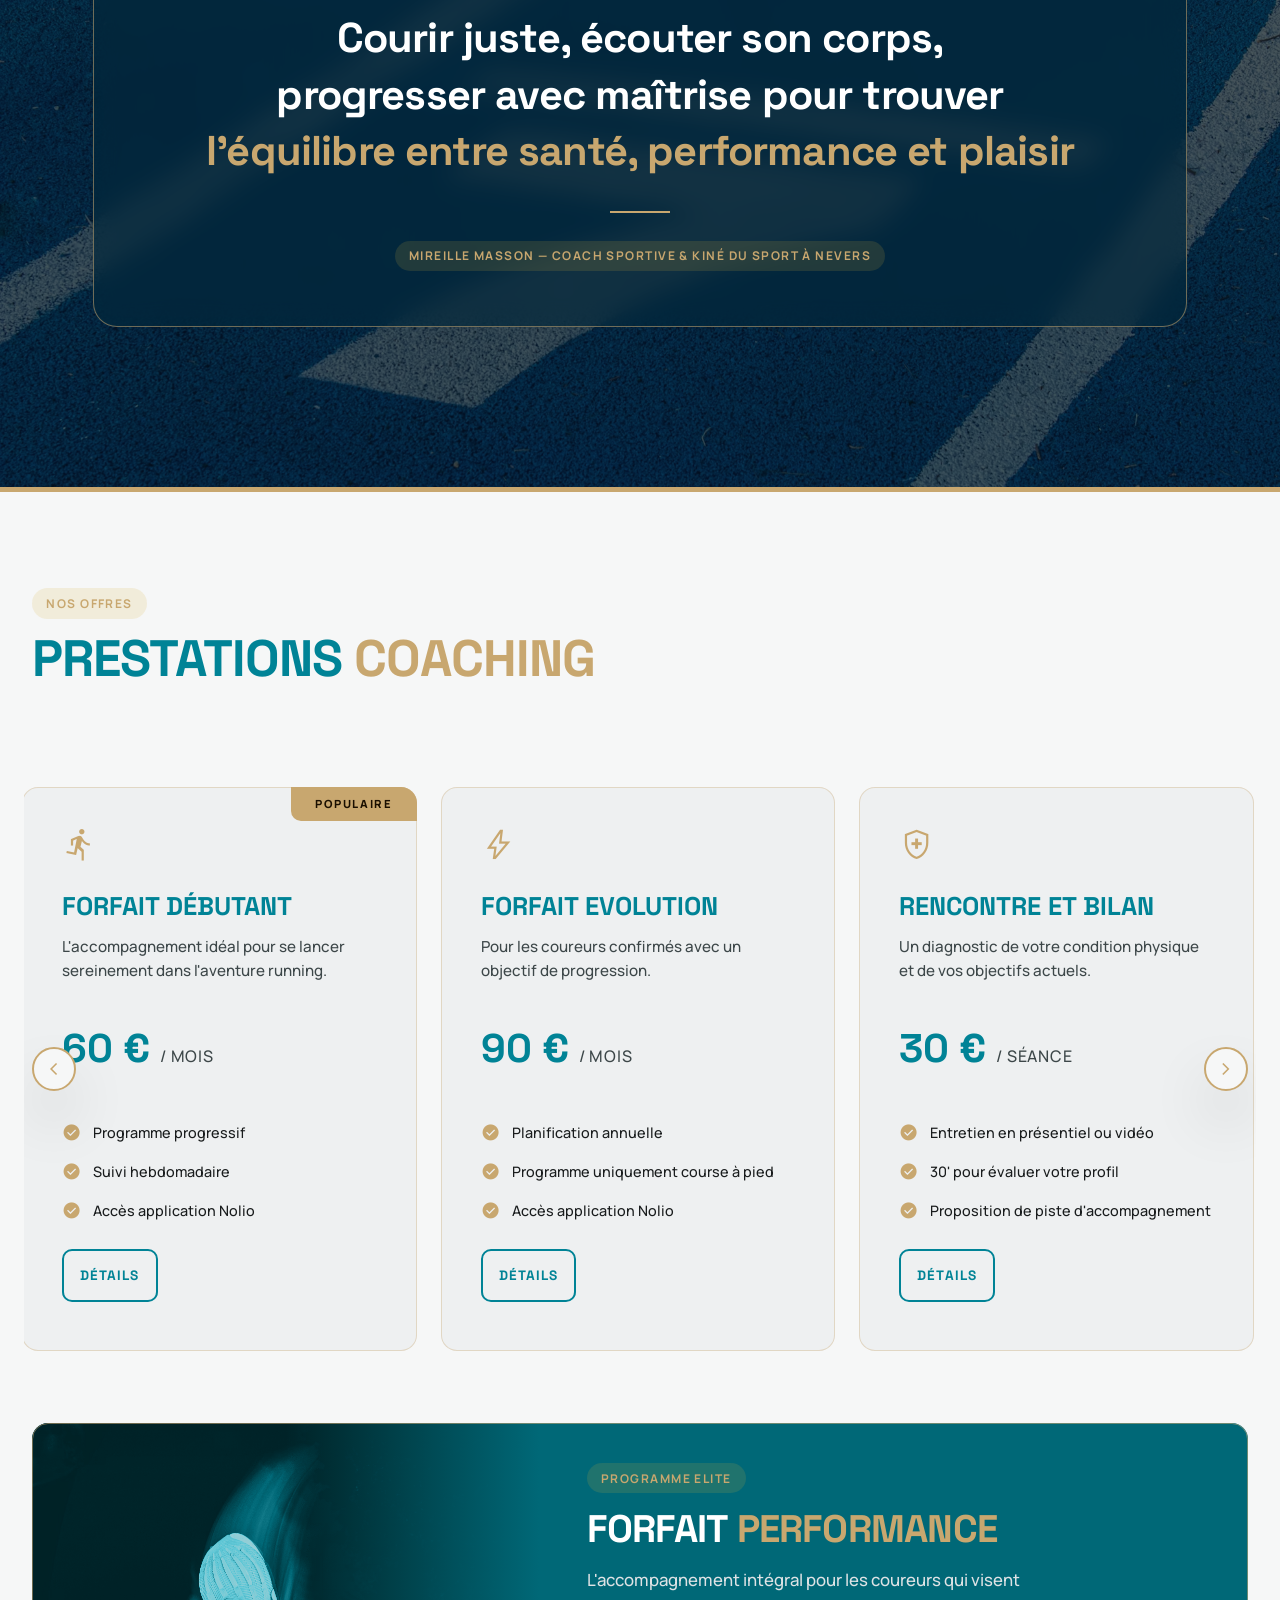
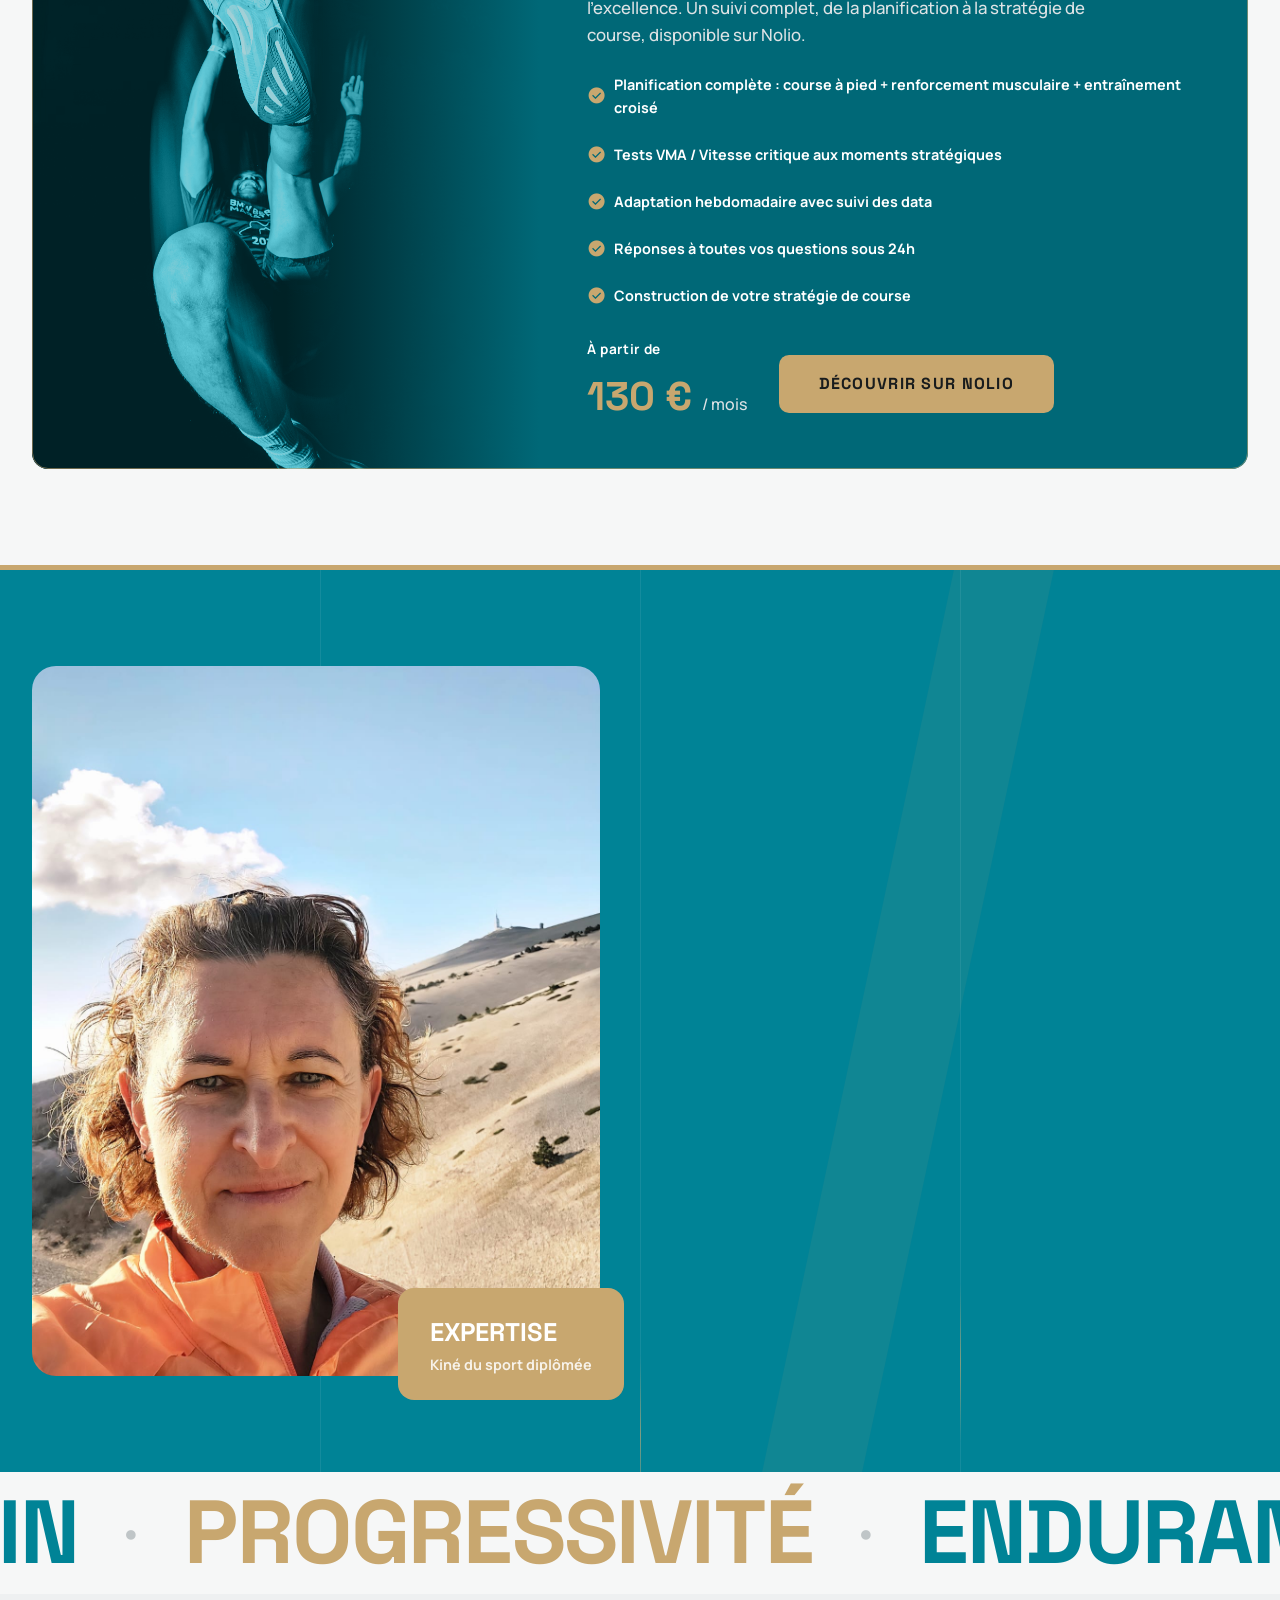
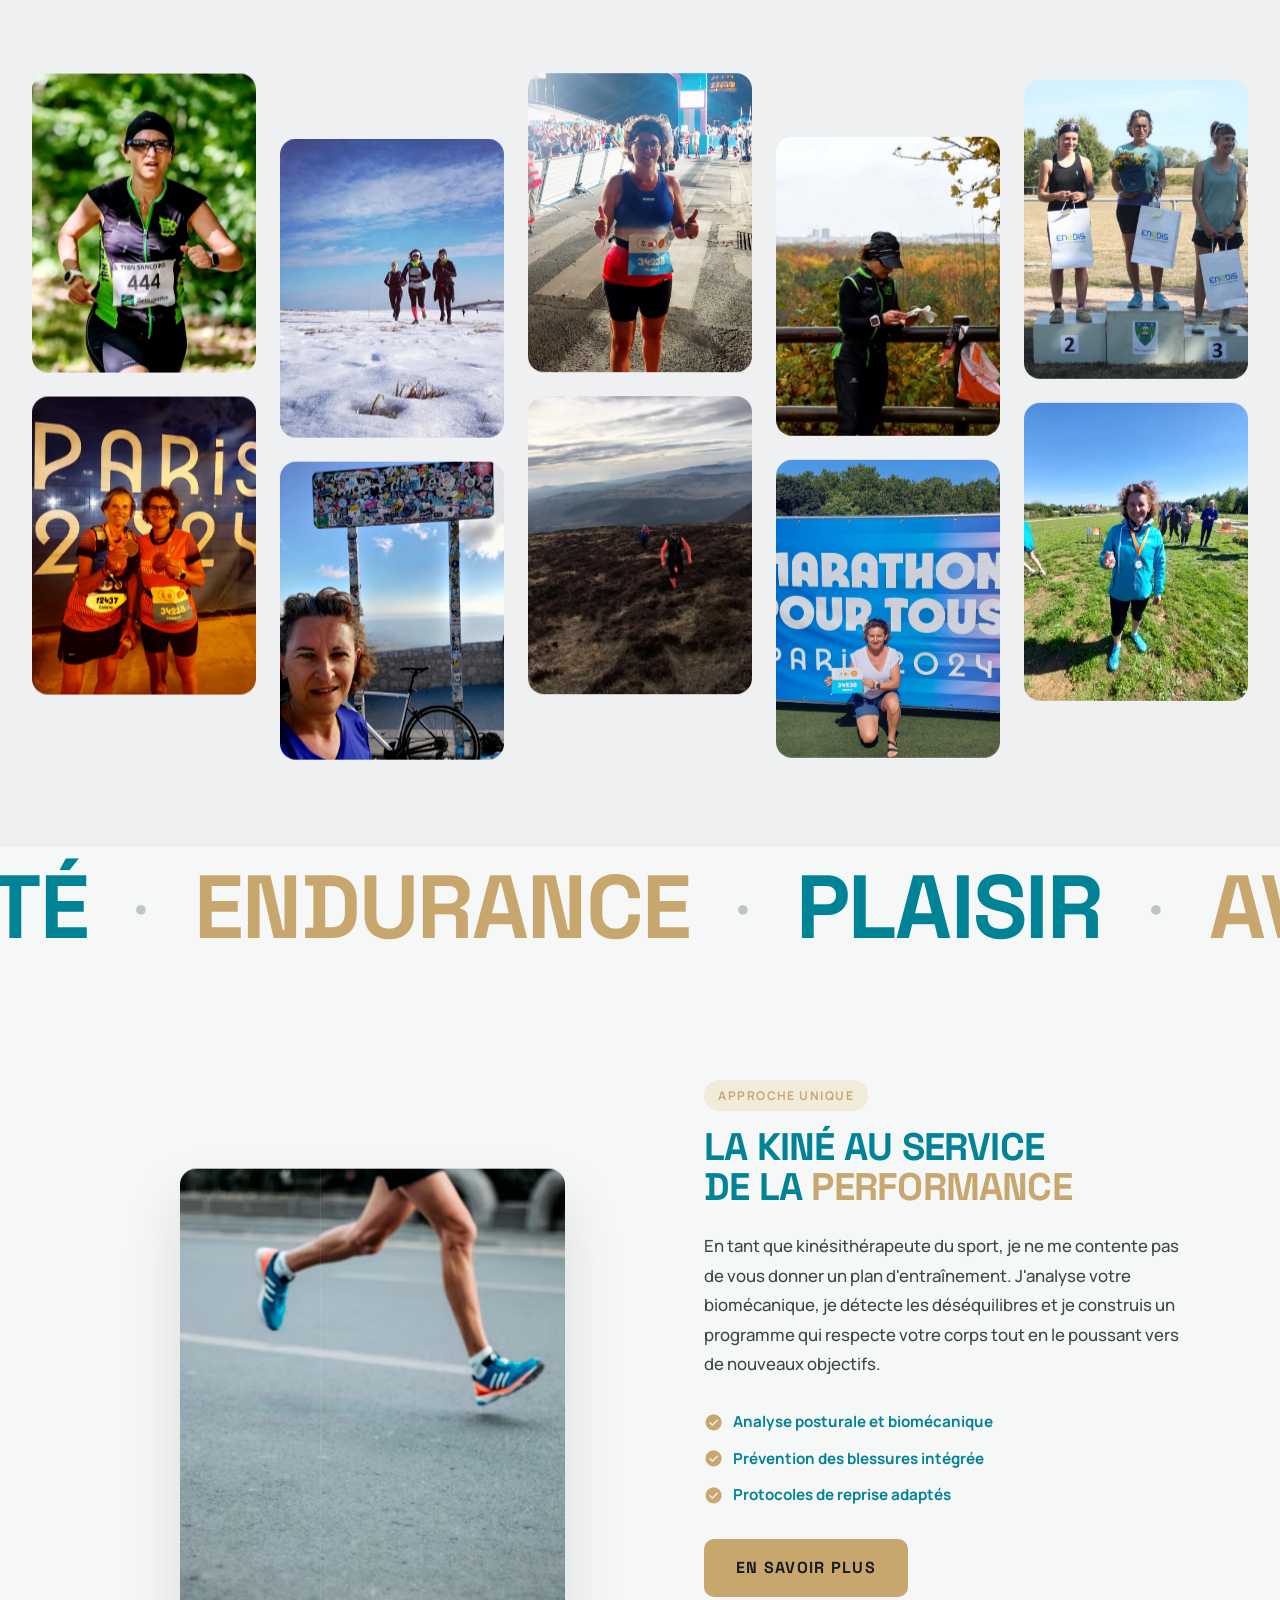
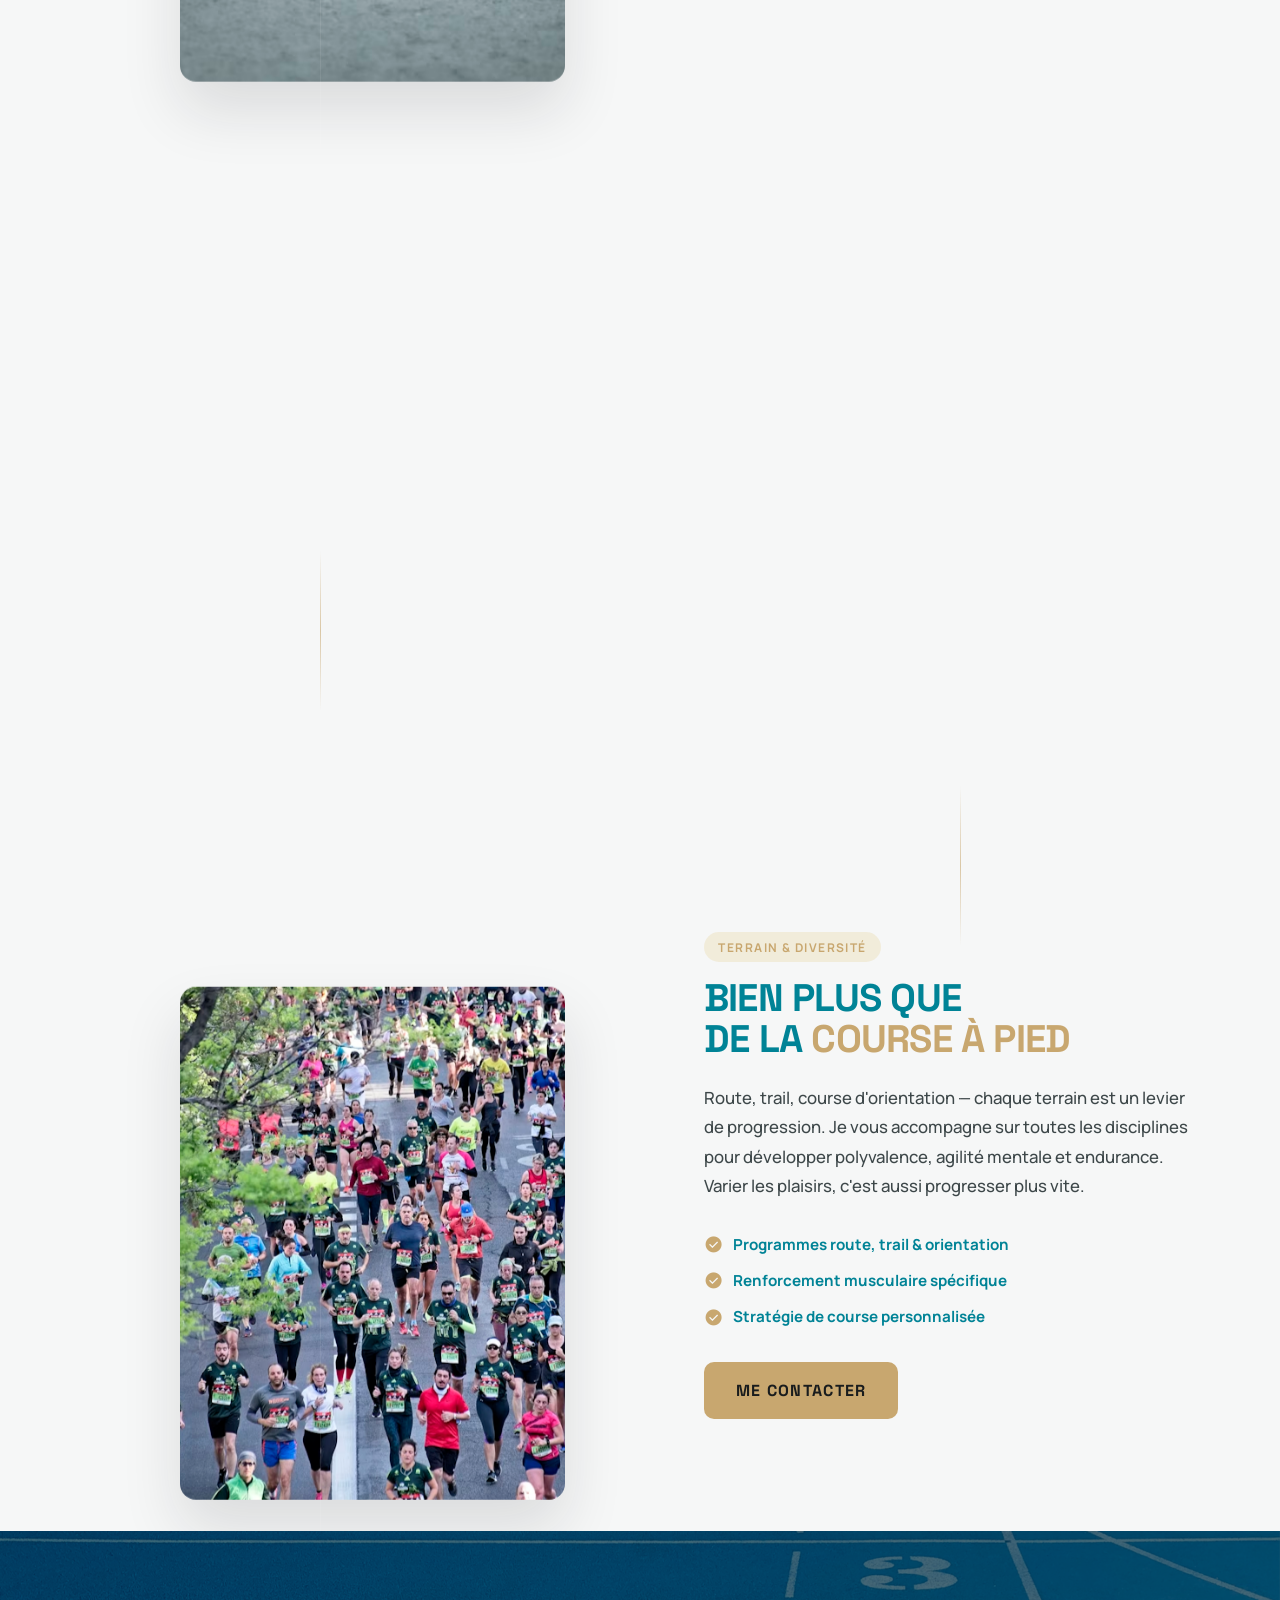
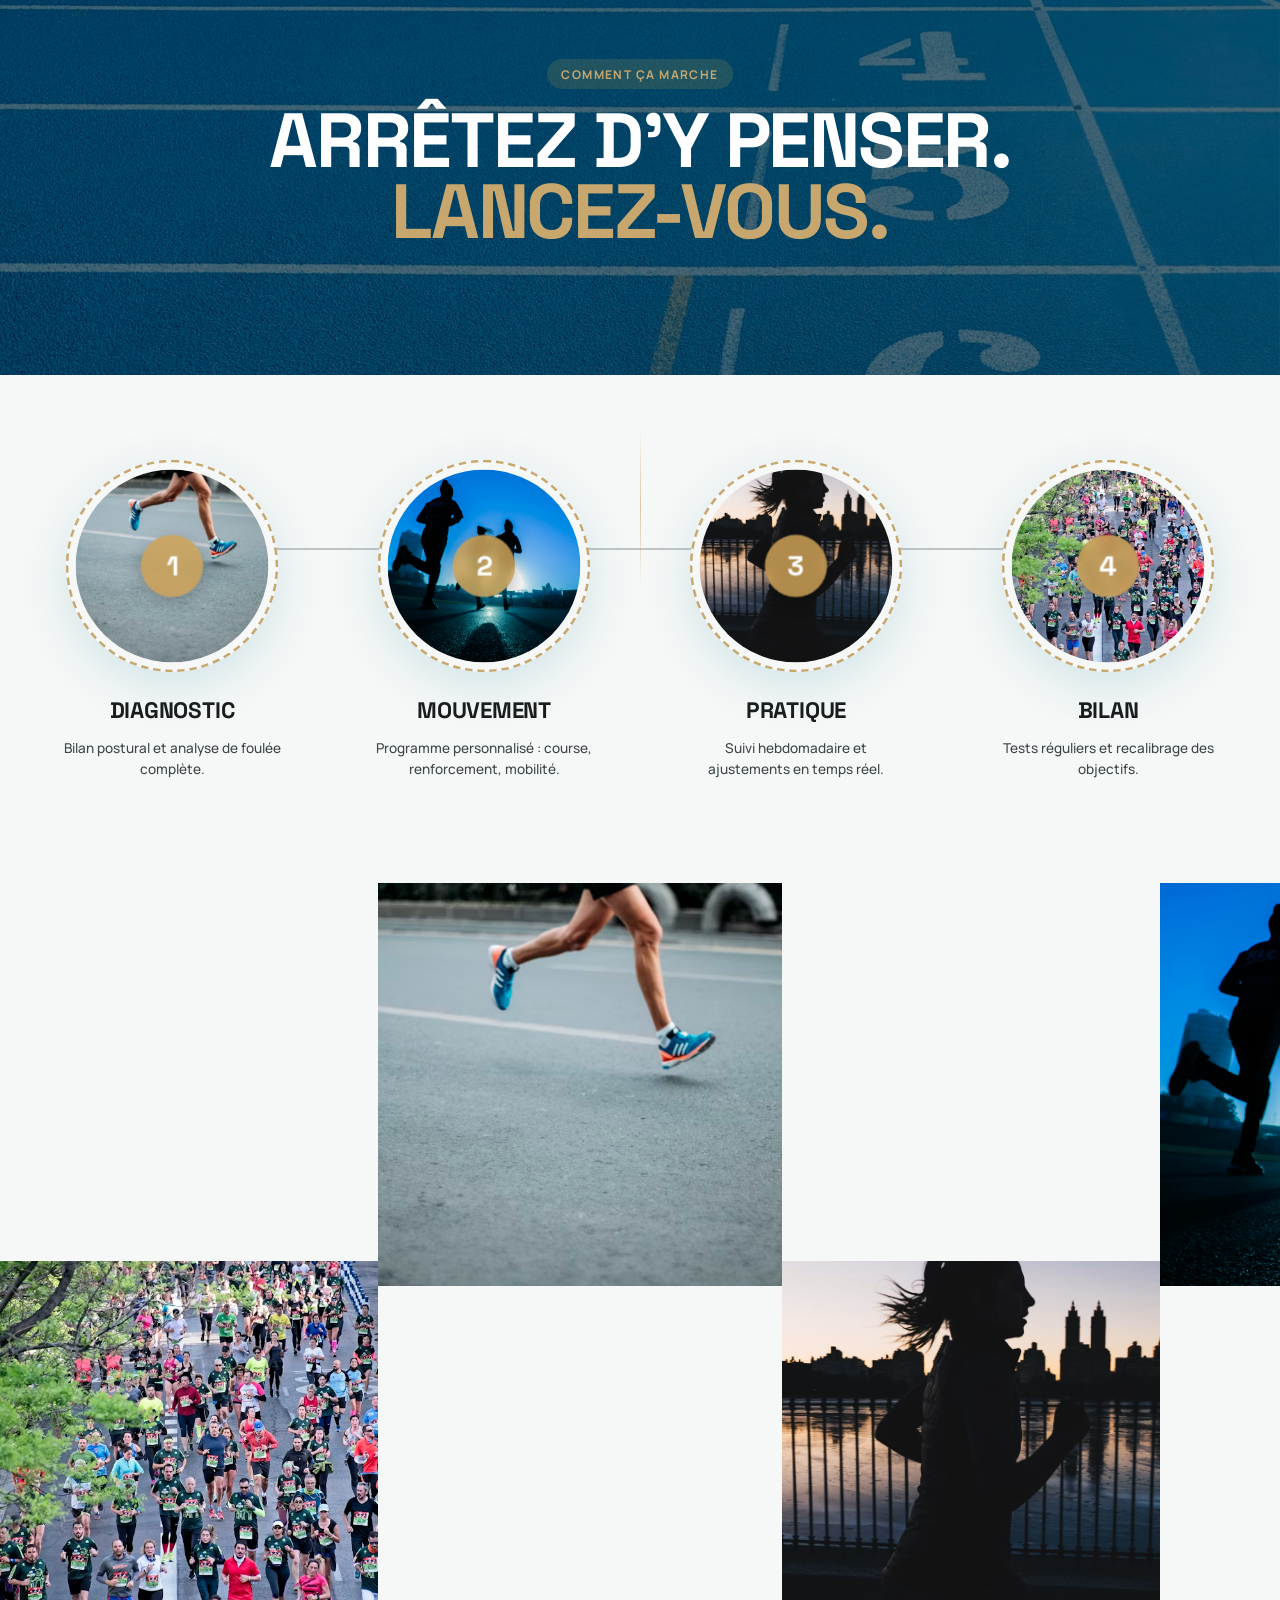
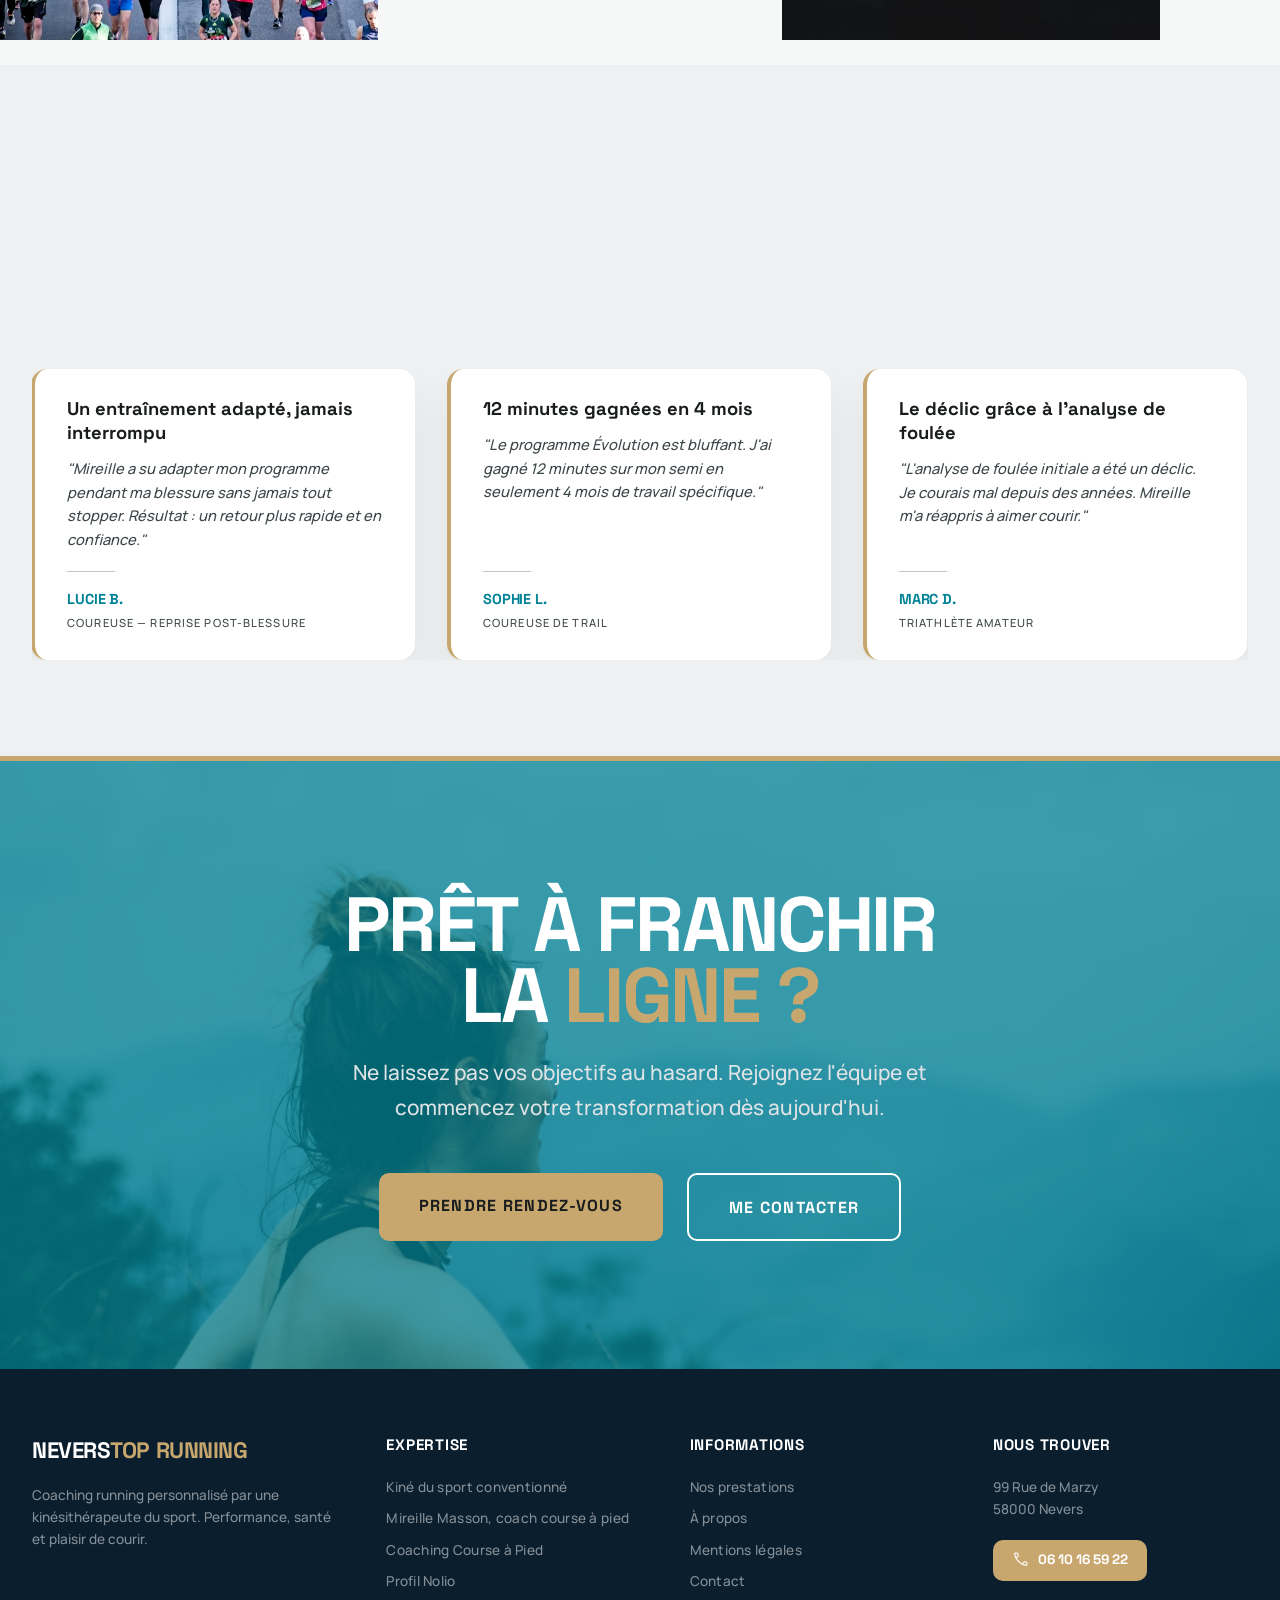
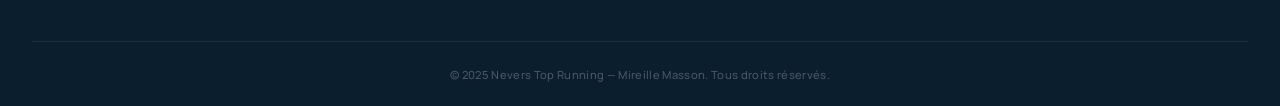
==== commit 8a32d7de: "Adding images and loading assets localy" ====
--- a/index.html
+++ b/index.html
@@ -124,7 +124,7 @@
   <section class="programs">
     <div class="program-box">
       <img class="program-box__img"
-        src="https://images.unsplash.com/photo-1513276193780-64b881470da8?q=80&w=1470&auto=format&fit=crop&ixlib=rb-4.1.0&ixid=M3wxMjA3fDB8MHxwaG90by1wYWdlfHx8fGVufDB8fHx8fA%3D%3D"
+        src="assets/img/unsplash/photo-1513276193780-64b881470da8.avif"
         alt="Course à pied sur route" loading="lazy">
       <div class="program-box__overlay"></div>
       <div class="program-box__content">
@@ -135,7 +135,7 @@
     </div>
     <div class="program-box">
       <img class="program-box__img"
-        src="https://images.unsplash.com/photo-1456613820599-bfe244172af5?q=80&w=2074&auto=format&fit=crop&ixlib=rb-4.1.0&ixid=M3wxMjA3fDB8MHxwaG90by1wYWdlfHx8fGVufDB8fHx8fA%3D%3D"
+        src="assets/img/unsplash/photo-1456613820599-bfe244172af5.avif"
         alt="Trail running en sentier" loading="lazy">
       <div class="program-box__overlay"></div>
       <div class="program-box__content">
@@ -146,7 +146,7 @@
     </div>
     <div class="program-box">
       <img class="program-box__img"
-        src="https://images.unsplash.com/photo-1714724983417-1211761da4bc?q=80&w=1974&auto=format&fit=crop&ixlib=rb-4.1.0&ixid=M3wxMjA3fDB8MHxwaG90by1wYWdlfHx8fGVufDB8fHx8fA%3D%3D"
+        src="assets/img/unsplash/photo-1714724983417-1211761da4bc.avif"
         alt="Course d'orientation" loading="lazy">
       <div class="program-box__overlay"></div>
       <div class="program-box__content">
@@ -157,7 +157,7 @@
     </div>
     <div class="program-box">
       <img class="program-box__img"
-        src="https://images.unsplash.com/photo-1744551612249-655d096b9f95?q=80&w=687&auto=format&fit=crop&ixlib=rb-4.1.0&ixid=M3wxMjA3fDB8MHxwaG90by1wYWdlfHx8fGVufDB8fHx8fA%3D%3D"
+        src="assets/img/unsplash/photo-1744551612249-655d096b9f95.avif"
         alt="Renforcement musculaire" loading="lazy">
       <div class="program-box__overlay"></div>
       <div class="program-box__content">
@@ -196,7 +196,7 @@
   <section class="parallax-quote">
     <div class="parallax-quote__bg" id="parallaxBg">
       <img
-        src="https://images.unsplash.com/photo-1584415942461-0b87dda9cc2b?q=80&w=1974&auto=format&fit=crop&ixlib=rb-4.1.0&ixid=M3wxMjA3fDB8MHxwaG90by1wYWdlfHx8fGVufDB8fHx8fA%3D%3D"
+        src="assets/img/unsplash/photo-1584415942461-0b87dda9cc2b.avif"
         alt="" loading="lazy">
     </div>
     <div class="parallax-quote__overlay"></div>
@@ -303,7 +303,7 @@
       <div class="pricing-banner reveal">
         <div class="pricing-banner__img-wrap">
           <img
-            src="https://images.unsplash.com/photo-1718248028256-aab1460114e2?q=80&w=1957&auto=format&fit=crop&ixlib=rb-4.1.0&ixid=M3wxMjA3fDB8MHxwaG90by1wYWdlfHx8fGVufDB8fHx8fA%3D%3D"
+            src="assets/img/unsplash/photo-1718248028256-aab1460114e2.avif"
             alt="Piste d'athlétisme" loading="lazy">
           <div class="pricing-banner__img-overlay"></div>
         </div>
@@ -586,7 +586,7 @@
     <div class="split reveal">
       <div class="split__img">
         <div class="split__float split__float--on-left" data-float-speed="-0.12">
-          <img src="https://images.unsplash.com/photo-1571008887538-b36bb32f4571?q=80&w=800&auto=format&fit=crop"
+          <img src="assets/img/unsplash/photo-1571008887538-b36bb32f4571.avif"
             alt="Analyse biomécanique" loading="lazy">
         </div>
       </div>
@@ -613,11 +613,11 @@
     <div class="split split--reverse reveal">
       <div class="split__img">
         <div class="split__float split__float--duo-back" data-float-speed="0.15">
-          <img src="https://images.unsplash.com/photo-1552674605-db6ffd4facb5?q=80&w=800&auto=format&fit=crop"
+          <img src="assets/img/unsplash/photo-1552674605-db6ffd4facb5.avif"
             alt="Trail en montagne" loading="lazy">
         </div>
         <div class="split__float split__float--duo-front" data-float-speed="-0.1">
-          <img src="https://images.unsplash.com/photo-1516398810565-0cb4310bb8ea?q=80&w=800&auto=format&fit=crop"
+          <img src="assets/img/unsplash/photo-1516398810565-0cb4310bb8ea.avif"
             alt="Entraînement running" loading="lazy">
         </div>
       </div>
@@ -644,7 +644,7 @@
     <div class="split reveal">
       <div class="split__img">
         <div class="split__float split__float--on-left" data-float-speed="0.14" style="top:10%;">
-          <img src="https://images.unsplash.com/photo-1596727362302-b8d891c42ab8?q=80&w=800&auto=format&fit=crop"
+          <img src="assets/img/unsplash/photo-1596727362302-b8d891c42ab8.avif"
             alt="Course en nature" loading="lazy">
         </div>
       </div>
@@ -672,7 +672,7 @@
   <section class="process-section">
     <div class="process-banner">
       <div class="process-banner__bg" id="processBannerBg">
-        <img src="https://images.unsplash.com/photo-1699134710640-c2b282ba8e11?q=80&w=1932&auto=format&fit=crop"
+        <img src="assets/img/unsplash/photo-1699134710640-c2b282ba8e11.avif"
           alt="Running motivation" loading="lazy">
       </div>
       <div class="process-banner__overlay"></div>
@@ -687,7 +687,7 @@
         <div class="process-grid" id="processGrid">
           <div class="process-card" data-step="1">
             <div class="process-card__img">
-              <img src="https://images.unsplash.com/photo-1571008887538-b36bb32f4571?q=80&w=800&auto=format&fit=crop"
+              <img src="assets/img/unsplash/photo-1571008887538-b36bb32f4571.avif"
                 alt="Diagnostic" loading="lazy">
               <span class="process-card__number">1</span>
             </div>
@@ -696,7 +696,7 @@
           </div>
           <div class="process-card" data-step="2">
             <div class="process-card__img">
-              <img src="https://images.unsplash.com/photo-1552674605-db6ffd4facb5?q=80&w=800&auto=format&fit=crop"
+              <img src="assets/img/unsplash/photo-1552674605-db6ffd4facb5.avif"
                 alt="Mouvement" loading="lazy">
               <span class="process-card__number">2</span>
             </div>
@@ -705,7 +705,7 @@
           </div>
           <div class="process-card" data-step="3">
             <div class="process-card__img">
-              <img src="https://images.unsplash.com/photo-1516398810565-0cb4310bb8ea?q=80&w=800&auto=format&fit=crop"
+              <img src="assets/img/unsplash/photo-1516398810565-0cb4310bb8ea.avif"
                 alt="Pratique" loading="lazy">
               <span class="process-card__number">3</span>
             </div>
@@ -714,7 +714,7 @@
           </div>
           <div class="process-card" data-step="4">
             <div class="process-card__img">
-              <img src="https://images.unsplash.com/photo-1596727362302-b8d891c42ab8?q=80&w=800&auto=format&fit=crop"
+              <img src="assets/img/unsplash/photo-1596727362302-b8d891c42ab8.avif"
                 alt="Bilan" loading="lazy">
               <span class="process-card__number">4</span>
             </div>
@@ -738,7 +738,7 @@
         class="checker__link">En savoir plus <span class="material-symbols-outlined">arrow_forward</span></a>
     </div>
     <div class="checker__cell checker__cell--img">
-      <img src="https://images.unsplash.com/photo-1571008887538-b36bb32f4571?q=80&w=800&auto=format&fit=crop"
+      <img src="assets/img/unsplash/photo-1571008887538-b36bb32f4571.avif"
         alt="Réathlétisation" loading="lazy">
     </div>
     <div class="checker__cell checker__cell--text checker__cell--light reveal">
@@ -750,12 +750,12 @@
         class="checker__link">En savoir plus <span class="material-symbols-outlined">arrow_forward</span></a>
     </div>
     <div class="checker__cell checker__cell--img">
-      <img src="https://images.unsplash.com/photo-1552674605-db6ffd4facb5?q=80&w=800&auto=format&fit=crop"
+      <img src="assets/img/unsplash/photo-1552674605-db6ffd4facb5.avif"
         alt="Plaisir de courir" loading="lazy">
     </div>
     <!-- Row 2: img / text / img / text -->
     <div class="checker__cell checker__cell--img">
-      <img src="https://images.unsplash.com/photo-1596727362302-b8d891c42ab8?q=80&w=800&auto=format&fit=crop"
+      <img src="assets/img/unsplash/photo-1596727362302-b8d891c42ab8.avif"
         alt="Progression" loading="lazy">
     </div>
     <div class="checker__cell checker__cell--text checker__cell--light reveal">
@@ -767,7 +767,7 @@
         class="checker__link">En savoir plus <span class="material-symbols-outlined">arrow_forward</span></a>
     </div>
     <div class="checker__cell checker__cell--img">
-      <img src="https://images.unsplash.com/photo-1516398810565-0cb4310bb8ea?q=80&w=800&auto=format&fit=crop"
+      <img src="assets/img/unsplash/photo-1516398810565-0cb4310bb8ea.avif"
         alt="Record" loading="lazy">
     </div>
     <div class="checker__cell checker__cell--text checker__cell--dark reveal">
@@ -860,7 +860,7 @@
   <section class="cta" id="contact">
     <div class="cta__bg">
       <img
-        src="https://images.unsplash.com/photo-1585667917231-5c2e4d018646?q=80&w=2070&auto=format&fit=crop&ixlib=rb-4.1.0&ixid=M3wxMjA3fDB8MHxwaG90by1wYWdlfHx8fGVufDB8fHx8fA%3D%3D"
+        src="assets/img/unsplash/photo-1585667917231-5c2e4d018646.avif"
         alt="Paysage de trail au lever du soleil" loading="lazy">
     </div>
     <div class="container">
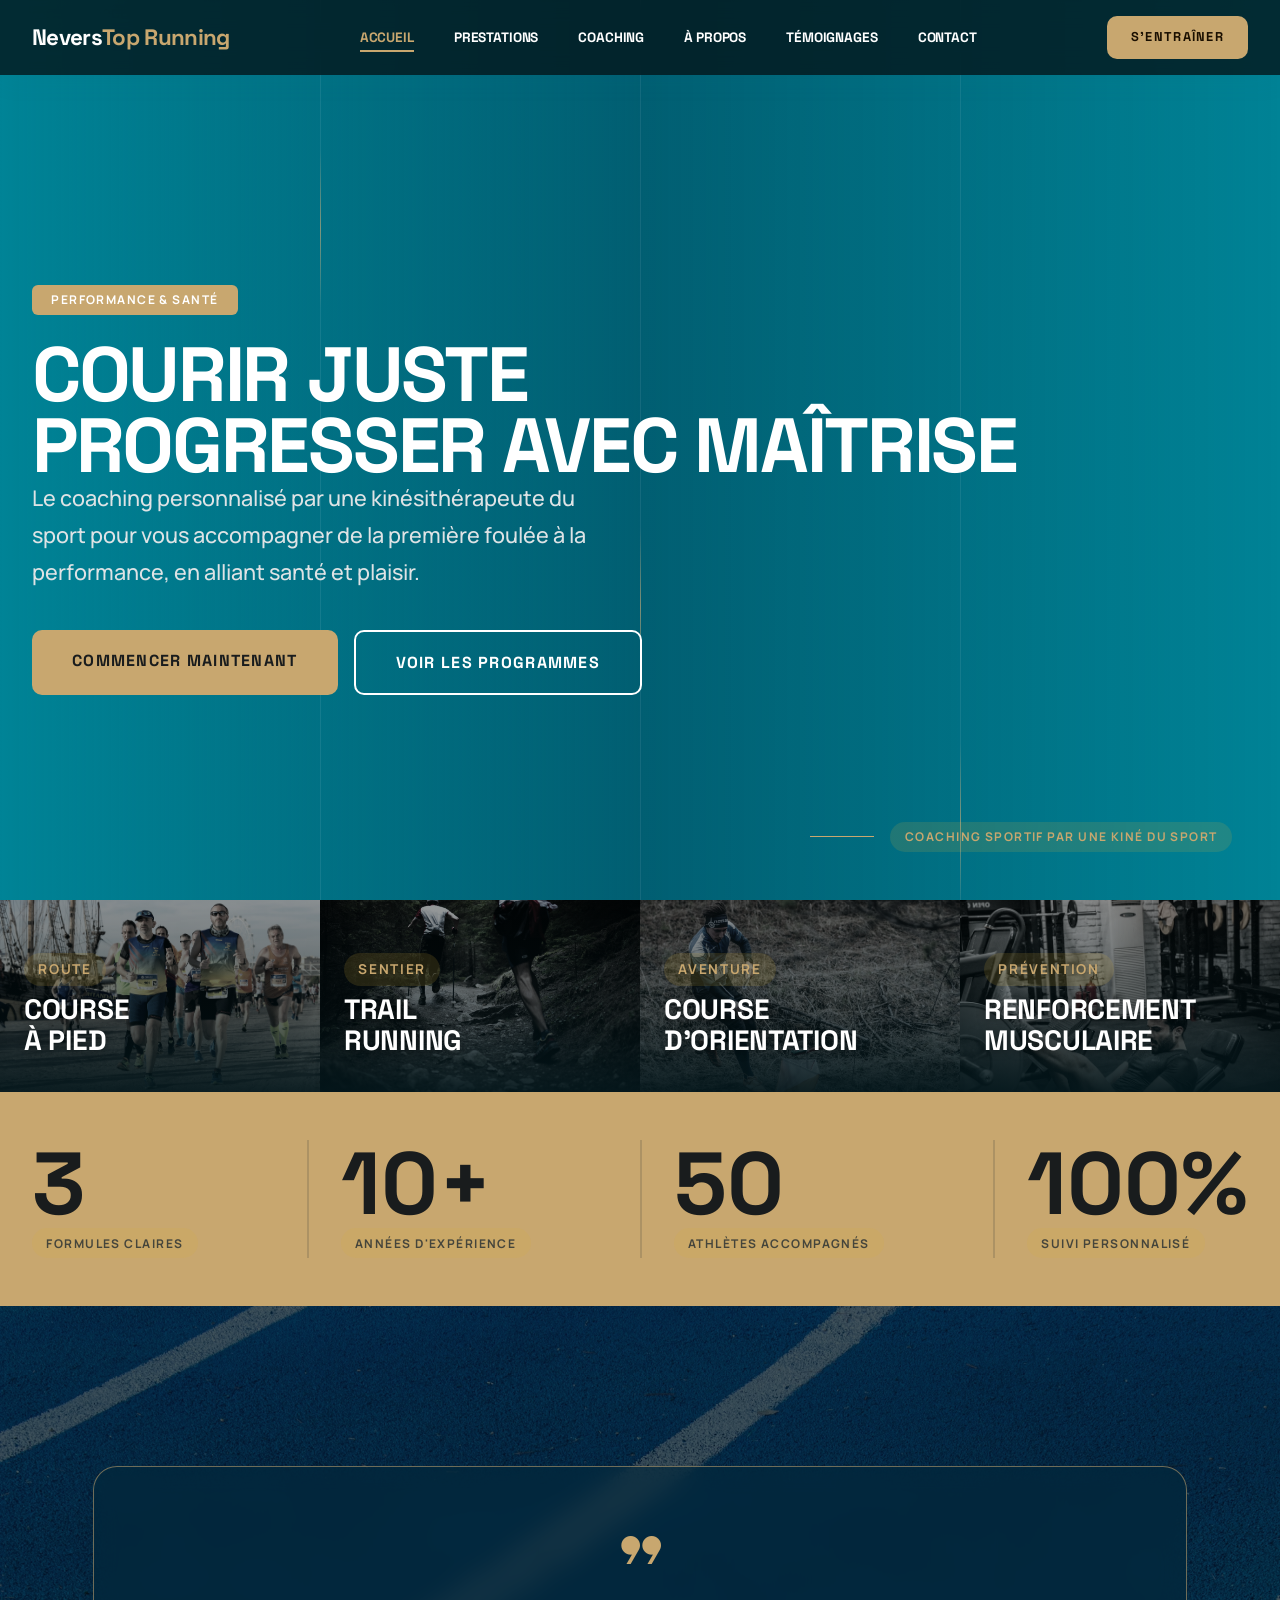
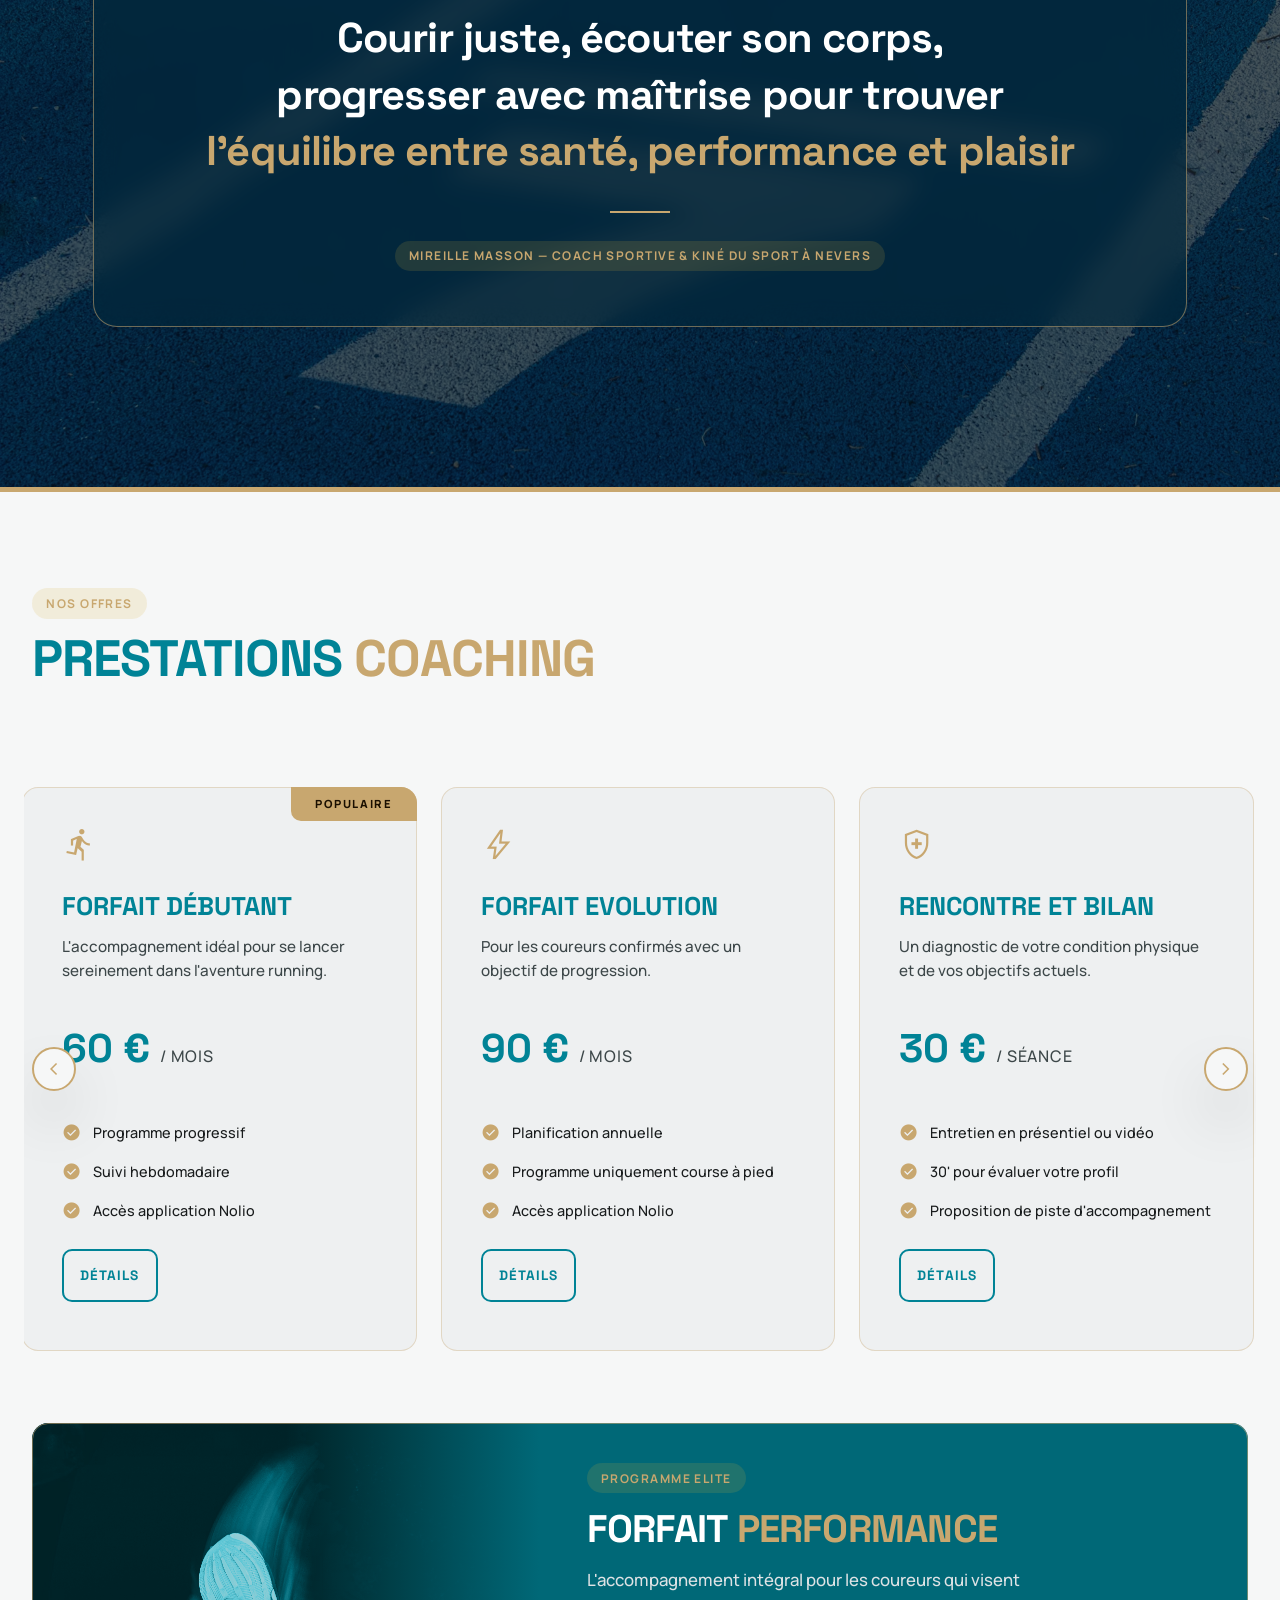
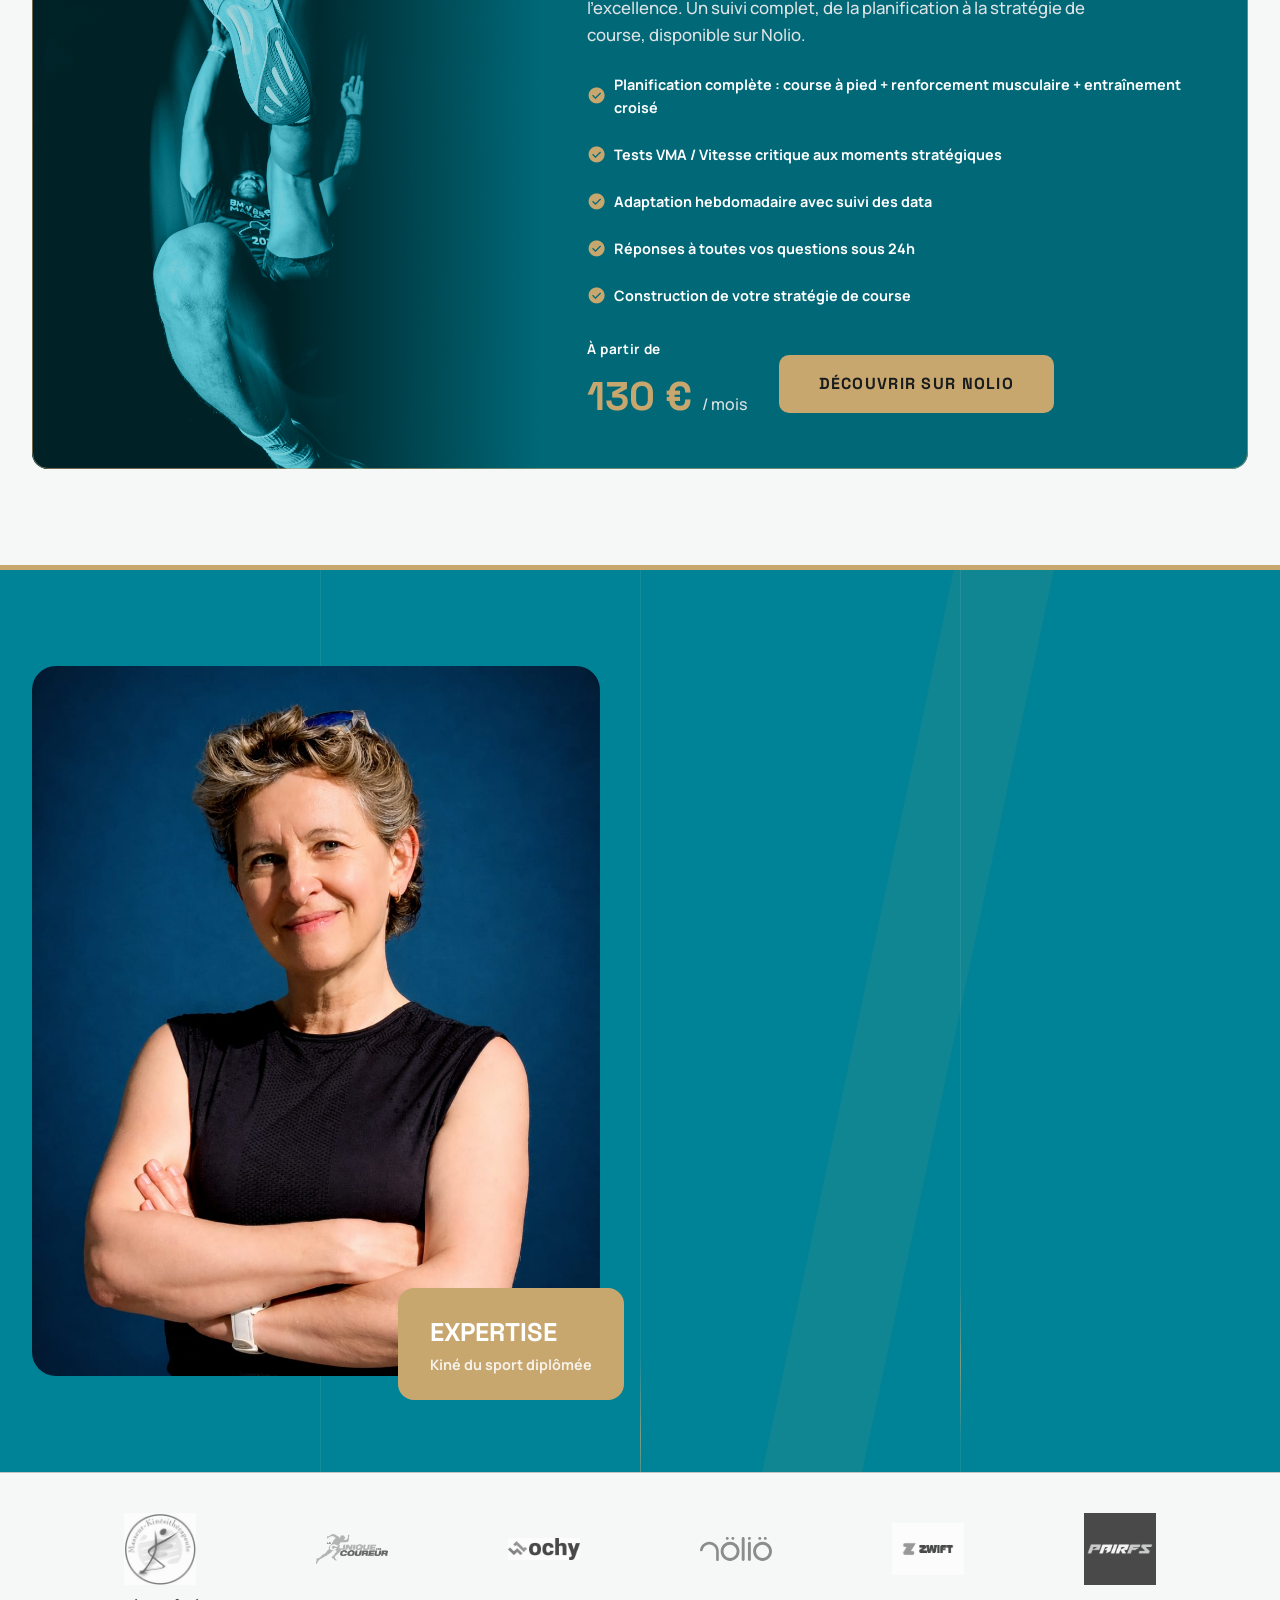
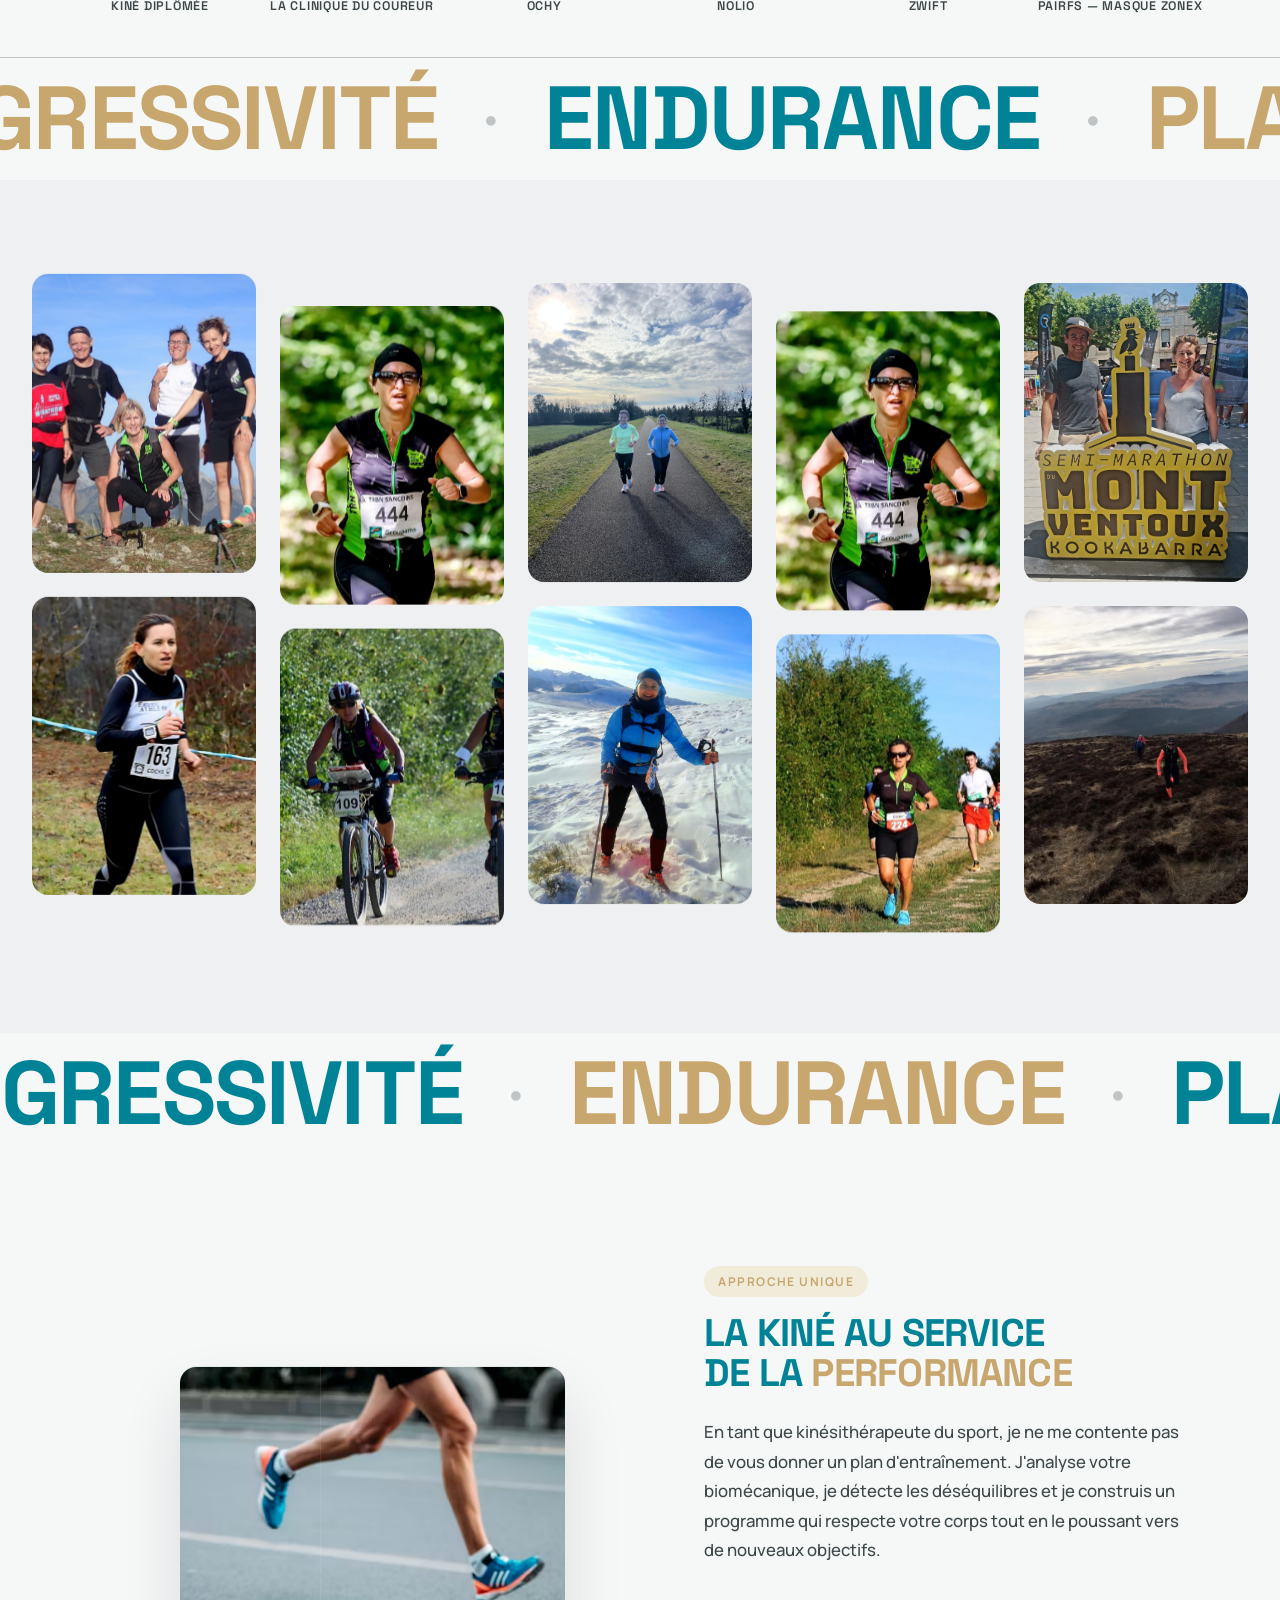
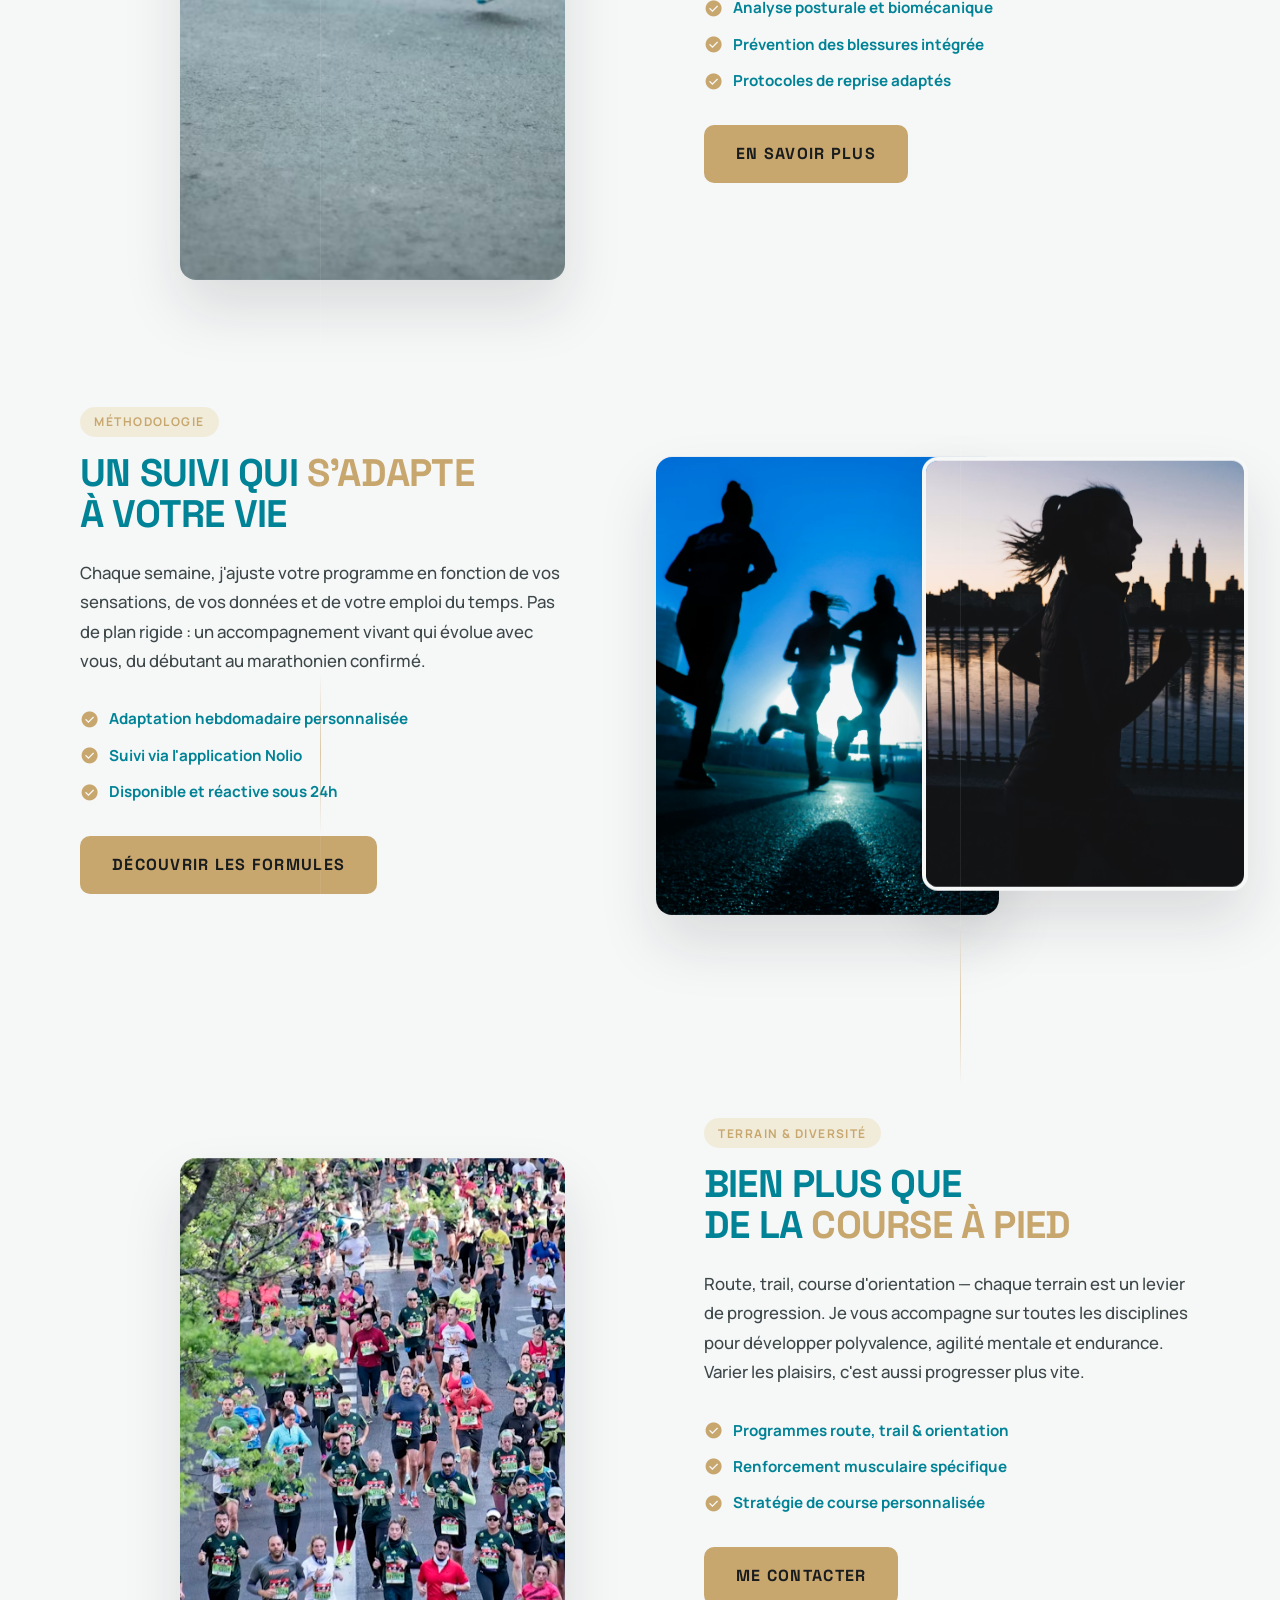
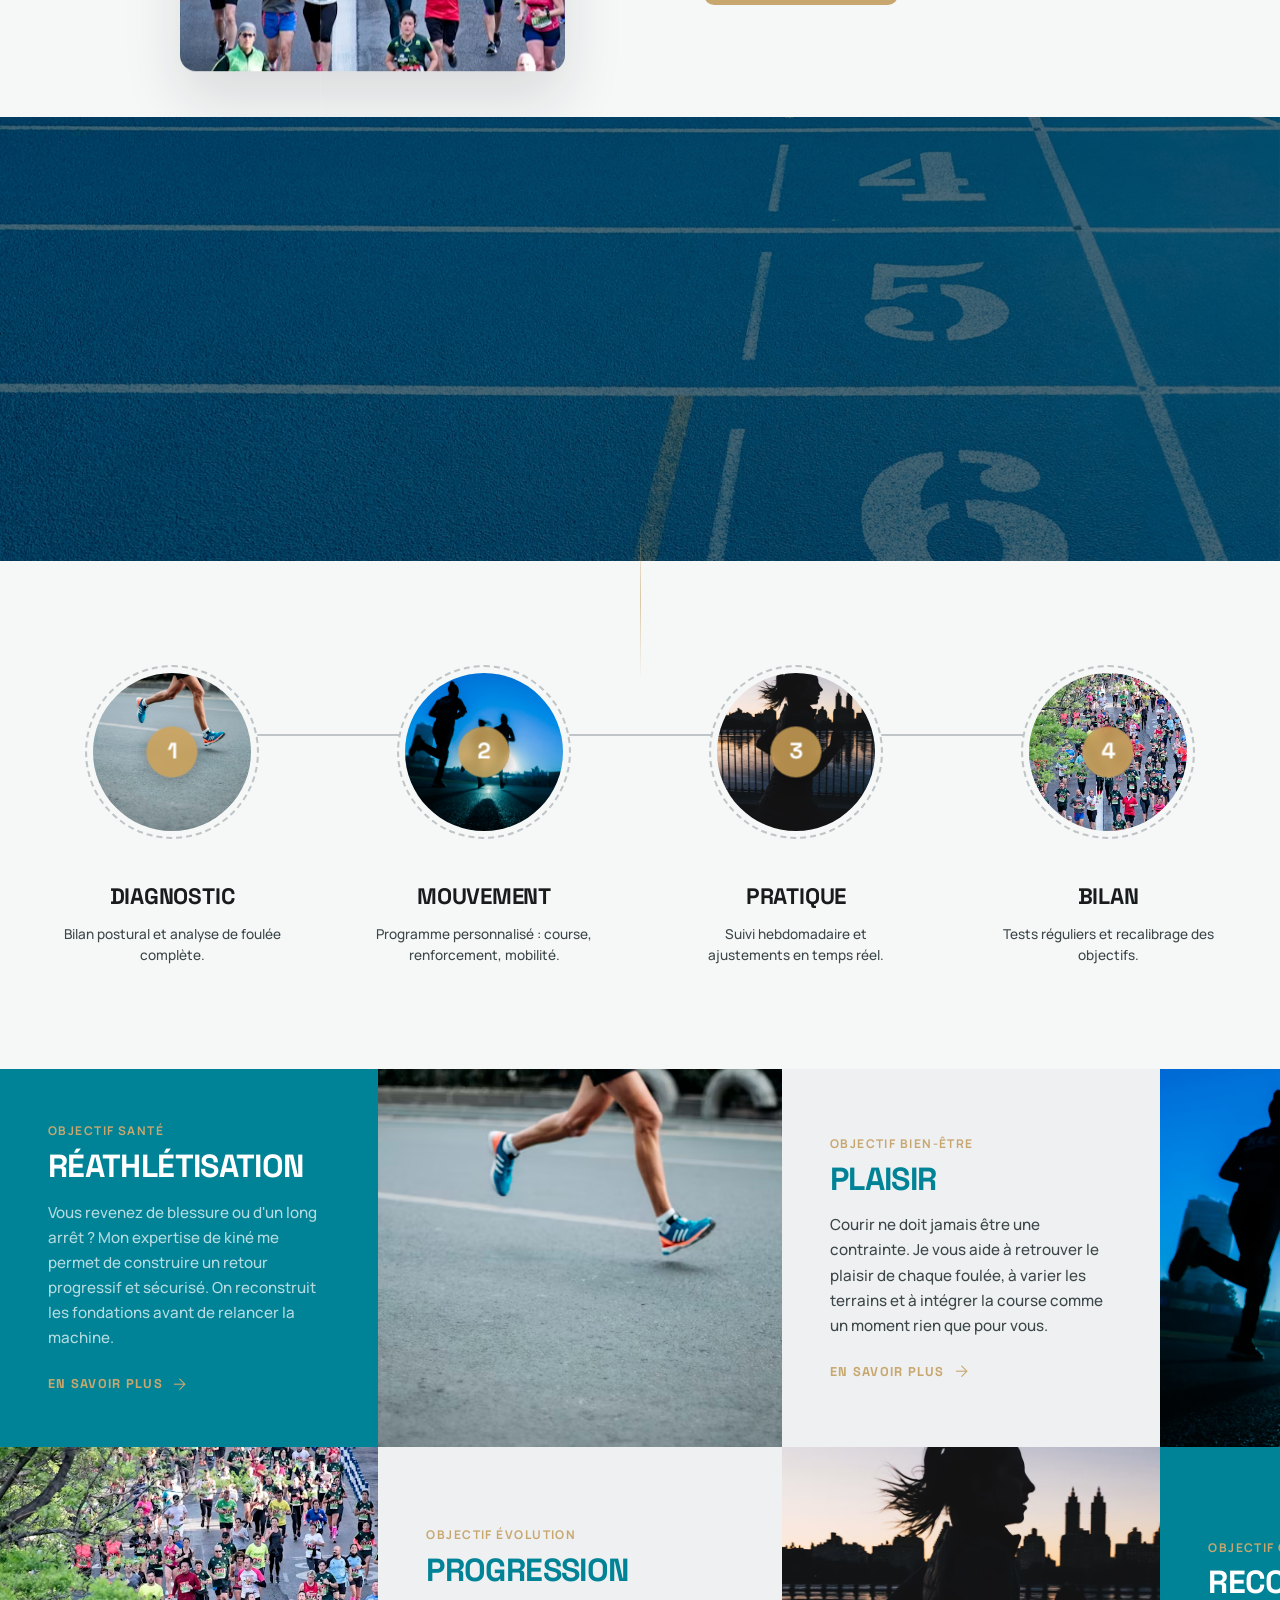
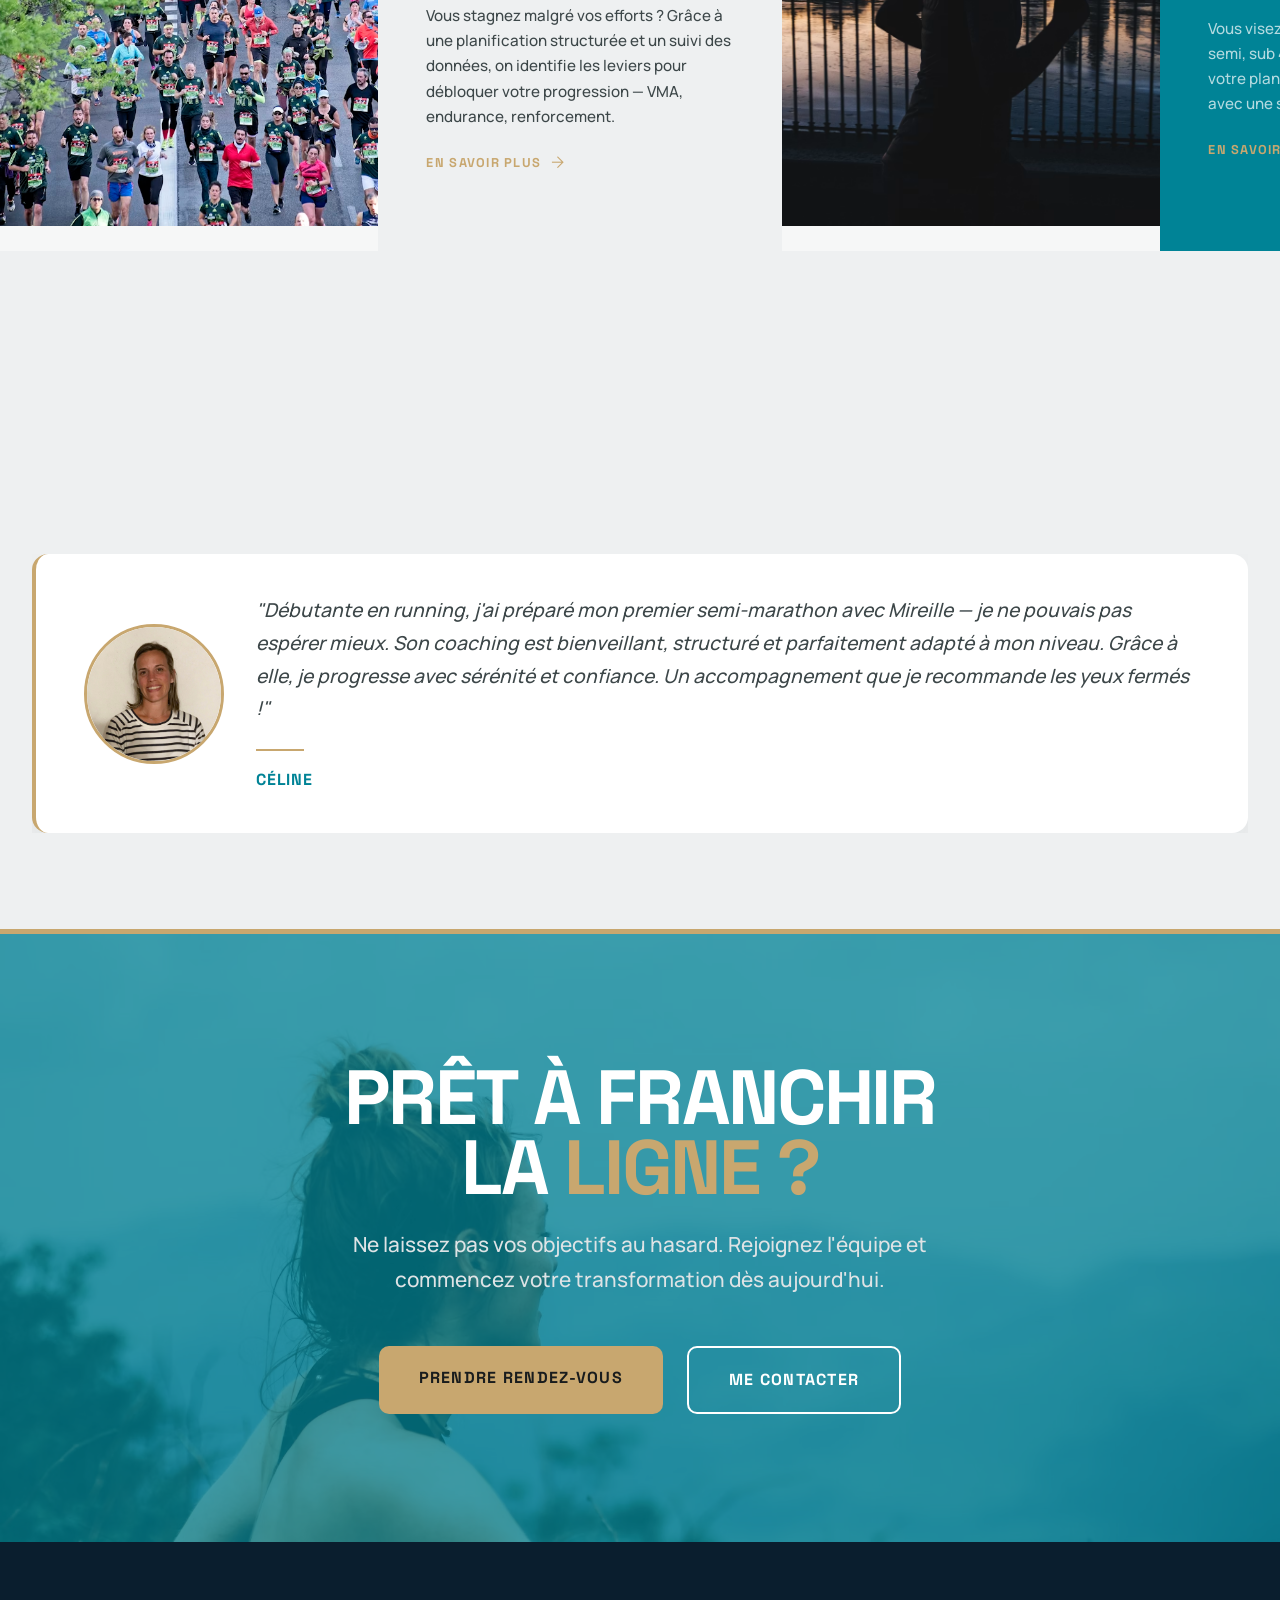
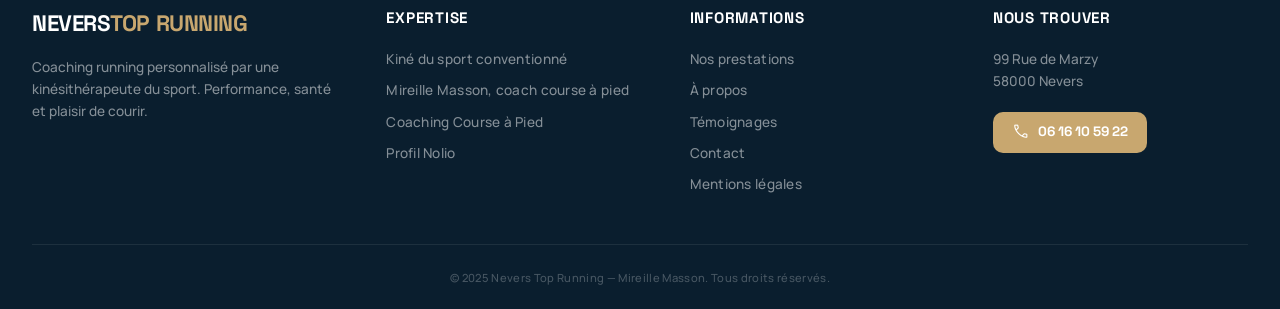
==== commit e34e12a4: "Finalizing website v1.0" ====
--- a/index.html
+++ b/index.html
@@ -55,7 +55,8 @@
         <a href="#prestations" class="nav__link">Prestations</a>
         <a href="coaching-course-a-pied.html" class="nav__link">Coaching</a>
         <a href="#apropos" class="nav__link">À Propos</a>
-        <a href="#contact" class="nav__link">Contact</a>
+        <a href="temoignages.html" class="nav__link">Témoignages</a>
+        <a href="contact.html" class="nav__link">Contact</a>
       </div>
       <div class="nav__cta-wrap" style="display:flex;">
         <a href="https://www.nolio.io/coach/masson.mireille40@gmail.com/" target="_blank" rel="noopener"
@@ -73,7 +74,8 @@
     <a href="#prestations" class="mobile-link">Prestations</a>
     <a href="coaching-course-a-pied.html" class="mobile-link">Coaching</a>
     <a href="#apropos" class="mobile-link">À Propos</a>
-    <a href="#contact" class="mobile-link">Contact</a>
+    <a href="temoignages.html" class="mobile-link">Témoignages</a>
+    <a href="contact.html" class="mobile-link">Contact</a>
     <a href="https://www.nolio.io/coach/masson.mireille40@gmail.com/" target="_blank" rel="noopener" class="mobile-link"
       style="color:var(--tertiary);">S'entraîner</a>
   </div>
@@ -130,7 +132,6 @@
       <div class="program-box__content">
         <span class="text-label program-box__label">Route</span>
         <h3 class="program-box__title">Course<br>à pied</h3>
-        <span class="program-box__arrow">Découvrir <span class="material-symbols-outlined">arrow_forward</span></span>
       </div>
     </div>
     <div class="program-box">
@@ -141,7 +142,6 @@
       <div class="program-box__content">
         <span class="text-label program-box__label">Sentier</span>
         <h3 class="program-box__title">Trail<br>Running</h3>
-        <span class="program-box__arrow">Découvrir <span class="material-symbols-outlined">arrow_forward</span></span>
       </div>
     </div>
     <div class="program-box">
@@ -152,7 +152,6 @@
       <div class="program-box__content">
         <span class="text-label program-box__label">Aventure</span>
         <h3 class="program-box__title">Course<br>d'orientation</h3>
-        <span class="program-box__arrow">Découvrir <span class="material-symbols-outlined">arrow_forward</span></span>
       </div>
     </div>
     <div class="program-box">
@@ -163,7 +162,6 @@
       <div class="program-box__content">
         <span class="text-label program-box__label">Prévention</span>
         <h3 class="program-box__title">Renforcement<br>Musculaire</h3>
-        <span class="program-box__arrow">Découvrir <span class="material-symbols-outlined">arrow_forward</span></span>
       </div>
     </div>
   </section>
@@ -355,7 +353,7 @@
       <div class="about__grid">
         <div class="about__img-wrap reveal">
           <!-- Photo Mireille -->
-          <img class="about__img" src="assets/img/photos/mireille_masson.jpeg" alt="Mireille Masson, coach running">
+          <img class="about__img" src="assets/img/photos/mireille_masson_coach_sportif.jpeg" alt="Mireille Masson, coach running">
           <div class="about__expertise">
             <h4 class="font-headline">Expertise</h4>
             <p>Kiné du sport diplômée</p>
@@ -389,6 +387,36 @@
     </div>
   </section>
 
+  <!-- ============ CERTIFICATIONS BAR ============ -->
+  <section class="cert-bar">
+    <div class="cert-bar__inner">
+      <a href="coach-running.html" class="cert-bar__item">
+        <div class="cert-bar__logo"><img src="assets/img/logos/sticker-masseur-kinesitherapeute.jpg" alt="Kiné diplômée"></div>
+        <span class="cert-bar__name">Kiné diplômée</span>
+      </a>
+      <a href="coach-running.html" class="cert-bar__item">
+        <div class="cert-bar__logo"><img src="assets/img/logos/la-clinique-du-coureur.png" alt="La Clinique du Coureur"></div>
+        <span class="cert-bar__name">La Clinique du Coureur</span>
+      </a>
+      <a href="coach-running.html" class="cert-bar__item">
+        <div class="cert-bar__logo"><img src="assets/img/logos/ochy.jpg" alt="Ochy"></div>
+        <span class="cert-bar__name">Ochy</span>
+      </a>
+      <a href="coach-running.html" class="cert-bar__item">
+        <div class="cert-bar__logo"><img src="assets/img/logos/nolio_logo.svg" alt="Nolio"></div>
+        <span class="cert-bar__name">Nolio</span>
+      </a>
+      <a href="coach-running.html" class="cert-bar__item">
+        <div class="cert-bar__logo"><img src="assets/img/logos/swift.png" alt="Zwift"></div>
+        <span class="cert-bar__name">Zwift</span>
+      </a>
+      <a href="coach-running.html" class="cert-bar__item">
+        <div class="cert-bar__logo"><img src="assets/img/logos/pairfs.jpg" alt="Pairfs"></div>
+        <span class="cert-bar__name">Pairfs — Masque ZoneX</span>
+      </a>
+    </div>
+  </section>
+
   <!-- ============ SCROLL MARQUEE (left to right) ============ -->
   <section class="marquee">
     <div class="marquee__track marquee__track--reverse" id="marqueeTrackReverse">
@@ -797,59 +825,82 @@
       </div>
       <div class="testimonials__track-wrap">
         <div class="testimonials__track" id="testimonialTrack">
-          <!-- Card 1 -->
+          <!-- Card 1 — Alain -->
           <div class="testimonial-card">
-            <h4 class="testimonial-card__title">Un marathon sans douleur</h4>
-            <p class="testimonial-card__text">"Grâce au suivi de Mireille, j'ai enfin pu finir mon premier marathon sans
-              douleur aux genoux. Son expertise en kiné change tout."</p>
-            <div class="testimonial-card__sep"></div>
-            <p class="testimonial-card__author">Thomas R.</p>
-            <p class="testimonial-card__role">Finisher Marathon de Paris</p>
-          </div>
-          <!-- Card 2 (new) -->
+            <div class="testimonial-card__photo-wrap">
+              <img src="assets/img/photos/testi_alain.jpeg" alt="Photo Alain" class="testimonial-card__photo" loading="lazy">
+            </div>
+            <div class="testimonial-card__body">
+              <p class="testimonial-card__text">"Pendant des années, j'ai couru avec le groupe TRN coaché par Mireille. Entre les entraînements hebdomadaires et les week-ends en pleine nature (gorges du Tarn, gorges de la Sioule…), j'ai tout adoré. Grâce à elle, je cours encore avec plaisir, sans les blessures qui guettent les coureurs de longue date."</p>
+              <div class="testimonial-card__sep"></div>
+              <p class="testimonial-card__author">Alain</p>
+            </div>
+          </div>
+          <!-- Card 2 — Céline -->
           <div class="testimonial-card">
-            <h4 class="testimonial-card__title">Un entraînement adapté, jamais interrompu</h4>
-            <p class="testimonial-card__text">"Mireille a su adapter mon programme pendant ma blessure sans jamais tout
-              stopper. Résultat : un retour plus rapide et en confiance."</p>
-            <div class="testimonial-card__sep"></div>
-            <p class="testimonial-card__author">Lucie B.</p>
-            <p class="testimonial-card__role">Coureuse — Reprise post-blessure</p>
-          </div>
-          <!-- Card 3 -->
+            <div class="testimonial-card__photo-wrap">
+              <img src="assets/img/photos/testi_celine.jpeg" alt="Photo Céline" class="testimonial-card__photo" loading="lazy">
+            </div>
+            <div class="testimonial-card__body">
+              <p class="testimonial-card__text">"Débutante en running, j'ai préparé mon premier semi-marathon avec Mireille — je ne pouvais pas espérer mieux. Son coaching est bienveillant, structuré et parfaitement adapté à mon niveau. Grâce à elle, je progresse avec sérénité et confiance. Un accompagnement que je recommande les yeux fermés !"</p>
+              <div class="testimonial-card__sep"></div>
+              <p class="testimonial-card__author">Céline</p>
+            </div>
+          </div>
+          <!-- Card 3 — Sabrina -->
           <div class="testimonial-card">
-            <h4 class="testimonial-card__title">12 minutes gagnées en 4 mois</h4>
-            <p class="testimonial-card__text">"Le programme Évolution est bluffant. J'ai gagné 12 minutes sur mon semi
-              en seulement 4 mois de travail spécifique."</p>
-            <div class="testimonial-card__sep"></div>
-            <p class="testimonial-card__author">Sophie L.</p>
-            <p class="testimonial-card__role">Coureuse de Trail</p>
-          </div>
-          <!-- Card 3 -->
+            <div class="testimonial-card__photo-wrap">
+              <img src="assets/img/photos/testi_sabrina.jpeg" alt="Photo Sabrina" class="testimonial-card__photo" loading="lazy">
+            </div>
+            <div class="testimonial-card__body">
+              <p class="testimonial-card__text">"Marathonienne handisport visant les Jeux Paralympiques de LA2028, j'ai confié à Mireille le volet sportif de ma carrière. Elle allie recherche de performance et adaptation à mon handicap visuel avec une écoute, un professionnalisme et une bienveillance exemplaires."</p>
+              <div class="testimonial-card__sep"></div>
+              <p class="testimonial-card__author">Sabrina</p>
+            </div>
+          </div>
+          <!-- Card 4 — Julien -->
           <div class="testimonial-card">
-            <h4 class="testimonial-card__title">Le déclic grâce à l'analyse de foulée</h4>
-            <p class="testimonial-card__text">"L'analyse de foulée initiale a été un déclic. Je courais mal depuis des
-              années. Mireille m'a réappris à aimer courir."</p>
-            <div class="testimonial-card__sep"></div>
-            <p class="testimonial-card__author">Marc D.</p>
-            <p class="testimonial-card__role">Triathlète Amateur</p>
-          </div>
-          <!-- Card 4 -->
+            <div class="testimonial-card__photo-wrap">
+              <img src="assets/img/photos/testi_julien.jpeg" alt="Photo Julien" class="testimonial-card__photo" loading="lazy">
+            </div>
+            <div class="testimonial-card__body">
+              <p class="testimonial-card__text">"Mireille gère avec brio des groupes de sportifs hétérogènes. Elle a orchestré l'intégralité de nos stages en plein air : hébergements, activités, parcours, covoiturage, repas… Grâce à elle, tous les membres du TRN ont découvert de nouvelles régions en pratiquant diverses activités nature."</p>
+              <div class="testimonial-card__sep"></div>
+              <p class="testimonial-card__author">Julien</p>
+            </div>
+          </div>
+          <!-- Card 5 — Corinne -->
           <div class="testimonial-card">
-            <h4 class="testimonial-card__title">Un retour de blessure maîtrisé</h4>
-            <p class="testimonial-card__text">"Après une blessure au tendon d'Achille, je pensais ne plus jamais courir.
-              6 mois plus tard, j'étais sur la ligne de départ."</p>
-            <div class="testimonial-card__sep"></div>
-            <p class="testimonial-card__author">Caroline M.</p>
-            <p class="testimonial-card__role">Traileuse — Retour de blessure</p>
-          </div>
-          <!-- Card 5 -->
+            <div class="testimonial-card__photo-wrap">
+              <img src="assets/img/photos/testi_corrine.jpeg" alt="Photo Corinne" class="testimonial-card__photo" loading="lazy">
+            </div>
+            <div class="testimonial-card__body">
+              <p class="testimonial-card__text">"Membre du groupe TRN, j'ai suivi les entraînements coachés par Mireille : des séances variées et conviviales qui font vraiment progresser. Ses week-ends multi-activités (Puy de Dôme, Tarn, Haute-Savoie…) sont dans le même esprit : organisation au top et conseils toujours avisés."</p>
+              <div class="testimonial-card__sep"></div>
+              <p class="testimonial-card__author">Corinne</p>
+            </div>
+          </div>
+          <!-- Card 6 — Jean-Yves -->
           <div class="testimonial-card">
-            <h4 class="testimonial-card__title">Sub 3h30 grâce à la planification</h4>
-            <p class="testimonial-card__text">"Le suivi hebdo et l'adaptation des séances font toute la différence avec
-              un plan générique. Objectif atteint."</p>
-            <div class="testimonial-card__sep"></div>
-            <p class="testimonial-card__author">Julien P.</p>
-            <p class="testimonial-card__role">Marathonien — Objectif sub 3h30</p>
+            <div class="testimonial-card__photo-wrap">
+              <img src="assets/img/photos/testi_jean-yves.jpeg" alt="Photo Jean-Yves" class="testimonial-card__photo" loading="lazy">
+            </div>
+            <div class="testimonial-card__body">
+              <p class="testimonial-card__text">"Depuis plusieurs années, Mireille nous organise des stages sportifs sur week-end dans le cadre du TRN 58. Elle gère tout — administratif, activités, logistique — on n'a plus qu'à s'inscrire et profiter. Que de bons souvenirs !"</p>
+              <div class="testimonial-card__sep"></div>
+              <p class="testimonial-card__author">Jean-Yves</p>
+            </div>
+          </div>
+          <!-- Card 7 — Anne-Claire -->
+          <div class="testimonial-card">
+            <div class="testimonial-card__photo-wrap">
+              <img src="assets/img/photos/testi_anne-claire.jpeg" alt="Photo Anne-Claire" class="testimonial-card__photo" loading="lazy">
+            </div>
+            <div class="testimonial-card__body">
+              <p class="testimonial-card__text">"Mireille possède une énergie communicative et un sens de l'écoute remarquable. Elle s'adapte à chacun quel que soit son niveau et crée une vraie dynamique de groupe. Son coaching m'a permis de progresser en trail en alliant effort et plaisir. Ses stages multi-jours, variés et bien organisés, se vivent dans la bonne humeur et le respect de tous."</p>
+              <div class="testimonial-card__sep"></div>
+              <p class="testimonial-card__author">Anne-Claire</p>
+            </div>
           </div>
         </div>
       </div>
@@ -906,8 +957,9 @@
         <div class="footer__links">
           <a href="coaching-course-a-pied.html" class="footer__link">Nos prestations</a>
           <a href="coach-running.html" class="footer__link">À propos</a>
+          <a href="temoignages.html" class="footer__link">Témoignages</a>
+          <a href="index.html#contact" class="footer__link">Contact</a>
           <a href="mentions-legales.html" class="footer__link">Mentions légales</a>
-          <a href="index.html#contact" class="footer__link">Contact</a>
         </div>
       </div>
       <!-- Col 4: Contact -->
@@ -916,8 +968,8 @@
         <address class="footer__address">
           99 Rue de Marzy<br>58000 Nevers
         </address>
-        <a href="tel:+33610165922" class="footer__phone">
-          <span class="material-symbols-outlined">phone</span> 06 10 16 59 22
+        <a href="tel:+33616105922" class="footer__phone">
+          <span class="material-symbols-outlined">phone</span> 06 16 10 59 22
         </a>
       </div>
     </div>
--- a/assets/css/index.css
+++ b/assets/css/index.css
@@ -1030,6 +1030,7 @@
 
     .about__title {
       margin-bottom: 2rem;
+      color: white;
     }
 
     .about__title span {
@@ -1840,65 +1841,158 @@
     .testimonial-card {
       flex: 0 0 100%;
       background: white;
-      padding: 1.8rem 2rem;
+      padding: 2.5rem 3rem;
       border-left: 4px solid var(--tertiary);
       box-shadow: var(--shadow-ambient);
       border-radius: var(--radius-lg);
       display: flex;
       flex-direction: column;
-    }
-
-    @media (min-width: 768px) {
+      align-items: center;
+      gap: 2rem;
+      text-align: center;
+    }
+
+    @media (min-width: 640px) {
       .testimonial-card {
-        flex: 0 0 calc(50% - 1rem);
-      }
-    }
-
-    @media (min-width: 1024px) {
-      .testimonial-card {
-        flex: 0 0 calc(33.333% - 1.34rem);
-      }
-    }
-
-    .testimonial-card__title {
-      font-family: 'Space Grotesk', sans-serif;
-      font-weight: 700;
-      font-size: 1.15rem;
-      color: var(--on-surface);
-      margin-bottom: 0.75rem;
-      line-height: 1.3;
+        flex-direction: row;
+        text-align: left;
+        align-items: center;
+      }
+    }
+
+    .testimonial-card__photo-wrap {
+      flex-shrink: 0;
+      width: 120px;
+      height: 120px;
+      border-radius: 50%;
+      overflow: hidden;
+      border: 3px solid var(--tertiary);
+    }
+
+    @media (min-width: 640px) {
+      .testimonial-card__photo-wrap {
+        width: 140px;
+        height: 140px;
+      }
+    }
+
+    .testimonial-card__photo {
+      width: 100%;
+      height: 100%;
+      object-fit: cover;
+    }
+
+    .testimonial-card__body {
+      display: flex;
+      flex-direction: column;
+      flex: 1;
     }
 
     .testimonial-card__text {
-      font-size: 0.92rem;
+      font-size: 1.1rem;
       font-style: italic;
       color: var(--on-surface-variant);
-      margin-bottom: 1.2rem;
-      line-height: 1.6;
+      margin-bottom: 1.5rem;
+      line-height: 1.7;
       flex: 1;
+    }
+
+    @media (min-width: 1024px) {
+      .testimonial-card__text {
+        font-size: 1.2rem;
+      }
     }
 
     .testimonial-card__sep {
       width: 3rem;
-      height: 1px;
-      background: var(--outline-variant);
+      height: 2px;
+      background: var(--tertiary);
       margin-bottom: 1rem;
+    }
+
+    @media (max-width: 639px) {
+      .testimonial-card__sep {
+        margin-left: auto;
+        margin-right: auto;
+      }
     }
 
     .testimonial-card__author {
       font-family: 'Space Grotesk', sans-serif;
       font-weight: 700;
       text-transform: uppercase;
-      letter-spacing: -0.01em;
+      letter-spacing: 0.05em;
       color: var(--primary);
-      font-size: 0.9rem;
-    }
-
-    .testimonial-card__role {
-      font-size: 0.7rem;
+      font-size: 1rem;
+    }
+
+    /* ===== CERTIFICATIONS BAR ===== */
+    .cert-bar {
+      background: var(--surface);
+      border-top: 1px solid var(--outline-variant);
+      border-bottom: 1px solid var(--outline-variant);
+      padding: 2.5rem 0;
+    }
+
+    .cert-bar__inner {
+      max-width: 1200px;
+      margin: 0 auto;
+      padding: 0 2rem;
+      display: grid;
+      grid-template-columns: repeat(6, 1fr);
+      gap: 1rem;
+    }
+
+    .cert-bar__item {
+      display: flex;
+      flex-direction: column;
+      align-items: center;
+      gap: 0.75rem;
+      text-decoration: none;
+    }
+
+    .cert-bar__logo {
+      width: 72px;
+      height: 72px;
+      display: flex;
+      align-items: center;
+      justify-content: center;
+    }
+
+    .cert-bar__logo img {
+      max-width: 100%;
+      max-height: 100%;
+      object-fit: contain;
+      filter: grayscale(1);
+      opacity: 0.7;
+      transition: filter 0.3s, opacity 0.3s;
+    }
+
+    .cert-bar__item:hover .cert-bar__logo img {
+      filter: grayscale(0);
+      opacity: 1;
+    }
+
+    .cert-bar__name {
+      font-family: 'Space Grotesk', sans-serif;
+      font-size: 0.78rem;
+      font-weight: 600;
       text-transform: uppercase;
-      letter-spacing: 0.1em;
+      letter-spacing: 0.06em;
       color: var(--on-surface-variant);
-      margin-top: 0.2rem;
-    }
-
+      text-align: center;
+    }
+
+    @media (max-width: 768px) {
+      .cert-bar__inner {
+        grid-template-columns: repeat(3, 1fr);
+        gap: 1.5rem;
+      }
+    }
+
+    @media (max-width: 480px) {
+      .cert-bar__inner {
+        grid-template-columns: repeat(2, 1fr);
+      }
+    }
+
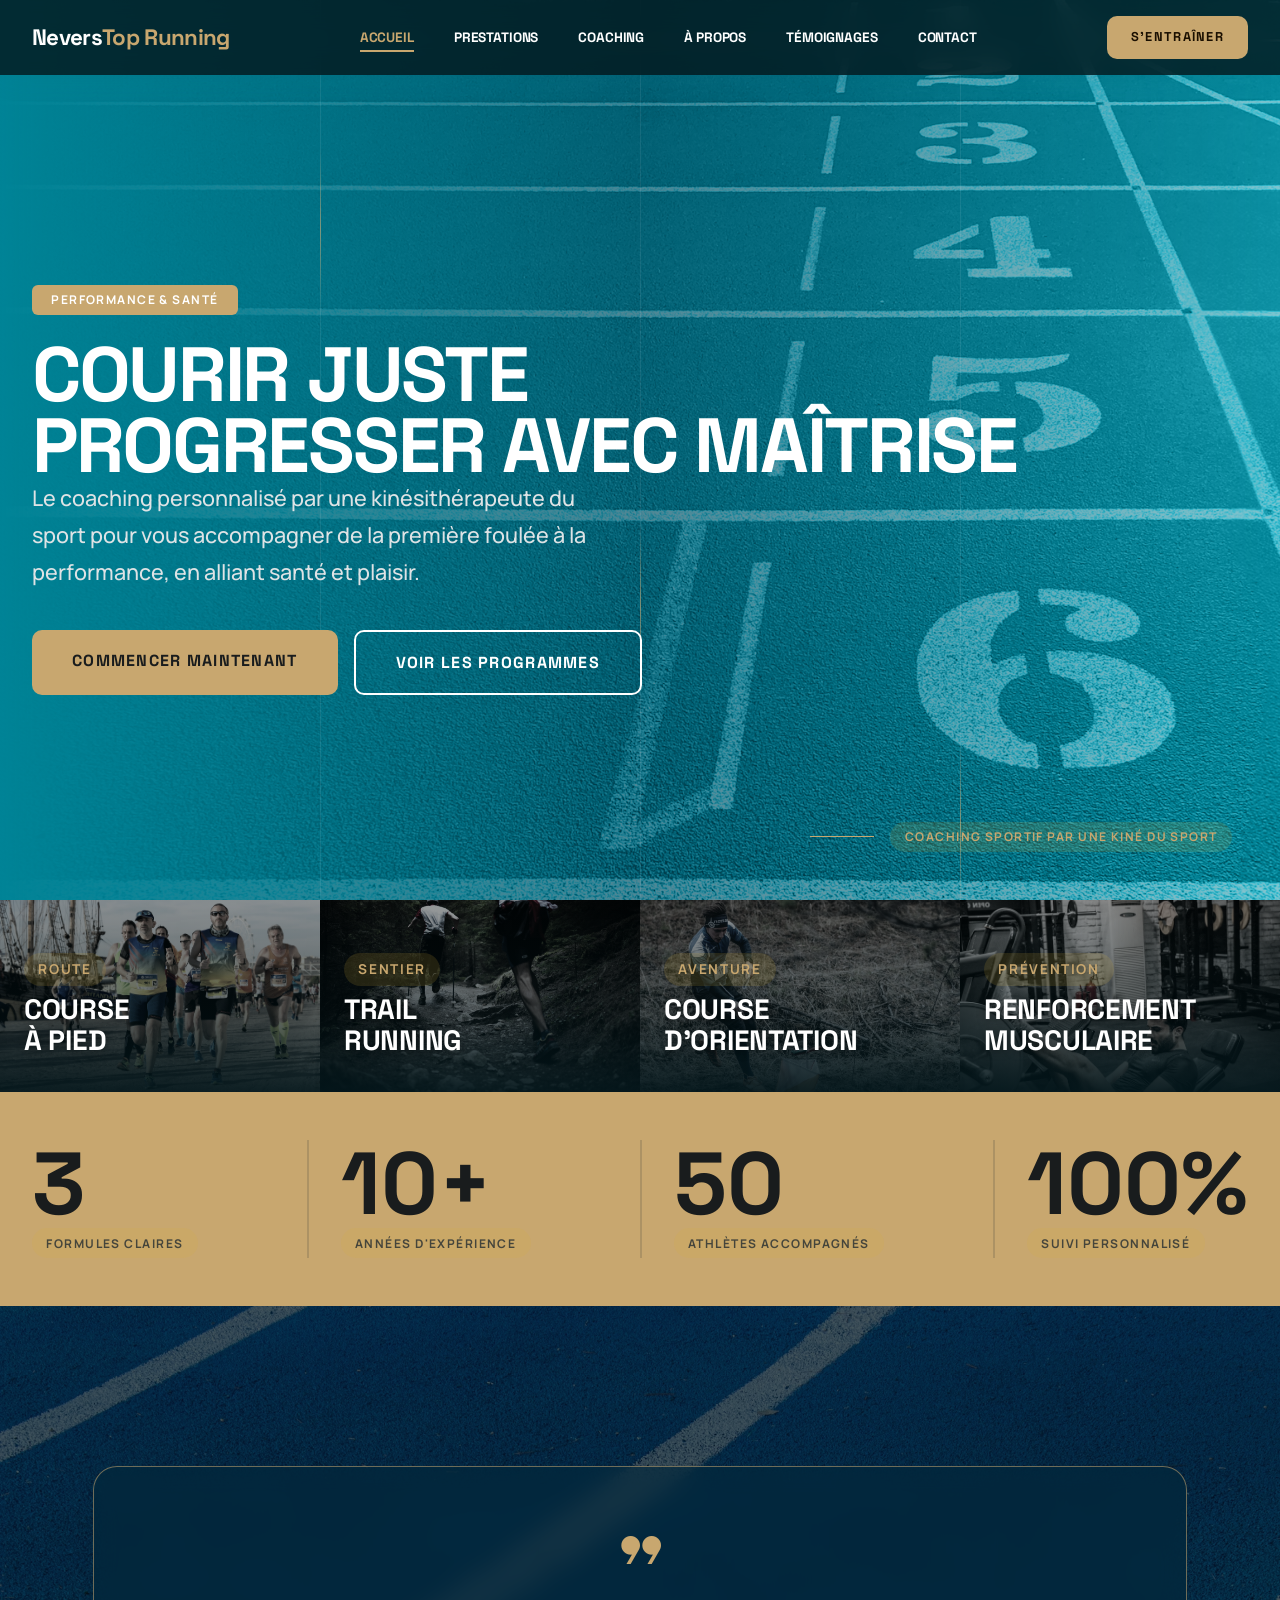
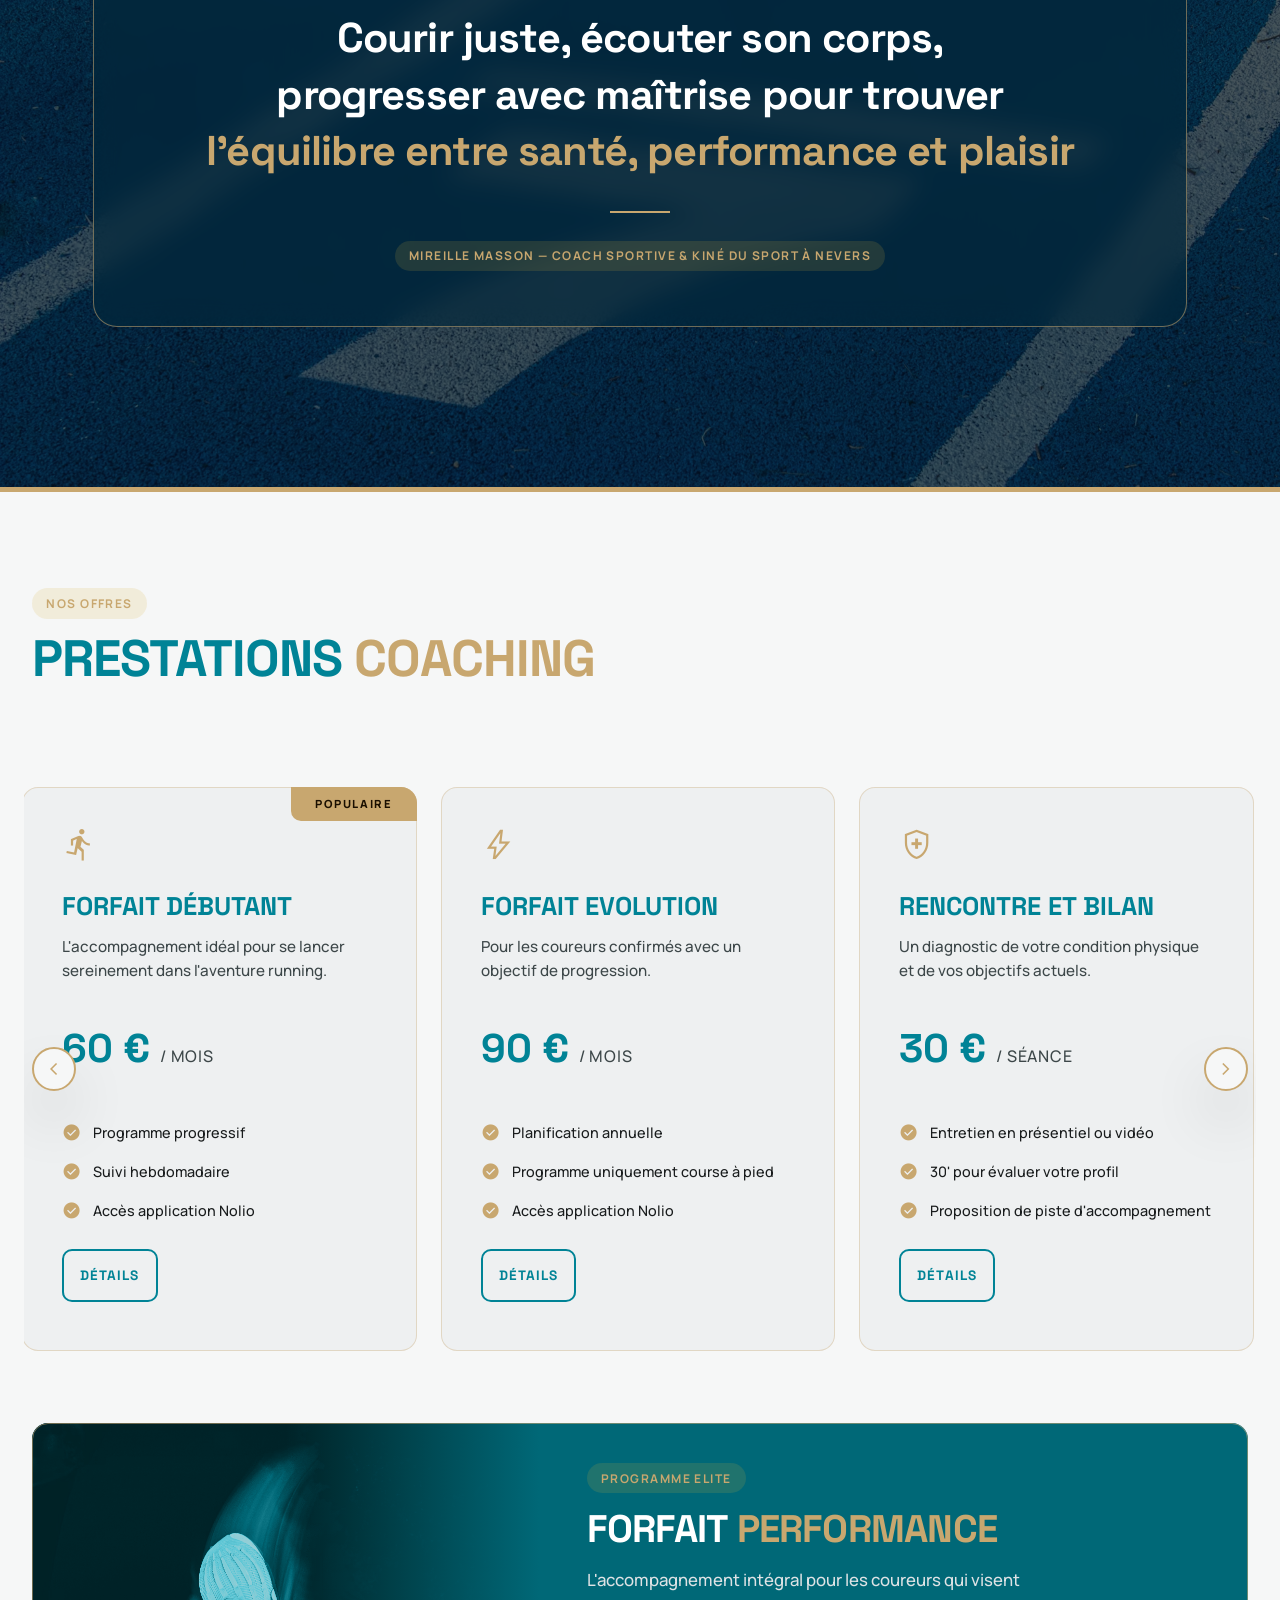
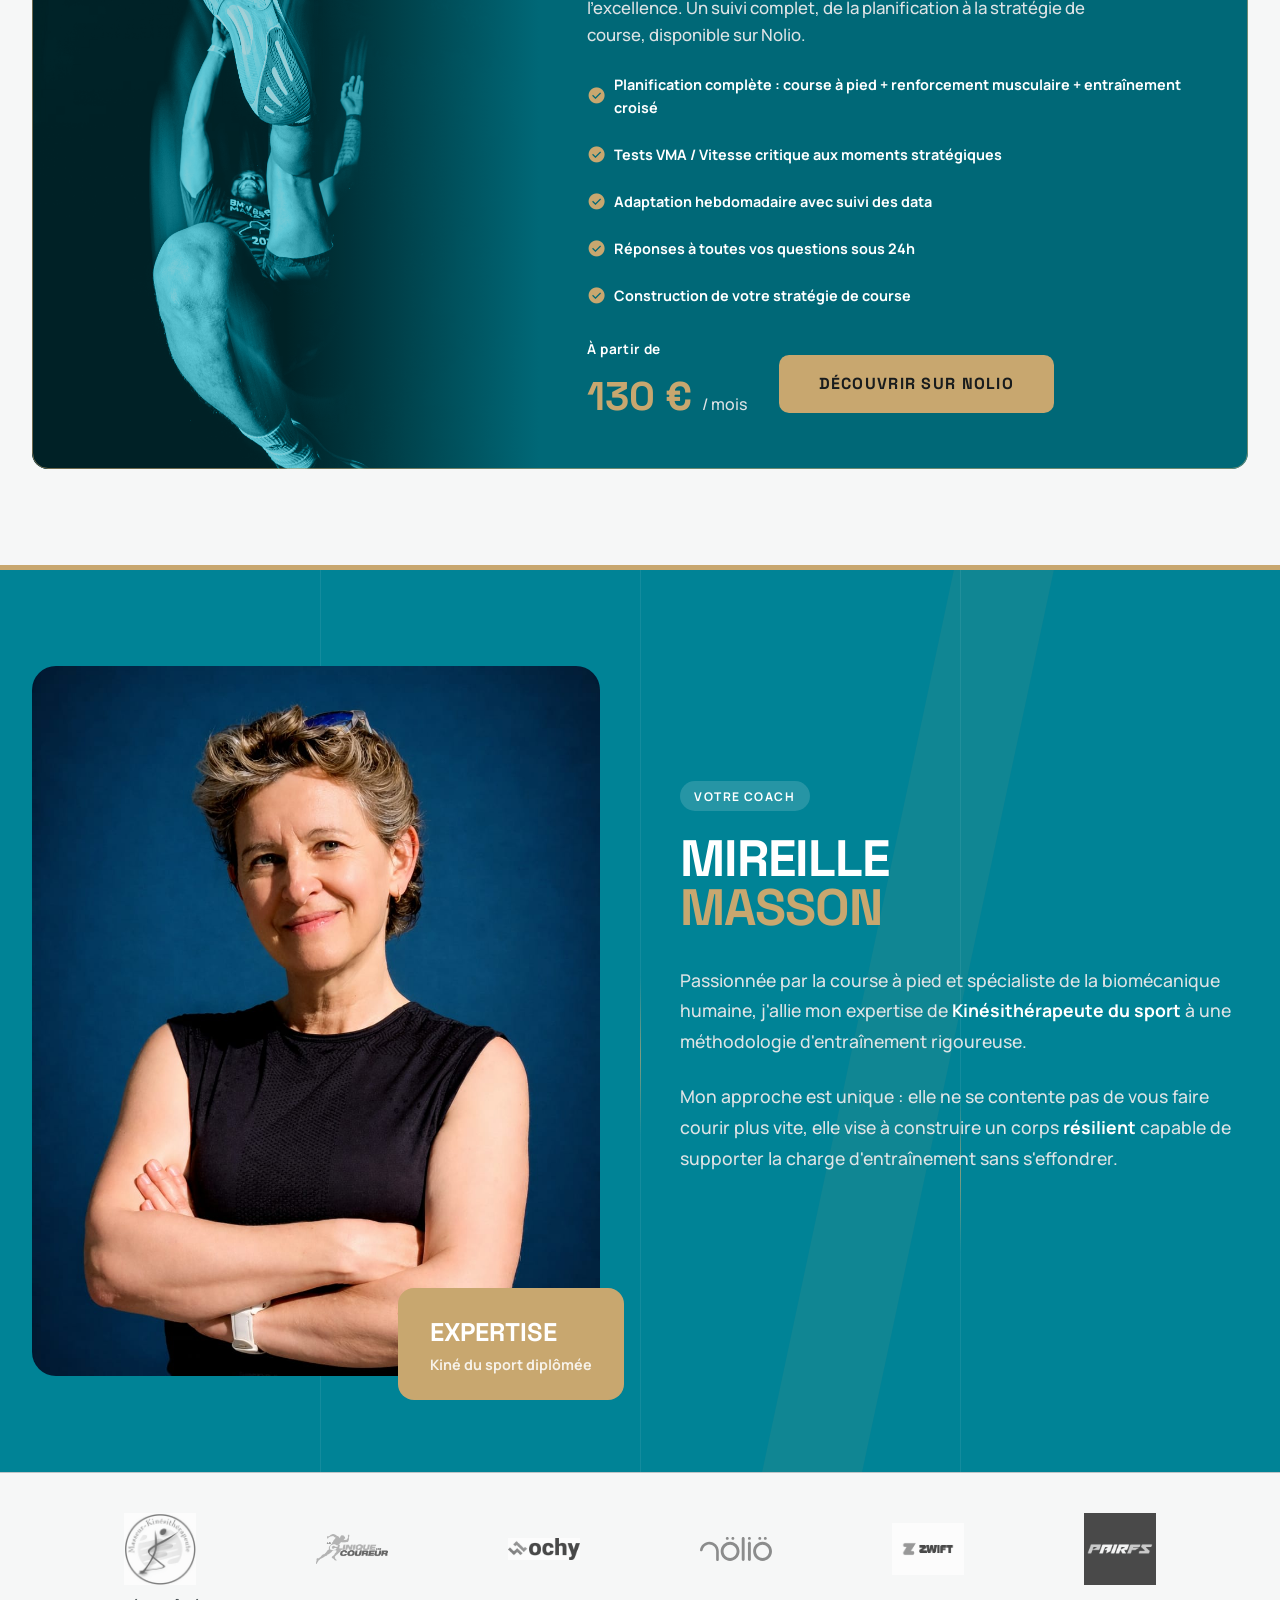
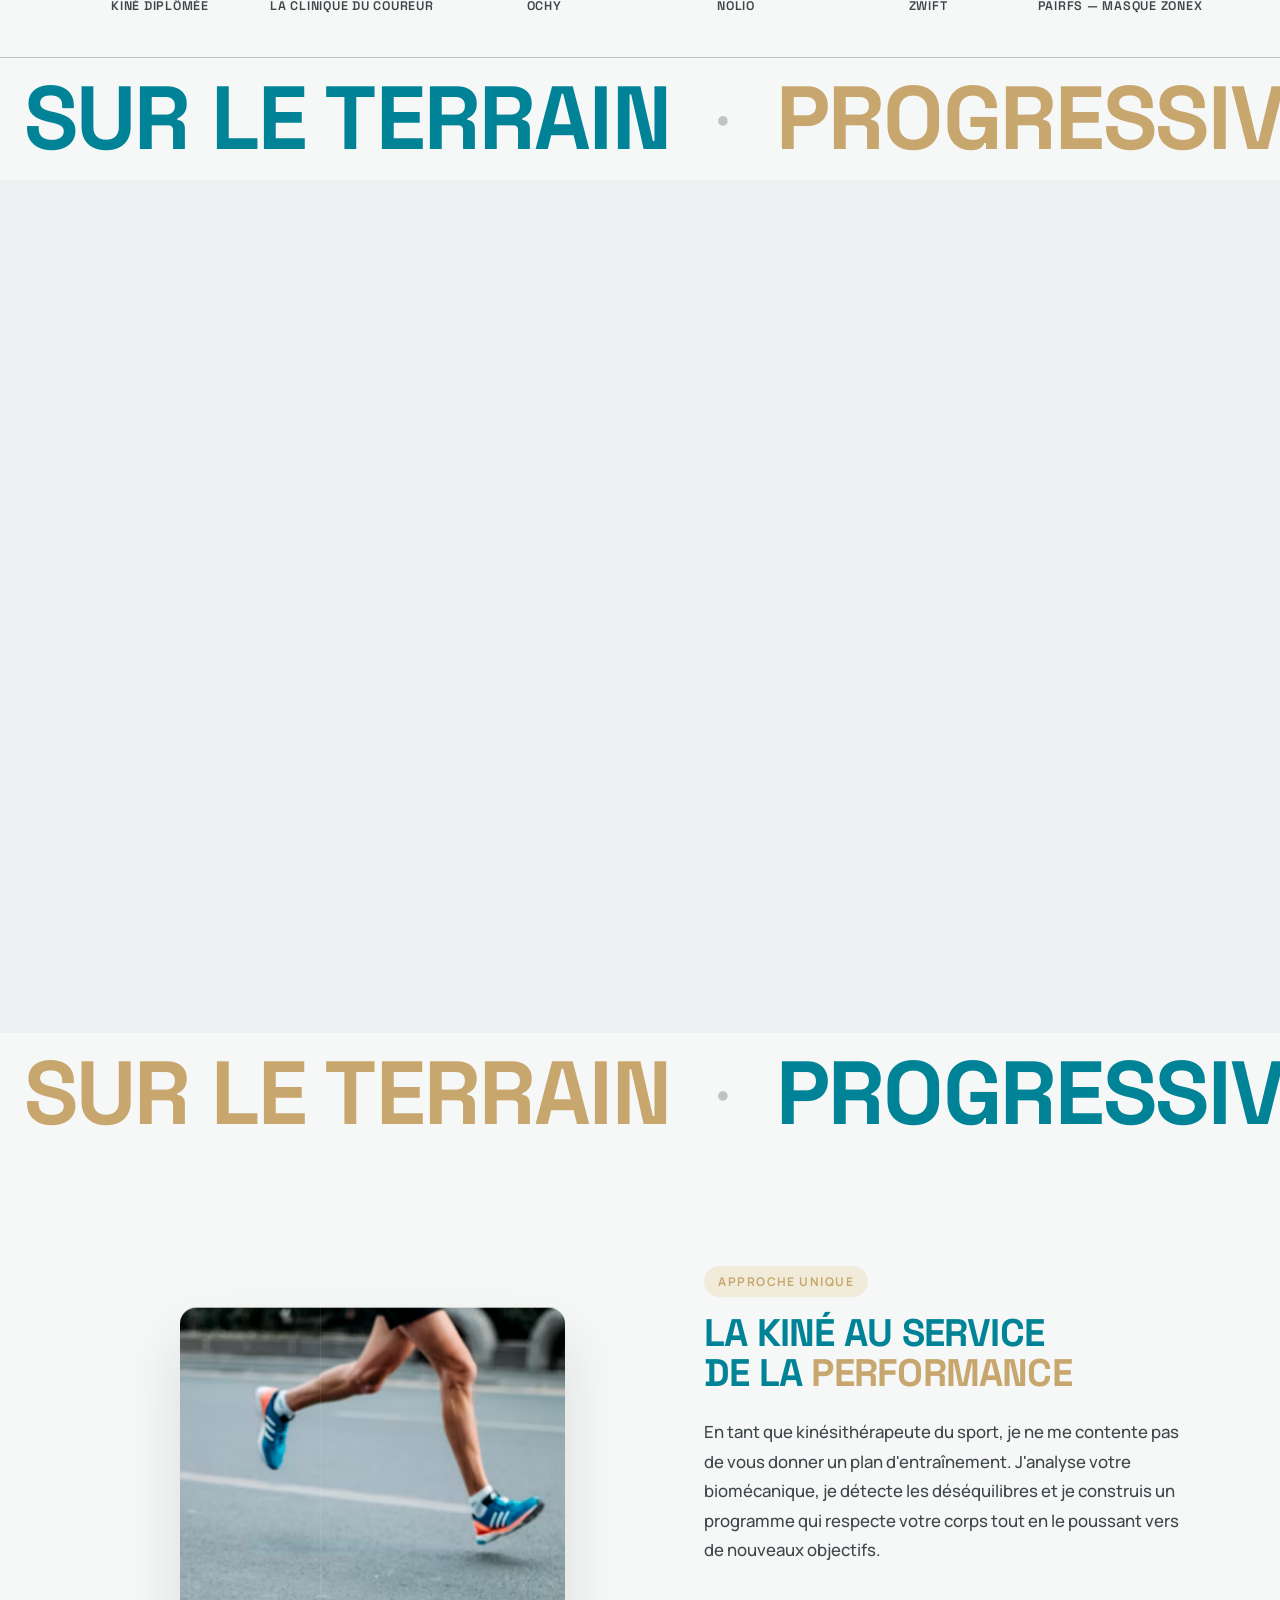
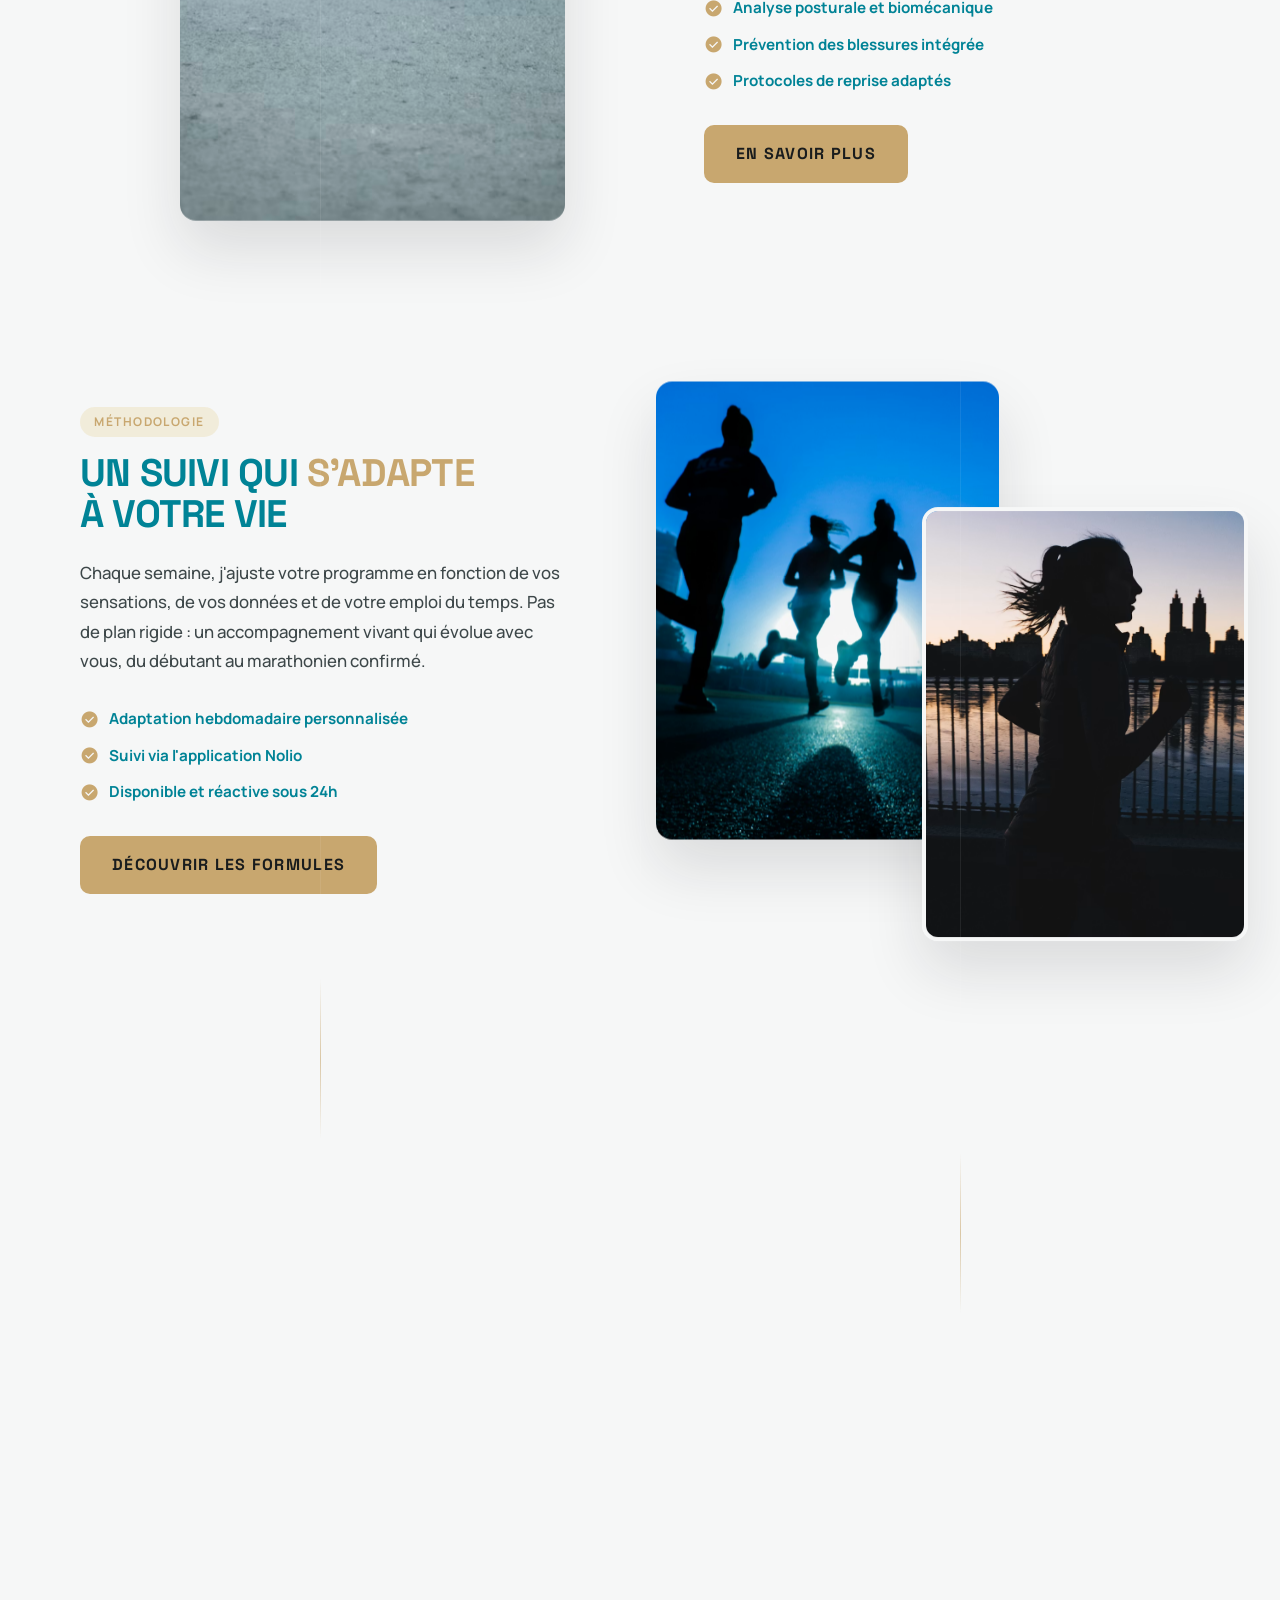
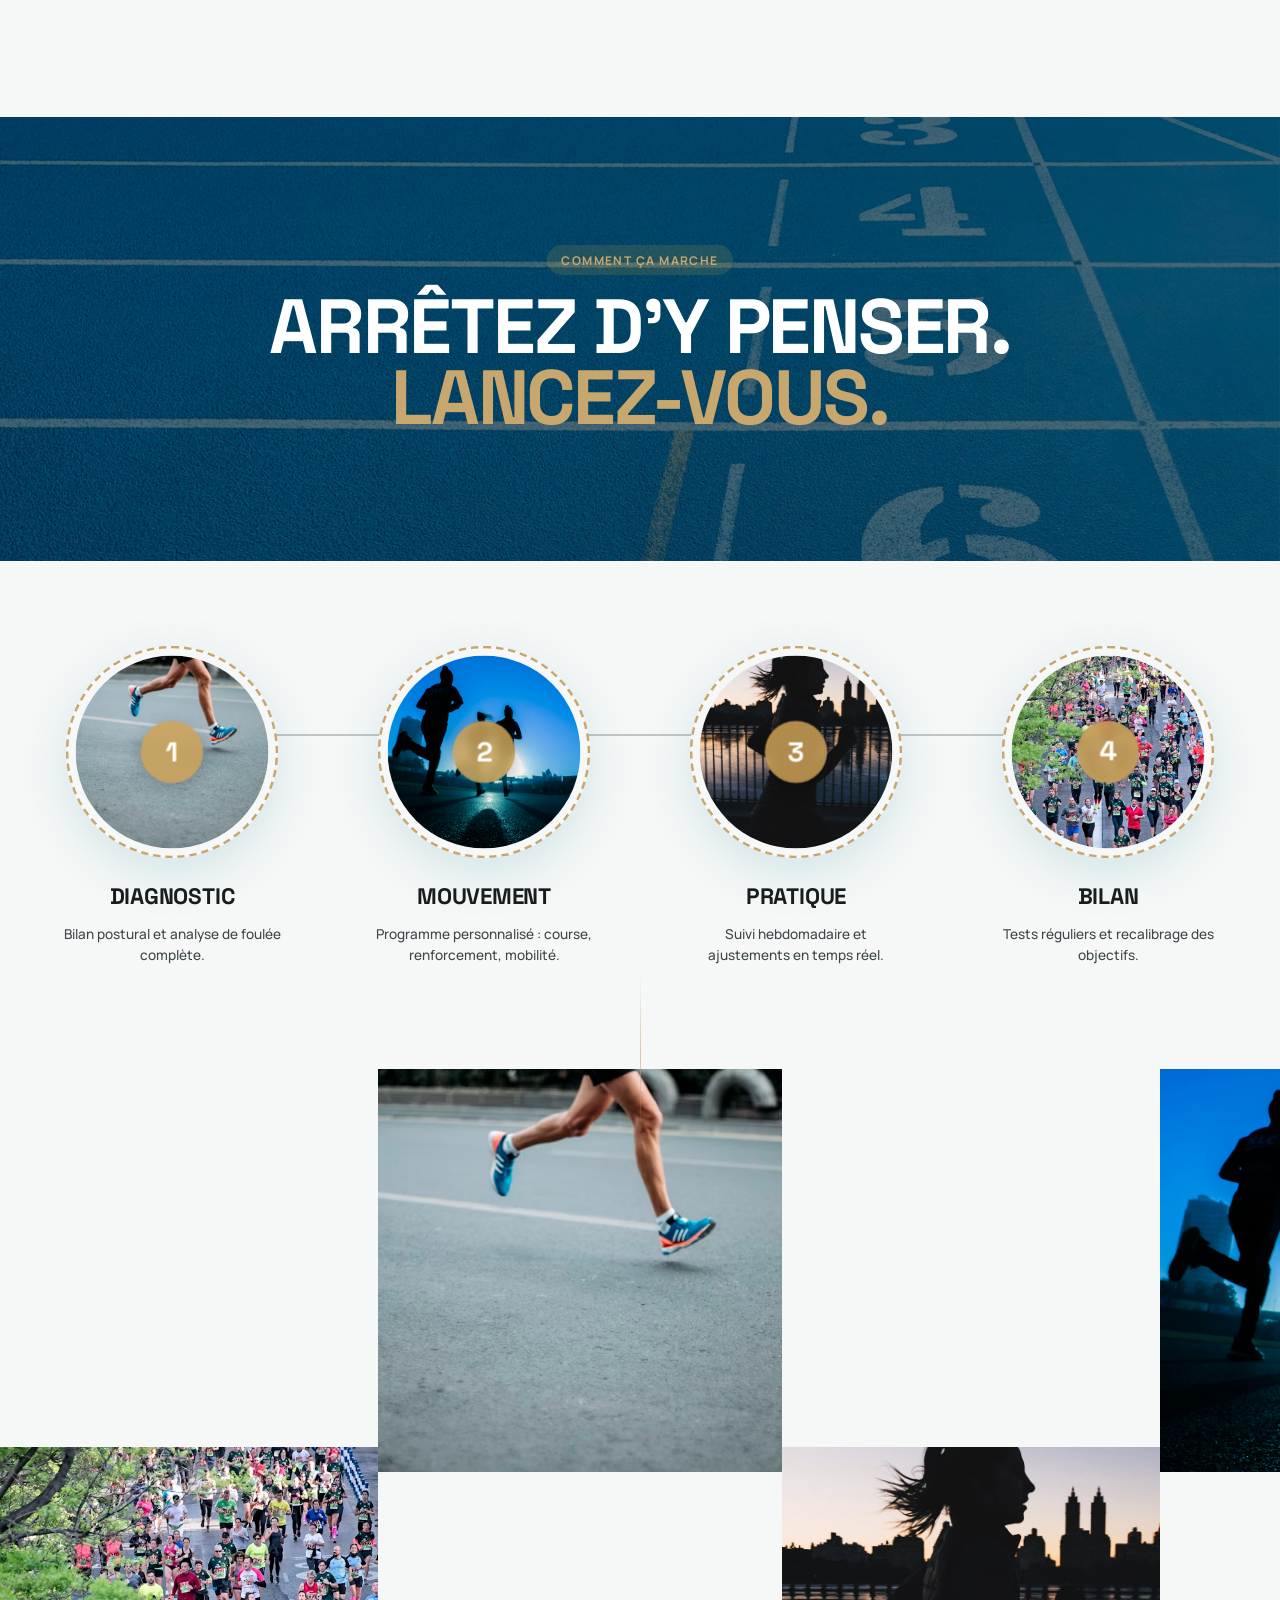
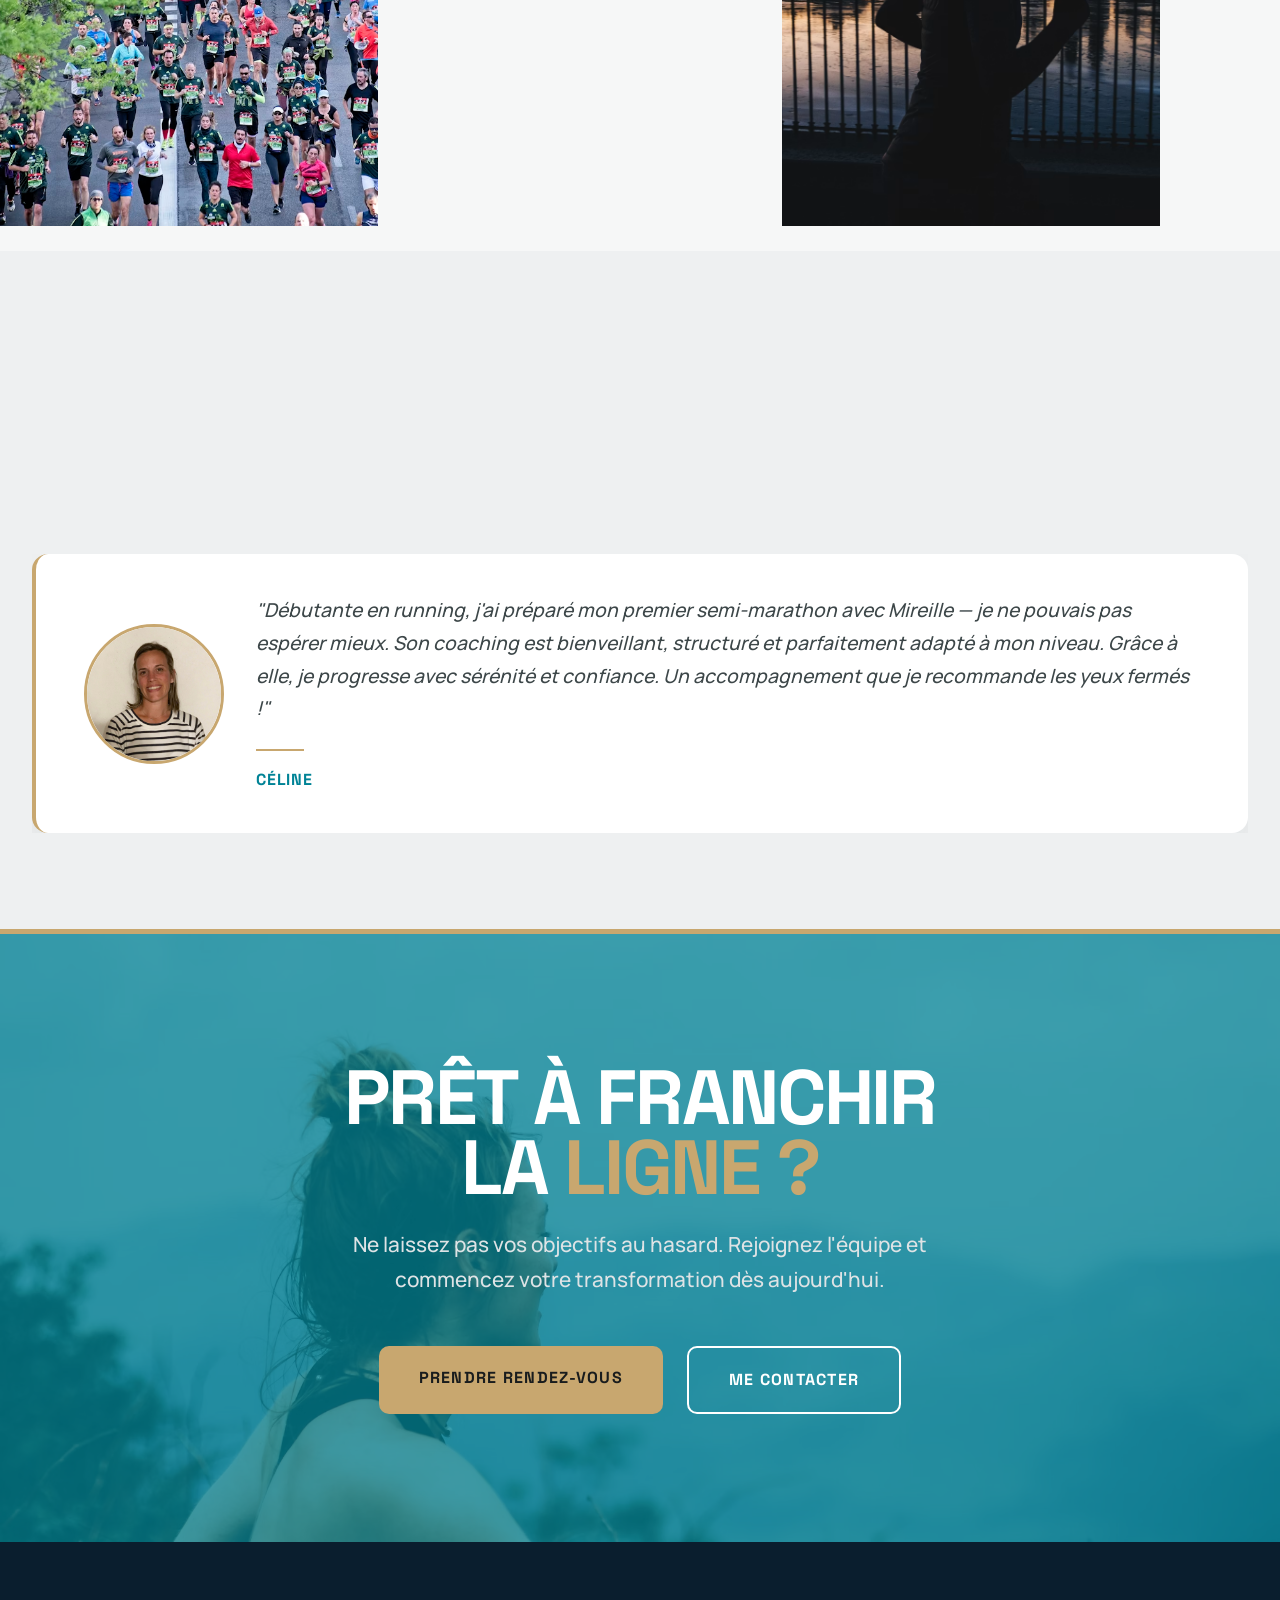
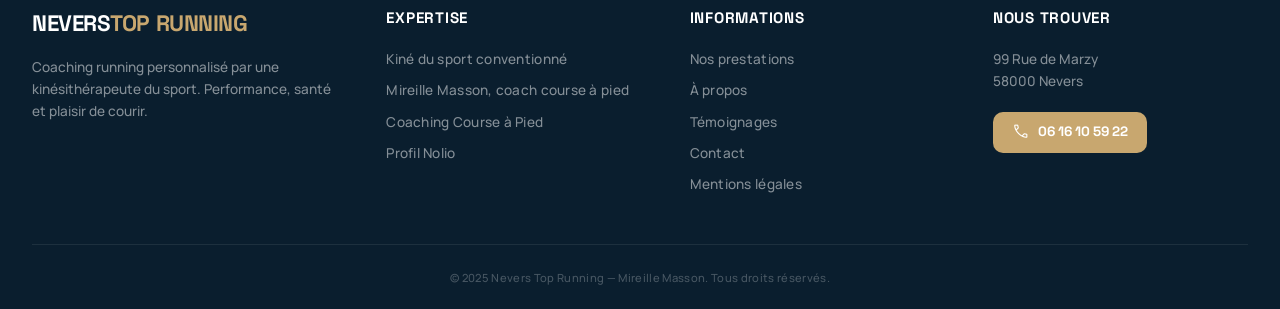
==== commit 8b544d2f: "Optimizing webperf" ====
--- a/index.html
+++ b/index.html
@@ -2,17 +2,6 @@
 <html lang="fr">
 
 <head>
-  <!-- Google Tag Manager -->
-  <script>(function (w, d, s, l, i) {
-      w[l] = w[l] || []; w[l].push({
-        'gtm.start':
-          new Date().getTime(), event: 'gtm.js'
-      }); var f = d.getElementsByTagName(s)[0],
-        j = d.createElement(s), dl = l != 'dataLayer' ? '&l=' + l : ''; j.async = true; j.src =
-          'https://www.googletagmanager.com/gtm.js?id=' + i + dl; f.parentNode.insertBefore(j, f);
-    })(window, document, 'script', 'dataLayer', 'GTM-WPGZCB6M');</script>
-  <!-- End Google Tag Manager -->
-
   <meta charset="utf-8">
   <meta name="viewport" content="width=device-width, initial-scale=1.0">
   <title>Mireille Masson — Coaching Running & Performance</title>
@@ -33,7 +22,16 @@
   <!-- Favicon placeholder -->
   <!-- <link rel="icon" href="/favicon.ico" type="image/x-icon"> -->
 
-  <!-- Fonts -->
+  <!-- Preconnect GTM -->
+  <link rel="preconnect" href="https://www.googletagmanager.com">
+
+  <!-- Preload hero image -->
+  <link rel="preload" as="image" href="assets/img/unsplash/photo-1744706908540-c7450689a30a.avif" fetchpriority="high">
+
+  <!-- Preload polices critiques -->
+  <link rel="preload" as="font" type="font/woff2" href="assets/fonts/manrope/manrope-latin-700-normal.woff2" crossorigin>
+  <link rel="preload" as="font" type="font/woff2" href="assets/fonts/space-grotesk/space-grotesk-latin-400-normal.woff2" crossorigin>
+  <link rel="preload" as="font" type="font/woff2" href="assets/fonts/material-symbols/material-symbols-outlined.woff2" crossorigin>
 
   <!-- Feuilles de style -->
   <link rel="stylesheet" href="assets/css/fonts.css">
@@ -42,10 +40,6 @@
 </head>
 
 <body>
-  <!-- Google Tag Manager (noscript) -->
-  <noscript><iframe src="https://www.googletagmanager.com/ns.html?id=GTM-WPGZCB6M" height="0" width="0"
-      style="display:none;visibility:hidden"></iframe></noscript>
-  <!-- End Google Tag Manager (noscript) -->
   <!-- ============ NAV ============ -->
   <nav class="nav" id="nav">
     <div class="nav__inner">
@@ -83,7 +77,12 @@
   <!-- ============ HERO ============ -->
   <section class="hero" id="accueil">
     <div class="hero__bg">
-      <img id="heroImg" src="" alt="Running coaching" loading="eager">
+      <img id="heroImg"
+           src="assets/img/unsplash/photo-1744706908540-c7450689a30a.avif"
+           alt="Running coaching"
+           loading="eager"
+           fetchpriority="high"
+           width="1400" height="933">
       <div class="hero__overlay"></div>
     </div>
     <div class="hero__gridlines">
@@ -983,6 +982,19 @@
   <!-- Scripts -->
   <script src="assets/js/main.js" defer></script>
   <script src="assets/js/index.js" defer></script>
+
+  <!-- Google Tag Manager (déplacé en fin de page pour ne pas bloquer le LCP) -->
+  <script>(function (w, d, s, l, i) {
+      w[l] = w[l] || []; w[l].push({
+        'gtm.start':
+          new Date().getTime(), event: 'gtm.js'
+      }); var f = d.getElementsByTagName(s)[0],
+        j = d.createElement(s), dl = l != 'dataLayer' ? '&l=' + l : ''; j.async = true; j.src =
+          'https://www.googletagmanager.com/gtm.js?id=' + i + dl; f.parentNode.insertBefore(j, f);
+    })(window, document, 'script', 'dataLayer', 'GTM-WPGZCB6M');</script>
+  <noscript><iframe src="https://www.googletagmanager.com/ns.html?id=GTM-WPGZCB6M" height="0" width="0"
+      style="display:none;visibility:hidden"></iframe></noscript>
+  <!-- End Google Tag Manager -->
 </body>
 
 </html>
--- a/assets/css/fonts.css
+++ b/assets/css/fonts.css
@@ -164,7 +164,7 @@
   font-family: 'Material Symbols Outlined';
   font-style: normal;
   font-weight: 100 700;
-  font-display: block;
+  font-display: swap;
   src: url('../fonts/material-symbols/material-symbols-outlined.woff2') format('woff2');
 }
 
--- a/assets/css/index.css
+++ b/assets/css/index.css
@@ -1996,3 +1996,86 @@
       }
     }
 
+    /* ============================================
+       CORRECTIFS MOBILE (≤ 767px)
+       ============================================ */
+    @media (max-width: 767px) {
+
+      /* 1. Hero – empêcher le débordement horizontal du titre */
+      .hero .text-display,
+      .hero h1 {
+        white-space: normal !important;
+        word-break: break-word;
+      }
+
+      /* 2. Prestations slider – boutons sous la carte, pas par-dessus */
+      .prestations__slider-wrap {
+        padding-bottom: 4.5rem;
+      }
+      .prestations__nav-btn {
+        top: auto;
+        bottom: 0.5rem;
+        transform: none;
+      }
+      .prestations__nav-btn--prev {
+        left: calc(50% - 48px);
+      }
+      .prestations__nav-btn--next {
+        right: calc(50% - 48px);
+      }
+
+      /* 3. Supprimer l'effet de grossissement des cartes prestations */
+      .pricing-card,
+      .pricing-card:hover,
+      .pricing-card--featured,
+      .pricing-card--featured:hover,
+      .prestations__slider .pricing-card--featured {
+        transform: none !important;
+      }
+
+      /* 4. Masquer les deux images spécifiques et leurs conteneurs */
+      img[src$="photo-1571008887538-b36bb32f4571.avif"],
+      img[src$="photo-1596727362302-b8d891c42ab8.avif"],
+      img[src$="photo-1516398810565-0cb4310bb8ea.avif"] {
+        display: none;
+      }
+      /* Masquer aussi les blocs parents qui se retrouveraient vides */
+      .split__float:has(img[src$="photo-1571008887538-b36bb32f4571.avif"]),
+      .split__float:has(img[src$="photo-1596727362302-b8d891c42ab8.avif"]),
+      .split__float:has(img[src$="photo-1516398810565-0cb4310bb8ea.avif"]),
+      .split__img:has(img[src$="photo-1571008887538-b36bb32f4571.avif"]),
+      .split__img:has(img[src$="photo-1596727362302-b8d891c42ab8.avif"]),
+      .split__img:has(img[src$="photo-1516398810565-0cb4310bb8ea.avif"]),
+      .checker__cell--img:has(img[src$="photo-1596727362302-b8d891c42ab8.avif"]),
+      .checker__cell--img:has(img[src$="photo-1516398810565-0cb4310bb8ea.avif"]),
+      .process-card__img:has(img[src$="photo-1571008887538-b36bb32f4571.avif"]),
+      .process-card__img:has(img[src$="photo-1596727362302-b8d891c42ab8.avif"]),
+      .process-card__img:has(img[src$="photo-1516398810565-0cb4310bb8ea.avif"]) {
+        display: none;
+      }
+
+      /* 4. Split reveal – centrer les images restantes */
+      .split__img {
+        min-height: 300px;
+      }
+      .split__float--on-left {
+        top: 0 !important;
+        left: 50% !important;
+        width: 72% !important;
+        transform: translateX(-50%) !important;
+      }
+      /* Duo : masquer l'image de fond, centrer l'image principale */
+      .split__float--duo-back {
+        display: none;
+      }
+      .split__float--duo-front {
+        left: 50%;
+        right: auto;
+        bottom: auto;
+        top: 0;
+        width: 72%;
+        transform: translateX(-50%);
+        border: none;
+      }
+    }
+
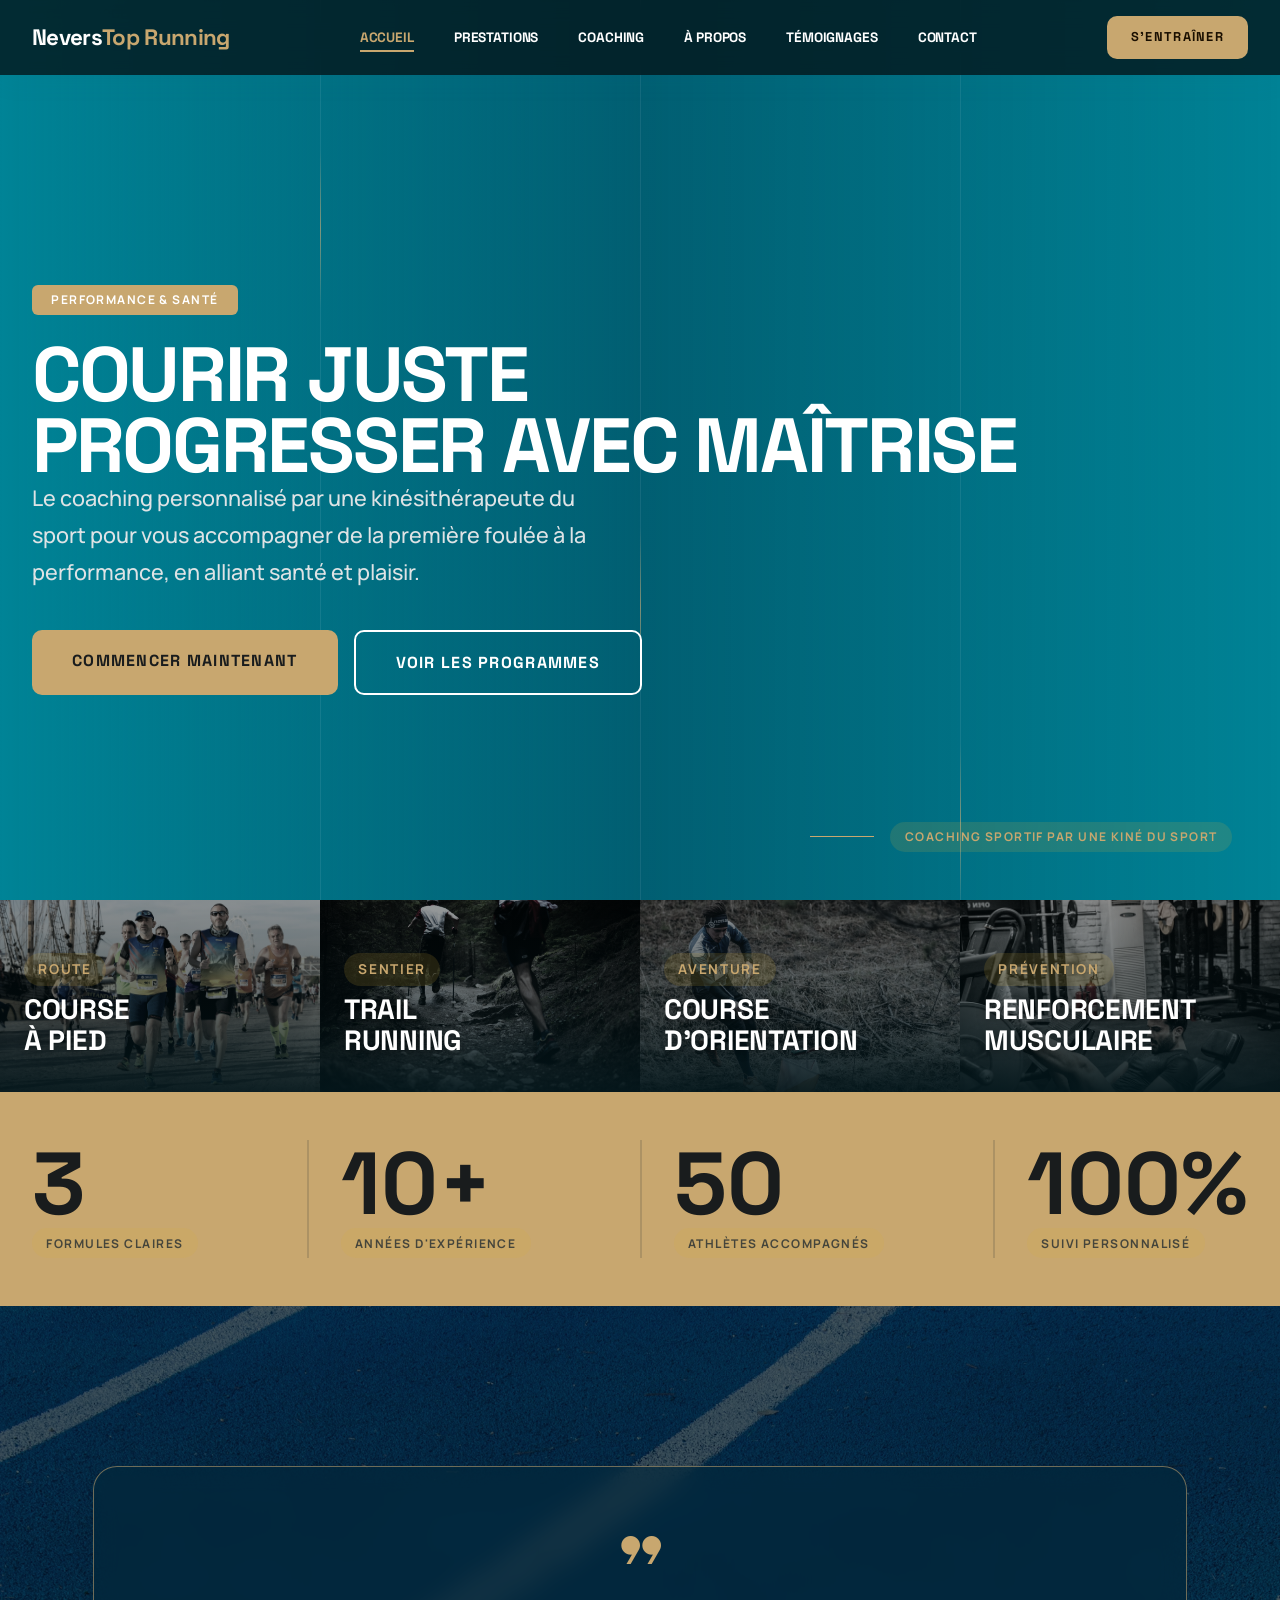
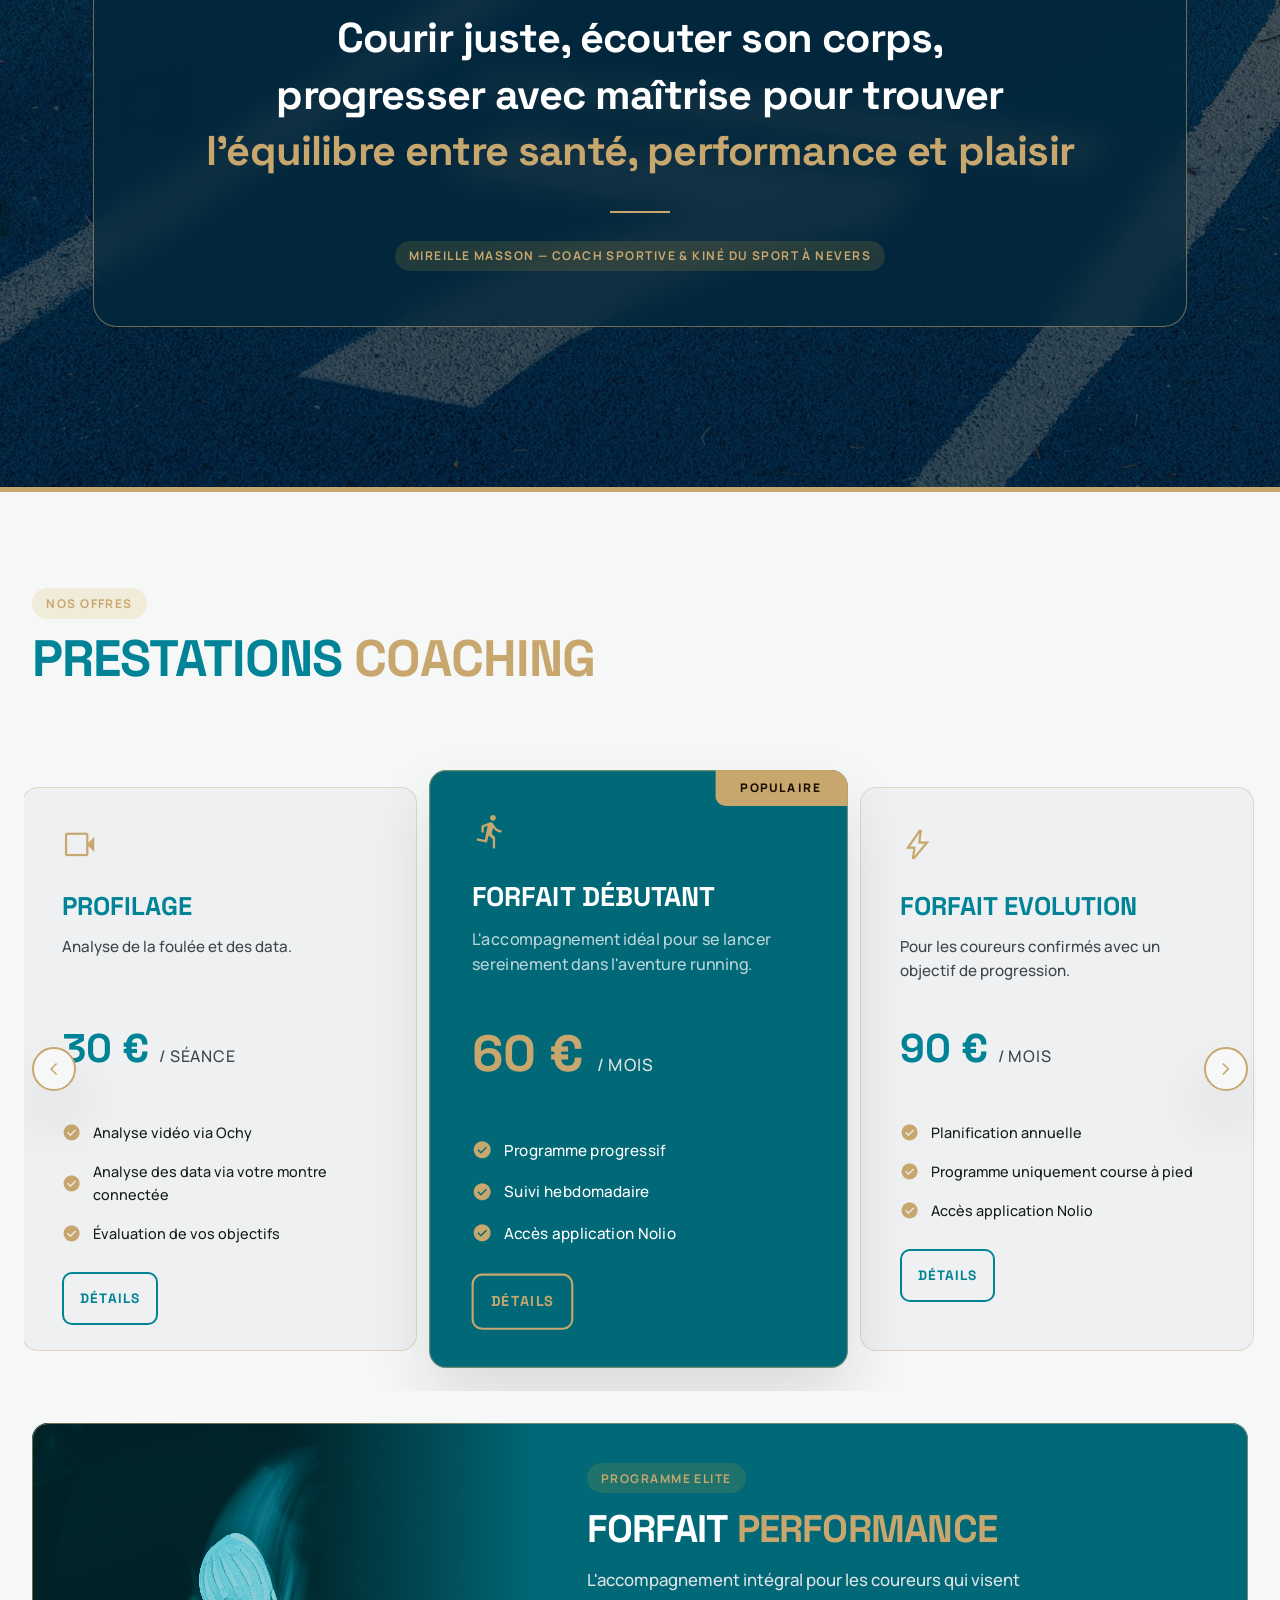
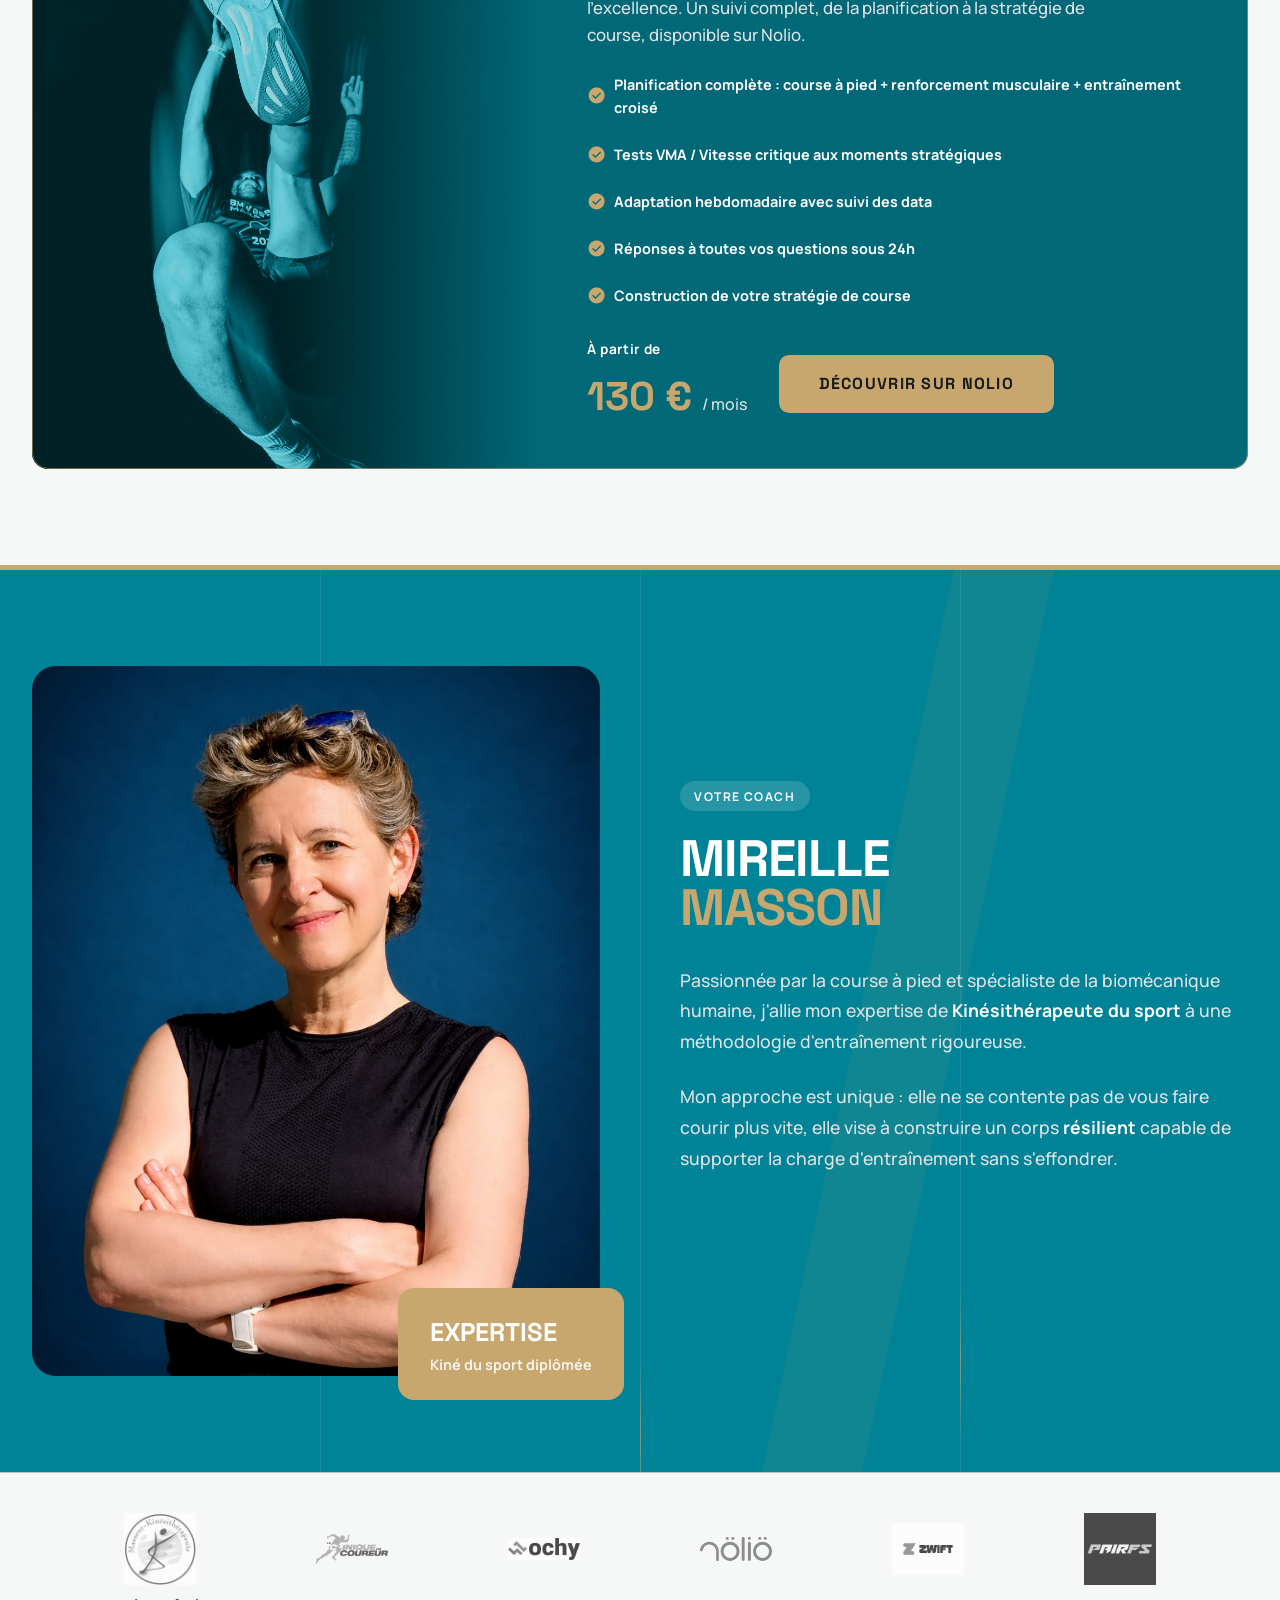
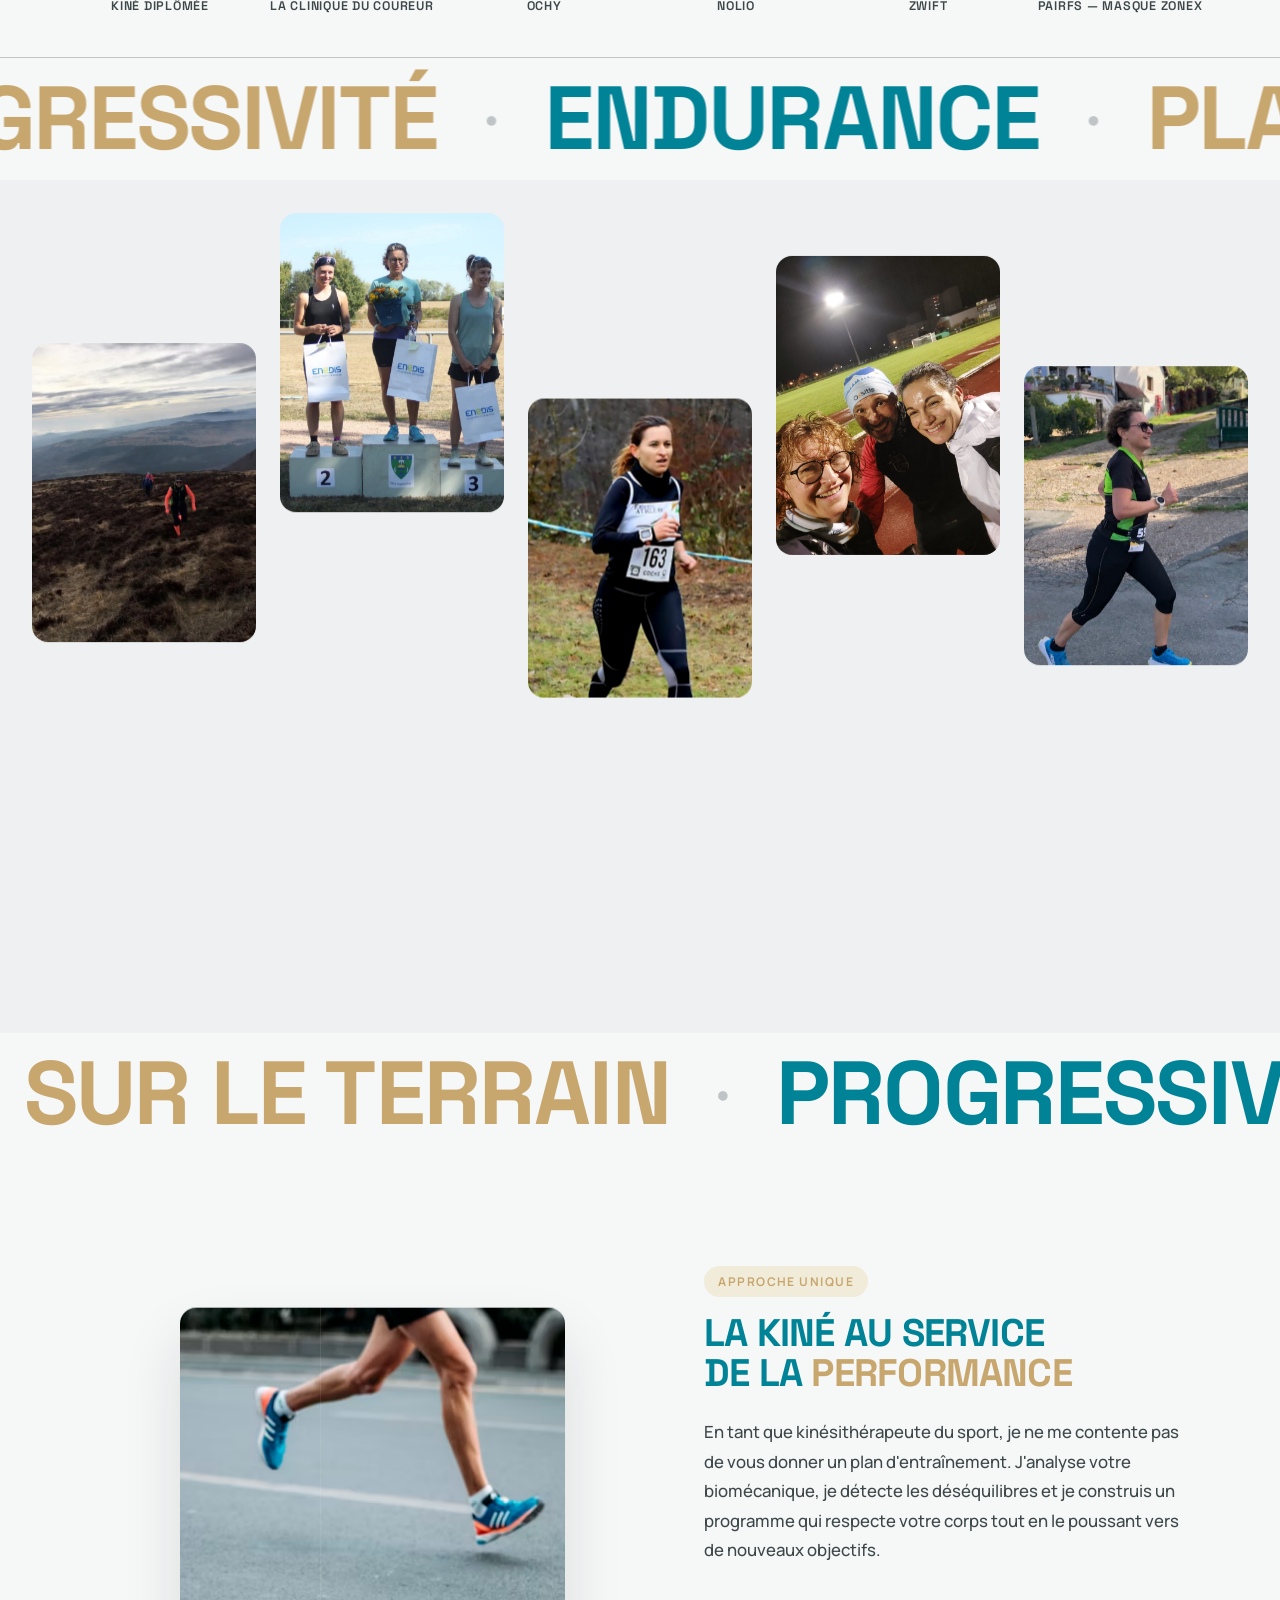
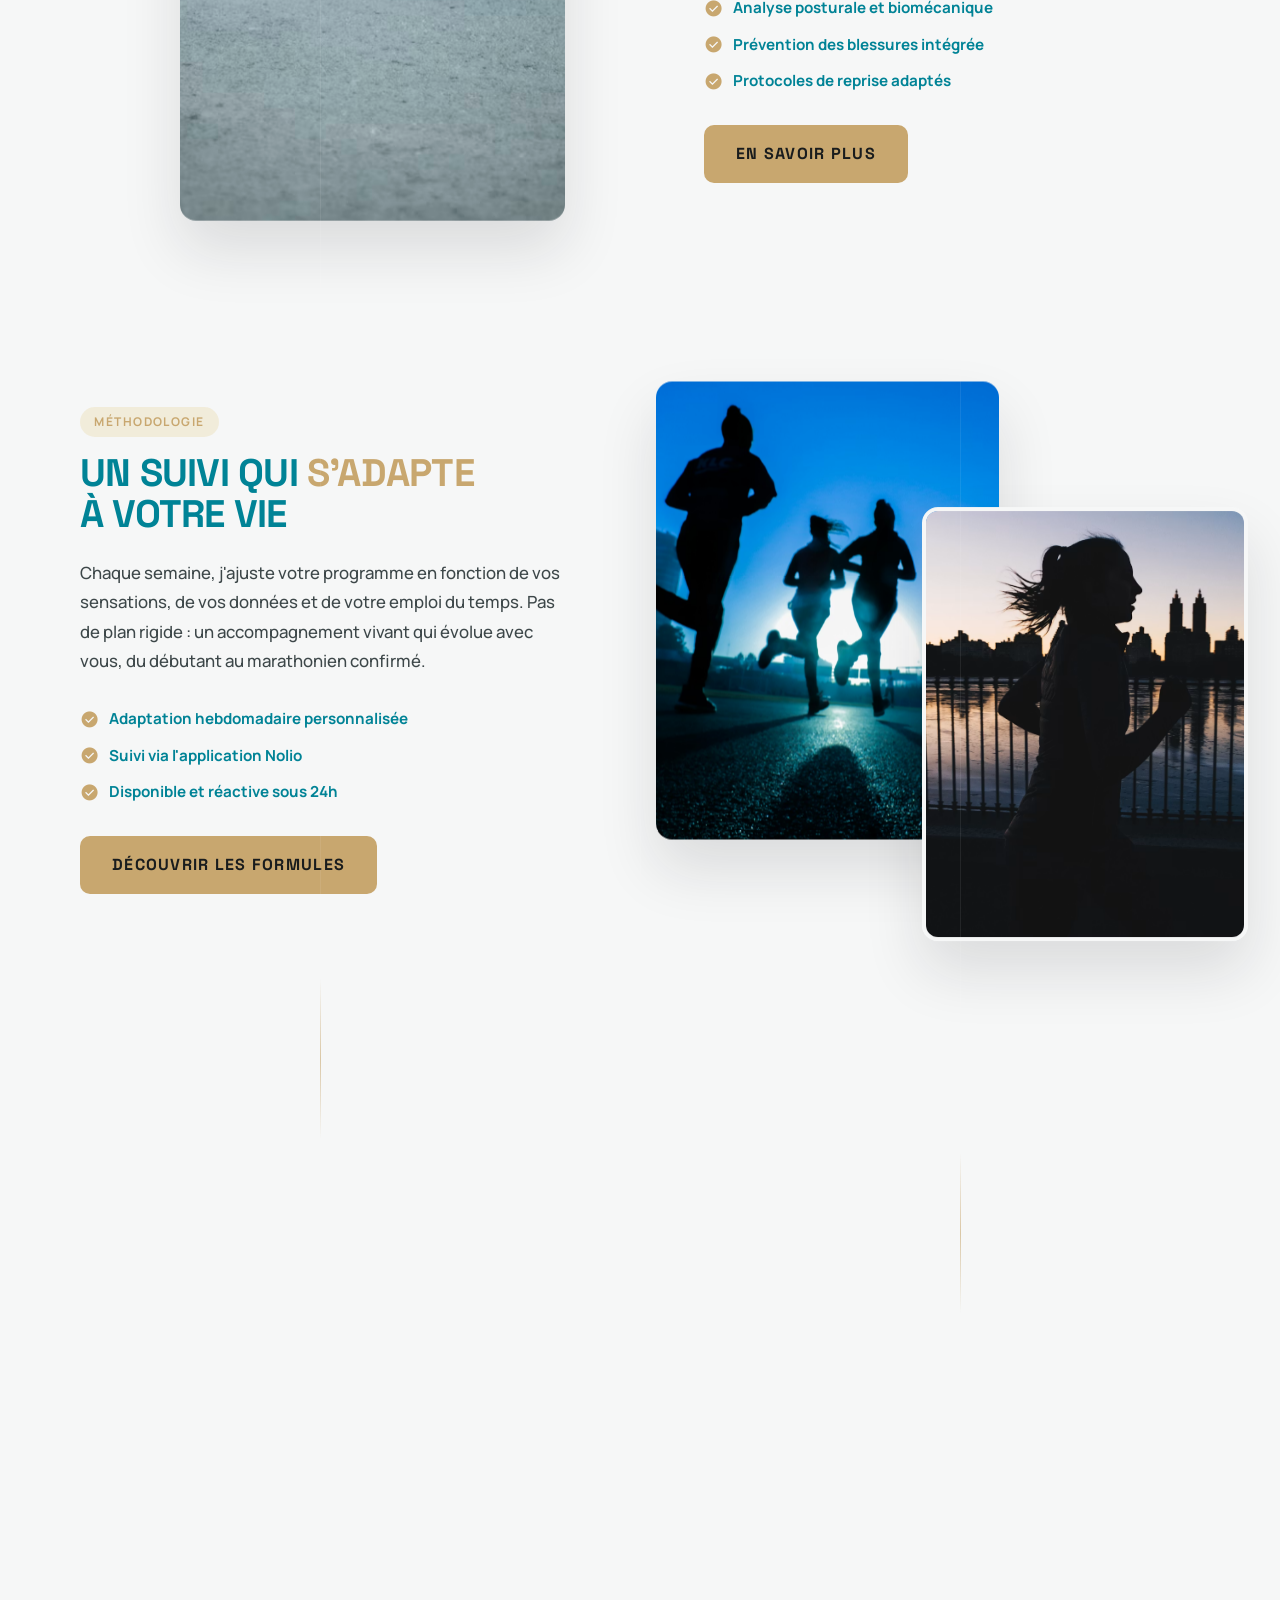
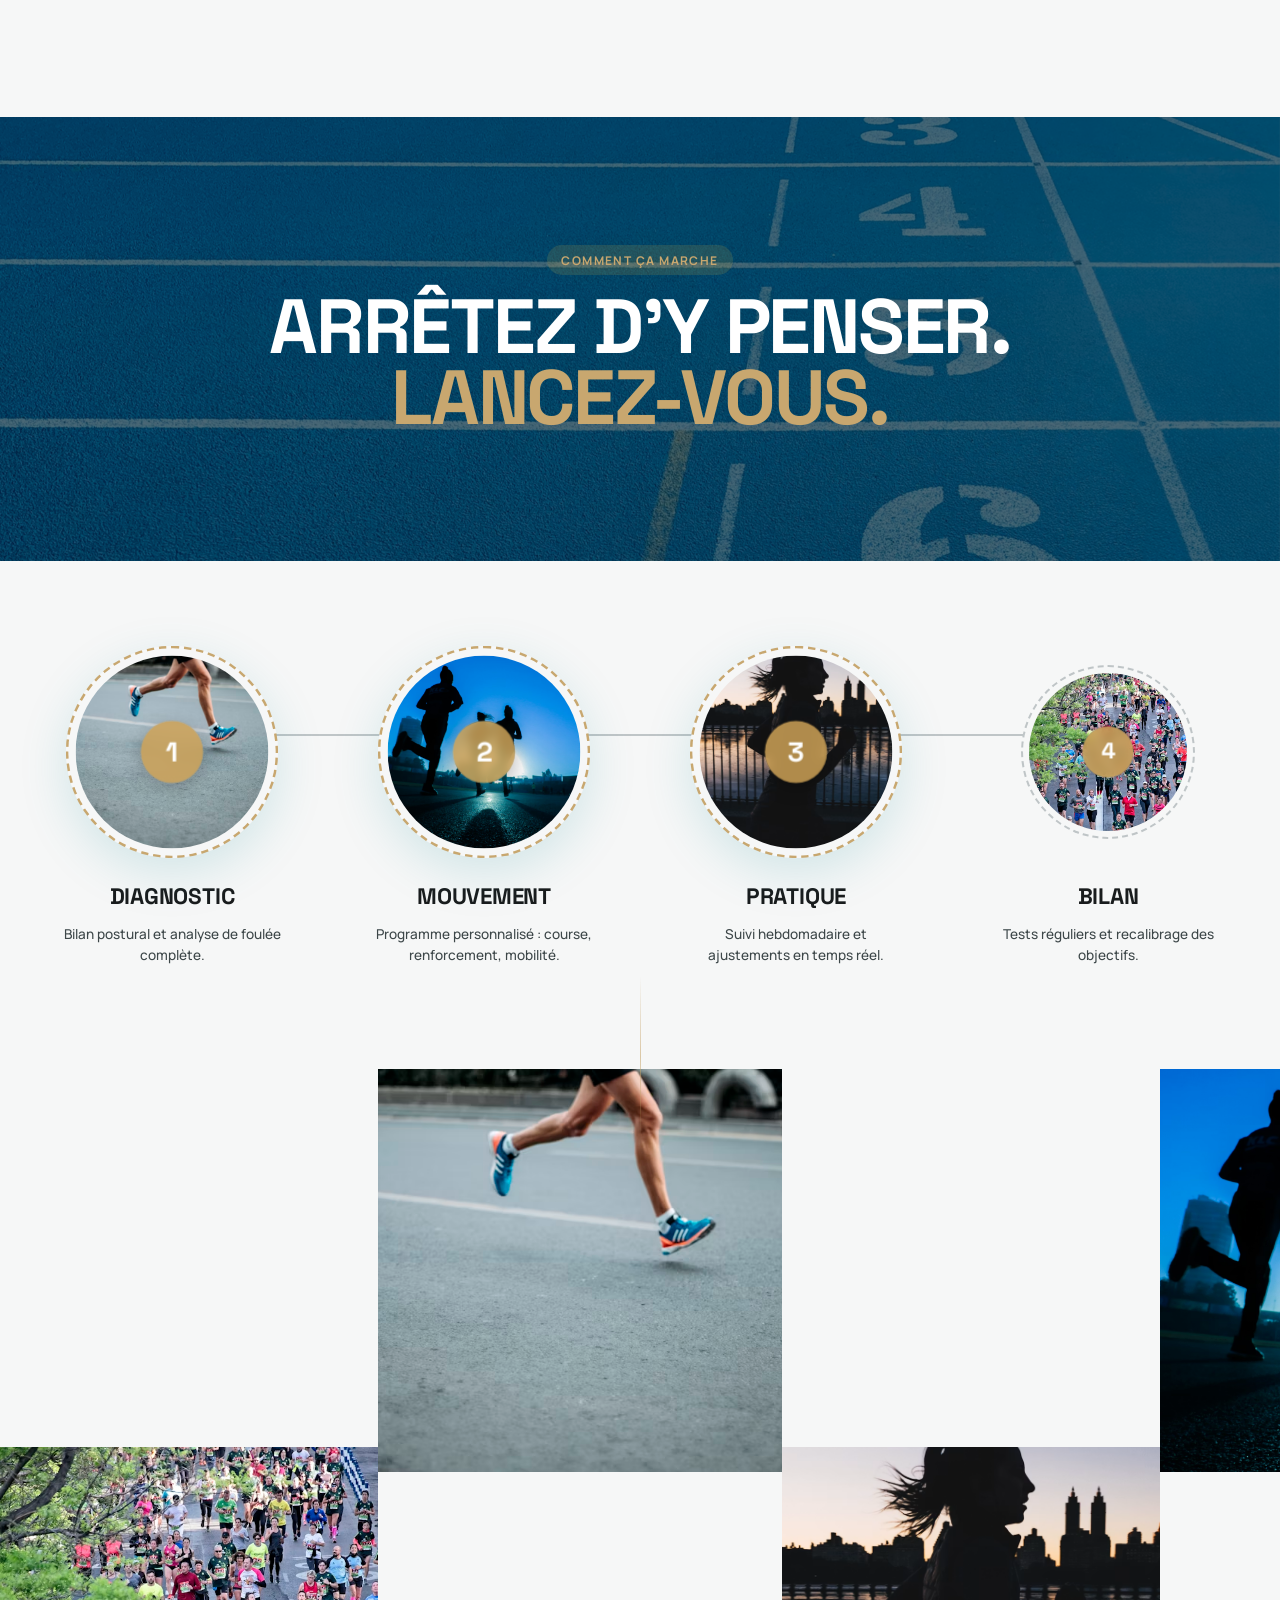
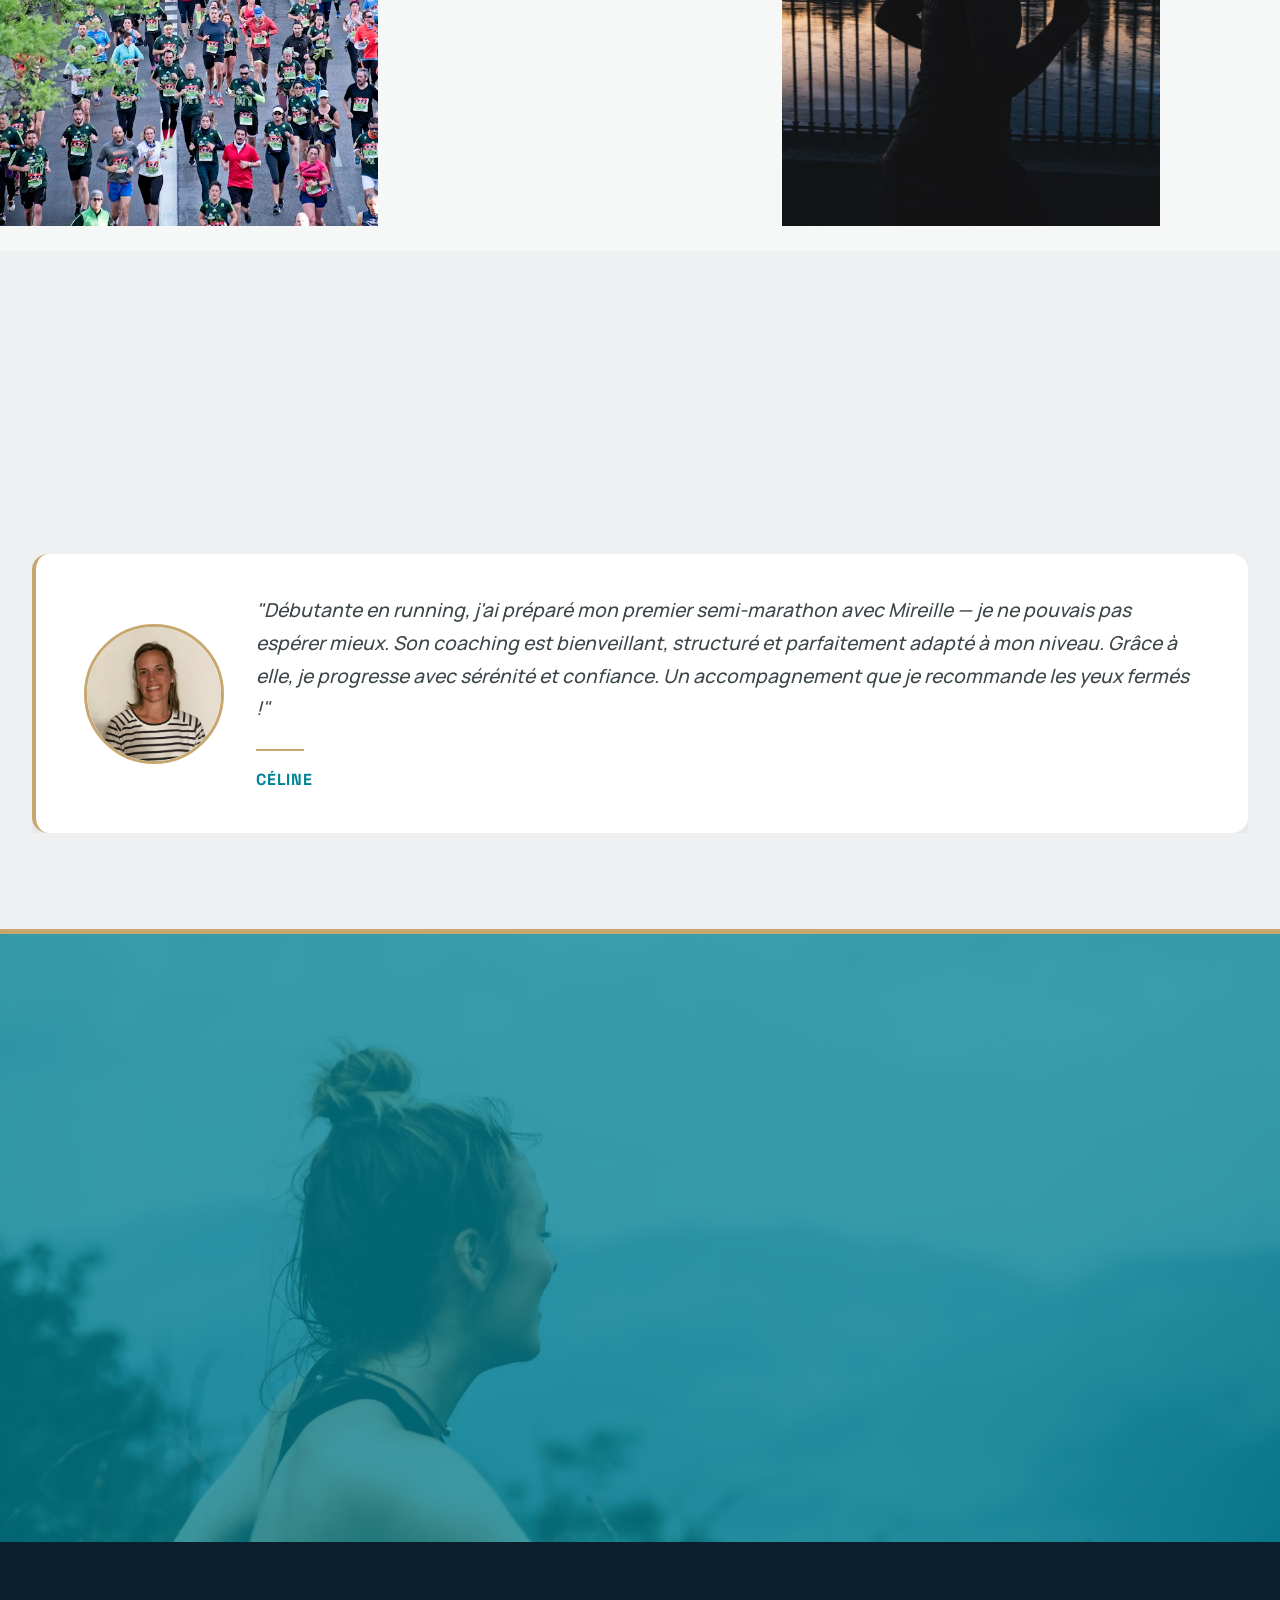
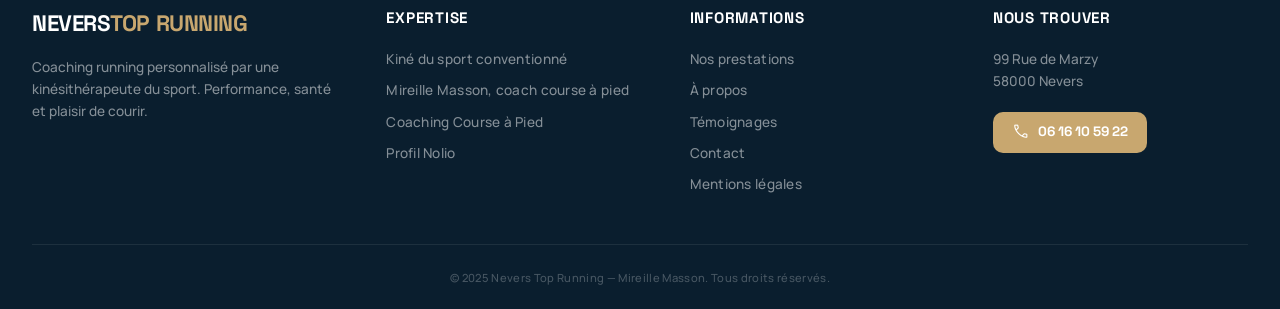
==== commit 4cbc62bf: "Revert "Optimizing webperf" This reverts commit 8b544d2f0c2cb41d917769335d21311b19aa18d3." ====
--- a/index.html
+++ b/index.html
@@ -2,6 +2,17 @@
 <html lang="fr">
 
 <head>
+  <!-- Google Tag Manager -->
+  <script>(function (w, d, s, l, i) {
+      w[l] = w[l] || []; w[l].push({
+        'gtm.start':
+          new Date().getTime(), event: 'gtm.js'
+      }); var f = d.getElementsByTagName(s)[0],
+        j = d.createElement(s), dl = l != 'dataLayer' ? '&l=' + l : ''; j.async = true; j.src =
+          'https://www.googletagmanager.com/gtm.js?id=' + i + dl; f.parentNode.insertBefore(j, f);
+    })(window, document, 'script', 'dataLayer', 'GTM-WPGZCB6M');</script>
+  <!-- End Google Tag Manager -->
+
   <meta charset="utf-8">
   <meta name="viewport" content="width=device-width, initial-scale=1.0">
   <title>Mireille Masson — Coaching Running & Performance</title>
@@ -22,16 +33,7 @@
   <!-- Favicon placeholder -->
   <!-- <link rel="icon" href="/favicon.ico" type="image/x-icon"> -->
 
-  <!-- Preconnect GTM -->
-  <link rel="preconnect" href="https://www.googletagmanager.com">
-
-  <!-- Preload hero image -->
-  <link rel="preload" as="image" href="assets/img/unsplash/photo-1744706908540-c7450689a30a.avif" fetchpriority="high">
-
-  <!-- Preload polices critiques -->
-  <link rel="preload" as="font" type="font/woff2" href="assets/fonts/manrope/manrope-latin-700-normal.woff2" crossorigin>
-  <link rel="preload" as="font" type="font/woff2" href="assets/fonts/space-grotesk/space-grotesk-latin-400-normal.woff2" crossorigin>
-  <link rel="preload" as="font" type="font/woff2" href="assets/fonts/material-symbols/material-symbols-outlined.woff2" crossorigin>
+  <!-- Fonts -->
 
   <!-- Feuilles de style -->
   <link rel="stylesheet" href="assets/css/fonts.css">
@@ -40,6 +42,10 @@
 </head>
 
 <body>
+  <!-- Google Tag Manager (noscript) -->
+  <noscript><iframe src="https://www.googletagmanager.com/ns.html?id=GTM-WPGZCB6M" height="0" width="0"
+      style="display:none;visibility:hidden"></iframe></noscript>
+  <!-- End Google Tag Manager (noscript) -->
   <!-- ============ NAV ============ -->
   <nav class="nav" id="nav">
     <div class="nav__inner">
@@ -77,12 +83,7 @@
   <!-- ============ HERO ============ -->
   <section class="hero" id="accueil">
     <div class="hero__bg">
-      <img id="heroImg"
-           src="assets/img/unsplash/photo-1744706908540-c7450689a30a.avif"
-           alt="Running coaching"
-           loading="eager"
-           fetchpriority="high"
-           width="1400" height="933">
+      <img id="heroImg" src="" alt="Running coaching" loading="eager">
       <div class="hero__overlay"></div>
     </div>
     <div class="hero__gridlines">
@@ -982,19 +983,6 @@
   <!-- Scripts -->
   <script src="assets/js/main.js" defer></script>
   <script src="assets/js/index.js" defer></script>
-
-  <!-- Google Tag Manager (déplacé en fin de page pour ne pas bloquer le LCP) -->
-  <script>(function (w, d, s, l, i) {
-      w[l] = w[l] || []; w[l].push({
-        'gtm.start':
-          new Date().getTime(), event: 'gtm.js'
-      }); var f = d.getElementsByTagName(s)[0],
-        j = d.createElement(s), dl = l != 'dataLayer' ? '&l=' + l : ''; j.async = true; j.src =
-          'https://www.googletagmanager.com/gtm.js?id=' + i + dl; f.parentNode.insertBefore(j, f);
-    })(window, document, 'script', 'dataLayer', 'GTM-WPGZCB6M');</script>
-  <noscript><iframe src="https://www.googletagmanager.com/ns.html?id=GTM-WPGZCB6M" height="0" width="0"
-      style="display:none;visibility:hidden"></iframe></noscript>
-  <!-- End Google Tag Manager -->
 </body>
 
 </html>
--- a/assets/css/fonts.css
+++ b/assets/css/fonts.css
@@ -164,7 +164,7 @@
   font-family: 'Material Symbols Outlined';
   font-style: normal;
   font-weight: 100 700;
-  font-display: swap;
+  font-display: block;
   src: url('../fonts/material-symbols/material-symbols-outlined.woff2') format('woff2');
 }
 
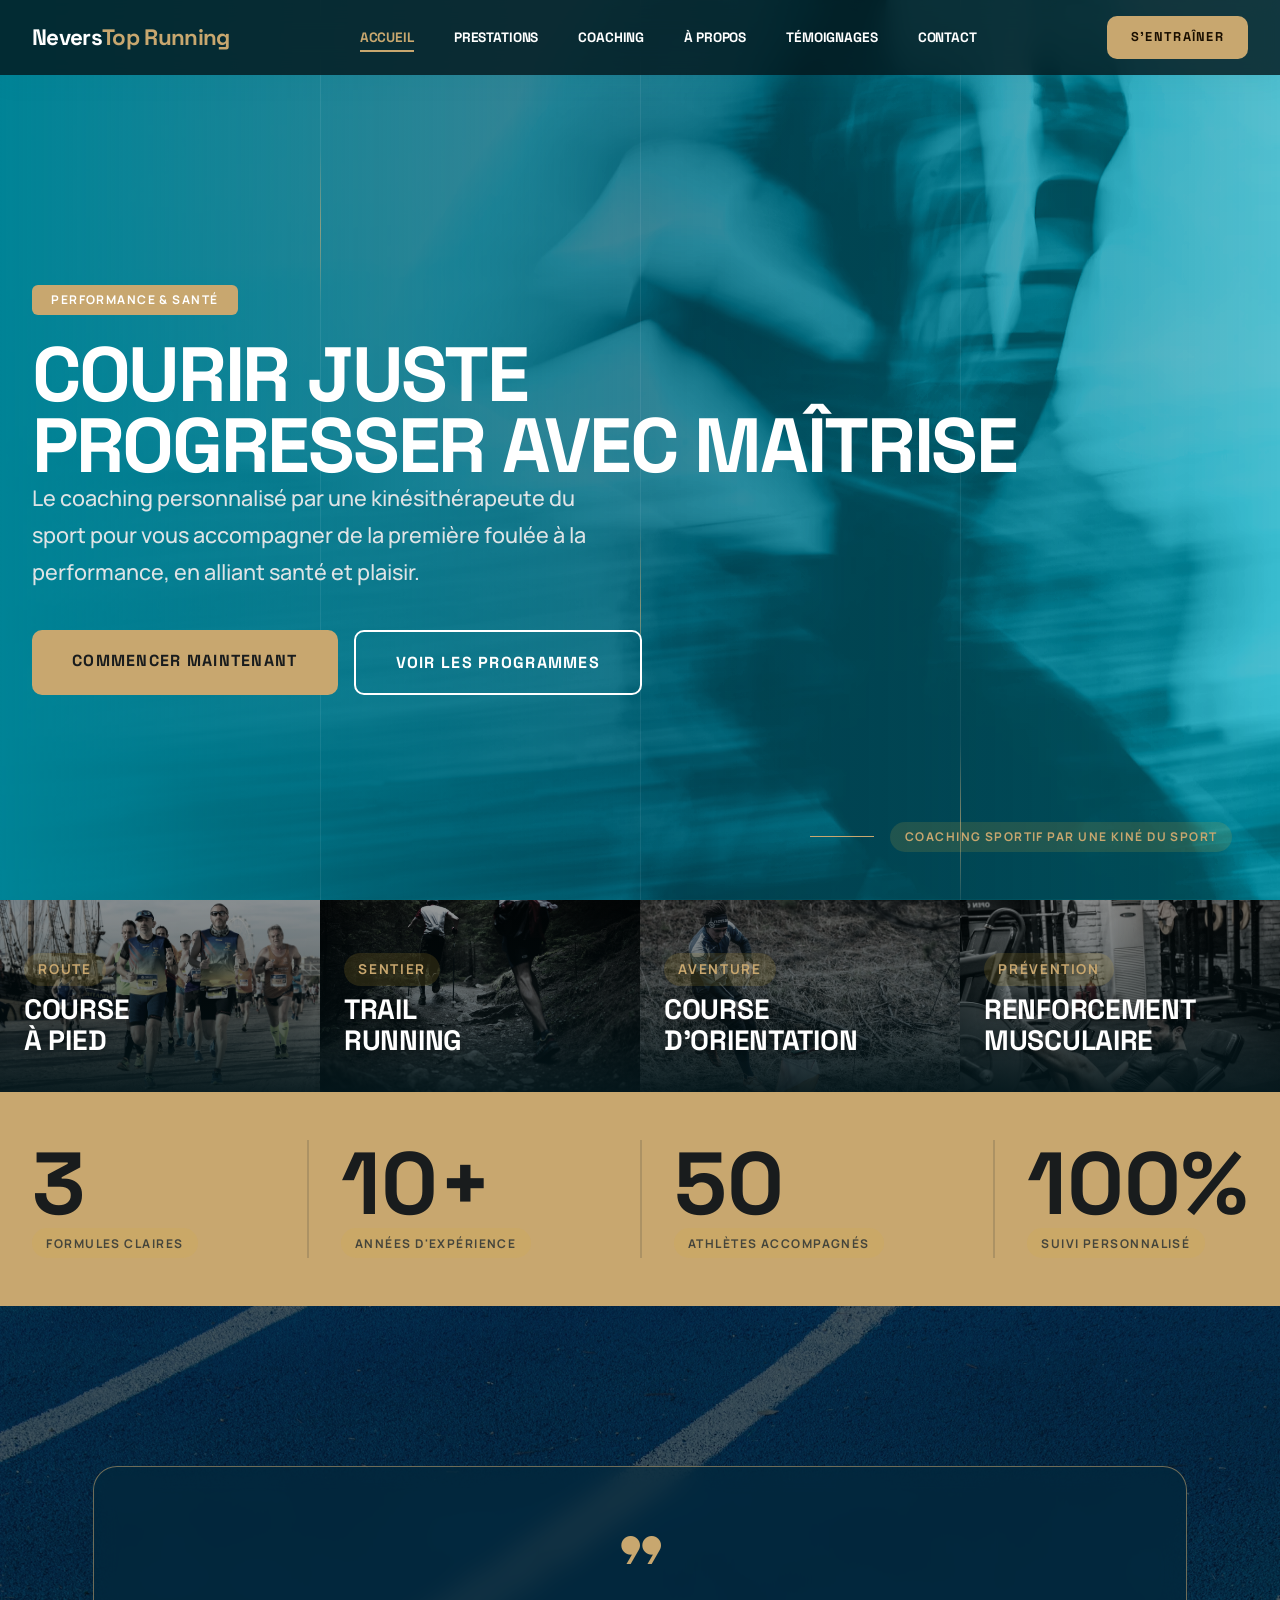
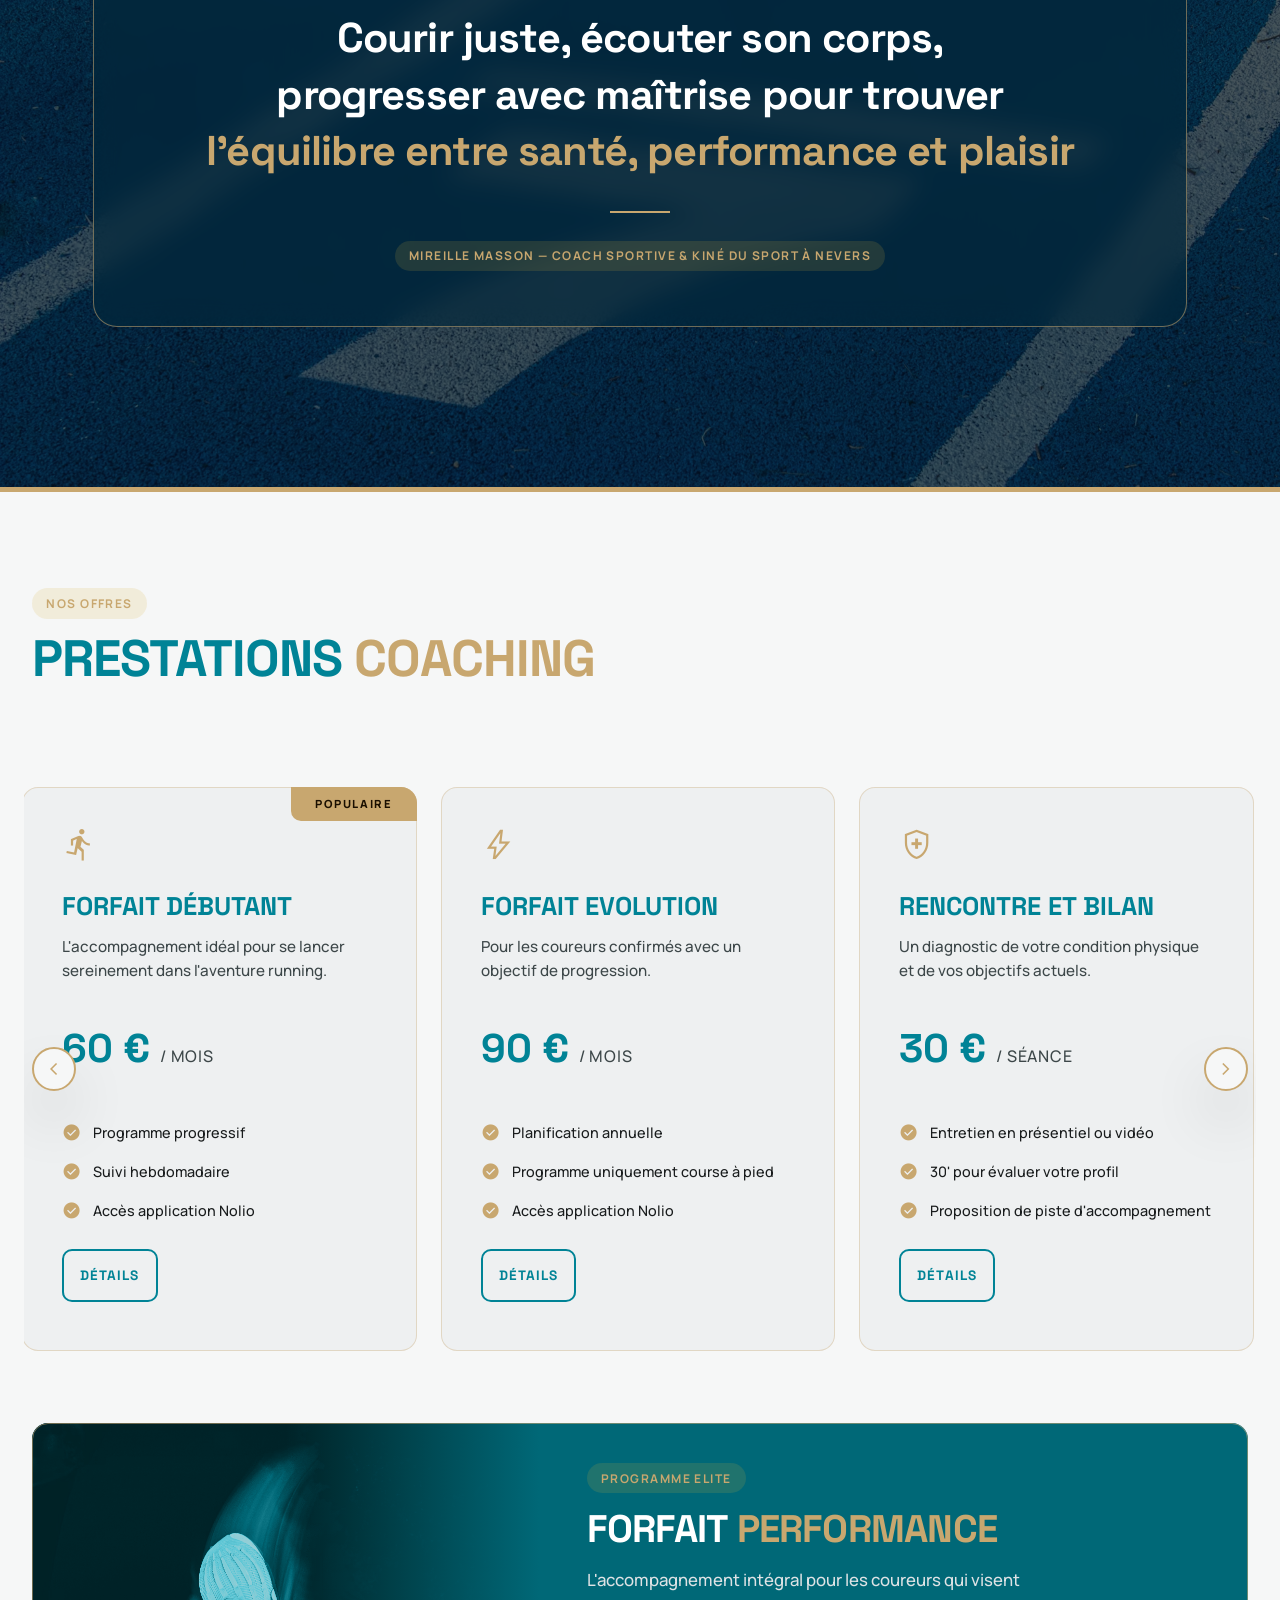
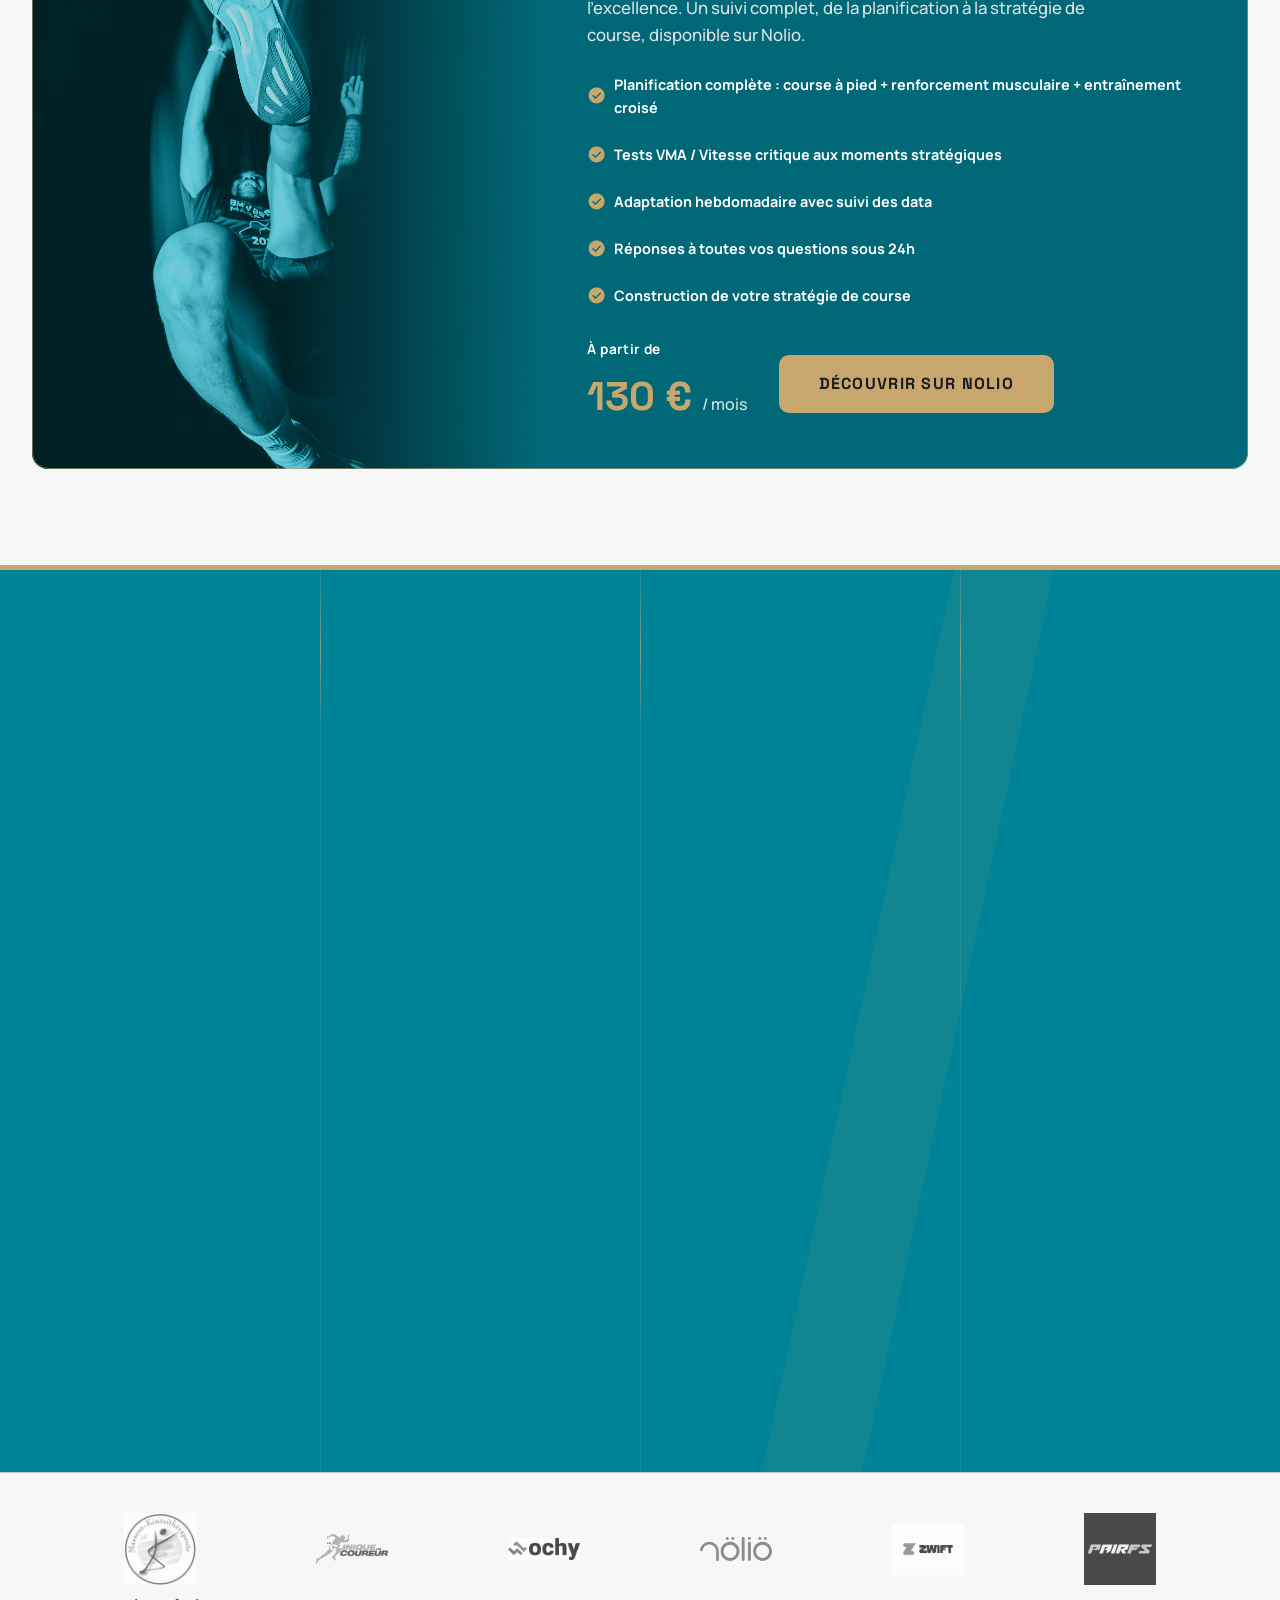
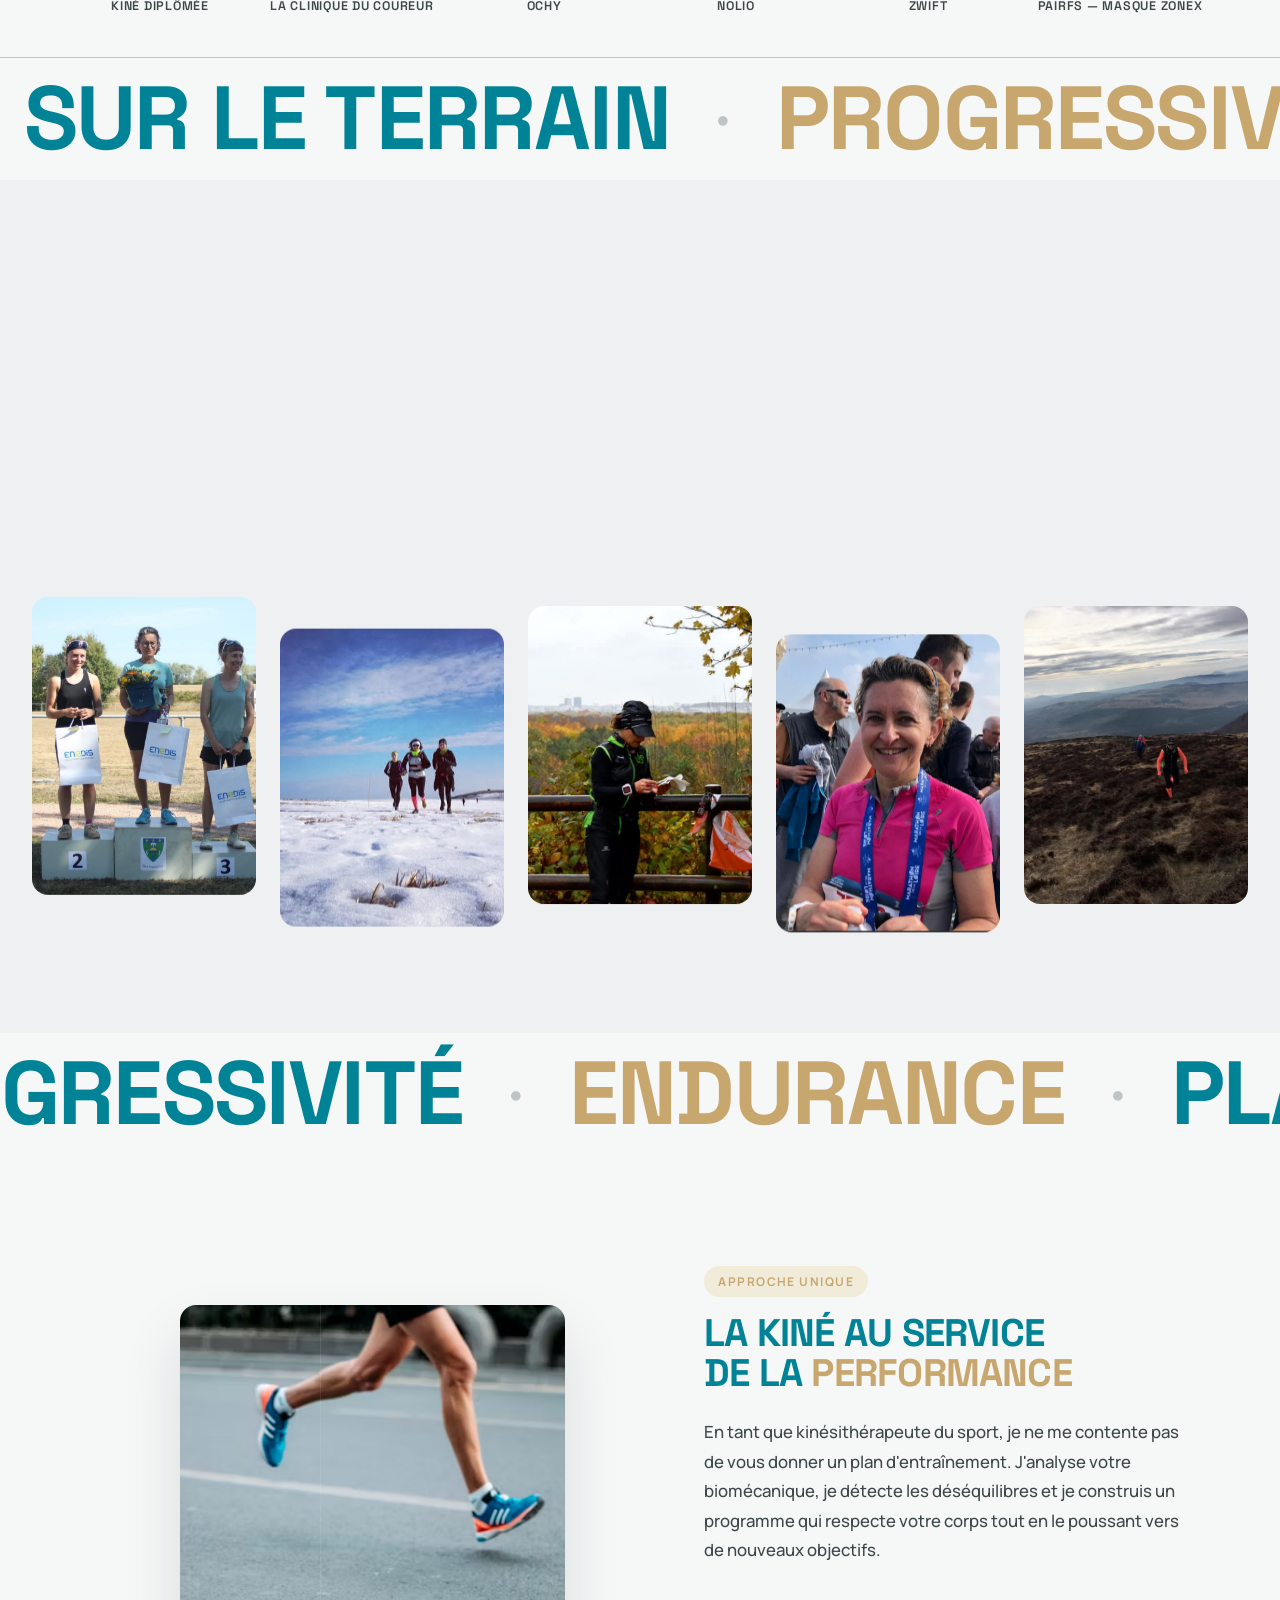
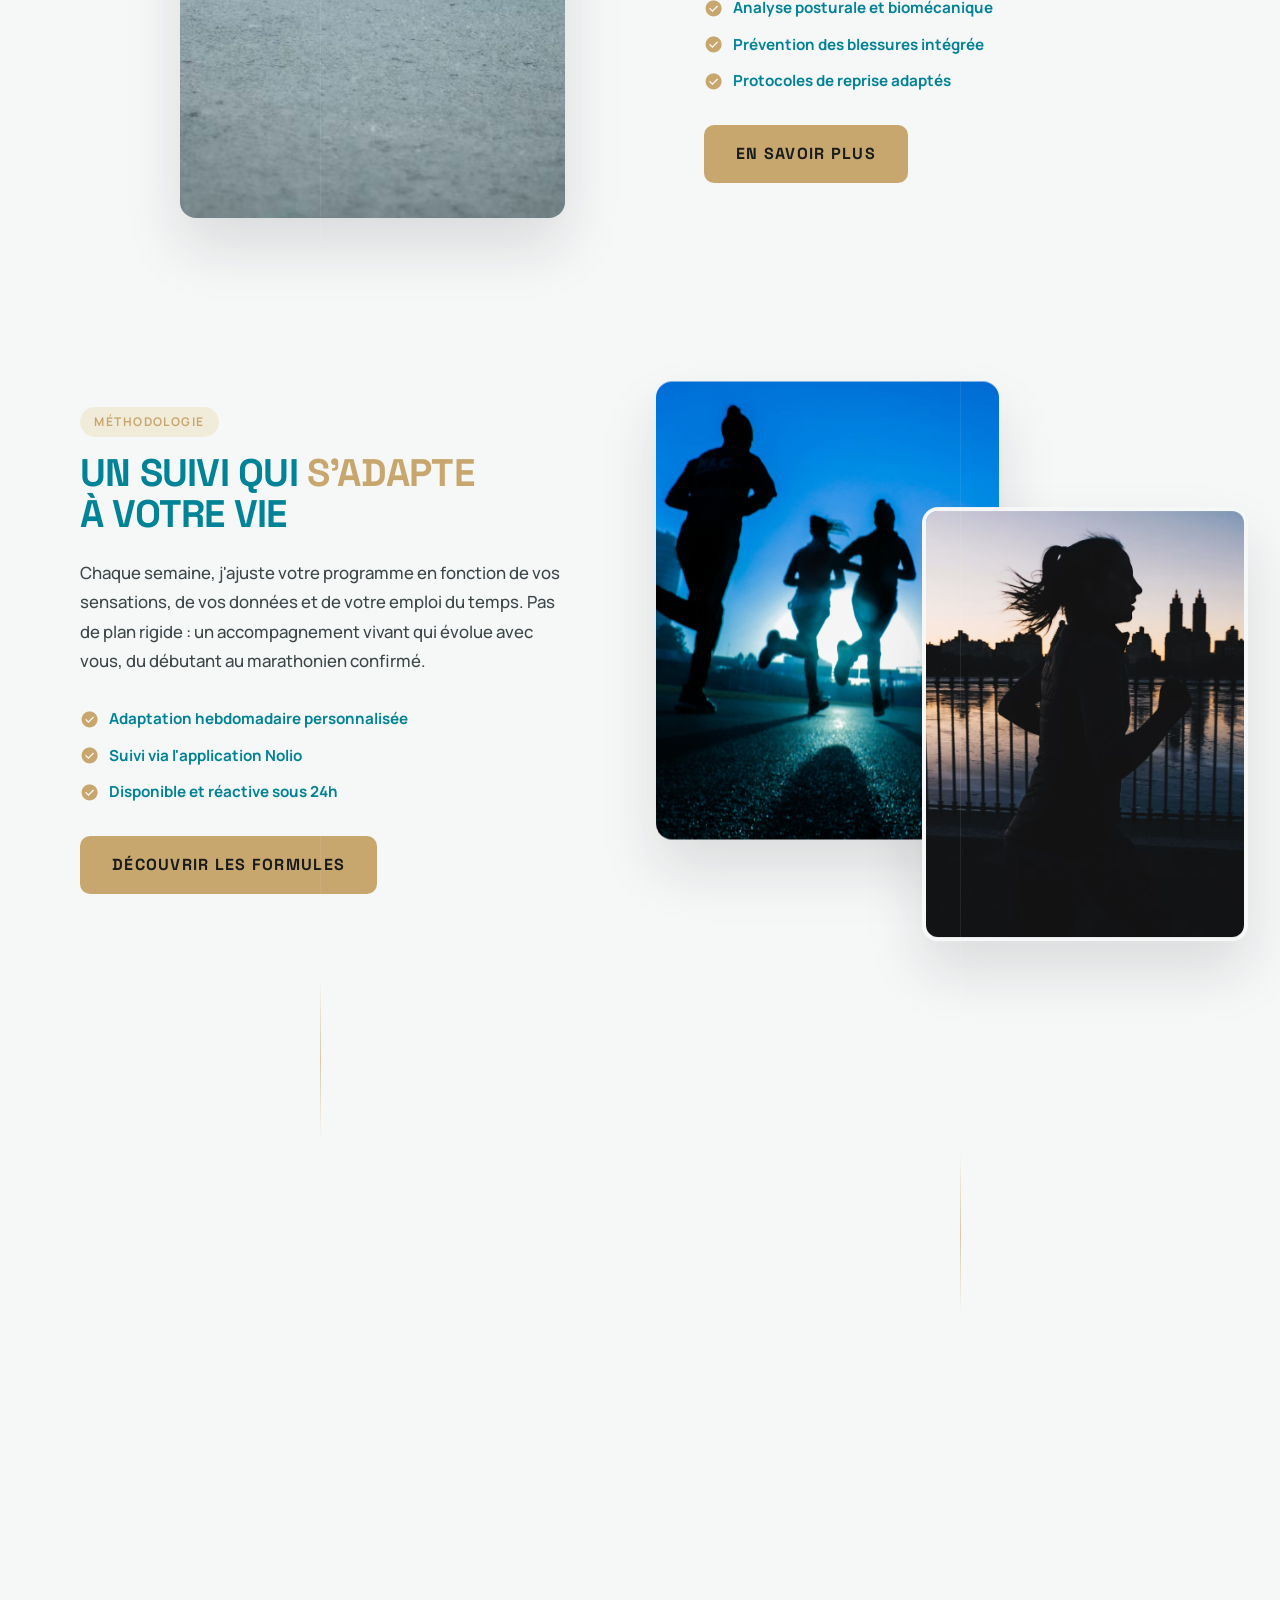
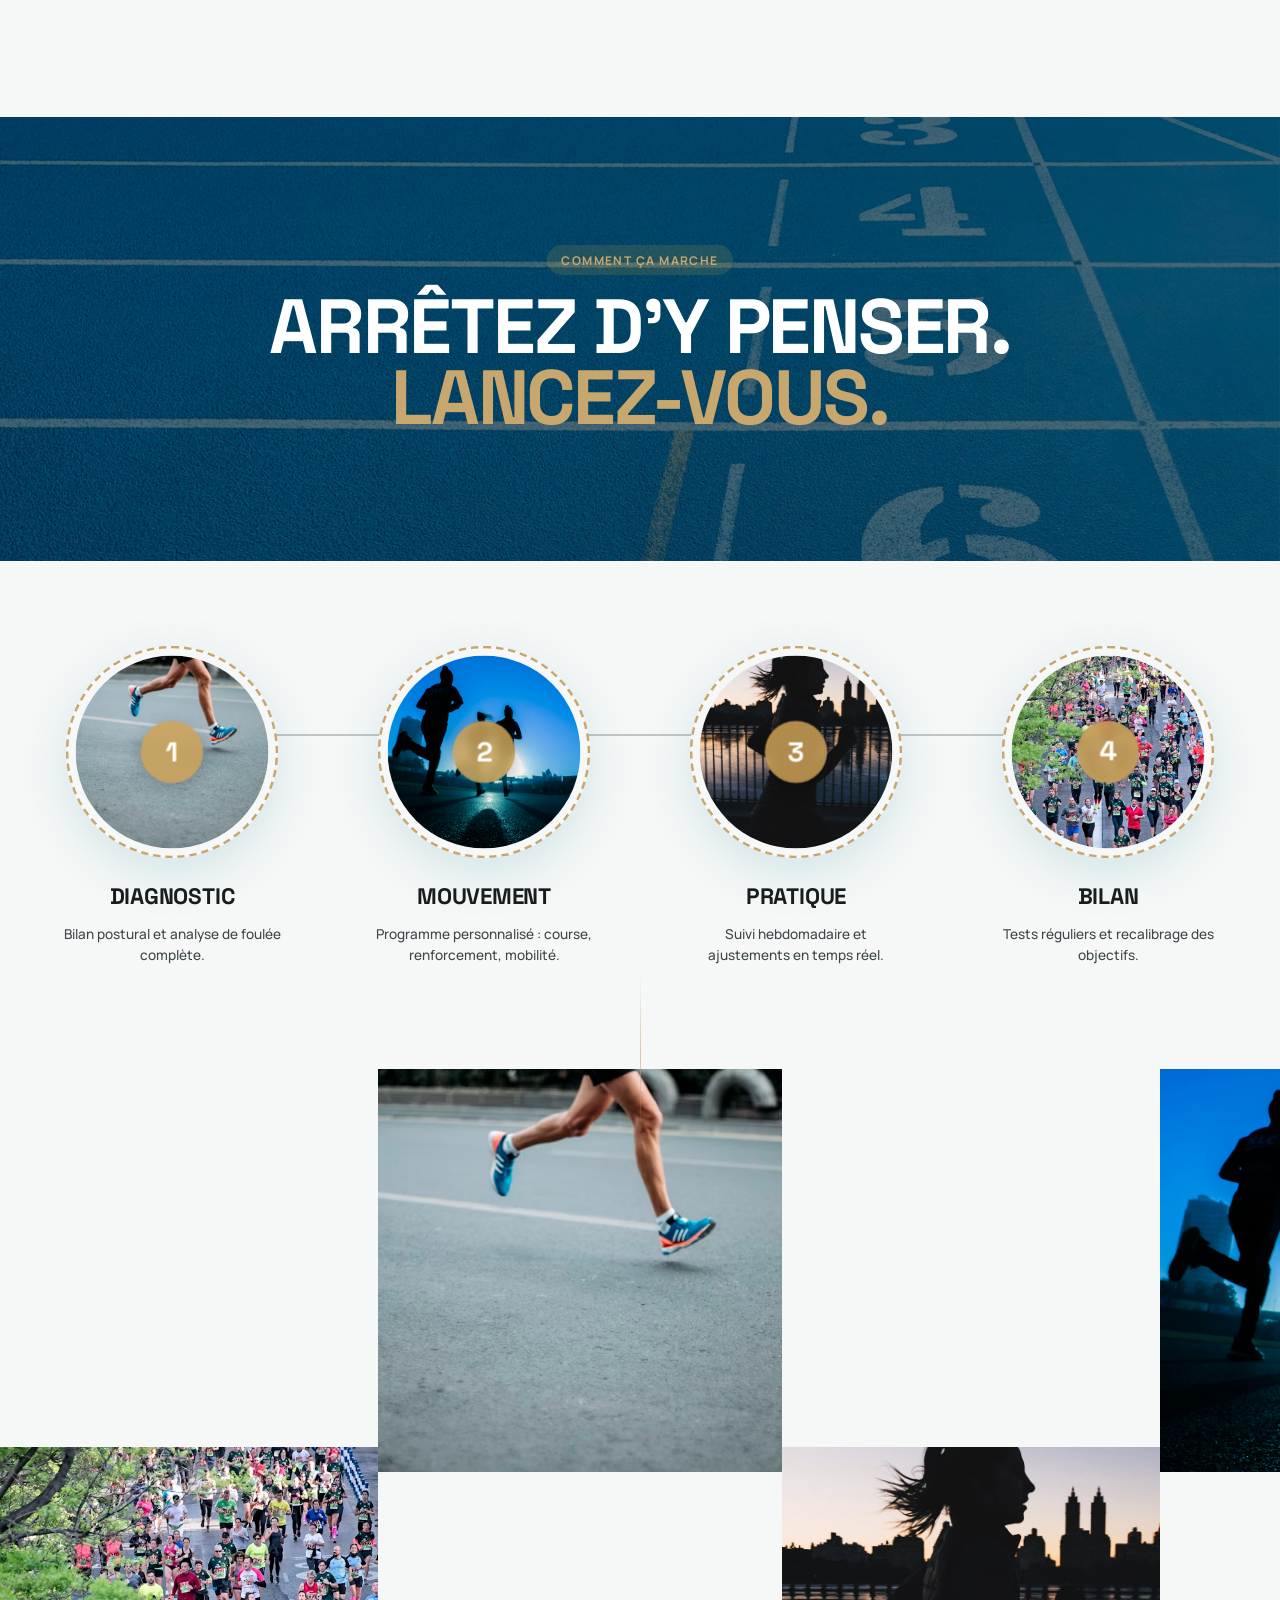
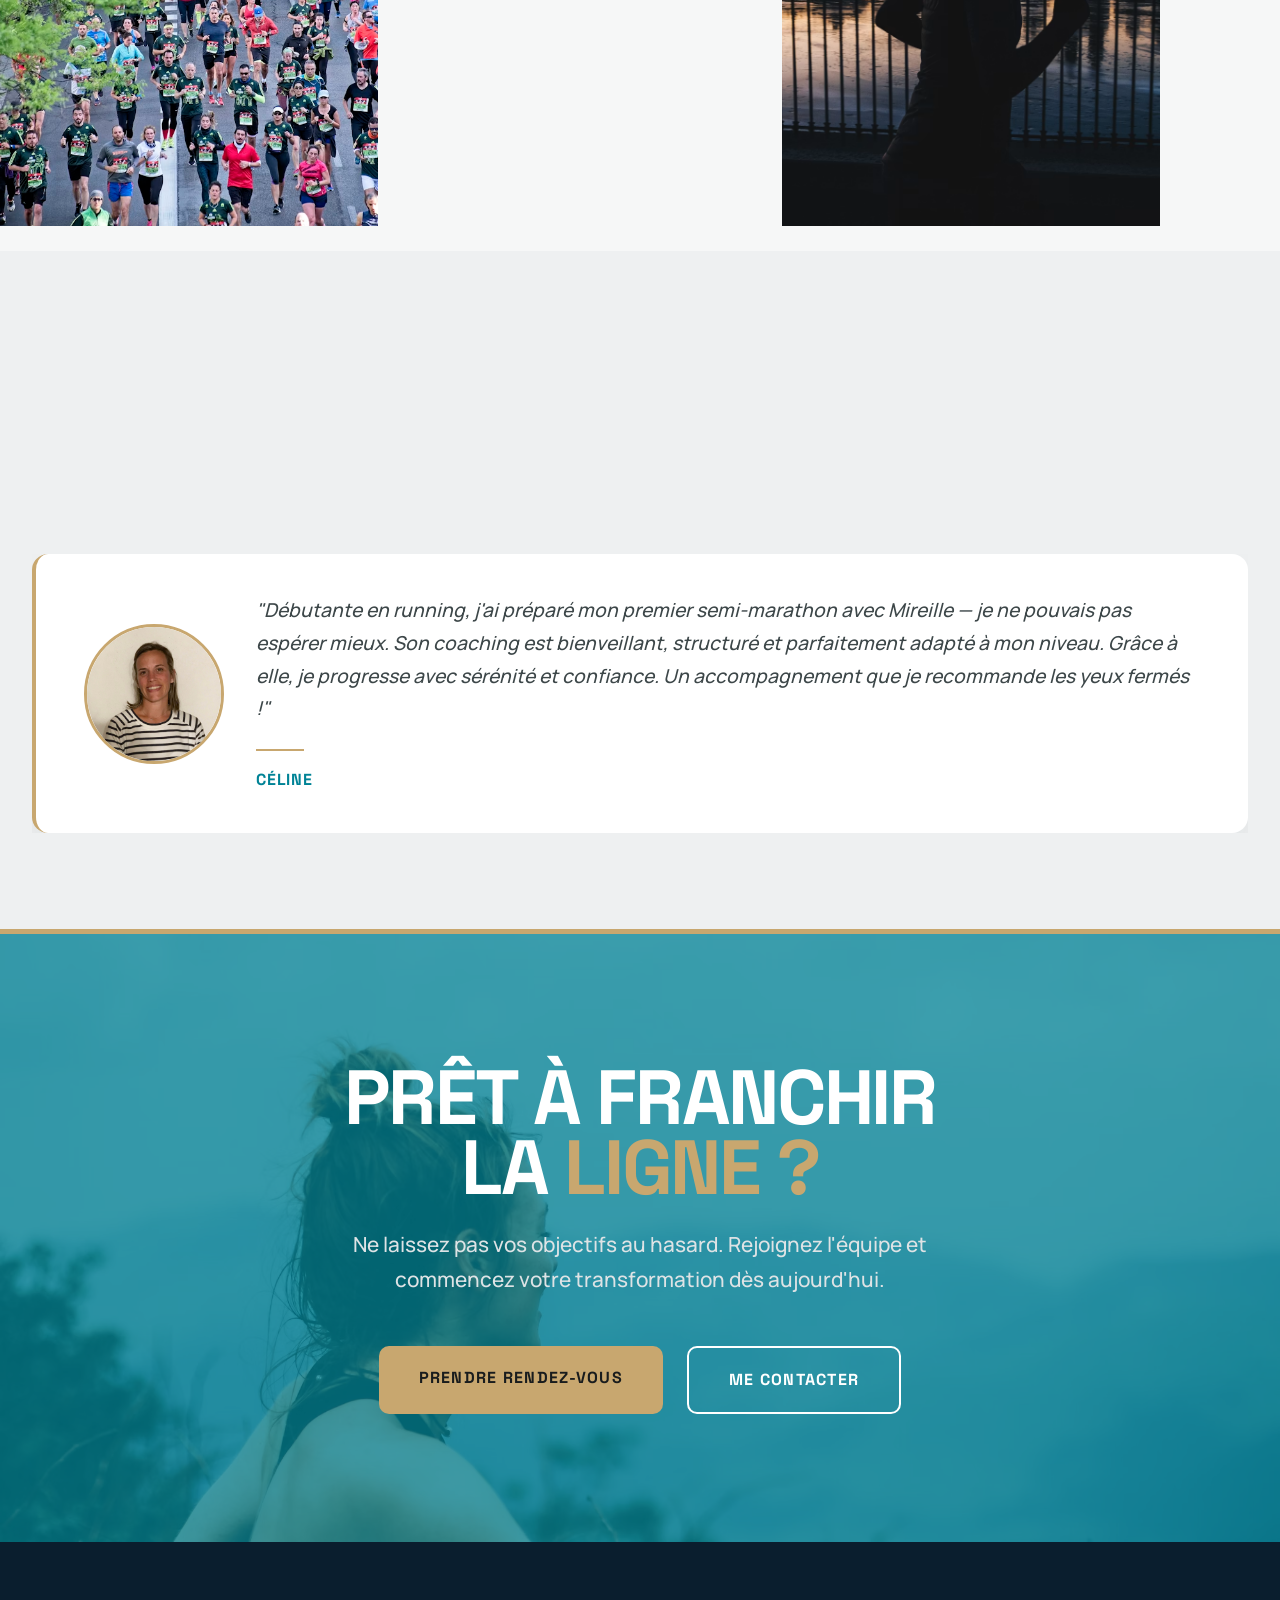
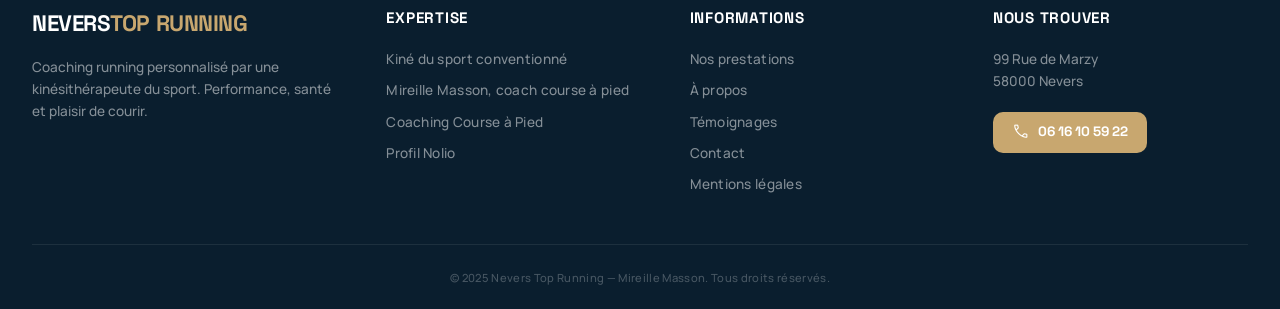
==== commit a404f1af: "Optimizing webperf" ====
--- a/index.html
+++ b/index.html
@@ -33,12 +33,24 @@
   <!-- Favicon placeholder -->
   <!-- <link rel="icon" href="/favicon.ico" type="image/x-icon"> -->
 
-  <!-- Fonts -->
+  <!-- ============ RESOURCE HINTS (perf critique) ============ -->
+  <!-- Préconnexion aux domaines tiers utilisés sur la page -->
+  <link rel="preconnect" href="https://www.googletagmanager.com">
+  <link rel="preconnect" href="https://images.unsplash.com" crossorigin>
+  <!-- Préchargement de l'image hero : LCP -->
+  <link rel="preload" as="image" href="assets/img/unsplash/photo-1744706908540-c7450689a30a.avif" fetchpriority="high">
+  <!-- Préchargement des polices critiques (texte visible dès FCP) -->
+  <link rel="preload" href="assets/fonts/manrope/manrope-latin-400-normal.woff2" as="font" type="font/woff2" crossorigin>
+  <link rel="preload" href="assets/fonts/manrope/manrope-latin-700-normal.woff2" as="font" type="font/woff2" crossorigin>
+  <link rel="preload" href="assets/fonts/space-grotesk/space-grotesk-latin-700-normal.woff2" as="font" type="font/woff2" crossorigin>
 
   <!-- Feuilles de style -->
+  <!-- fonts.css + main.css : bloquants mais petits (~7 KB + ~20 KB) → nécessaires pour le rendu initial -->
   <link rel="stylesheet" href="assets/css/fonts.css">
   <link rel="stylesheet" href="assets/css/main.css">
-  <link rel="stylesheet" href="assets/css/index.css">
+  <!-- index.css (47 KB, styles hors fold) : chargé de façon non-bloquante -->
+  <link rel="stylesheet" href="assets/css/index.css" media="print" onload="this.media='all'">
+  <noscript><link rel="stylesheet" href="assets/css/index.css"></noscript>
 </head>
 
 <body>
@@ -83,7 +95,13 @@
   <!-- ============ HERO ============ -->
   <section class="hero" id="accueil">
     <div class="hero__bg">
-      <img id="heroImg" src="" alt="Running coaching" loading="eager">
+      <!-- LCP : src statique pour que le navigateur puisse précharger sans attendre le JS -->
+      <img id="heroImg"
+           src="assets/img/unsplash/photo-1744706908540-c7450689a30a.avif"
+           alt="Running coaching"
+           loading="eager"
+           fetchpriority="high"
+           width="1400" height="787">
       <div class="hero__overlay"></div>
     </div>
     <div class="hero__gridlines">
--- a/assets/css/fonts.css
+++ b/assets/css/fonts.css
@@ -164,7 +164,7 @@
   font-family: 'Material Symbols Outlined';
   font-style: normal;
   font-weight: 100 700;
-  font-display: block;
+  font-display: swap;
   src: url('../fonts/material-symbols/material-symbols-outlined.woff2') format('woff2');
 }
 
